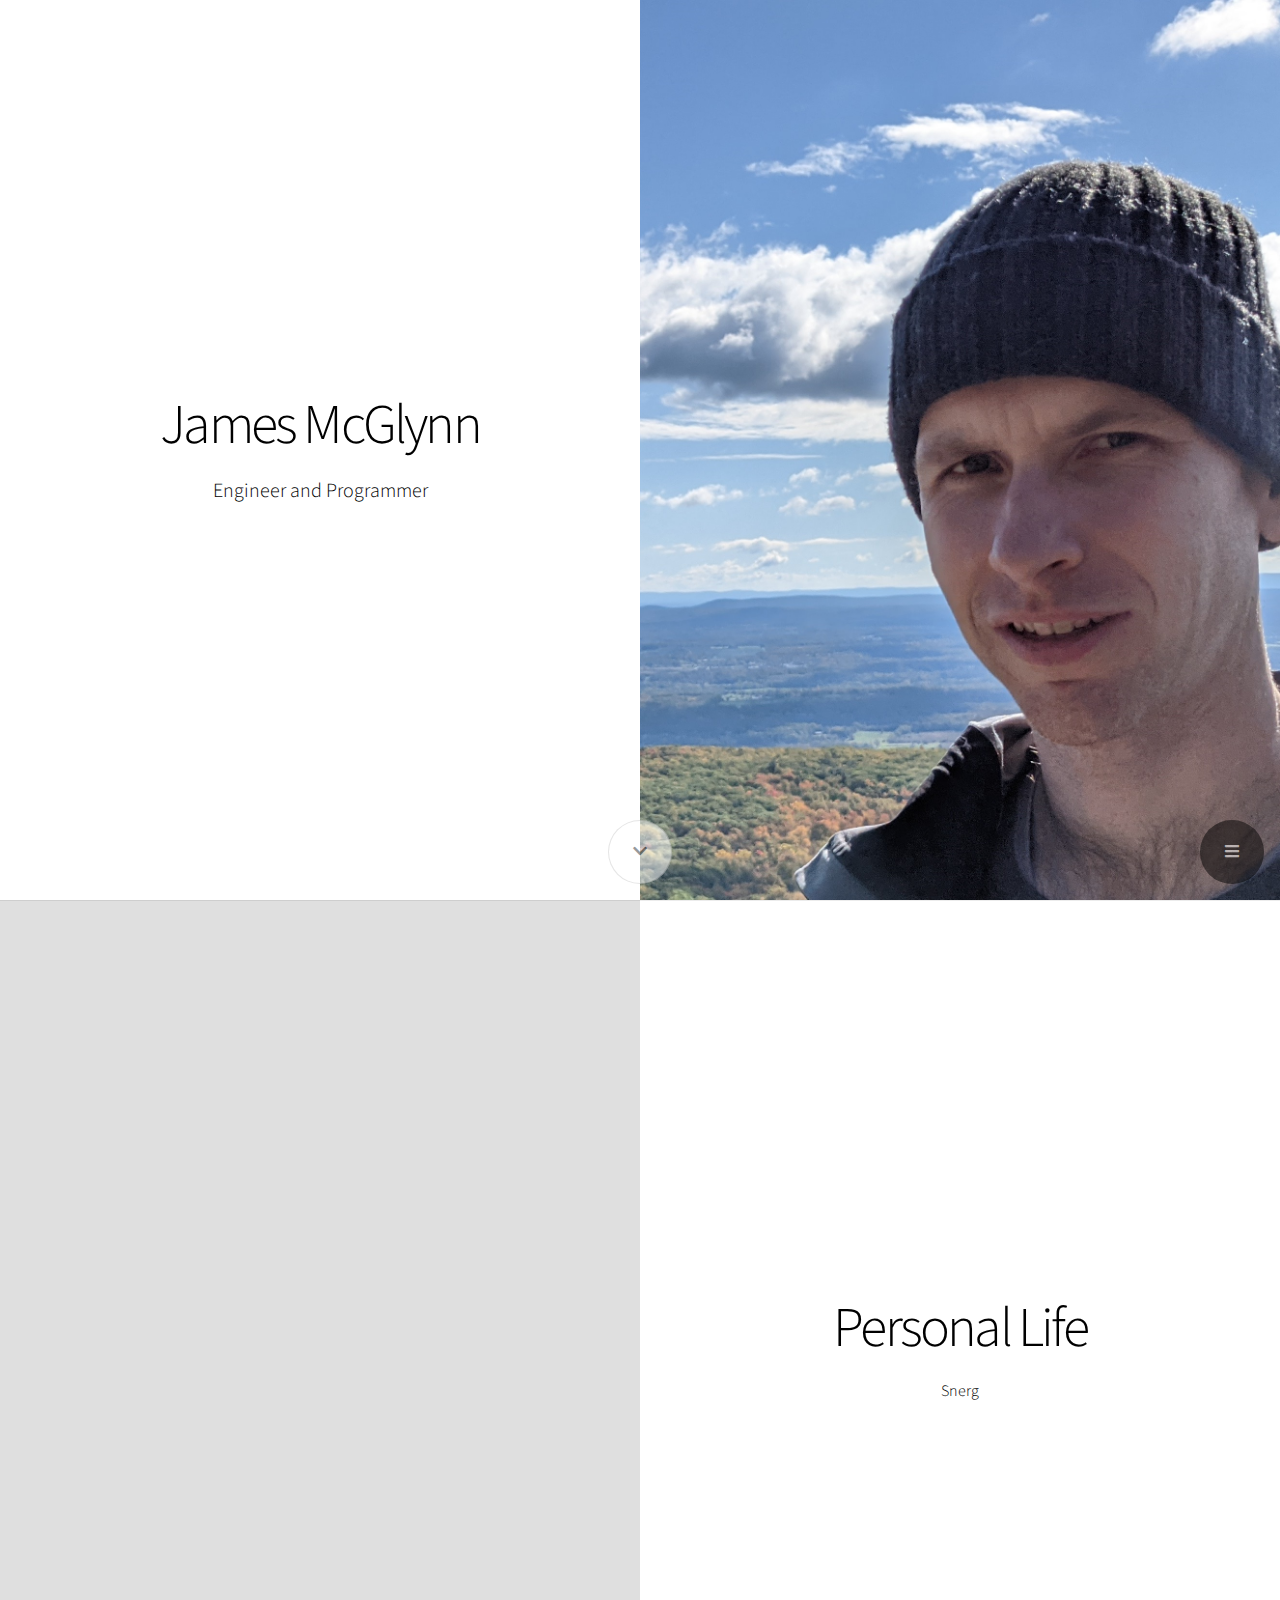
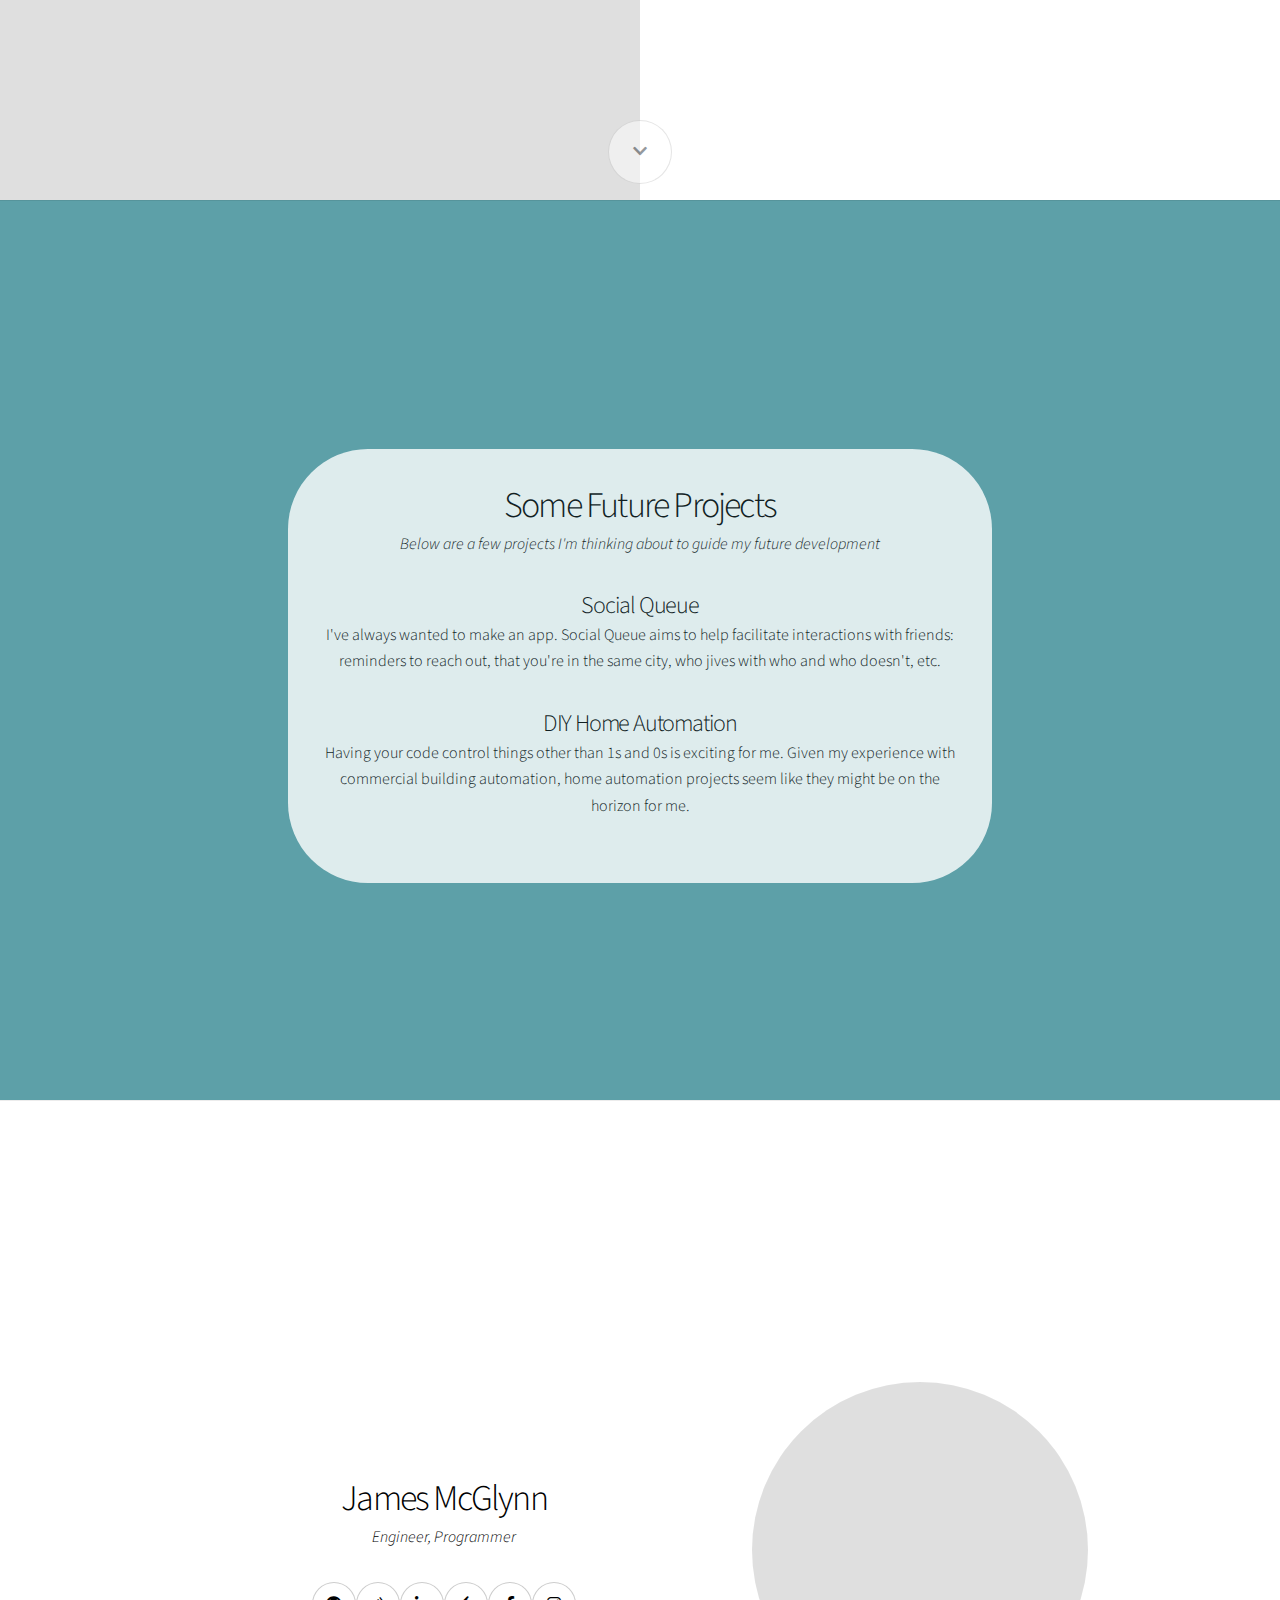
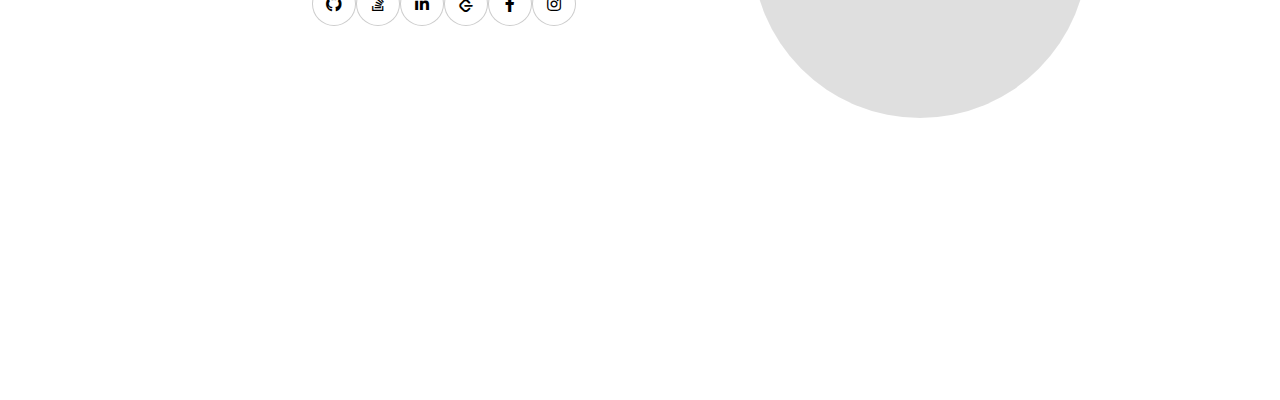
==== about-me.html @ e1264552 "added floating nav" ====
<!DOCTYPE HTML>
<!--Story by HTML5 UP
	html5up.net | @ajlkn
	Free for personal and commercial use under the CCA 3.0 license (html5up.net/license)-->

<html>
	<head>
		<title>James McGlynn</title>
		<meta charset="utf-8" />
		<meta name="viewport" content="width=device-width, initial-scale=1, user-scalable=no" />
		<link rel="stylesheet" href="assets/coreui-icons-master/css/all.min.css" />
		<link rel="stylesheet" href="assets/css/custom.css" />
		<link rel="stylesheet" href="assets/css/main.css" />
		<noscript><link rel="stylesheet" href="assets/css/noscript.css" /></noscript>
		<link rel="icon" type="image/x-icon" href="favicon.ico">
		<link rel="stylesheet" href="assets/css/floating-nav.css" />
	</head>

	<body class="is-preload">

		<!-- Floating Nav -->
		<div class="floating-nav">
			<div class = "floating-nav-bg"></div>
			<div class = "floating-nav-icons-container">
				<ul>
					<li><a class="nav smooth-scroll" href="#welcome"><span>Top</span><i class="nav fas fa-chevron-up"></i></a></li>
					<li><a class="nav" href="index.html"><span>Home</span><i class="nav fas fa-home"></i></a></li>
					<li><a class="nav" href="about-me.html"><span>About Me</span><i class="nav fas fa-portrait"></i></a></li>
					<li><a class="nav" href="mosaic-maker.html"><span>Another Project</span><i class="nav fas fa-chevron-right"></i></a></li>
					<li><a class="nav smooth-scroll" href="#footer"><span>Bottom</span><i class="nav fas fa-chevron-down"></i></a></li>
				</ul>
			</div>
			<div class = "floating-nav-trigger"><a class="floating-nav-trigger-style"><i class="fas fa-bars"></i></a></div>
		</div>


		<!-- Wrapper -->
		<div id="wrapper" class="divided">


			<!-- Welcome -->
			<section class="banner style1 orient-left content-align-center image-position-left fullscreen onload-image-fade-in onload-content-fade-right" id="welcome">
				<div class="content">
					<h1>James McGlynn</h1>
					<p class="major">Engineer and Programmer</p>
				</div>
				<div class="image">
					<img src="images/about-me/portrait.jpg" alt="" />
				</div>
				<a href="#personal" class="goto-next goto-next-style1 smooth-scroll"><i class="fas fa-chevron-down"></i></a>
			</section>


			<section class="banner style1 orient-right content-align-center image-position-center fullscreen onscroll-image-fade-in" id="personal">
				<div class="content">
					<h1>Personal Life</h1>
					<p>Snerg</p>
				</div>
				<div class="image">
					<img src="images/mosaicmaker/headers/huangbo.png" alt="" />
				</div>
				<a href="#future" class="goto-next goto-next-style1 smooth-scroll"><i class="fas fa-chevron-down"></i></a>
			</section>

			<!-- Future -->
			<section class="banner banner-custom-padding style5 orient-left content-align-center image-position-center fullscreen onscroll-image-fade-in color6" id="future">
			  	<div class="content-container-custom">
					<div class="content">
						<h2 class="header-custom">Some Future Projects</h2>
						<p><i>Below are a few projects I'm thinking about to guide my future development</i></p>

						<h3 class="header-custom">Social Queue</h3>
						<p>I've always wanted to make an app. Social Queue aims to help facilitate interactions with friends: reminders to reach out, that you're in the same city, who jives with who and who doesn't, etc.</p>

						<h3 class="header-custom">DIY Home Automation</h3>
						<p>Having your code control things other than 1s and 0s is exciting for me. Given my experience with commercial building automation, home automation projects seem like they might be on the horizon for me.</p>							

					</div>
			  	</div>
				<div class="image">
					<img src="images/index/future-banner.jpg" alt="" />
				</div>
				<!-- <a href="#footer" class="goto-next goto-next-style1 smooth-scroll"><i class="fas fa-chevron-down"></i></a> -->
			</section>

			<!-- Footer -->
			<section class="banner style3 orient-left content-align-center image-position-center fullscreen onscroll-image-fade-in" id="footer">
				<div class="content">
					<h2 class="header-custom">James McGlynn</h2>
					<p><i>Engineer, Programmer</i></p>
					<p></p>
					<ul class="icons ul-custom">
						<li>
							<a target="_blank" href="https://github.com/wantsomechocolate" class="icon brands style2 fa-github">
								<i class="label">Github</i>
							</a>
						</li>
						<li>
							<a target="_blank" href="https://stackoverflow.com/users/1937423/wantsomechocolate" class="icon brands style2 fa-stack-overflow">
								<i class="label">StackOverflow</i>
							</a>
						</li>
						<li>
							<a target="_blank" href="https://www.linkedin.com/in/james-mcglynn/" class="icon brands style2 fa-linkedin-in">
								<i class="label">LinkedIn</i>
							</a>
						</li>
						<li>
							<a target="_blank" href="https://leetcode.com/wantsomechocolate/" class="icon style2 icon-test icon-custom style2-custom">
								<i class="label-custom cib-leetcode"></i>
							</a>
						</li>
						<li>
							<a target="_blank" href="https://www.facebook.com/JGlynnius" class="icon brands style2 fa-facebook-f">
								<span class="label">Facebook</span>
							</a>
						</li>

						<li>
							<a target="_blank" href="https://www.instagram.com/wantsomegraham/" class="icon brands style2 fa-instagram">
								<span class="label">Instagram</span>
							</a>
						</li>
					</ul>
				</div>
				<div class="image">
					<img src="images/index/portrait.jpg" alt="" />
				</div>
			</section>

		</div>

		<!-- Scripts -->
		<script src="assets/js/jquery.min.js"></script>
		<script src="assets/js/jquery.scrollex.min.js"></script>
		<script src="assets/js/jquery.scrolly.min.js"></script>
		<script src="assets/js/browser.min.js"></script>
		<script src="assets/js/breakpoints.min.js"></script>
		<script src="assets/js/util.js"></script>
		<script src="assets/js/main.js"></script>		
		<script src="assets/js/custom.js"></script>

	</body>
</html>
---- assets/coreui-icons-master/css/all.min.css ----
@charset "UTF-8";/*!
 * CoreUI Icons Free Open Source Icons
 * @version v2.0.0-beta.4
 * @link https://coreui.io/icons
 * Copyright (c) 2020 creativeLabs Łukasz Holeczek
 * Licensed under MIT (https://coreui.io/icons/license)
 */@font-face{font-family:CoreUI-Icons-Free;src:url(../fonts/CoreUI-Icons-Free.eot?64h6xh);src:url(../fonts/CoreUI-Icons-Free.eot?64h6xh#iefix) format("embedded-opentype"),url(../fonts/CoreUI-Icons-Free.ttf?64h6xh) format("truetype"),url(../fonts/CoreUI-Icons-Free.woff?64h6xh) format("woff"),url(../fonts/CoreUI-Icons-Free.svg?64h6xh#CoreUI-Icons-Free) format("svg");font-weight:400;font-style:normal}[class*=" cil-"],[class^=cil-]{font-family:CoreUI-Icons-Free!important;speak:none;font-style:normal;font-weight:400;font-variant:normal;text-transform:none;line-height:1;-webkit-font-smoothing:antialiased;-moz-osx-font-smoothing:grayscale}.cil-3d:before{content:"\ea01"}.cil-4k:before{content:"\ea02"}.cil-account-logout:before{content:"\ea03"}.cil-action-redo:before{content:"\ea04"}.cil-action-undo:before{content:"\ea05"}.cil-address-book:before{content:"\ea06"}.cil-airplane-mode:before{content:"\ea07"}.cil-airplane-mode-off:before{content:"\ea08"}.cil-airplay:before{content:"\ea09"}.cil-alarm:before{content:"\ea0a"}.cil-album:before{content:"\ea0b"}.cil-align-center:before{content:"\ea0c"}.cil-align-left:before{content:"\ea0d"}.cil-align-right:before{content:"\ea0e"}.cil-american-football:before{content:"\ea0f"}.cil-animal:before{content:"\ea10"}.cil-aperture:before{content:"\ea11"}.cil-apple:before{content:"\ea12"}.cil-applications:before{content:"\ea13"}.cil-applications-settings:before{content:"\ea14"}.cil-apps:before{content:"\ea15"}.cil-apps-settings:before{content:"\ea16"}.cil-arrow-bottom:before{content:"\ea17"}.cil-arrow-circle-bottom:before{content:"\ea18"}.cil-arrow-circle-left:before{content:"\ea19"}.cil-arrow-circle-right:before{content:"\ea1a"}.cil-arrow-circle-top:before{content:"\ea1b"}.cil-arrow-left:before{content:"\ea1c"}.cil-arrow-right:before{content:"\ea1d"}.cil-arrow-thick-bottom:before{content:"\ea1e"}.cil-arrow-thick-from-bottom:before{content:"\ea1f"}.cil-arrow-thick-from-left:before{content:"\ea20"}.cil-arrow-thick-from-right:before{content:"\ea21"}.cil-arrow-thick-from-top:before{content:"\ea22"}.cil-arrow-thick-left:before{content:"\ea23"}.cil-arrow-thick-right:before{content:"\ea24"}.cil-arrow-thick-to-bottom:before{content:"\ea25"}.cil-arrow-thick-to-left:before{content:"\ea26"}.cil-arrow-thick-to-right:before{content:"\ea27"}.cil-arrow-thick-to-top:before{content:"\ea28"}.cil-arrow-thick-top:before{content:"\ea29"}.cil-arrow-top:before{content:"\ea2a"}.cil-assistive-listening-system:before{content:"\ea2b"}.cil-asterisk:before{content:"\ea2c"}.cil-asterisk-circle:before{content:"\ea2d"}.cil-at:before{content:"\ea2e"}.cil-audio:before{content:"\ea2f"}.cil-audio-description:before{content:"\ea30"}.cil-audio-spectrum:before{content:"\ea31"}.cil-av-timer:before{content:"\ea32"}.cil-baby:before{content:"\ea33"}.cil-baby-carriage:before{content:"\ea34"}.cil-backspace:before{content:"\ea35"}.cil-badge:before{content:"\ea36"}.cil-balance-scale:before{content:"\ea37"}.cil-ban:before{content:"\ea38"}.cil-bank:before{content:"\ea39"}.cil-bar-chart:before{content:"\ea3a"}.cil-barcode:before{content:"\ea3b"}.cil-baseball:before{content:"\ea3c"}.cil-basket:before{content:"\ea3d"}.cil-basketball:before{content:"\ea3e"}.cil-bath:before{content:"\ea3f"}.cil-bathroom:before{content:"\ea40"}.cil-battery-0:before{content:"\ea41"}.cil-battery-3:before{content:"\ea42"}.cil-battery-5:before{content:"\ea43"}.cil-battery-alert:before{content:"\ea44"}.cil-battery-empty:before{content:"\ea45"}.cil-battery-full:before{content:"\ea46"}.cil-battery-slash:before{content:"\ea47"}.cil-beach-access:before{content:"\ea48"}.cil-beaker:before{content:"\ea49"}.cil-bed:before{content:"\ea4a"}.cil-bell:before{content:"\ea4b"}.cil-bell-exclamation:before{content:"\ea4c"}.cil-bike:before{content:"\ea4d"}.cil-birthday-cake:before{content:"\ea4e"}.cil-blind:before{content:"\ea4f"}.cil-bluetooth:before{content:"\ea50"}.cil-blur:before{content:"\ea51"}.cil-blur-circular:before{content:"\ea52"}.cil-blur-linear:before{content:"\ea53"}.cil-boat-alt:before{content:"\ea54"}.cil-bold:before{content:"\ea55"}.cil-bolt:before{content:"\ea56"}.cil-bolt-circle:before{content:"\ea57"}.cil-book:before{content:"\ea58"}.cil-bookmark:before{content:"\ea59"}.cil-border-all:before{content:"\ea5a"}.cil-border-bottom:before{content:"\ea5b"}.cil-border-clear:before{content:"\ea5c"}.cil-border-horizontal:before{content:"\ea5d"}.cil-border-inner:before{content:"\ea5e"}.cil-border-left:before{content:"\ea5f"}.cil-border-outer:before{content:"\ea60"}.cil-border-right:before{content:"\ea61"}.cil-border-style:before{content:"\ea62"}.cil-border-top:before{content:"\ea63"}.cil-border-vertical:before{content:"\ea64"}.cil-bowling:before{content:"\ea65"}.cil-braille:before{content:"\ea66"}.cil-briefcase:before{content:"\ea67"}.cil-brightness:before{content:"\ea68"}.cil-british-pound:before{content:"\ea69"}.cil-browser:before{content:"\ea6a"}.cil-brush:before{content:"\ea6b"}.cil-brush-alt:before{content:"\ea6c"}.cil-bug:before{content:"\ea6d"}.cil-building:before{content:"\ea6e"}.cil-bullhorn:before{content:"\ea6f"}.cil-burger:before{content:"\ea70"}.cil-burn:before{content:"\ea71"}.cil-bus-alt:before{content:"\ea72"}.cil-calculator:before{content:"\ea73"}.cil-calendar:before{content:"\ea74"}.cil-calendar-check:before{content:"\ea75"}.cil-camera:before{content:"\ea76"}.cil-camera-control:before{content:"\ea77"}.cil-camera-roll:before{content:"\ea78"}.cil-car-alt:before{content:"\ea79"}.cil-caret-bottom:before{content:"\ea7a"}.cil-caret-left:before{content:"\ea7b"}.cil-caret-right:before{content:"\ea7c"}.cil-caret-top:before{content:"\ea7d"}.cil-cart:before{content:"\ea7e"}.cil-cash:before{content:"\ea7f"}.cil-casino:before{content:"\ea80"}.cil-cast:before{content:"\ea81"}.cil-cat:before{content:"\ea82"}.cil-cc:before{content:"\ea83"}.cil-center-focus:before{content:"\ea84"}.cil-chart:before{content:"\ea85"}.cil-chart-line:before{content:"\ea86"}.cil-chart-pie:before{content:"\ea87"}.cil-chat-bubble:before{content:"\ea88"}.cil-check:before{content:"\ea89"}.cil-check-alt:before{content:"\ea8a"}.cil-check-circle:before{content:"\ea8b"}.cil-chevron-bottom:before{content:"\ea8c"}.cil-chevron-circle-down-alt:before{content:"\ea8d"}.cil-chevron-circle-left-alt:before{content:"\ea8e"}.cil-chevron-circle-right-alt:before{content:"\ea8f"}.cil-chevron-circle-up-alt:before{content:"\ea90"}.cil-chevron-double-down:before{content:"\ea91"}.cil-chevron-double-left:before{content:"\ea92"}.cil-chevron-double-right:before{content:"\ea93"}.cil-chevron-double-up:before{content:"\ea94"}.cil-chevron-left:before{content:"\ea95"}.cil-chevron-right:before{content:"\ea96"}.cil-chevron-top:before{content:"\ea97"}.cil-child:before{content:"\ea98"}.cil-child-friendly:before{content:"\ea99"}.cil-circle:before{content:"\ea9a"}.cil-clear-all:before{content:"\ea9b"}.cil-clipboard:before{content:"\ea9c"}.cil-clock:before{content:"\ea9d"}.cil-clone:before{content:"\ea9e"}.cil-closed-captioning:before{content:"\ea9f"}.cil-cloud:before{content:"\eaa0"}.cil-cloud-download:before{content:"\eaa1"}.cil-cloud-upload:before{content:"\eaa2"}.cil-cloudy:before{content:"\eaa3"}.cil-code:before{content:"\eaa4"}.cil-coffee:before{content:"\eaa5"}.cil-cog:before{content:"\eaa6"}.cil-color-border:before{content:"\eaa7"}.cil-color-fill:before{content:"\eaa8"}.cil-color-palette:before{content:"\eaa9"}.cil-columns:before{content:"\eaaa"}.cil-command:before{content:"\eaab"}.cil-comment-bubble:before{content:"\eaac"}.cil-comment-square:before{content:"\eaad"}.cil-compass:before{content:"\eaae"}.cil-compress:before{content:"\eaaf"}.cil-contact:before{content:"\eab0"}.cil-contrast:before{content:"\eab1"}.cil-control:before{content:"\eab2"}.cil-copy:before{content:"\eab3"}.cil-couch:before{content:"\eab4"}.cil-credit-card:before{content:"\eab5"}.cil-crop:before{content:"\eab6"}.cil-crop-rotate:before{content:"\eab7"}.cil-cursor:before{content:"\eab8"}.cil-cursor-move:before{content:"\eab9"}.cil-cut:before{content:"\eaba"}.cil-data-transfer-down:before{content:"\eabb"}.cil-data-transfer-up:before{content:"\eabc"}.cil-deaf:before{content:"\eabd"}.cil-delete:before{content:"\eabe"}.cil-description:before{content:"\eabf"}.cil-devices:before{content:"\eac0"}.cil-dialpad:before{content:"\eac1"}.cil-diamond:before{content:"\eac2"}.cil-dinner:before{content:"\eac3"}.cil-disabled:before{content:"\eac4"}.cil-dog:before{content:"\eac5"}.cil-dollar:before{content:"\eac6"}.cil-door:before{content:"\eac7"}.cil-double-quote-sans-left:before{content:"\eac8"}.cil-double-quote-sans-right:before{content:"\eac9"}.cil-drink:before{content:"\eaca"}.cil-drink-alcohol:before{content:"\eacb"}.cil-drop:before{content:"\eacc"}.cil-eco:before{content:"\eacd"}.cil-education:before{content:"\eace"}.cil-elevator:before{content:"\eacf"}.cil-envelope-closed:before{content:"\ead0"}.cil-envelope-letter:before{content:"\ead1"}.cil-envelope-open:before{content:"\ead2"}.cil-equalizer:before{content:"\ead3"}.cil-ethernet:before{content:"\ead4"}.cil-euro:before{content:"\ead5"}.cil-excerpt:before{content:"\ead6"}.cil-exit-to-app:before{content:"\ead7"}.cil-expand-down:before{content:"\ead8"}.cil-expand-left:before{content:"\ead9"}.cil-expand-right:before{content:"\eada"}.cil-expand-up:before{content:"\eadb"}.cil-exposure:before{content:"\eadc"}.cil-external-link:before{content:"\eadd"}.cil-eyedropper:before{content:"\eade"}.cil-face:before{content:"\eadf"}.cil-face-dead:before{content:"\eae0"}.cil-factory:before{content:"\eae1"}.cil-factory-slash:before{content:"\eae2"}.cil-fastfood:before{content:"\eae3"}.cil-fax:before{content:"\eae4"}.cil-featured-playlist:before{content:"\eae5"}.cil-file:before{content:"\eae6"}.cil-filter:before{content:"\eae7"}.cil-filter-frames:before{content:"\eae8"}.cil-filter-photo:before{content:"\eae9"}.cil-filter-square:before{content:"\eaea"}.cil-filter-x:before{content:"\eaeb"}.cil-find-in-page:before{content:"\eaec"}.cil-fingerprint:before{content:"\eaed"}.cil-fire:before{content:"\eaee"}.cil-flag-alt:before{content:"\eaef"}.cil-flight-takeoff:before{content:"\eaf0"}.cil-flip:before{content:"\eaf1"}.cil-flip-to-back:before{content:"\eaf2"}.cil-flip-to-front:before{content:"\eaf3"}.cil-flower:before{content:"\eaf4"}.cil-folder:before{content:"\eaf5"}.cil-folder-open:before{content:"\eaf6"}.cil-font:before{content:"\eaf7"}.cil-football:before{content:"\eaf8"}.cil-fork:before{content:"\eaf9"}.cil-fridge:before{content:"\eafa"}.cil-frown:before{content:"\eafb"}.cil-fullscreen:before{content:"\eafc"}.cil-fullscreen-exit:before{content:"\eafd"}.cil-functions:before{content:"\eafe"}.cil-functions-alt:before{content:"\eaff"}.cil-gamepad:before{content:"\eb00"}.cil-garage:before{content:"\eb01"}.cil-gem:before{content:"\eb02"}.cil-gif:before{content:"\eb03"}.cil-gift:before{content:"\eb04"}.cil-globe-alt:before{content:"\eb05"}.cil-golf:before{content:"\eb06"}.cil-golf-alt:before{content:"\eb07"}.cil-gradient:before{content:"\eb08"}.cil-grain:before{content:"\eb09"}.cil-graph:before{content:"\eb0a"}.cil-grid:before{content:"\eb0b"}.cil-grid-slash:before{content:"\eb0c"}.cil-group:before{content:"\eb0d"}.cil-hamburger-menu:before{content:"\eb0e"}.cil-hand-point-down:before{content:"\eb0f"}.cil-hand-point-left:before{content:"\eb10"}.cil-hand-point-right:before{content:"\eb11"}.cil-hand-point-up:before{content:"\eb12"}.cil-happy:before{content:"\eb13"}.cil-hd:before{content:"\eb14"}.cil-hdr:before{content:"\eb15"}.cil-header:before{content:"\eb16"}.cil-headphones:before{content:"\eb17"}.cil-healing:before{content:"\eb18"}.cil-heart:before{content:"\eb19"}.cil-highlighter:before{content:"\eb1a"}.cil-highligt:before{content:"\eb1b"}.cil-history:before{content:"\eb1c"}.cil-home:before{content:"\eb1d"}.cil-hospital:before{content:"\eb1e"}.cil-hot-tub:before{content:"\eb1f"}.cil-house:before{content:"\eb20"}.cil-https:before{content:"\eb21"}.cil-image:before{content:"\eb22"}.cil-image-broken:before{content:"\eb23"}.cil-image-plus:before{content:"\eb24"}.cil-inbox:before{content:"\eb25"}.cil-indent-decrease:before{content:"\eb26"}.cil-indent-increase:before{content:"\eb27"}.cil-industry:before{content:"\eb28"}.cil-industry-slash:before{content:"\eb29"}.cil-infinity:before{content:"\eb2a"}.cil-info:before{content:"\eb2b"}.cil-input:before{content:"\eb2c"}.cil-input-hdmi:before{content:"\eb2d"}.cil-input-power:before{content:"\eb2e"}.cil-institution:before{content:"\eb2f"}.cil-italic:before{content:"\eb30"}.cil-justify-center:before{content:"\eb31"}.cil-justify-left:before{content:"\eb32"}.cil-justify-right:before{content:"\eb33"}.cil-keyboard:before{content:"\eb34"}.cil-lan:before{content:"\eb35"}.cil-language:before{content:"\eb36"}.cil-laptop:before{content:"\eb37"}.cil-layers:before{content:"\eb38"}.cil-leaf:before{content:"\eb39"}.cil-lemon:before{content:"\eb3a"}.cil-level-down:before{content:"\eb3b"}.cil-level-up:before{content:"\eb3c"}.cil-library:before{content:"\eb3d"}.cil-library-add:before{content:"\eb3e"}.cil-library-building:before{content:"\eb3f"}.cil-life-ring:before{content:"\eb40"}.cil-lightbulb:before{content:"\eb41"}.cil-line-spacing:before{content:"\eb42"}.cil-line-style:before{content:"\eb43"}.cil-line-weight:before{content:"\eb44"}.cil-link:before{content:"\eb45"}.cil-link-alt:before{content:"\eb46"}.cil-link-broken:before{content:"\eb47"}.cil-list:before{content:"\eb48"}.cil-list-filter:before{content:"\eb49"}.cil-list-high-priority:before{content:"\eb4a"}.cil-list-low-priority:before{content:"\eb4b"}.cil-list-numbered:before{content:"\eb4c"}.cil-list-numbered-rtl:before{content:"\eb4d"}.cil-list-rich:before{content:"\eb4e"}.cil-location-pin:before{content:"\eb4f"}.cil-lock-locked:before{content:"\eb50"}.cil-lock-unlocked:before{content:"\eb51"}.cil-locomotive:before{content:"\eb52"}.cil-loop:before{content:"\eb53"}.cil-loop-1:before{content:"\eb54"}.cil-loop-circular:before{content:"\eb55"}.cil-low-vision:before{content:"\eb56"}.cil-magnifying-glass:before{content:"\eb57"}.cil-map:before{content:"\eb58"}.cil-media-eject:before{content:"\eb59"}.cil-media-pause:before{content:"\eb5a"}.cil-media-play:before{content:"\eb5b"}.cil-media-record:before{content:"\eb5c"}.cil-media-skip-backward:before{content:"\eb5d"}.cil-media-skip-forward:before{content:"\eb5e"}.cil-media-step-backward:before{content:"\eb5f"}.cil-media-step-forward:before{content:"\eb60"}.cil-media-stop:before{content:"\eb61"}.cil-medical-cross:before{content:"\eb62"}.cil-meh:before{content:"\eb63"}.cil-memory:before{content:"\eb64"}.cil-menu:before{content:"\eb65"}.cil-mic:before{content:"\eb66"}.cil-microphone:before{content:"\eb67"}.cil-minus:before{content:"\eb68"}.cil-mobile:before{content:"\eb69"}.cil-mobile-landscape:before{content:"\eb6a"}.cil-money:before{content:"\eb6b"}.cil-monitor:before{content:"\eb6c"}.cil-mood-bad:before{content:"\eb6d"}.cil-mood-good:before{content:"\eb6e"}.cil-mood-very-bad:before{content:"\eb6f"}.cil-mood-very-good:before{content:"\eb70"}.cil-moon:before{content:"\eb71"}.cil-mouse:before{content:"\eb72"}.cil-mouth-slash:before{content:"\eb73"}.cil-move:before{content:"\eb74"}.cil-movie:before{content:"\eb75"}.cil-mug:before{content:"\eb76"}.cil-mug-tea:before{content:"\eb77"}.cil-music-note:before{content:"\eb78"}.cil-newspaper:before{content:"\eb79"}.cil-note-add:before{content:"\eb7a"}.cil-notes:before{content:"\eb7b"}.cil-object-group:before{content:"\eb7c"}.cil-object-ungroup:before{content:"\eb7d"}.cil-opacity:before{content:"\eb7e"}.cil-opentype:before{content:"\eb7f"}.cil-options:before{content:"\eb80"}.cil-paint:before{content:"\eb81"}.cil-paint-bucket:before{content:"\eb82"}.cil-paper-plane:before{content:"\eb83"}.cil-paperclip:before{content:"\eb84"}.cil-paragraph:before{content:"\eb85"}.cil-paw:before{content:"\eb86"}.cil-pen:before{content:"\eb87"}.cil-pen-alt:before{content:"\eb88"}.cil-pen-nib:before{content:"\eb89"}.cil-pencil:before{content:"\eb8a"}.cil-people:before{content:"\eb8b"}.cil-phone:before{content:"\eb8c"}.cil-pin:before{content:"\eb8d"}.cil-pizza:before{content:"\eb8e"}.cil-plant:before{content:"\eb8f"}.cil-playlist-add:before{content:"\eb90"}.cil-plus:before{content:"\eb91"}.cil-pool:before{content:"\eb92"}.cil-power-standby:before{content:"\eb93"}.cil-pregnant:before{content:"\eb94"}.cil-print:before{content:"\eb95"}.cil-pushchair:before{content:"\eb96"}.cil-puzzle:before{content:"\eb97"}.cil-qr-code:before{content:"\eb98"}.cil-rain:before{content:"\eb99"}.cil-rectangle:before{content:"\eb9a"}.cil-recycle:before{content:"\eb9b"}.cil-reload:before{content:"\eb9c"}.cil-report-slash:before{content:"\eb9d"}.cil-resize-both:before{content:"\eb9e"}.cil-resize-height:before{content:"\eb9f"}.cil-resize-width:before{content:"\eba0"}.cil-restaurant:before{content:"\eba1"}.cil-room:before{content:"\eba2"}.cil-router:before{content:"\eba3"}.cil-rowing:before{content:"\eba4"}.cil-rss:before{content:"\eba5"}.cil-ruble:before{content:"\eba6"}.cil-running:before{content:"\eba7"}.cil-sad:before{content:"\eba8"}.cil-satelite:before{content:"\eba9"}.cil-save:before{content:"\ebaa"}.cil-school:before{content:"\ebab"}.cil-screen-desktop:before{content:"\ebac"}.cil-screen-smartphone:before{content:"\ebad"}.cil-scrubber:before{content:"\ebae"}.cil-search:before{content:"\ebaf"}.cil-send:before{content:"\ebb0"}.cil-settings:before{content:"\ebb1"}.cil-share:before{content:"\ebb2"}.cil-share-all:before{content:"\ebb3"}.cil-share-alt:before{content:"\ebb4"}.cil-share-boxed:before{content:"\ebb5"}.cil-shield-alt:before{content:"\ebb6"}.cil-short-text:before{content:"\ebb7"}.cil-shower:before{content:"\ebb8"}.cil-sign-language:before{content:"\ebb9"}.cil-signal-cellular-0:before{content:"\ebba"}.cil-signal-cellular-3:before{content:"\ebbb"}.cil-signal-cellular-4:before{content:"\ebbc"}.cil-sim:before{content:"\ebbd"}.cil-sitemap:before{content:"\ebbe"}.cil-smile:before{content:"\ebbf"}.cil-smile-plus:before{content:"\ebc0"}.cil-smoke:before{content:"\ebc1"}.cil-smoke-free:before{content:"\ebc2"}.cil-smoke-slash:before{content:"\ebc3"}.cil-smoking-room:before{content:"\ebc4"}.cil-snowflake:before{content:"\ebc5"}.cil-soccer:before{content:"\ebc6"}.cil-sofa:before{content:"\ebc7"}.cil-sort-alpha-down:before{content:"\ebc8"}.cil-sort-alpha-up:before{content:"\ebc9"}.cil-sort-ascending:before{content:"\ebca"}.cil-sort-descending:before{content:"\ebcb"}.cil-sort-numeric-down:before{content:"\ebcc"}.cil-sort-numeric-up:before{content:"\ebcd"}.cil-spa:before{content:"\ebce"}.cil-space-bar:before{content:"\ebcf"}.cil-speak:before{content:"\ebd0"}.cil-speaker:before{content:"\ebd1"}.cil-speech:before{content:"\ebd2"}.cil-speedometer:before{content:"\ebd3"}.cil-spreadsheet:before{content:"\ebd4"}.cil-square:before{content:"\ebd5"}.cil-star:before{content:"\ebd6"}.cil-star-half:before{content:"\ebd7"}.cil-storage:before{content:"\ebd8"}.cil-stream:before{content:"\ebd9"}.cil-strikethrough:before{content:"\ebda"}.cil-sun:before{content:"\ebdb"}.cil-swap-horizontal:before{content:"\ebdc"}.cil-swap-vertical:before{content:"\ebdd"}.cil-swimming:before{content:"\ebde"}.cil-sync:before{content:"\ebdf"}.cil-tablet:before{content:"\ebe0"}.cil-tag:before{content:"\ebe1"}.cil-tags:before{content:"\ebe2"}.cil-task:before{content:"\ebe3"}.cil-taxi:before{content:"\ebe4"}.cil-tennis:before{content:"\ebe5"}.cil-tennis-ball:before{content:"\ebe6"}.cil-terminal:before{content:"\ebe7"}.cil-terrain:before{content:"\ebe8"}.cil-text:before{content:"\ebe9"}.cil-text-shapes:before{content:"\ebea"}.cil-text-size:before{content:"\ebeb"}.cil-text-square:before{content:"\ebec"}.cil-text-strike:before{content:"\ebed"}.cil-thumb-down:before{content:"\ebee"}.cil-thumb-up:before{content:"\ebef"}.cil-toggle-off:before{content:"\ebf0"}.cil-toggle-on:before{content:"\ebf1"}.cil-toilet:before{content:"\ebf2"}.cil-touch-app:before{content:"\ebf3"}.cil-transfer:before{content:"\ebf4"}.cil-translate:before{content:"\ebf5"}.cil-trash:before{content:"\ebf6"}.cil-triangle:before{content:"\ebf7"}.cil-truck:before{content:"\ebf8"}.cil-tv:before{content:"\ebf9"}.cil-underline:before{content:"\ebfa"}.cil-usb:before{content:"\ebfb"}.cil-user:before{content:"\ebfc"}.cil-user-female:before{content:"\ebfd"}.cil-user-follow:before{content:"\ebfe"}.cil-user-plus:before{content:"\ebff"}.cil-user-unfollow:before{content:"\ec00"}.cil-user-x:before{content:"\ec01"}.cil-vector:before{content:"\ec02"}.cil-vertical-align-bottom:before{content:"\ec03"}.cil-vertical-align-center:before{content:"\ec04"}.cil-vertical-align-top:before{content:"\ec05"}.cil-video:before{content:"\ec06"}.cil-videogame:before{content:"\ec07"}.cil-view-column:before{content:"\ec08"}.cil-view-module:before{content:"\ec09"}.cil-view-quilt:before{content:"\ec0a"}.cil-view-stream:before{content:"\ec0b"}.cil-voice:before{content:"\ec0c"}.cil-voice-over-record:before{content:"\ec0d"}.cil-volume-high:before{content:"\ec0e"}.cil-volume-low:before{content:"\ec0f"}.cil-volume-off:before{content:"\ec10"}.cil-walk:before{content:"\ec11"}.cil-wallet:before{content:"\ec12"}.cil-wallpaper:before{content:"\ec13"}.cil-warning:before{content:"\ec14"}.cil-watch:before{content:"\ec15"}.cil-wc:before{content:"\ec16"}.cil-weightlifitng:before{content:"\ec17"}.cil-wheelchair:before{content:"\ec18"}.cil-wifi-signal-0:before{content:"\ec19"}.cil-wifi-signal-1:before{content:"\ec1a"}.cil-wifi-signal-2:before{content:"\ec1b"}.cil-wifi-signal-3:before{content:"\ec1c"}.cil-wifi-signal-4:before{content:"\ec1d"}.cil-wifi-signal-off:before{content:"\ec1e"}.cil-window:before{content:"\ec1f"}.cil-window-maximize:before{content:"\ec20"}.cil-window-minimize:before{content:"\ec21"}.cil-window-restore:before{content:"\ec22"}.cil-wrap-text:before{content:"\ec23"}.cil-x:before{content:"\ec24"}.cil-x-circle:before{content:"\ec25"}.cil-yen:before{content:"\ec26"}.cil-zoom:before{content:"\ec27"}.cil-zoom-in:before{content:"\ec28"}.cil-zoom-out:before{content:"\ec29"}/*!
 * CoreUI Icons - Brand Icons
 * @version v2.0.0-beta.4
 * @link https://coreui.io/icons/brand/
 * Copyright (c) 2020 creativeLabs Łukasz Holeczek
 * Licensed under CC0 1.0 Universal
 */@font-face{font-family:CoreUI-Icons-Brand;src:url(../fonts/CoreUI-Icons-Brand.eot?64h6xh);src:url(../fonts/CoreUI-Icons-Brand.eot?64h6xh#iefix) format("embedded-opentype"),url(../fonts/CoreUI-Icons-Brand.ttf?64h6xh) format("truetype"),url(../fonts/CoreUI-Icons-Brand.woff?64h6xh) format("woff"),url(../fonts/CoreUI-Icons-Brand.svg?64h6xh#CoreUI-Icons-Brand) format("svg");font-weight:400;font-style:normal}[class*=" cib-"],[class^=cib-]{font-family:CoreUI-Icons-Brand!important;speak:none;font-style:normal;font-weight:400;font-variant:normal;text-transform:none;line-height:1;-webkit-font-smoothing:antialiased;-moz-osx-font-smoothing:grayscale}.cib-500px:before{content:"\ea01"}.cib-500px-5:before{content:"\ea02"}.cib-about-me:before{content:"\ea03"}.cib-abstract:before{content:"\ea04"}.cib-acm:before{content:"\ea05"}.cib-addthis:before{content:"\ea06"}.cib-adguard:before{content:"\ea07"}.cib-adobe:before{content:"\ea08"}.cib-adobe-acrobat-reader:before{content:"\ea09"}.cib-adobe-after-effects:before{content:"\ea0a"}.cib-adobe-audition:before{content:"\ea0b"}.cib-adobe-creative-cloud:before{content:"\ea0c"}.cib-adobe-dreamweaver:before{content:"\ea0d"}.cib-adobe-illustrator:before{content:"\ea0e"}.cib-adobe-indesign:before{content:"\ea0f"}.cib-adobe-lightroom:before{content:"\ea10"}.cib-adobe-lightroom-classic:before{content:"\ea11"}.cib-adobe-photoshop:before{content:"\ea12"}.cib-adobe-premiere:before{content:"\ea13"}.cib-adobe-typekit:before{content:"\ea14"}.cib-adobe-xd:before{content:"\ea15"}.cib-airbnb:before{content:"\ea16"}.cib-algolia:before{content:"\ea17"}.cib-alipay:before{content:"\ea18"}.cib-allocine:before{content:"\ea19"}.cib-amazon:before{content:"\ea1a"}.cib-amazon-aws:before{content:"\ea1b"}.cib-amazon-pay:before{content:"\ea1c"}.cib-amd:before{content:"\ea1d"}.cib-american-express:before{content:"\ea1e"}.cib-anaconda:before{content:"\ea1f"}.cib-analogue:before{content:"\ea20"}.cib-android:before{content:"\ea21"}.cib-android-alt:before{content:"\ea22"}.cib-angellist:before{content:"\ea23"}.cib-angular:before{content:"\ea24"}.cib-angular-universal:before{content:"\ea25"}.cib-ansible:before{content:"\ea26"}.cib-apache:before{content:"\ea27"}.cib-apache-airflow:before{content:"\ea28"}.cib-apache-flink:before{content:"\ea29"}.cib-apache-spark:before{content:"\ea2a"}.cib-app-store:before{content:"\ea2b"}.cib-app-store-ios:before{content:"\ea2c"}.cib-apple:before{content:"\ea2d"}.cib-apple-music:before{content:"\ea2e"}.cib-apple-pay:before{content:"\ea2f"}.cib-apple-podcasts:before{content:"\ea30"}.cib-appveyor:before{content:"\ea31"}.cib-aral:before{content:"\ea32"}.cib-arch-linux:before{content:"\ea33"}.cib-archive-of-our-own:before{content:"\ea34"}.cib-arduino:before{content:"\ea35"}.cib-artstation:before{content:"\ea36"}.cib-arxiv:before{content:"\ea37"}.cib-asana:before{content:"\ea38"}.cib-at-and-t:before{content:"\ea39"}.cib-atlassian:before{content:"\ea3a"}.cib-atom:before{content:"\ea3b"}.cib-audible:before{content:"\ea3c"}.cib-aurelia:before{content:"\ea3d"}.cib-auth0:before{content:"\ea3e"}.cib-automatic:before{content:"\ea3f"}.cib-autotask:before{content:"\ea40"}.cib-aventrix:before{content:"\ea41"}.cib-azure-artifacts:before{content:"\ea42"}.cib-azure-devops:before{content:"\ea43"}.cib-azure-pipelines:before{content:"\ea44"}.cib-babel:before{content:"\ea45"}.cib-baidu:before{content:"\ea46"}.cib-bamboo:before{content:"\ea47"}.cib-bancontact:before{content:"\ea48"}.cib-bandcamp:before{content:"\ea49"}.cib-basecamp:before{content:"\ea4a"}.cib-bathasu:before{content:"\ea4b"}.cib-behance:before{content:"\ea4c"}.cib-big-cartel:before{content:"\ea4d"}.cib-bing:before{content:"\ea4e"}.cib-bit:before{content:"\ea4f"}.cib-bitbucket:before{content:"\ea50"}.cib-bitcoin:before{content:"\ea51"}.cib-bitdefender:before{content:"\ea52"}.cib-bitly:before{content:"\ea53"}.cib-blackberry:before{content:"\ea54"}.cib-blender:before{content:"\ea55"}.cib-blogger:before{content:"\ea56"}.cib-blogger-b:before{content:"\ea57"}.cib-bluetooth:before{content:"\ea58"}.cib-bluetooth-b:before{content:"\ea59"}.cib-boeing:before{content:"\ea5a"}.cib-boost:before{content:"\ea5b"}.cib-bootstrap:before{content:"\ea5c"}.cib-bower:before{content:"\ea5d"}.cib-brand-ai:before{content:"\ea5e"}.cib-brave:before{content:"\ea5f"}.cib-btc:before{content:"\ea60"}.cib-buddy:before{content:"\ea61"}.cib-buffer:before{content:"\ea62"}.cib-buy-me-a-coffee:before{content:"\ea63"}.cib-buysellads:before{content:"\ea64"}.cib-buzzfeed:before{content:"\ea65"}.cib-c:before{content:"\ea66"}.cib-cakephp:before{content:"\ea67"}.cib-campaign-monitor:before{content:"\ea68"}.cib-canva:before{content:"\ea69"}.cib-cashapp:before{content:"\ea6a"}.cib-cassandra:before{content:"\ea6b"}.cib-castro:before{content:"\ea6c"}.cib-cc-amazon-pay:before{content:"\ea6d"}.cib-cc-amex:before{content:"\ea6e"}.cib-cc-apple-pay:before{content:"\ea6f"}.cib-cc-diners-club:before{content:"\ea70"}.cib-cc-discover:before{content:"\ea71"}.cib-cc-jcb:before{content:"\ea72"}.cib-cc-mastercard:before{content:"\ea73"}.cib-cc-paypal:before{content:"\ea74"}.cib-cc-stripe:before{content:"\ea75"}.cib-cc-visa:before{content:"\ea76"}.cib-centos:before{content:"\ea77"}.cib-cevo:before{content:"\ea78"}.cib-chase:before{content:"\ea79"}.cib-chef:before{content:"\ea7a"}.cib-chromecast:before{content:"\ea7b"}.cib-circle:before{content:"\ea7c"}.cib-circleci:before{content:"\ea7d"}.cib-cirrusci:before{content:"\ea7e"}.cib-cisco:before{content:"\ea7f"}.cib-civicrm:before{content:"\ea80"}.cib-clockify:before{content:"\ea81"}.cib-clojure:before{content:"\ea82"}.cib-cloudbees:before{content:"\ea83"}.cib-cloudflare:before{content:"\ea84"}.cib-cmake:before{content:"\ea85"}.cib-co-op:before{content:"\ea86"}.cib-codacy:before{content:"\ea87"}.cib-code-climate:before{content:"\ea88"}.cib-codecademy:before{content:"\ea89"}.cib-codecov:before{content:"\ea8a"}.cib-codeigniter:before{content:"\ea8b"}.cib-codepen:before{content:"\ea8c"}.cib-coderwall:before{content:"\ea8d"}.cib-codesandbox:before{content:"\ea8e"}.cib-codeship:before{content:"\ea8f"}.cib-codewars:before{content:"\ea90"}.cib-codio:before{content:"\ea91"}.cib-coffeescript:before{content:"\ea92"}.cib-common-workflow-language:before{content:"\ea93"}.cib-composer:before{content:"\ea94"}.cib-conda-forge:before{content:"\ea95"}.cib-conekta:before{content:"\ea96"}.cib-confluence:before{content:"\ea97"}.cib-coreui:before{content:"\ea98"}.cib-coreui-c:before{content:"\ea99"}.cib-coursera:before{content:"\ea9a"}.cib-coveralls:before{content:"\ea9b"}.cib-cpanel:before{content:"\ea9c"}.cib-cplusplus:before{content:"\ea9d"}.cib-creative-commons:before{content:"\ea9e"}.cib-creative-commons-by:before{content:"\ea9f"}.cib-creative-commons-nc:before{content:"\eaa0"}.cib-creative-commons-nc-eu:before{content:"\eaa1"}.cib-creative-commons-nc-jp:before{content:"\eaa2"}.cib-creative-commons-nd:before{content:"\eaa3"}.cib-creative-commons-pd:before{content:"\eaa4"}.cib-creative-commons-pd-alt:before{content:"\eaa5"}.cib-creative-commons-remix:before{content:"\eaa6"}.cib-creative-commons-sa:before{content:"\eaa7"}.cib-creative-commons-sampling:before{content:"\eaa8"}.cib-creative-commons-sampling-plus:before{content:"\eaa9"}.cib-creative-commons-share:before{content:"\eaaa"}.cib-creative-commons-zero:before{content:"\eaab"}.cib-crunchbase:before{content:"\eaac"}.cib-crunchyroll:before{content:"\eaad"}.cib-css3:before{content:"\eaae"}.cib-css3-shiled:before{content:"\eaaf"}.cib-csswizardry:before{content:"\eab0"}.cib-d3-js:before{content:"\eab1"}.cib-dailymotion:before{content:"\eab2"}.cib-dashlane:before{content:"\eab3"}.cib-dazn:before{content:"\eab4"}.cib-dblp:before{content:"\eab5"}.cib-debian:before{content:"\eab6"}.cib-deepin:before{content:"\eab7"}.cib-deezer:before{content:"\eab8"}.cib-delicious:before{content:"\eab9"}.cib-dell:before{content:"\eaba"}.cib-deno:before{content:"\eabb"}.cib-dependabot:before{content:"\eabc"}.cib-designer-news:before{content:"\eabd"}.cib-dev-to:before{content:"\eabe"}.cib-deviantart:before{content:"\eabf"}.cib-devrant:before{content:"\eac0"}.cib-diaspora:before{content:"\eac1"}.cib-digg:before{content:"\eac2"}.cib-digital-ocean:before{content:"\eac3"}.cib-discord:before{content:"\eac4"}.cib-discourse:before{content:"\eac5"}.cib-discover:before{content:"\eac6"}.cib-disqus:before{content:"\eac7"}.cib-disroot:before{content:"\eac8"}.cib-django:before{content:"\eac9"}.cib-docker:before{content:"\eaca"}.cib-docusign:before{content:"\eacb"}.cib-dot-net:before{content:"\eacc"}.cib-draugiem-lv:before{content:"\eacd"}.cib-dribbble:before{content:"\eace"}.cib-drone:before{content:"\eacf"}.cib-dropbox:before{content:"\ead0"}.cib-drupal:before{content:"\ead1"}.cib-dtube:before{content:"\ead2"}.cib-duckduckgo:before{content:"\ead3"}.cib-dynatrace:before{content:"\ead4"}.cib-ebay:before{content:"\ead5"}.cib-eclipseide:before{content:"\ead6"}.cib-elastic:before{content:"\ead7"}.cib-elastic-cloud:before{content:"\ead8"}.cib-elastic-search:before{content:"\ead9"}.cib-elastic-stack:before{content:"\eada"}.cib-electron:before{content:"\eadb"}.cib-elementary:before{content:"\eadc"}.cib-eleventy:before{content:"\eadd"}.cib-ello:before{content:"\eade"}.cib-elsevier:before{content:"\eadf"}.cib-emlakjet:before{content:"\eae0"}.cib-empirekred:before{content:"\eae1"}.cib-envato:before{content:"\eae2"}.cib-epic-games:before{content:"\eae3"}.cib-epson:before{content:"\eae4"}.cib-esea:before{content:"\eae5"}.cib-eslint:before{content:"\eae6"}.cib-ethereum:before{content:"\eae7"}.cib-etsy:before{content:"\eae8"}.cib-event-store:before{content:"\eae9"}.cib-eventbrite:before{content:"\eaea"}.cib-evernote:before{content:"\eaeb"}.cib-everplaces:before{content:"\eaec"}.cib-evry:before{content:"\eaed"}.cib-exercism:before{content:"\eaee"}.cib-experts-exchange:before{content:"\eaef"}.cib-expo:before{content:"\eaf0"}.cib-eyeem:before{content:"\eaf1"}.cib-f-secure:before{content:"\eaf2"}.cib-facebook:before{content:"\eaf3"}.cib-facebook-f:before{content:"\eaf4"}.cib-faceit:before{content:"\eaf5"}.cib-fandango:before{content:"\eaf6"}.cib-favro:before{content:"\eaf7"}.cib-feathub:before{content:"\eaf8"}.cib-fedex:before{content:"\eaf9"}.cib-fedora:before{content:"\eafa"}.cib-feedly:before{content:"\eafb"}.cib-fido-alliance:before{content:"\eafc"}.cib-figma:before{content:"\eafd"}.cib-filezilla:before{content:"\eafe"}.cib-firebase:before{content:"\eaff"}.cib-fitbit:before{content:"\eb00"}.cib-flask:before{content:"\eb01"}.cib-flattr:before{content:"\eb02"}.cib-flickr:before{content:"\eb03"}.cib-flipboard:before{content:"\eb04"}.cib-flutter:before{content:"\eb05"}.cib-fnac:before{content:"\eb06"}.cib-foursquare:before{content:"\eb07"}.cib-framer:before{content:"\eb08"}.cib-freebsd:before{content:"\eb09"}.cib-freecodecamp:before{content:"\eb0a"}.cib-fur-affinity:before{content:"\eb0b"}.cib-furry-network:before{content:"\eb0c"}.cib-garmin:before{content:"\eb0d"}.cib-gatsby:before{content:"\eb0e"}.cib-gauges:before{content:"\eb0f"}.cib-genius:before{content:"\eb10"}.cib-gentoo:before{content:"\eb11"}.cib-geocaching:before{content:"\eb12"}.cib-gerrit:before{content:"\eb13"}.cib-gg:before{content:"\eb14"}.cib-ghost:before{content:"\eb15"}.cib-gimp:before{content:"\eb16"}.cib-git:before{content:"\eb17"}.cib-gitea:before{content:"\eb18"}.cib-github:before{content:"\eb19"}.cib-gitkraken:before{content:"\eb1a"}.cib-gitlab:before{content:"\eb1b"}.cib-gitpod:before{content:"\eb1c"}.cib-gitter:before{content:"\eb1d"}.cib-glassdoor:before{content:"\eb1e"}.cib-glitch:before{content:"\eb1f"}.cib-gmail:before{content:"\eb20"}.cib-gnu:before{content:"\eb21"}.cib-gnu-privacy-guard:before{content:"\eb22"}.cib-gnu-social:before{content:"\eb23"}.cib-go:before{content:"\eb24"}.cib-godot-engine:before{content:"\eb25"}.cib-gog-com:before{content:"\eb26"}.cib-goldenline:before{content:"\eb27"}.cib-goodreads:before{content:"\eb28"}.cib-google:before{content:"\eb29"}.cib-google-ads:before{content:"\eb2a"}.cib-google-allo:before{content:"\eb2b"}.cib-google-analytics:before{content:"\eb2c"}.cib-google-chrome:before{content:"\eb2d"}.cib-google-cloud:before{content:"\eb2e"}.cib-google-keep:before{content:"\eb2f"}.cib-google-pay:before{content:"\eb30"}.cib-google-play:before{content:"\eb31"}.cib-google-podcasts:before{content:"\eb32"}.cib-googles-cholar:before{content:"\eb33"}.cib-gov-uk:before{content:"\eb34"}.cib-gradle:before{content:"\eb35"}.cib-grafana:before{content:"\eb36"}.cib-graphcool:before{content:"\eb37"}.cib-graphql:before{content:"\eb38"}.cib-grav:before{content:"\eb39"}.cib-gravatar:before{content:"\eb3a"}.cib-greenkeeper:before{content:"\eb3b"}.cib-greensock:before{content:"\eb3c"}.cib-groovy:before{content:"\eb3d"}.cib-groupon:before{content:"\eb3e"}.cib-grunt:before{content:"\eb3f"}.cib-gulp:before{content:"\eb40"}.cib-gumroad:before{content:"\eb41"}.cib-gumtree:before{content:"\eb42"}.cib-habr:before{content:"\eb43"}.cib-hackaday:before{content:"\eb44"}.cib-hackerearth:before{content:"\eb45"}.cib-hackerone:before{content:"\eb46"}.cib-hackerrank:before{content:"\eb47"}.cib-hackhands:before{content:"\eb48"}.cib-hackster:before{content:"\eb49"}.cib-happycow:before{content:"\eb4a"}.cib-hashnode:before{content:"\eb4b"}.cib-haskell:before{content:"\eb4c"}.cib-hatena-bookmark:before{content:"\eb4d"}.cib-haxe:before{content:"\eb4e"}.cib-helm:before{content:"\eb4f"}.cib-here:before{content:"\eb50"}.cib-heroku:before{content:"\eb51"}.cib-hexo:before{content:"\eb52"}.cib-highly:before{content:"\eb53"}.cib-hipchat:before{content:"\eb54"}.cib-hitachi:before{content:"\eb55"}.cib-hockeyapp:before{content:"\eb56"}.cib-homify:before{content:"\eb57"}.cib-hootsuite:before{content:"\eb58"}.cib-hotjar:before{content:"\eb59"}.cib-houzz:before{content:"\eb5a"}.cib-hp:before{content:"\eb5b"}.cib-html5:before{content:"\eb5c"}.cib-html5-shield:before{content:"\eb5d"}.cib-htmlacademy:before{content:"\eb5e"}.cib-huawei:before{content:"\eb5f"}.cib-hubspot:before{content:"\eb60"}.cib-hulu:before{content:"\eb61"}.cib-humble-bundle:before{content:"\eb62"}.cib-iata:before{content:"\eb63"}.cib-ibm:before{content:"\eb64"}.cib-icloud:before{content:"\eb65"}.cib-iconjar:before{content:"\eb66"}.cib-icq:before{content:"\eb67"}.cib-ideal:before{content:"\eb68"}.cib-ifixit:before{content:"\eb69"}.cib-imdb:before{content:"\eb6a"}.cib-indeed:before{content:"\eb6b"}.cib-inkscape:before{content:"\eb6c"}.cib-instacart:before{content:"\eb6d"}.cib-instagram:before{content:"\eb6e"}.cib-instapaper:before{content:"\eb6f"}.cib-intel:before{content:"\eb70"}.cib-intellijidea:before{content:"\eb71"}.cib-intercom:before{content:"\eb72"}.cib-internet-explorer:before{content:"\eb73"}.cib-invision:before{content:"\eb74"}.cib-ionic:before{content:"\eb75"}.cib-issuu:before{content:"\eb76"}.cib-itch-io:before{content:"\eb77"}.cib-jabber:before{content:"\eb78"}.cib-java:before{content:"\eb79"}.cib-javascript:before{content:"\eb7a"}.cib-jekyll:before{content:"\eb7b"}.cib-jenkins:before{content:"\eb7c"}.cib-jest:before{content:"\eb7d"}.cib-jet:before{content:"\eb7e"}.cib-jetbrains:before{content:"\eb7f"}.cib-jira:before{content:"\eb80"}.cib-joomla:before{content:"\eb81"}.cib-jquery:before{content:"\eb82"}.cib-js:before{content:"\eb83"}.cib-jsdelivr:before{content:"\eb84"}.cib-jsfiddle:before{content:"\eb85"}.cib-json:before{content:"\eb86"}.cib-jupyter:before{content:"\eb87"}.cib-justgiving:before{content:"\eb88"}.cib-kaggle:before{content:"\eb89"}.cib-kaios:before{content:"\eb8a"}.cib-kaspersky:before{content:"\eb8b"}.cib-kentico:before{content:"\eb8c"}.cib-keras:before{content:"\eb8d"}.cib-keybase:before{content:"\eb8e"}.cib-keycdn:before{content:"\eb8f"}.cib-khan-academy:before{content:"\eb90"}.cib-kibana:before{content:"\eb91"}.cib-kickstarter:before{content:"\eb92"}.cib-kik:before{content:"\eb93"}.cib-kirby:before{content:"\eb94"}.cib-klout:before{content:"\eb95"}.cib-known:before{content:"\eb96"}.cib-ko-fi:before{content:"\eb97"}.cib-kodi:before{content:"\eb98"}.cib-koding:before{content:"\eb99"}.cib-kotlin:before{content:"\eb9a"}.cib-krita:before{content:"\eb9b"}.cib-kubernetes:before{content:"\eb9c"}.cib-lanyrd:before{content:"\eb9d"}.cib-laravel:before{content:"\eb9e"}.cib-laravel-horizon:before{content:"\eb9f"}.cib-laravel-nova:before{content:"\eba0"}.cib-last-fm:before{content:"\eba1"}.cib-latex:before{content:"\eba2"}.cib-launchpad:before{content:"\eba3"}.cib-leetcode:before{content:"\eba4"}.cib-lenovo:before{content:"\eba5"}.cib-less:before{content:"\eba6"}.cib-lets-encrypt:before{content:"\eba7"}.cib-letterboxd:before{content:"\eba8"}.cib-lgtm:before{content:"\eba9"}.cib-liberapay:before{content:"\ebaa"}.cib-librarything:before{content:"\ebab"}.cib-libreoffice:before{content:"\ebac"}.cib-line:before{content:"\ebad"}.cib-linkedin:before{content:"\ebae"}.cib-linkedin-in:before{content:"\ebaf"}.cib-linux:before{content:"\ebb0"}.cib-linux-foundation:before{content:"\ebb1"}.cib-linux-mint:before{content:"\ebb2"}.cib-livejournal:before{content:"\ebb3"}.cib-livestream:before{content:"\ebb4"}.cib-logstash:before{content:"\ebb5"}.cib-lua:before{content:"\ebb6"}.cib-lumen:before{content:"\ebb7"}.cib-lyft:before{content:"\ebb8"}.cib-macys:before{content:"\ebb9"}.cib-magento:before{content:"\ebba"}.cib-magisk:before{content:"\ebbb"}.cib-mail-ru:before{content:"\ebbc"}.cib-mailchimp:before{content:"\ebbd"}.cib-makerbot:before{content:"\ebbe"}.cib-manjaro:before{content:"\ebbf"}.cib-markdown:before{content:"\ebc0"}.cib-marketo:before{content:"\ebc1"}.cib-mastercard:before{content:"\ebc2"}.cib-mastodon:before{content:"\ebc3"}.cib-material-design:before{content:"\ebc4"}.cib-mathworks:before{content:"\ebc5"}.cib-matrix:before{content:"\ebc6"}.cib-mattermost:before{content:"\ebc7"}.cib-matternet:before{content:"\ebc8"}.cib-maxcdn:before{content:"\ebc9"}.cib-mcafee:before{content:"\ebca"}.cib-media-temple:before{content:"\ebcb"}.cib-mediafire:before{content:"\ebcc"}.cib-medium:before{content:"\ebcd"}.cib-medium-m:before{content:"\ebce"}.cib-meetup:before{content:"\ebcf"}.cib-mega:before{content:"\ebd0"}.cib-mendeley:before{content:"\ebd1"}.cib-messenger:before{content:"\ebd2"}.cib-meteor:before{content:"\ebd3"}.cib-micro-blog:before{content:"\ebd4"}.cib-microgenetics:before{content:"\ebd5"}.cib-microsoft:before{content:"\ebd6"}.cib-microsoft-edge:before{content:"\ebd7"}.cib-minetest:before{content:"\ebd8"}.cib-minutemailer:before{content:"\ebd9"}.cib-mix:before{content:"\ebda"}.cib-mixcloud:before{content:"\ebdb"}.cib-mixer:before{content:"\ebdc"}.cib-mojang:before{content:"\ebdd"}.cib-monero:before{content:"\ebde"}.cib-mongodb:before{content:"\ebdf"}.cib-monkeytie:before{content:"\ebe0"}.cib-monogram:before{content:"\ebe1"}.cib-monzo:before{content:"\ebe2"}.cib-moo:before{content:"\ebe3"}.cib-mozilla:before{content:"\ebe4"}.cib-mozilla-firefox:before{content:"\ebe5"}.cib-musescore:before{content:"\ebe6"}.cib-mxlinux:before{content:"\ebe7"}.cib-myspace:before{content:"\ebe8"}.cib-mysql:before{content:"\ebe9"}.cib-nativescript:before{content:"\ebea"}.cib-nec:before{content:"\ebeb"}.cib-neo4j:before{content:"\ebec"}.cib-netflix:before{content:"\ebed"}.cib-netlify:before{content:"\ebee"}.cib-next-js:before{content:"\ebef"}.cib-nextcloud:before{content:"\ebf0"}.cib-nextdoor:before{content:"\ebf1"}.cib-nginx:before{content:"\ebf2"}.cib-nim:before{content:"\ebf3"}.cib-nintendo:before{content:"\ebf4"}.cib-nintendo-3ds:before{content:"\ebf5"}.cib-nintendo-gamecube:before{content:"\ebf6"}.cib-nintendo-switch:before{content:"\ebf7"}.cib-node-js:before{content:"\ebf8"}.cib-node-red:before{content:"\ebf9"}.cib-nodemon:before{content:"\ebfa"}.cib-nokia:before{content:"\ebfb"}.cib-notion:before{content:"\ebfc"}.cib-npm:before{content:"\ebfd"}.cib-nucleo:before{content:"\ebfe"}.cib-nuget:before{content:"\ebff"}.cib-nuxt-js:before{content:"\ec00"}.cib-nvidia:before{content:"\ec01"}.cib-ocaml:before{content:"\ec02"}.cib-octave:before{content:"\ec03"}.cib-octopus-deploy:before{content:"\ec04"}.cib-oculus:before{content:"\ec05"}.cib-odnoklassniki:before{content:"\ec06"}.cib-open-access:before{content:"\ec07"}.cib-open-collective:before{content:"\ec08"}.cib-open-id:before{content:"\ec09"}.cib-open-source-initiative:before{content:"\ec0a"}.cib-openstreetmap:before{content:"\ec0b"}.cib-opensuse:before{content:"\ec0c"}.cib-openvpn:before{content:"\ec0d"}.cib-opera:before{content:"\ec0e"}.cib-opsgenie:before{content:"\ec0f"}.cib-oracle:before{content:"\ec10"}.cib-orcid:before{content:"\ec11"}.cib-origin:before{content:"\ec12"}.cib-osi:before{content:"\ec13"}.cib-osmc:before{content:"\ec14"}.cib-overcast:before{content:"\ec15"}.cib-overleaf:before{content:"\ec16"}.cib-ovh:before{content:"\ec17"}.cib-pagekit:before{content:"\ec18"}.cib-palantir:before{content:"\ec19"}.cib-pandora:before{content:"\ec1a"}.cib-pantheon:before{content:"\ec1b"}.cib-patreon:before{content:"\ec1c"}.cib-paypal:before{content:"\ec1d"}.cib-periscope:before{content:"\ec1e"}.cib-php:before{content:"\ec1f"}.cib-picarto-tv:before{content:"\ec20"}.cib-pinboard:before{content:"\ec21"}.cib-pingdom:before{content:"\ec22"}.cib-pingup:before{content:"\ec23"}.cib-pinterest:before{content:"\ec24"}.cib-pinterest-p:before{content:"\ec25"}.cib-pivotaltracker:before{content:"\ec26"}.cib-plangrid:before{content:"\ec27"}.cib-player-me:before{content:"\ec28"}.cib-playerfm:before{content:"\ec29"}.cib-playstation:before{content:"\ec2a"}.cib-playstation3:before{content:"\ec2b"}.cib-playstation4:before{content:"\ec2c"}.cib-plesk:before{content:"\ec2d"}.cib-plex:before{content:"\ec2e"}.cib-pluralsight:before{content:"\ec2f"}.cib-plurk:before{content:"\ec30"}.cib-pocket:before{content:"\ec31"}.cib-postgresql:before{content:"\ec32"}.cib-postman:before{content:"\ec33"}.cib-postwoman:before{content:"\ec34"}.cib-powershell:before{content:"\ec35"}.cib-prettier:before{content:"\ec36"}.cib-prismic:before{content:"\ec37"}.cib-probot:before{content:"\ec38"}.cib-processwire:before{content:"\ec39"}.cib-product-hunt:before{content:"\ec3a"}.cib-proto-io:before{content:"\ec3b"}.cib-protonmail:before{content:"\ec3c"}.cib-proxmox:before{content:"\ec3d"}.cib-pypi:before{content:"\ec3e"}.cib-python:before{content:"\ec3f"}.cib-pytorch:before{content:"\ec40"}.cib-qgis:before{content:"\ec41"}.cib-qiita:before{content:"\ec42"}.cib-qq:before{content:"\ec43"}.cib-qualcomm:before{content:"\ec44"}.cib-quantcast:before{content:"\ec45"}.cib-quantopian:before{content:"\ec46"}.cib-quarkus:before{content:"\ec47"}.cib-quora:before{content:"\ec48"}.cib-qwiklabs:before{content:"\ec49"}.cib-qzone:before{content:"\ec4a"}.cib-r:before{content:"\ec4b"}.cib-radiopublic:before{content:"\ec4c"}.cib-rails:before{content:"\ec4d"}.cib-raspberry-pi:before{content:"\ec4e"}.cib-react:before{content:"\ec4f"}.cib-read-the-docs:before{content:"\ec50"}.cib-readme:before{content:"\ec51"}.cib-realm:before{content:"\ec52"}.cib-reason:before{content:"\ec53"}.cib-redbubble:before{content:"\ec54"}.cib-reddit:before{content:"\ec55"}.cib-reddit-alt:before{content:"\ec56"}.cib-redhat:before{content:"\ec57"}.cib-redis:before{content:"\ec58"}.cib-redux:before{content:"\ec59"}.cib-renren:before{content:"\ec5a"}.cib-reverbnation:before{content:"\ec5b"}.cib-riot:before{content:"\ec5c"}.cib-ripple:before{content:"\ec5d"}.cib-riseup:before{content:"\ec5e"}.cib-rollup-js:before{content:"\ec5f"}.cib-roots:before{content:"\ec60"}.cib-roundcube:before{content:"\ec61"}.cib-rss:before{content:"\ec62"}.cib-rstudio:before{content:"\ec63"}.cib-ruby:before{content:"\ec64"}.cib-rubygems:before{content:"\ec65"}.cib-runkeeper:before{content:"\ec66"}.cib-rust:before{content:"\ec67"}.cib-safari:before{content:"\ec68"}.cib-sahibinden:before{content:"\ec69"}.cib-salesforce:before{content:"\ec6a"}.cib-saltstack:before{content:"\ec6b"}.cib-samsung:before{content:"\ec6c"}.cib-samsung-pay:before{content:"\ec6d"}.cib-sap:before{content:"\ec6e"}.cib-sass:before{content:"\ec6f"}.cib-sass-alt:before{content:"\ec70"}.cib-saucelabs:before{content:"\ec71"}.cib-scala:before{content:"\ec72"}.cib-scaleway:before{content:"\ec73"}.cib-scribd:before{content:"\ec74"}.cib-scrutinizerci:before{content:"\ec75"}.cib-seagate:before{content:"\ec76"}.cib-sega:before{content:"\ec77"}.cib-sellfy:before{content:"\ec78"}.cib-semaphoreci:before{content:"\ec79"}.cib-sensu:before{content:"\ec7a"}.cib-sentry:before{content:"\ec7b"}.cib-server-fault:before{content:"\ec7c"}.cib-shazam:before{content:"\ec7d"}.cib-shell:before{content:"\ec7e"}.cib-shopify:before{content:"\ec7f"}.cib-showpad:before{content:"\ec80"}.cib-siemens:before{content:"\ec81"}.cib-signal:before{content:"\ec82"}.cib-sina-weibo:before{content:"\ec83"}.cib-sitepoint:before{content:"\ec84"}.cib-sketch:before{content:"\ec85"}.cib-skillshare:before{content:"\ec86"}.cib-skyliner:before{content:"\ec87"}.cib-skype:before{content:"\ec88"}.cib-slack:before{content:"\ec89"}.cib-slashdot:before{content:"\ec8a"}.cib-slickpic:before{content:"\ec8b"}.cib-slides:before{content:"\ec8c"}.cib-slideshare:before{content:"\ec8d"}.cib-smashingmagazine:before{content:"\ec8e"}.cib-snapchat:before{content:"\ec8f"}.cib-snapcraft:before{content:"\ec90"}.cib-snyk:before{content:"\ec91"}.cib-society6:before{content:"\ec92"}.cib-socket-io:before{content:"\ec93"}.cib-sogou:before{content:"\ec94"}.cib-solus:before{content:"\ec95"}.cib-songkick:before{content:"\ec96"}.cib-sonos:before{content:"\ec97"}.cib-soundcloud:before{content:"\ec98"}.cib-sourceforge:before{content:"\ec99"}.cib-sourcegraph:before{content:"\ec9a"}.cib-spacemacs:before{content:"\ec9b"}.cib-spacex:before{content:"\ec9c"}.cib-sparkfun:before{content:"\ec9d"}.cib-sparkpost:before{content:"\ec9e"}.cib-spdx:before{content:"\ec9f"}.cib-speaker-deck:before{content:"\eca0"}.cib-spectrum:before{content:"\eca1"}.cib-spotify:before{content:"\eca2"}.cib-spotlight:before{content:"\eca3"}.cib-spreaker:before{content:"\eca4"}.cib-spring:before{content:"\eca5"}.cib-sprint:before{content:"\eca6"}.cib-squarespace:before{content:"\eca7"}.cib-stackbit:before{content:"\eca8"}.cib-stackexchange:before{content:"\eca9"}.cib-stackoverflow:before{content:"\ecaa"}.cib-stackpath:before{content:"\ecab"}.cib-stackshare:before{content:"\ecac"}.cib-stadia:before{content:"\ecad"}.cib-statamic:before{content:"\ecae"}.cib-staticman:before{content:"\ecaf"}.cib-statuspage:before{content:"\ecb0"}.cib-steam:before{content:"\ecb1"}.cib-steem:before{content:"\ecb2"}.cib-steemit:before{content:"\ecb3"}.cib-stitcher:before{content:"\ecb4"}.cib-storify:before{content:"\ecb5"}.cib-storybook:before{content:"\ecb6"}.cib-strapi:before{content:"\ecb7"}.cib-strava:before{content:"\ecb8"}.cib-stripe:before{content:"\ecb9"}.cib-stripe-s:before{content:"\ecba"}.cib-stubhub:before{content:"\ecbb"}.cib-stumbleupon:before{content:"\ecbc"}.cib-styleshare:before{content:"\ecbd"}.cib-stylus:before{content:"\ecbe"}.cib-sublime-text:before{content:"\ecbf"}.cib-subversion:before{content:"\ecc0"}.cib-superuser:before{content:"\ecc1"}.cib-svelte:before{content:"\ecc2"}.cib-svg:before{content:"\ecc3"}.cib-swagger:before{content:"\ecc4"}.cib-swarm:before{content:"\ecc5"}.cib-swift:before{content:"\ecc6"}.cib-symantec:before{content:"\ecc7"}.cib-symfony:before{content:"\ecc8"}.cib-synology:before{content:"\ecc9"}.cib-t-mobile:before{content:"\ecca"}.cib-tableau:before{content:"\eccb"}.cib-tails:before{content:"\eccc"}.cib-tapas:before{content:"\eccd"}.cib-teamviewer:before{content:"\ecce"}.cib-ted:before{content:"\eccf"}.cib-teespring:before{content:"\ecd0"}.cib-telegram:before{content:"\ecd1"}.cib-telegram-plane:before{content:"\ecd2"}.cib-tencent-qq:before{content:"\ecd3"}.cib-tencent-weibo:before{content:"\ecd4"}.cib-tensorflow:before{content:"\ecd5"}.cib-terraform:before{content:"\ecd6"}.cib-tesla:before{content:"\ecd7"}.cib-the-mighty:before{content:"\ecd8"}.cib-the-movie-database:before{content:"\ecd9"}.cib-tidal:before{content:"\ecda"}.cib-tiktok:before{content:"\ecdb"}.cib-tinder:before{content:"\ecdc"}.cib-todoist:before{content:"\ecdd"}.cib-toggl:before{content:"\ecde"}.cib-topcoder:before{content:"\ecdf"}.cib-toptal:before{content:"\ece0"}.cib-tor:before{content:"\ece1"}.cib-toshiba:before{content:"\ece2"}.cib-trainerroad:before{content:"\ece3"}.cib-trakt:before{content:"\ece4"}.cib-travisci:before{content:"\ece5"}.cib-treehouse:before{content:"\ece6"}.cib-trello:before{content:"\ece7"}.cib-tripadvisor:before{content:"\ece8"}.cib-trulia:before{content:"\ece9"}.cib-tumblr:before{content:"\ecea"}.cib-twilio:before{content:"\eceb"}.cib-twitch:before{content:"\ecec"}.cib-twitter:before{content:"\eced"}.cib-twoo:before{content:"\ecee"}.cib-typescript:before{content:"\ecef"}.cib-typo3:before{content:"\ecf0"}.cib-uber:before{content:"\ecf1"}.cib-ubisoft:before{content:"\ecf2"}.cib-ublock-origin:before{content:"\ecf3"}.cib-ubuntu:before{content:"\ecf4"}.cib-udacity:before{content:"\ecf5"}.cib-udemy:before{content:"\ecf6"}.cib-uikit:before{content:"\ecf7"}.cib-umbraco:before{content:"\ecf8"}.cib-unity:before{content:"\ecf9"}.cib-unreal-engine:before{content:"\ecfa"}.cib-unsplash:before{content:"\ecfb"}.cib-untappd:before{content:"\ecfc"}.cib-upwork:before{content:"\ecfd"}.cib-usb:before{content:"\ecfe"}.cib-v8:before{content:"\ecff"}.cib-vagrant:before{content:"\ed00"}.cib-venmo:before{content:"\ed01"}.cib-verizon:before{content:"\ed02"}.cib-viadeo:before{content:"\ed03"}.cib-viber:before{content:"\ed04"}.cib-vim:before{content:"\ed05"}.cib-vimeo:before{content:"\ed06"}.cib-vimeo-v:before{content:"\ed07"}.cib-vine:before{content:"\ed08"}.cib-virb:before{content:"\ed09"}.cib-visa:before{content:"\ed0a"}.cib-visual-studio:before{content:"\ed0b"}.cib-visual-studio-code:before{content:"\ed0c"}.cib-vk:before{content:"\ed0d"}.cib-vlc:before{content:"\ed0e"}.cib-vsco:before{content:"\ed0f"}.cib-vue-js:before{content:"\ed10"}.cib-wattpad:before{content:"\ed11"}.cib-weasyl:before{content:"\ed12"}.cib-webcomponents-org:before{content:"\ed13"}.cib-webpack:before{content:"\ed14"}.cib-webstorm:before{content:"\ed15"}.cib-wechat:before{content:"\ed16"}.cib-whatsapp:before{content:"\ed17"}.cib-when-i-work:before{content:"\ed18"}.cib-wii:before{content:"\ed19"}.cib-wiiu:before{content:"\ed1a"}.cib-wikipedia:before{content:"\ed1b"}.cib-windows:before{content:"\ed1c"}.cib-wire:before{content:"\ed1d"}.cib-wireguard:before{content:"\ed1e"}.cib-wix:before{content:"\ed1f"}.cib-wolfram:before{content:"\ed20"}.cib-wolfram-language:before{content:"\ed21"}.cib-wolfram-mathematica:before{content:"\ed22"}.cib-wordpress:before{content:"\ed23"}.cib-wpengine:before{content:"\ed24"}.cib-x-pack:before{content:"\ed25"}.cib-xbox:before{content:"\ed26"}.cib-xcode:before{content:"\ed27"}.cib-xero:before{content:"\ed28"}.cib-xiaomi:before{content:"\ed29"}.cib-xing:before{content:"\ed2a"}.cib-xrp:before{content:"\ed2b"}.cib-xsplit:before{content:"\ed2c"}.cib-y-combinator:before{content:"\ed2d"}.cib-yahoo:before{content:"\ed2e"}.cib-yammer:before{content:"\ed2f"}.cib-yandex:before{content:"\ed30"}.cib-yarn:before{content:"\ed31"}.cib-yelp:before{content:"\ed32"}.cib-youtube:before{content:"\ed33"}.cib-zalando:before{content:"\ed34"}.cib-zapier:before{content:"\ed35"}.cib-zeit:before{content:"\ed36"}.cib-zendesk:before{content:"\ed37"}.cib-zerply:before{content:"\ed38"}.cib-zillow:before{content:"\ed39"}.cib-zingat:before{content:"\ed3a"}.cib-zoom:before{content:"\ed3b"}.cib-zorin:before{content:"\ed3c"}.cib-zulip:before{content:"\ed3d"}/*!
 * CoreUI Icons - Flag Icons
 * @version v2.0.0-beta.4
 * @link https://coreui.io/icons/flag/
 * Copyright (c) 2020 creativeLabs Łukasz Holeczek
 * Licensed under CC0 1.0 Universal
 */[class*=" cif-"],[class^=cif-]{background-size:contain;background-position:50%;background-repeat:no-repeat;position:relative;display:inline-block;width:1.33333333em;line-height:1em}.cif-ad{background-image:url(../svg/flag/cif-AD.svg)}.cif-ae{background-image:url(../svg/flag/cif-AE.svg)}.cif-af{background-image:url(../svg/flag/cif-AF.svg)}.cif-ag{background-image:url(../svg/flag/cif-AG.svg)}.cif-al{background-image:url(../svg/flag/cif-AL.svg)}.cif-am{background-image:url(../svg/flag/cif-AM.svg)}.cif-ao{background-image:url(../svg/flag/cif-AO.svg)}.cif-ar{background-image:url(../svg/flag/cif-AR.svg)}.cif-at{background-image:url(../svg/flag/cif-AT.svg)}.cif-au{background-image:url(../svg/flag/cif-AU.svg)}.cif-az{background-image:url(../svg/flag/cif-AZ.svg)}.cif-ba{background-image:url(../svg/flag/cif-BA.svg)}.cif-bb{background-image:url(../svg/flag/cif-BB.svg)}.cif-bd{background-image:url(../svg/flag/cif-BD.svg)}.cif-be{background-image:url(../svg/flag/cif-BE.svg)}.cif-bf{background-image:url(../svg/flag/cif-BF.svg)}.cif-bg{background-image:url(../svg/flag/cif-BG.svg)}.cif-bh{background-image:url(../svg/flag/cif-BH.svg)}.cif-bi{background-image:url(../svg/flag/cif-BI.svg)}.cif-bj{background-image:url(../svg/flag/cif-BJ.svg)}.cif-bn{background-image:url(../svg/flag/cif-BN.svg)}.cif-bo{background-image:url(../svg/flag/cif-BO.svg)}.cif-br{background-image:url(../svg/flag/cif-BR.svg)}.cif-bs{background-image:url(../svg/flag/cif-BS.svg)}.cif-bt{background-image:url(../svg/flag/cif-BT.svg)}.cif-bw{background-image:url(../svg/flag/cif-BW.svg)}.cif-by{background-image:url(../svg/flag/cif-BY.svg)}.cif-bz{background-image:url(../svg/flag/cif-BZ.svg)}.cif-ca{background-image:url(../svg/flag/cif-CA.svg)}.cif-cd{background-image:url(../svg/flag/cif-CD.svg)}.cif-cf{background-image:url(../svg/flag/cif-CF.svg)}.cif-cg{background-image:url(../svg/flag/cif-CG.svg)}.cif-ch{background-image:url(../svg/flag/cif-CH.svg)}.cif-ci{background-image:url(../svg/flag/cif-CI.svg)}.cif-cl{background-image:url(../svg/flag/cif-CL.svg)}.cif-cm{background-image:url(../svg/flag/cif-CM.svg)}.cif-cn{background-image:url(../svg/flag/cif-CN.svg)}.cif-co{background-image:url(../svg/flag/cif-CO.svg)}.cif-cr{background-image:url(../svg/flag/cif-CR.svg)}.cif-cu{background-image:url(../svg/flag/cif-CU.svg)}.cif-cv{background-image:url(../svg/flag/cif-CV.svg)}.cif-cy{background-image:url(../svg/flag/cif-CY.svg)}.cif-cz{background-image:url(../svg/flag/cif-CZ.svg)}.cif-de{background-image:url(../svg/flag/cif-DE.svg)}.cif-dj{background-image:url(../svg/flag/cif-DJ.svg)}.cif-dk{background-image:url(../svg/flag/cif-DK.svg)}.cif-dm{background-image:url(../svg/flag/cif-DM.svg)}.cif-do{background-image:url(../svg/flag/cif-DO.svg)}.cif-dz{background-image:url(../svg/flag/cif-DZ.svg)}.cif-ec{background-image:url(../svg/flag/cif-EC.svg)}.cif-ee{background-image:url(../svg/flag/cif-EE.svg)}.cif-eg{background-image:url(../svg/flag/cif-EG.svg)}.cif-er{background-image:url(../svg/flag/cif-ER.svg)}.cif-es{background-image:url(../svg/flag/cif-ES.svg)}.cif-et{background-image:url(../svg/flag/cif-ET.svg)}.cif-fi{background-image:url(../svg/flag/cif-FI.svg)}.cif-fj{background-image:url(../svg/flag/cif-FJ.svg)}.cif-fm{background-image:url(../svg/flag/cif-FM.svg)}.cif-fr{background-image:url(../svg/flag/cif-FR.svg)}.cif-ga{background-image:url(../svg/flag/cif-GA.svg)}.cif-gb{background-image:url(../svg/flag/cif-GB.svg)}.cif-gd{background-image:url(../svg/flag/cif-GD.svg)}.cif-ge{background-image:url(../svg/flag/cif-GE.svg)}.cif-gh{background-image:url(../svg/flag/cif-GH.svg)}.cif-gm{background-image:url(../svg/flag/cif-GM.svg)}.cif-gn{background-image:url(../svg/flag/cif-GN.svg)}.cif-gq{background-image:url(../svg/flag/cif-GQ.svg)}.cif-gr{background-image:url(../svg/flag/cif-GR.svg)}.cif-gt{background-image:url(../svg/flag/cif-GT.svg)}.cif-gw{background-image:url(../svg/flag/cif-GW.svg)}.cif-gy{background-image:url(../svg/flag/cif-GY.svg)}.cif-hk{background-image:url(../svg/flag/cif-HK.svg)}.cif-hn{background-image:url(../svg/flag/cif-HN.svg)}.cif-hr{background-image:url(../svg/flag/cif-HR.svg)}.cif-ht{background-image:url(../svg/flag/cif-HT.svg)}.cif-hu{background-image:url(../svg/flag/cif-HU.svg)}.cif-id{background-image:url(../svg/flag/cif-ID.svg)}.cif-ie{background-image:url(../svg/flag/cif-IE.svg)}.cif-il{background-image:url(../svg/flag/cif-IL.svg)}.cif-in{background-image:url(../svg/flag/cif-IN.svg)}.cif-iq{background-image:url(../svg/flag/cif-IQ.svg)}.cif-ir{background-image:url(../svg/flag/cif-IR.svg)}.cif-is{background-image:url(../svg/flag/cif-IS.svg)}.cif-it{background-image:url(../svg/flag/cif-IT.svg)}.cif-jm{background-image:url(../svg/flag/cif-JM.svg)}.cif-jo{background-image:url(../svg/flag/cif-JO.svg)}.cif-jp{background-image:url(../svg/flag/cif-JP.svg)}.cif-ke{background-image:url(../svg/flag/cif-KE.svg)}.cif-kg{background-image:url(../svg/flag/cif-KG.svg)}.cif-kh{background-image:url(../svg/flag/cif-KH.svg)}.cif-ki{background-image:url(../svg/flag/cif-KI.svg)}.cif-km{background-image:url(../svg/flag/cif-KM.svg)}.cif-kn{background-image:url(../svg/flag/cif-KN.svg)}.cif-kp{background-image:url(../svg/flag/cif-KP.svg)}.cif-kr{background-image:url(../svg/flag/cif-KR.svg)}.cif-kw{background-image:url(../svg/flag/cif-KW.svg)}.cif-kz{background-image:url(../svg/flag/cif-KZ.svg)}.cif-la{background-image:url(../svg/flag/cif-LA.svg)}.cif-lb{background-image:url(../svg/flag/cif-LB.svg)}.cif-lc{background-image:url(../svg/flag/cif-LC.svg)}.cif-li{background-image:url(../svg/flag/cif-LI.svg)}.cif-lk{background-image:url(../svg/flag/cif-LK.svg)}.cif-lr{background-image:url(../svg/flag/cif-LR.svg)}.cif-ls{background-image:url(../svg/flag/cif-LS.svg)}.cif-lt{background-image:url(../svg/flag/cif-LT.svg)}.cif-lu{background-image:url(../svg/flag/cif-LU.svg)}.cif-lv{background-image:url(../svg/flag/cif-LV.svg)}.cif-ly{background-image:url(../svg/flag/cif-LY.svg)}.cif-ma{background-image:url(../svg/flag/cif-MA.svg)}.cif-mc{background-image:url(../svg/flag/cif-MC.svg)}.cif-md{background-image:url(../svg/flag/cif-MD.svg)}.cif-me{background-image:url(../svg/flag/cif-ME.svg)}.cif-mg{background-image:url(../svg/flag/cif-MG.svg)}.cif-mh{background-image:url(../svg/flag/cif-MH.svg)}.cif-mk{background-image:url(../svg/flag/cif-MK.svg)}.cif-ml{background-image:url(../svg/flag/cif-ML.svg)}.cif-mm{background-image:url(../svg/flag/cif-MM.svg)}.cif-mn{background-image:url(../svg/flag/cif-MN.svg)}.cif-mr{background-image:url(../svg/flag/cif-MR.svg)}.cif-mt{background-image:url(../svg/flag/cif-MT.svg)}.cif-mu{background-image:url(../svg/flag/cif-MU.svg)}.cif-mv{background-image:url(../svg/flag/cif-MV.svg)}.cif-mw{background-image:url(../svg/flag/cif-MW.svg)}.cif-mx{background-image:url(../svg/flag/cif-MX.svg)}.cif-my{background-image:url(../svg/flag/cif-MY.svg)}.cif-mz{background-image:url(../svg/flag/cif-MZ.svg)}.cif-na{background-image:url(../svg/flag/cif-NA.svg)}.cif-ne{background-image:url(../svg/flag/cif-NE.svg)}.cif-ng{background-image:url(../svg/flag/cif-NG.svg)}.cif-ni{background-image:url(../svg/flag/cif-NI.svg)}.cif-nl{background-image:url(../svg/flag/cif-NL.svg)}.cif-no{background-image:url(../svg/flag/cif-NO.svg)}.cif-np{background-image:url(../svg/flag/cif-NP.svg)}.cif-nr{background-image:url(../svg/flag/cif-NR.svg)}.cif-nu{background-image:url(../svg/flag/cif-NU.svg)}.cif-nz{background-image:url(../svg/flag/cif-NZ.svg)}.cif-om{background-image:url(../svg/flag/cif-OM.svg)}.cif-pa{background-image:url(../svg/flag/cif-PA.svg)}.cif-pe{background-image:url(../svg/flag/cif-PE.svg)}.cif-pg{background-image:url(../svg/flag/cif-PG.svg)}.cif-ph{background-image:url(../svg/flag/cif-PH.svg)}.cif-pk{background-image:url(../svg/flag/cif-PK.svg)}.cif-pl{background-image:url(../svg/flag/cif-PL.svg)}.cif-pt{background-image:url(../svg/flag/cif-PT.svg)}.cif-pw{background-image:url(../svg/flag/cif-PW.svg)}.cif-py{background-image:url(../svg/flag/cif-PY.svg)}.cif-qa{background-image:url(../svg/flag/cif-QA.svg)}.cif-ro{background-image:url(../svg/flag/cif-RO.svg)}.cif-rs{background-image:url(../svg/flag/cif-RS.svg)}.cif-ru{background-image:url(../svg/flag/cif-RU.svg)}.cif-rw{background-image:url(../svg/flag/cif-RW.svg)}.cif-sa{background-image:url(../svg/flag/cif-SA.svg)}.cif-sb{background-image:url(../svg/flag/cif-SB.svg)}.cif-sc{background-image:url(../svg/flag/cif-SC.svg)}.cif-sd{background-image:url(../svg/flag/cif-SD.svg)}.cif-se{background-image:url(../svg/flag/cif-SE.svg)}.cif-sg{background-image:url(../svg/flag/cif-SG.svg)}.cif-si{background-image:url(../svg/flag/cif-SI.svg)}.cif-sk{background-image:url(../svg/flag/cif-SK.svg)}.cif-sl{background-image:url(../svg/flag/cif-SL.svg)}.cif-sm{background-image:url(../svg/flag/cif-SM.svg)}.cif-sn{background-image:url(../svg/flag/cif-SN.svg)}.cif-so{background-image:url(../svg/flag/cif-SO.svg)}.cif-sr{background-image:url(../svg/flag/cif-SR.svg)}.cif-ss{background-image:url(../svg/flag/cif-SS.svg)}.cif-st{background-image:url(../svg/flag/cif-ST.svg)}.cif-sv{background-image:url(../svg/flag/cif-SV.svg)}.cif-sy{background-image:url(../svg/flag/cif-SY.svg)}.cif-sz{background-image:url(../svg/flag/cif-SZ.svg)}.cif-td{background-image:url(../svg/flag/cif-TD.svg)}.cif-tg{background-image:url(../svg/flag/cif-TG.svg)}.cif-th{background-image:url(../svg/flag/cif-TH.svg)}.cif-tj{background-image:url(../svg/flag/cif-TJ.svg)}.cif-tl{background-image:url(../svg/flag/cif-TL.svg)}.cif-tm{background-image:url(../svg/flag/cif-TM.svg)}.cif-tn{background-image:url(../svg/flag/cif-TN.svg)}.cif-to{background-image:url(../svg/flag/cif-TO.svg)}.cif-tr{background-image:url(../svg/flag/cif-TR.svg)}.cif-tt{background-image:url(../svg/flag/cif-TT.svg)}.cif-tv{background-image:url(../svg/flag/cif-TV.svg)}.cif-tw{background-image:url(../svg/flag/cif-TW.svg)}.cif-tz{background-image:url(../svg/flag/cif-TZ.svg)}.cif-ua{background-image:url(../svg/flag/cif-UA.svg)}.cif-ug{background-image:url(../svg/flag/cif-UG.svg)}.cif-us{background-image:url(../svg/flag/cif-US.svg)}.cif-uy{background-image:url(../svg/flag/cif-UY.svg)}.cif-uz{background-image:url(../svg/flag/cif-UZ.svg)}.cif-va{background-image:url(../svg/flag/cif-VA.svg)}.cif-vc{background-image:url(../svg/flag/cif-VC.svg)}.cif-ve{background-image:url(../svg/flag/cif-VE.svg)}.cif-vn{background-image:url(../svg/flag/cif-VN.svg)}.cif-ws{background-image:url(../svg/flag/cif-WS.svg)}.cif-xk{background-image:url(../svg/flag/cif-XK.svg)}.cif-ye{background-image:url(../svg/flag/cif-YE.svg)}.cif-za{background-image:url(../svg/flag/cif-ZA.svg)}.cif-zm{background-image:url(../svg/flag/cif-ZM.svg)}.cif-zw{background-image:url(../svg/flag/cif-ZW.svg)}
/*# sourceMappingURL=all.min.css.map */
---- assets/css/custom.css ----
/* Mousemove or Touchmove to Zoom on Gallery Image Modals */
	.gallery.lightbox .modal .inner {
	  position: relative;
	  overflow: hidden;
	  cursor: zoom-in;
	}

	.gallery.lightbox .modal .inner img {
	  background-repeat: no-repeat;
	  background-position: center;
	  background-size: cover;
	  transition: transform 0.5s ease-out;
	}


/* Adding the goto-next button from the HTML5Up-Landed Template */
	.goto-next{
		text-align: center !important;
		border: 0;
	    bottom: 0;
	    display: block;
	    left: 50%;
	    margin: 0em 0em 1em -2em;
	    overflow: hidden;
	    position: absolute;
	    white-space: nowrap;
	    z-index: 1;
	    opacity: .5;
	    line-height: 4em;
	    width: 4em;
	    height: 4em;
	    border-radius: 4em;
	    box-shadow: inset 0 0 0 1px rgb(0 0 0 / 20%);
	}


	.goto-next-style1{
		background-color: white;
		color: #30363d;
	}

		.goto-next-style1:hover{
			box-shadow: inset 0 0 0 1px #47D3E5;
			color: #47D3E5;
		}

	.goto-next-style2{
		background-color: #D3D3D3;
		color: #404040;
	}

		.goto-next-style2:hover{
			box-shadow: inset 0 0 0 1px black;
			color: black;
		}


/* Making Story Template Icons and Icons from FA and CIB Look The Same  */

	.icon-custom {
		text-decoration: none;
		border-bottom: none;
		position: relative;
		text-align: center;
	}

	.icon-custom:before {
		-moz-osx-font-smoothing: grayscale;
		-webkit-font-smoothing: antialiased;
		display: inline-block;
		font-style: normal;
		font-variant: normal;
		text-rendering: auto;
		line-height: 1;
		text-transform: none !important;
		font-family: 'Font Awesome 5 Free';
		font-weight: 400;
	}

	.icon-custom:before {
		line-height: inherit;
	}

	.icon-custom.solid:before {
		font-weight: 900;
	}

	.icon-custom.brands:before {
		font-family: 'Font Awesome 5 Brands';
	}

	.icon-custom.style2:before {
		border-radius: 2.75em;
		display: inline-block;
		height: 2.75em;
		line-height: 2.75em;
		width: 2.75em;
	}

	.icon-custom.major {
		display: block;
		margin: 0 0 1rem 0;
	}

	.icon-custom.major:before {
		font-size: 1.25rem;
	}

	.icon-custom.style2:before {
		box-shadow: inset 0 0 0 1px rgba(0, 0, 0, 0.2);
	}

	a.icon-custom.style2:before {
		-moz-transition: background-color 0.2s ease-in-out, box-shadow 0.2s ease-in-out, color 0.2s ease-in-out;
		-webkit-transition: background-color 0.2s ease-in-out, box-shadow 0.2s ease-in-out, color 0.2s ease-in-out;
		-ms-transition: background-color 0.2s ease-in-out, box-shadow 0.2s ease-in-out, color 0.2s ease-in-out;
		transition: background-color 0.2s ease-in-out, box-shadow 0.2s ease-in-out, color 0.2s ease-in-out;
	}

	a.icon-custom.style2:hover:before {
		box-shadow: inset 0 0 0 1px #47D3E5;
		color: #47D3E5;
	}

	a.icon-custom.style2:active:before {
		background-color: rgba(71, 211, 229, 0.1);
		box-shadow: inset 0 0 0 1px #47D3E5;
		color: #47D3E5;
	}


	i.label-custom{
		line-height: 2.75em;
		display: block;
		height: 2.75em;
		width: 2.75em;
		/*border: 1px solid;*/
		border-radius: 2.75em;
		box-shadow: inset 0 0 0 1px rgb(0 0 0 / 20%);
	}

	.label-custom: before{
		line-height: inherit;
	}

	.ul-custom{
		display: inline-flex;
	}

	i.label-custom:hover {
			box-shadow: inset 0 0 0 1px #47D3E5;
			color: #47D3E5;
	}

	i{
		-moz-transition: color 0.1s ease-in-out;
		-webkit-transition: color 0.1s ease-in-out;
		-ms-transition: color 0.1s ease-in-out;
		transition: color 0.1s ease-in-out;
	}

	span.label-custom{
		line-height: 3.5em;
		display: block;
		height: 3.5em;
		width: 3.5em;
		/*border: 1px solid;*/
		border-radius: 3.5em;
		box-shadow: inset 0 0 0 1px rgb(0 0 0 / 20%);
		margin: auto;
	}


/* Customization of Specific Elements */
	.content-container-custom{
		background: white;
	    opacity: .8;
	    z-index: 10;
	    border-radius: 5em;
	    padding: 2em;
	}

	.header-custom{
		margin: 0;
	}

	ul.ul-custom li{
		padding: 0 !important;
	}

	ul.ul-custom li a{
		min-width: 18em;
	}

	.welcome-banner-custom{
	    align-items: inherit !important;
	    padding-top: 9em !important;
	}

	.link-custom{
		text-decoration: none !important;
		font-weight: 400;
	}

	.gallery-container{
	    position: relative;
	    padding-bottom: 7em;
	    min-height: 100vh;
	}

	.content-custom{
		padding: 5rem 0.5rem 3rem 0.5rem !important;
	}

	.content-custom td{
		vertical-align: middle;
	}

	.content-custom td:last-child{
		width: 70%;
	}

	.gallery-custom{
		width: fit-content;
	    margin: 0 auto;
	}

	.gallery > .inner{
		width: fit-content !important;
		margin: 0 auto;
	}


	.helper-img{
		height: 15em;
		width: 15em;
	}


/* Attempts to add a video without completely breaking the entire template */
	.video-container video {
		width: 70%;
	}
	@media screen and (max-width: 1280px) {
		.video-container video {
			width: 80%;
		}
	}
	@media screen and (max-width: 980px) {
		.video-container video {
			width: 90%;
		}
	}
	@media screen and (max-width: 480px) {
		.video-container video {
			width: 100%;
		}
	}


/* Misc */
	.position-relative{
		position: relative;
	}

	.padding-bottom-7em{
		padding-bottom: 7em;
	}

	.zero-padding-top{
		padding-top: 0!important;
	}

	.fullscreen-custom{
		height: 100vh;
	}

	footer{
		height: 100vh;
	}
---- assets/css/main.css ----
@import url(fontawesome-all.min.css);
@import url("https://fonts.googleapis.com/css?family=Source+Sans+Pro:300,300i,400,400i");

/*
	Story by HTML5 UP
	html5up.net | @ajlkn
	Free for personal and commercial use under the CCA 3.0 license (html5up.net/license)
*/

html, body, div, span, applet, object,
iframe, h1, h2, h3, h4, h5, h6, p, blockquote,
pre, a, abbr, acronym, address, big, cite,
code, del, dfn, em, img, ins, kbd, q, s, samp,
small, strike, strong, sub, sup, tt, var, b,
u, i, center, dl, dt, dd, ol, ul, li, fieldset,
form, label, legend, table, caption, tbody,
tfoot, thead, tr, th, td, article, aside,
canvas, details, embed, figure, figcaption,
footer, header, hgroup, menu, nav, output, ruby,
section, summary, time, mark, audio, video {
	margin: 0;
	padding: 0;
	border: 0;
	font-size: 100%;
	font: inherit;
	vertical-align: baseline;}

article, aside, details, figcaption, figure,
footer, header, hgroup, menu, nav, section {
	display: block;}

body {
	line-height: 1;
}

ol, ul {
	list-style: none;
}

blockquote, q {
	quotes: none;
}

	blockquote:before, blockquote:after, q:before, q:after {
		content: '';
		content: none;
	}

table {
	border-collapse: collapse;
	border-spacing: 0;
}

body {
	-webkit-text-size-adjust: none;
}

mark {
	background-color: transparent;
	color: inherit;
}

input::-moz-focus-inner {
	border: 0;
	padding: 0;
}

input, select, textarea {
	-moz-appearance: none;
	-webkit-appearance: none;
	-ms-appearance: none;
	appearance: none;
}

/* Basic */

	@-ms-viewport {
		width: device-width;
	}

	body {
		-ms-overflow-style: scrollbar;
	}

	@media screen and (max-width: 480px) {

		html, body {
			min-width: 320px;
		}

	}

	html {
		box-sizing: border-box;
	}

	*, *:before, *:after {
		box-sizing: inherit;
	}

	body {
		background: #ffffff;
	}

		body.is-preload *, body.is-preload *:before, body.is-preload *:after {
			-moz-animation: none !important;
			-webkit-animation: none !important;
			-ms-animation: none !important;
			animation: none !important;
			-moz-transition: none !important;
			-webkit-transition: none !important;
			-ms-transition: none !important;
			transition: none !important;
		}

/* Type */

	html {
		font-size: 18pt;
	}

		@media screen and (max-width: 1680px) {

			html {
				font-size: 14pt;
			}

		}

		@media screen and (max-width: 1280px) {

			html {
				font-size: 12pt;
			}

		}

		@media screen and (max-width: 736px) {

			html {
				font-size: 11pt;
			}

		}

		@media screen and (max-width: 360px) {

			html {
				font-size: 10pt;
			}

		}

	body {
		background-color: #ffffff;
		color: #000000;
	}

	body, input, select, textarea {
		font-family: "Source Sans Pro", Helvetica, sans-serif;
		font-size: 1rem;
		font-weight: 300;
		line-height: 1.65;
	}

	a {
		-moz-transition: color 0.2s ease-in-out;
		-webkit-transition: color 0.2s ease-in-out;
		-ms-transition: color 0.2s ease-in-out;
		transition: color 0.2s ease-in-out;
		text-decoration: underline;
	}

		a:hover {
			text-decoration: none;
		}

	strong, b {
		font-weight: 400;
	}

	em, i {
		font-style: italic;
	}

	p {
		margin: 0 0 2rem 0;
	}

		p.major {
			font-size: 1.25rem;
		}

	h1, h2, h3, h4, h5, h6 {
		font-weight: 300;
		line-height: 1.375;
		letter-spacing: -0.05em;
		margin: 0 0 1rem 0;
	}

		h1 a, h2 a, h3 a, h4 a, h5 a, h6 a {
			color: inherit;
			text-decoration: none;
		}

	h1 {
		font-size: 3.5rem;
		line-height: 1.2;
	}

	h2 {
		font-size: 2.25rem;
	}

	h3 {
		font-size: 1.5rem;
	}

	h4 {
		font-size: 1.1rem;
	}

	h5 {
		font-size: 0.9rem;
	}

	h6 {
		font-size: 0.7rem;
	}

	sub {
		font-size: 0.8rem;
		position: relative;
		top: 0.5rem;
	}

	sup {
		font-size: 0.8rem;
		position: relative;
		top: -0.5rem;
	}

	blockquote {
		border-left: solid 4px;
		font-style: italic;
		margin: 0 0 2rem 0;
		padding: 0.5rem 0 0.5rem 2rem;
	}

	code {
		border-radius: 4px;
		font-family: "Courier New", monospace;
		font-size: 0.9em;
		margin: 0 0.25rem;
		padding: 0.25rem 0.325rem;
	}

	pre {
		-webkit-overflow-scrolling: touch;
		font-family: "Courier New", monospace;
		font-size: 0.9em;
		margin: 0 0 2rem 0;
	}

		pre code {
			display: block;
			line-height: 1.5;
			padding: 0.75rem 1rem;
			overflow-x: auto;
		}

	hr {
		border: 0;
		border-bottom: solid 1px;
		margin: 2.5rem 0;
	}

		hr.major {
			margin: 3.5rem 0;
		}

	.align-left {
		text-align: left;
	}

	.align-center {
		text-align: center;
	}

	.align-right {
		text-align: right;
	}

	@media screen and (max-width: 736px) {

		p.major {
			font-size: 1.1rem;
		}

		h1 {
			font-size: 2.5rem;
		}

		h2 {
			font-size: 2rem;
		}

		h3 {
			font-size: 1.25rem;
		}

		h4 {
			font-size: 1rem;
		}

	}

	input, select, textarea {
		color: #000000;
	}

	a {
		color: #000000;
	}

		a:hover {
			color: #47D3E5;
		}

	strong, b {
		color: #000000;
	}

	h1, h2, h3, h4, h5, h6 {
		color: #000000;
	}

	blockquote {
		border-left-color: rgba(0, 0, 0, 0.2);
	}

	code {
		background: rgba(0, 0, 0, 0.05);
		border-color: rgba(0, 0, 0, 0.2);
	}

	hr {
		border-bottom-color: rgba(0, 0, 0, 0.2);
	}

/* Row */

	.row {
		display: flex;
		flex-wrap: wrap;
		box-sizing: border-box;
		align-items: stretch;
	}

		.row > * {
			box-sizing: border-box;
		}

		.row.gtr-uniform > * > :last-child {
			margin-bottom: 0;
		}

		.row.aln-left {
			justify-content: flex-start;
		}

		.row.aln-center {
			justify-content: center;
		}

		.row.aln-right {
			justify-content: flex-end;
		}

		.row.aln-top {
			align-items: flex-start;
		}

		.row.aln-middle {
			align-items: center;
		}

		.row.aln-bottom {
			align-items: flex-end;
		}

		.row > .imp {
			order: -1;
		}

		.row > .col-1 {
			width: 8.33333%;
		}

		.row > .off-1 {
			margin-left: 8.33333%;
		}

		.row > .col-2 {
			width: 16.66667%;
		}

		.row > .off-2 {
			margin-left: 16.66667%;
		}

		.row > .col-3 {
			width: 25%;
		}

		.row > .off-3 {
			margin-left: 25%;
		}

		.row > .col-4 {
			width: 33.33333%;
		}

		.row > .off-4 {
			margin-left: 33.33333%;
		}

		.row > .col-5 {
			width: 41.66667%;
		}

		.row > .off-5 {
			margin-left: 41.66667%;
		}

		.row > .col-6 {
			width: 50%;
		}

		.row > .off-6 {
			margin-left: 50%;
		}

		.row > .col-7 {
			width: 58.33333%;
		}

		.row > .off-7 {
			margin-left: 58.33333%;
		}

		.row > .col-8 {
			width: 66.66667%;
		}

		.row > .off-8 {
			margin-left: 66.66667%;
		}

		.row > .col-9 {
			width: 75%;
		}

		.row > .off-9 {
			margin-left: 75%;
		}

		.row > .col-10 {
			width: 83.33333%;
		}

		.row > .off-10 {
			margin-left: 83.33333%;
		}

		.row > .col-11 {
			width: 91.66667%;
		}

		.row > .off-11 {
			margin-left: 91.66667%;
		}

		.row > .col-12 {
			width: 100%;
		}

		.row > .off-12 {
			margin-left: 100%;
		}

		.row.gtr-0 {
			margin-top: 0;
			margin-left: 0rem;
		}

			.row.gtr-0 > * {
				padding: 0 0 0 0rem;
			}

			.row.gtr-0.gtr-uniform {
				margin-top: 0rem;
			}

				.row.gtr-0.gtr-uniform > * {
					padding-top: 0rem;
				}

		.row.gtr-25 {
			margin-top: 0;
			margin-left: -0.5rem;
		}

			.row.gtr-25 > * {
				padding: 0 0 0 0.5rem;
			}

			.row.gtr-25.gtr-uniform {
				margin-top: -0.5rem;
			}

				.row.gtr-25.gtr-uniform > * {
					padding-top: 0.5rem;
				}

		.row.gtr-50 {
			margin-top: 0;
			margin-left: -1rem;
		}

			.row.gtr-50 > * {
				padding: 0 0 0 1rem;
			}

			.row.gtr-50.gtr-uniform {
				margin-top: -1rem;
			}

				.row.gtr-50.gtr-uniform > * {
					padding-top: 1rem;
				}

		.row {
			margin-top: 0;
			margin-left: -2rem;
		}

			.row > * {
				padding: 0 0 0 2rem;
			}

			.row.gtr-uniform {
				margin-top: -2rem;
			}

				.row.gtr-uniform > * {
					padding-top: 2rem;
				}

		.row.gtr-150 {
			margin-top: 0;
			margin-left: -3rem;
		}

			.row.gtr-150 > * {
				padding: 0 0 0 3rem;
			}

			.row.gtr-150.gtr-uniform {
				margin-top: -3rem;
			}

				.row.gtr-150.gtr-uniform > * {
					padding-top: 3rem;
				}

		.row.gtr-200 {
			margin-top: 0;
			margin-left: -4rem;
		}

			.row.gtr-200 > * {
				padding: 0 0 0 4rem;
			}

			.row.gtr-200.gtr-uniform {
				margin-top: -4rem;
			}

				.row.gtr-200.gtr-uniform > * {
					padding-top: 4rem;
				}

		@media screen and (max-width: 1680px) {

			.row {
				display: flex;
				flex-wrap: wrap;
				box-sizing: border-box;
				align-items: stretch;
			}

				.row > * {
					box-sizing: border-box;
				}

				.row.gtr-uniform > * > :last-child {
					margin-bottom: 0;
				}

				.row.aln-left {
					justify-content: flex-start;
				}

				.row.aln-center {
					justify-content: center;
				}

				.row.aln-right {
					justify-content: flex-end;
				}

				.row.aln-top {
					align-items: flex-start;
				}

				.row.aln-middle {
					align-items: center;
				}

				.row.aln-bottom {
					align-items: flex-end;
				}

				.row > .imp-xlarge {
					order: -1;
				}

				.row > .col-1-xlarge {
					width: 8.33333%;
				}

				.row > .off-1-xlarge {
					margin-left: 8.33333%;
				}

				.row > .col-2-xlarge {
					width: 16.66667%;
				}

				.row > .off-2-xlarge {
					margin-left: 16.66667%;
				}

				.row > .col-3-xlarge {
					width: 25%;
				}

				.row > .off-3-xlarge {
					margin-left: 25%;
				}

				.row > .col-4-xlarge {
					width: 33.33333%;
				}

				.row > .off-4-xlarge {
					margin-left: 33.33333%;
				}

				.row > .col-5-xlarge {
					width: 41.66667%;
				}

				.row > .off-5-xlarge {
					margin-left: 41.66667%;
				}

				.row > .col-6-xlarge {
					width: 50%;
				}

				.row > .off-6-xlarge {
					margin-left: 50%;
				}

				.row > .col-7-xlarge {
					width: 58.33333%;
				}

				.row > .off-7-xlarge {
					margin-left: 58.33333%;
				}

				.row > .col-8-xlarge {
					width: 66.66667%;
				}

				.row > .off-8-xlarge {
					margin-left: 66.66667%;
				}

				.row > .col-9-xlarge {
					width: 75%;
				}

				.row > .off-9-xlarge {
					margin-left: 75%;
				}

				.row > .col-10-xlarge {
					width: 83.33333%;
				}

				.row > .off-10-xlarge {
					margin-left: 83.33333%;
				}

				.row > .col-11-xlarge {
					width: 91.66667%;
				}

				.row > .off-11-xlarge {
					margin-left: 91.66667%;
				}

				.row > .col-12-xlarge {
					width: 100%;
				}

				.row > .off-12-xlarge {
					margin-left: 100%;
				}

				.row.gtr-0 {
					margin-top: 0;
					margin-left: 0rem;
				}

					.row.gtr-0 > * {
						padding: 0 0 0 0rem;
					}

					.row.gtr-0.gtr-uniform {
						margin-top: 0rem;
					}

						.row.gtr-0.gtr-uniform > * {
							padding-top: 0rem;
						}

				.row.gtr-25 {
					margin-top: 0;
					margin-left: -0.5rem;
				}

					.row.gtr-25 > * {
						padding: 0 0 0 0.5rem;
					}

					.row.gtr-25.gtr-uniform {
						margin-top: -0.5rem;
					}

						.row.gtr-25.gtr-uniform > * {
							padding-top: 0.5rem;
						}

				.row.gtr-50 {
					margin-top: 0;
					margin-left: -1rem;
				}

					.row.gtr-50 > * {
						padding: 0 0 0 1rem;
					}

					.row.gtr-50.gtr-uniform {
						margin-top: -1rem;
					}

						.row.gtr-50.gtr-uniform > * {
							padding-top: 1rem;
						}

				.row {
					margin-top: 0;
					margin-left: -2rem;
				}

					.row > * {
						padding: 0 0 0 2rem;
					}

					.row.gtr-uniform {
						margin-top: -2rem;
					}

						.row.gtr-uniform > * {
							padding-top: 2rem;
						}

				.row.gtr-150 {
					margin-top: 0;
					margin-left: -3rem;
				}

					.row.gtr-150 > * {
						padding: 0 0 0 3rem;
					}

					.row.gtr-150.gtr-uniform {
						margin-top: -3rem;
					}

						.row.gtr-150.gtr-uniform > * {
							padding-top: 3rem;
						}

				.row.gtr-200 {
					margin-top: 0;
					margin-left: -4rem;
				}

					.row.gtr-200 > * {
						padding: 0 0 0 4rem;
					}

					.row.gtr-200.gtr-uniform {
						margin-top: -4rem;
					}

						.row.gtr-200.gtr-uniform > * {
							padding-top: 4rem;
						}

		}

		@media screen and (max-width: 1280px) {

			.row {
				display: flex;
				flex-wrap: wrap;
				box-sizing: border-box;
				align-items: stretch;
			}

				.row > * {
					box-sizing: border-box;
				}

				.row.gtr-uniform > * > :last-child {
					margin-bottom: 0;
				}

				.row.aln-left {
					justify-content: flex-start;
				}

				.row.aln-center {
					justify-content: center;
				}

				.row.aln-right {
					justify-content: flex-end;
				}

				.row.aln-top {
					align-items: flex-start;
				}

				.row.aln-middle {
					align-items: center;
				}

				.row.aln-bottom {
					align-items: flex-end;
				}

				.row > .imp-large {
					order: -1;
				}

				.row > .col-1-large {
					width: 8.33333%;
				}

				.row > .off-1-large {
					margin-left: 8.33333%;
				}

				.row > .col-2-large {
					width: 16.66667%;
				}

				.row > .off-2-large {
					margin-left: 16.66667%;
				}

				.row > .col-3-large {
					width: 25%;
				}

				.row > .off-3-large {
					margin-left: 25%;
				}

				.row > .col-4-large {
					width: 33.33333%;
				}

				.row > .off-4-large {
					margin-left: 33.33333%;
				}

				.row > .col-5-large {
					width: 41.66667%;
				}

				.row > .off-5-large {
					margin-left: 41.66667%;
				}

				.row > .col-6-large {
					width: 50%;
				}

				.row > .off-6-large {
					margin-left: 50%;
				}

				.row > .col-7-large {
					width: 58.33333%;
				}

				.row > .off-7-large {
					margin-left: 58.33333%;
				}

				.row > .col-8-large {
					width: 66.66667%;
				}

				.row > .off-8-large {
					margin-left: 66.66667%;
				}

				.row > .col-9-large {
					width: 75%;
				}

				.row > .off-9-large {
					margin-left: 75%;
				}

				.row > .col-10-large {
					width: 83.33333%;
				}

				.row > .off-10-large {
					margin-left: 83.33333%;
				}

				.row > .col-11-large {
					width: 91.66667%;
				}

				.row > .off-11-large {
					margin-left: 91.66667%;
				}

				.row > .col-12-large {
					width: 100%;
				}

				.row > .off-12-large {
					margin-left: 100%;
				}

				.row.gtr-0 {
					margin-top: 0;
					margin-left: 0rem;
				}

					.row.gtr-0 > * {
						padding: 0 0 0 0rem;
					}

					.row.gtr-0.gtr-uniform {
						margin-top: 0rem;
					}

						.row.gtr-0.gtr-uniform > * {
							padding-top: 0rem;
						}

				.row.gtr-25 {
					margin-top: 0;
					margin-left: -0.5rem;
				}

					.row.gtr-25 > * {
						padding: 0 0 0 0.5rem;
					}

					.row.gtr-25.gtr-uniform {
						margin-top: -0.5rem;
					}

						.row.gtr-25.gtr-uniform > * {
							padding-top: 0.5rem;
						}

				.row.gtr-50 {
					margin-top: 0;
					margin-left: -1rem;
				}

					.row.gtr-50 > * {
						padding: 0 0 0 1rem;
					}

					.row.gtr-50.gtr-uniform {
						margin-top: -1rem;
					}

						.row.gtr-50.gtr-uniform > * {
							padding-top: 1rem;
						}

				.row {
					margin-top: 0;
					margin-left: -2rem;
				}

					.row > * {
						padding: 0 0 0 2rem;
					}

					.row.gtr-uniform {
						margin-top: -2rem;
					}

						.row.gtr-uniform > * {
							padding-top: 2rem;
						}

				.row.gtr-150 {
					margin-top: 0;
					margin-left: -3rem;
				}

					.row.gtr-150 > * {
						padding: 0 0 0 3rem;
					}

					.row.gtr-150.gtr-uniform {
						margin-top: -3rem;
					}

						.row.gtr-150.gtr-uniform > * {
							padding-top: 3rem;
						}

				.row.gtr-200 {
					margin-top: 0;
					margin-left: -4rem;
				}

					.row.gtr-200 > * {
						padding: 0 0 0 4rem;
					}

					.row.gtr-200.gtr-uniform {
						margin-top: -4rem;
					}

						.row.gtr-200.gtr-uniform > * {
							padding-top: 4rem;
						}

		}

		@media screen and (max-width: 980px) {

			.row {
				display: flex;
				flex-wrap: wrap;
				box-sizing: border-box;
				align-items: stretch;
			}

				.row > * {
					box-sizing: border-box;
				}

				.row.gtr-uniform > * > :last-child {
					margin-bottom: 0;
				}

				.row.aln-left {
					justify-content: flex-start;
				}

				.row.aln-center {
					justify-content: center;
				}

				.row.aln-right {
					justify-content: flex-end;
				}

				.row.aln-top {
					align-items: flex-start;
				}

				.row.aln-middle {
					align-items: center;
				}

				.row.aln-bottom {
					align-items: flex-end;
				}

				.row > .imp-medium {
					order: -1;
				}

				.row > .col-1-medium {
					width: 8.33333%;
				}

				.row > .off-1-medium {
					margin-left: 8.33333%;
				}

				.row > .col-2-medium {
					width: 16.66667%;
				}

				.row > .off-2-medium {
					margin-left: 16.66667%;
				}

				.row > .col-3-medium {
					width: 25%;
				}

				.row > .off-3-medium {
					margin-left: 25%;
				}

				.row > .col-4-medium {
					width: 33.33333%;
				}

				.row > .off-4-medium {
					margin-left: 33.33333%;
				}

				.row > .col-5-medium {
					width: 41.66667%;
				}

				.row > .off-5-medium {
					margin-left: 41.66667%;
				}

				.row > .col-6-medium {
					width: 50%;
				}

				.row > .off-6-medium {
					margin-left: 50%;
				}

				.row > .col-7-medium {
					width: 58.33333%;
				}

				.row > .off-7-medium {
					margin-left: 58.33333%;
				}

				.row > .col-8-medium {
					width: 66.66667%;
				}

				.row > .off-8-medium {
					margin-left: 66.66667%;
				}

				.row > .col-9-medium {
					width: 75%;
				}

				.row > .off-9-medium {
					margin-left: 75%;
				}

				.row > .col-10-medium {
					width: 83.33333%;
				}

				.row > .off-10-medium {
					margin-left: 83.33333%;
				}

				.row > .col-11-medium {
					width: 91.66667%;
				}

				.row > .off-11-medium {
					margin-left: 91.66667%;
				}

				.row > .col-12-medium {
					width: 100%;
				}

				.row > .off-12-medium {
					margin-left: 100%;
				}

				.row.gtr-0 {
					margin-top: 0;
					margin-left: 0rem;
				}

					.row.gtr-0 > * {
						padding: 0 0 0 0rem;
					}

					.row.gtr-0.gtr-uniform {
						margin-top: 0rem;
					}

						.row.gtr-0.gtr-uniform > * {
							padding-top: 0rem;
						}

				.row.gtr-25 {
					margin-top: 0;
					margin-left: -0.5rem;
				}

					.row.gtr-25 > * {
						padding: 0 0 0 0.5rem;
					}

					.row.gtr-25.gtr-uniform {
						margin-top: -0.5rem;
					}

						.row.gtr-25.gtr-uniform > * {
							padding-top: 0.5rem;
						}

				.row.gtr-50 {
					margin-top: 0;
					margin-left: -1rem;
				}

					.row.gtr-50 > * {
						padding: 0 0 0 1rem;
					}

					.row.gtr-50.gtr-uniform {
						margin-top: -1rem;
					}

						.row.gtr-50.gtr-uniform > * {
							padding-top: 1rem;
						}

				.row {
					margin-top: 0;
					margin-left: -2rem;
				}

					.row > * {
						padding: 0 0 0 2rem;
					}

					.row.gtr-uniform {
						margin-top: -2rem;
					}

						.row.gtr-uniform > * {
							padding-top: 2rem;
						}

				.row.gtr-150 {
					margin-top: 0;
					margin-left: -3rem;
				}

					.row.gtr-150 > * {
						padding: 0 0 0 3rem;
					}

					.row.gtr-150.gtr-uniform {
						margin-top: -3rem;
					}

						.row.gtr-150.gtr-uniform > * {
							padding-top: 3rem;
						}

				.row.gtr-200 {
					margin-top: 0;
					margin-left: -4rem;
				}

					.row.gtr-200 > * {
						padding: 0 0 0 4rem;
					}

					.row.gtr-200.gtr-uniform {
						margin-top: -4rem;
					}

						.row.gtr-200.gtr-uniform > * {
							padding-top: 4rem;
						}

		}

		@media screen and (max-width: 736px) {

			.row {
				display: flex;
				flex-wrap: wrap;
				box-sizing: border-box;
				align-items: stretch;
			}

				.row > * {
					box-sizing: border-box;
				}

				.row.gtr-uniform > * > :last-child {
					margin-bottom: 0;
				}

				.row.aln-left {
					justify-content: flex-start;
				}

				.row.aln-center {
					justify-content: center;
				}

				.row.aln-right {
					justify-content: flex-end;
				}

				.row.aln-top {
					align-items: flex-start;
				}

				.row.aln-middle {
					align-items: center;
				}

				.row.aln-bottom {
					align-items: flex-end;
				}

				.row > .imp-small {
					order: -1;
				}

				.row > .col-1-small {
					width: 8.33333%;
				}

				.row > .off-1-small {
					margin-left: 8.33333%;
				}

				.row > .col-2-small {
					width: 16.66667%;
				}

				.row > .off-2-small {
					margin-left: 16.66667%;
				}

				.row > .col-3-small {
					width: 25%;
				}

				.row > .off-3-small {
					margin-left: 25%;
				}

				.row > .col-4-small {
					width: 33.33333%;
				}

				.row > .off-4-small {
					margin-left: 33.33333%;
				}

				.row > .col-5-small {
					width: 41.66667%;
				}

				.row > .off-5-small {
					margin-left: 41.66667%;
				}

				.row > .col-6-small {
					width: 50%;
				}

				.row > .off-6-small {
					margin-left: 50%;
				}

				.row > .col-7-small {
					width: 58.33333%;
				}

				.row > .off-7-small {
					margin-left: 58.33333%;
				}

				.row > .col-8-small {
					width: 66.66667%;
				}

				.row > .off-8-small {
					margin-left: 66.66667%;
				}

				.row > .col-9-small {
					width: 75%;
				}

				.row > .off-9-small {
					margin-left: 75%;
				}

				.row > .col-10-small {
					width: 83.33333%;
				}

				.row > .off-10-small {
					margin-left: 83.33333%;
				}

				.row > .col-11-small {
					width: 91.66667%;
				}

				.row > .off-11-small {
					margin-left: 91.66667%;
				}

				.row > .col-12-small {
					width: 100%;
				}

				.row > .off-12-small {
					margin-left: 100%;
				}

				.row.gtr-0 {
					margin-top: 0;
					margin-left: 0rem;
				}

					.row.gtr-0 > * {
						padding: 0 0 0 0rem;
					}

					.row.gtr-0.gtr-uniform {
						margin-top: 0rem;
					}

						.row.gtr-0.gtr-uniform > * {
							padding-top: 0rem;
						}

				.row.gtr-25 {
					margin-top: 0;
					margin-left: -0.5rem;
				}

					.row.gtr-25 > * {
						padding: 0 0 0 0.5rem;
					}

					.row.gtr-25.gtr-uniform {
						margin-top: -0.5rem;
					}

						.row.gtr-25.gtr-uniform > * {
							padding-top: 0.5rem;
						}

				.row.gtr-50 {
					margin-top: 0;
					margin-left: -1rem;
				}

					.row.gtr-50 > * {
						padding: 0 0 0 1rem;
					}

					.row.gtr-50.gtr-uniform {
						margin-top: -1rem;
					}

						.row.gtr-50.gtr-uniform > * {
							padding-top: 1rem;
						}

				.row {
					margin-top: 0;
					margin-left: -2rem;
				}

					.row > * {
						padding: 0 0 0 2rem;
					}

					.row.gtr-uniform {
						margin-top: -2rem;
					}

						.row.gtr-uniform > * {
							padding-top: 2rem;
						}

				.row.gtr-150 {
					margin-top: 0;
					margin-left: -3rem;
				}

					.row.gtr-150 > * {
						padding: 0 0 0 3rem;
					}

					.row.gtr-150.gtr-uniform {
						margin-top: -3rem;
					}

						.row.gtr-150.gtr-uniform > * {
							padding-top: 3rem;
						}

				.row.gtr-200 {
					margin-top: 0;
					margin-left: -4rem;
				}

					.row.gtr-200 > * {
						padding: 0 0 0 4rem;
					}

					.row.gtr-200.gtr-uniform {
						margin-top: -4rem;
					}

						.row.gtr-200.gtr-uniform > * {
							padding-top: 4rem;
						}

		}

		@media screen and (max-width: 480px) {

			.row {
				display: flex;
				flex-wrap: wrap;
				box-sizing: border-box;
				align-items: stretch;
			}

				.row > * {
					box-sizing: border-box;
				}

				.row.gtr-uniform > * > :last-child {
					margin-bottom: 0;
				}

				.row.aln-left {
					justify-content: flex-start;
				}

				.row.aln-center {
					justify-content: center;
				}

				.row.aln-right {
					justify-content: flex-end;
				}

				.row.aln-top {
					align-items: flex-start;
				}

				.row.aln-middle {
					align-items: center;
				}

				.row.aln-bottom {
					align-items: flex-end;
				}

				.row > .imp-xsmall {
					order: -1;
				}

				.row > .col-1-xsmall {
					width: 8.33333%;
				}

				.row > .off-1-xsmall {
					margin-left: 8.33333%;
				}

				.row > .col-2-xsmall {
					width: 16.66667%;
				}

				.row > .off-2-xsmall {
					margin-left: 16.66667%;
				}

				.row > .col-3-xsmall {
					width: 25%;
				}

				.row > .off-3-xsmall {
					margin-left: 25%;
				}

				.row > .col-4-xsmall {
					width: 33.33333%;
				}

				.row > .off-4-xsmall {
					margin-left: 33.33333%;
				}

				.row > .col-5-xsmall {
					width: 41.66667%;
				}

				.row > .off-5-xsmall {
					margin-left: 41.66667%;
				}

				.row > .col-6-xsmall {
					width: 50%;
				}

				.row > .off-6-xsmall {
					margin-left: 50%;
				}

				.row > .col-7-xsmall {
					width: 58.33333%;
				}

				.row > .off-7-xsmall {
					margin-left: 58.33333%;
				}

				.row > .col-8-xsmall {
					width: 66.66667%;
				}

				.row > .off-8-xsmall {
					margin-left: 66.66667%;
				}

				.row > .col-9-xsmall {
					width: 75%;
				}

				.row > .off-9-xsmall {
					margin-left: 75%;
				}

				.row > .col-10-xsmall {
					width: 83.33333%;
				}

				.row > .off-10-xsmall {
					margin-left: 83.33333%;
				}

				.row > .col-11-xsmall {
					width: 91.66667%;
				}

				.row > .off-11-xsmall {
					margin-left: 91.66667%;
				}

				.row > .col-12-xsmall {
					width: 100%;
				}

				.row > .off-12-xsmall {
					margin-left: 100%;
				}

				.row.gtr-0 {
					margin-top: 0;
					margin-left: 0rem;
				}

					.row.gtr-0 > * {
						padding: 0 0 0 0rem;
					}

					.row.gtr-0.gtr-uniform {
						margin-top: 0rem;
					}

						.row.gtr-0.gtr-uniform > * {
							padding-top: 0rem;
						}

				.row.gtr-25 {
					margin-top: 0;
					margin-left: -0.5rem;
				}

					.row.gtr-25 > * {
						padding: 0 0 0 0.5rem;
					}

					.row.gtr-25.gtr-uniform {
						margin-top: -0.5rem;
					}

						.row.gtr-25.gtr-uniform > * {
							padding-top: 0.5rem;
						}

				.row.gtr-50 {
					margin-top: 0;
					margin-left: -1rem;
				}

					.row.gtr-50 > * {
						padding: 0 0 0 1rem;
					}

					.row.gtr-50.gtr-uniform {
						margin-top: -1rem;
					}

						.row.gtr-50.gtr-uniform > * {
							padding-top: 1rem;
						}

				.row {
					margin-top: 0;
					margin-left: -2rem;
				}

					.row > * {
						padding: 0 0 0 2rem;
					}

					.row.gtr-uniform {
						margin-top: -2rem;
					}

						.row.gtr-uniform > * {
							padding-top: 2rem;
						}

				.row.gtr-150 {
					margin-top: 0;
					margin-left: -3rem;
				}

					.row.gtr-150 > * {
						padding: 0 0 0 3rem;
					}

					.row.gtr-150.gtr-uniform {
						margin-top: -3rem;
					}

						.row.gtr-150.gtr-uniform > * {
							padding-top: 3rem;
						}

				.row.gtr-200 {
					margin-top: 0;
					margin-left: -4rem;
				}

					.row.gtr-200 > * {
						padding: 0 0 0 4rem;
					}

					.row.gtr-200.gtr-uniform {
						margin-top: -4rem;
					}

						.row.gtr-200.gtr-uniform > * {
							padding-top: 4rem;
						}

		}

		@media screen and (max-width: 360px) {

			.row {
				display: flex;
				flex-wrap: wrap;
				box-sizing: border-box;
				align-items: stretch;
			}

				.row > * {
					box-sizing: border-box;
				}

				.row.gtr-uniform > * > :last-child {
					margin-bottom: 0;
				}

				.row.aln-left {
					justify-content: flex-start;
				}

				.row.aln-center {
					justify-content: center;
				}

				.row.aln-right {
					justify-content: flex-end;
				}

				.row.aln-top {
					align-items: flex-start;
				}

				.row.aln-middle {
					align-items: center;
				}

				.row.aln-bottom {
					align-items: flex-end;
				}

				.row > .imp-xxsmall {
					order: -1;
				}

				.row > .col-1-xxsmall {
					width: 8.33333%;
				}

				.row > .off-1-xxsmall {
					margin-left: 8.33333%;
				}

				.row > .col-2-xxsmall {
					width: 16.66667%;
				}

				.row > .off-2-xxsmall {
					margin-left: 16.66667%;
				}

				.row > .col-3-xxsmall {
					width: 25%;
				}

				.row > .off-3-xxsmall {
					margin-left: 25%;
				}

				.row > .col-4-xxsmall {
					width: 33.33333%;
				}

				.row > .off-4-xxsmall {
					margin-left: 33.33333%;
				}

				.row > .col-5-xxsmall {
					width: 41.66667%;
				}

				.row > .off-5-xxsmall {
					margin-left: 41.66667%;
				}

				.row > .col-6-xxsmall {
					width: 50%;
				}

				.row > .off-6-xxsmall {
					margin-left: 50%;
				}

				.row > .col-7-xxsmall {
					width: 58.33333%;
				}

				.row > .off-7-xxsmall {
					margin-left: 58.33333%;
				}

				.row > .col-8-xxsmall {
					width: 66.66667%;
				}

				.row > .off-8-xxsmall {
					margin-left: 66.66667%;
				}

				.row > .col-9-xxsmall {
					width: 75%;
				}

				.row > .off-9-xxsmall {
					margin-left: 75%;
				}

				.row > .col-10-xxsmall {
					width: 83.33333%;
				}

				.row > .off-10-xxsmall {
					margin-left: 83.33333%;
				}

				.row > .col-11-xxsmall {
					width: 91.66667%;
				}

				.row > .off-11-xxsmall {
					margin-left: 91.66667%;
				}

				.row > .col-12-xxsmall {
					width: 100%;
				}

				.row > .off-12-xxsmall {
					margin-left: 100%;
				}

				.row.gtr-0 {
					margin-top: 0;
					margin-left: 0rem;
				}

					.row.gtr-0 > * {
						padding: 0 0 0 0rem;
					}

					.row.gtr-0.gtr-uniform {
						margin-top: 0rem;
					}

						.row.gtr-0.gtr-uniform > * {
							padding-top: 0rem;
						}

				.row.gtr-25 {
					margin-top: 0;
					margin-left: -0.5rem;
				}

					.row.gtr-25 > * {
						padding: 0 0 0 0.5rem;
					}

					.row.gtr-25.gtr-uniform {
						margin-top: -0.5rem;
					}

						.row.gtr-25.gtr-uniform > * {
							padding-top: 0.5rem;
						}

				.row.gtr-50 {
					margin-top: 0;
					margin-left: -1rem;
				}

					.row.gtr-50 > * {
						padding: 0 0 0 1rem;
					}

					.row.gtr-50.gtr-uniform {
						margin-top: -1rem;
					}

						.row.gtr-50.gtr-uniform > * {
							padding-top: 1rem;
						}

				.row {
					margin-top: 0;
					margin-left: -2rem;
				}

					.row > * {
						padding: 0 0 0 2rem;
					}

					.row.gtr-uniform {
						margin-top: -2rem;
					}

						.row.gtr-uniform > * {
							padding-top: 2rem;
						}

				.row.gtr-150 {
					margin-top: 0;
					margin-left: -3rem;
				}

					.row.gtr-150 > * {
						padding: 0 0 0 3rem;
					}

					.row.gtr-150.gtr-uniform {
						margin-top: -3rem;
					}

						.row.gtr-150.gtr-uniform > * {
							padding-top: 3rem;
						}

				.row.gtr-200 {
					margin-top: 0;
					margin-left: -4rem;
				}

					.row.gtr-200 > * {
						padding: 0 0 0 4rem;
					}

					.row.gtr-200.gtr-uniform {
						margin-top: -4rem;
					}

						.row.gtr-200.gtr-uniform > * {
							padding-top: 4rem;
						}

		}

/* Box */

	.box {
		border-radius: 4px;
		border: solid 1px;
		margin-bottom: 2rem;
		padding: 1.5rem;
	}

		.box > :last-child,
		.box > :last-child > :last-child,
		.box > :last-child > :last-child > :last-child {
			margin-bottom: 0;
		}

		.box.alt {
			border: 0;
			border-radius: 0;
			padding: 0;
		}

	.box {
		border-color: rgba(0, 0, 0, 0.2);
	}

/* Button */

	input[type="submit"],
	input[type="reset"],
	input[type="button"],
	button,
	.button {
		-moz-appearance: none;
		-webkit-appearance: none;
		-ms-appearance: none;
		appearance: none;
		-moz-transition: background-color 0.2s ease-in-out, box-shadow 0.2s ease-in-out, color 0.2s ease-in-out;
		-webkit-transition: background-color 0.2s ease-in-out, box-shadow 0.2s ease-in-out, color 0.2s ease-in-out;
		-ms-transition: background-color 0.2s ease-in-out, box-shadow 0.2s ease-in-out, color 0.2s ease-in-out;
		transition: background-color 0.2s ease-in-out, box-shadow 0.2s ease-in-out, color 0.2s ease-in-out;
		border: 0;
		cursor: pointer;
		display: inline-block;
		font-weight: 400;
		letter-spacing: 0.125em;
		text-align: center;
		text-decoration: none;
		text-transform: uppercase;
		white-space: nowrap;
		font-size: 0.75rem;
		max-width: 20rem;
		height: 3.75em;
		line-height: 3.75em;
		border-radius: 3.75em;
		padding: 0 2.5em;
		text-overflow: ellipsis;
		overflow: hidden;
	}

		input[type="submit"].icon:before,
		input[type="reset"].icon:before,
		input[type="button"].icon:before,
		button.icon:before,
		.button.icon:before {
			margin-right: 0.5rem;
		}

		input[type="submit"].fit,
		input[type="reset"].fit,
		input[type="button"].fit,
		button.fit,
		.button.fit {
			width: 100%;
		}

		input[type="submit"].small,
		input[type="reset"].small,
		input[type="button"].small,
		button.small,
		.button.small {
			font-size: 0.6rem;
			height: 3.325em;
			line-height: 3.325em;
			border-radius: 3.325em;
			padding: 0 2em;
		}

		input[type="submit"].large,
		input[type="reset"].large,
		input[type="button"].large,
		button.large,
		.button.large {
			font-size: 0.8rem;
			height: 4em;
			line-height: 4em;
			border-radius: 4em;
			padding: 0 3em;
		}

		input[type="submit"].wide,
		input[type="reset"].wide,
		input[type="button"].wide,
		button.wide,
		.button.wide {
			min-width: 14em;
		}

		input[type="submit"].disabled, input[type="submit"]:disabled,
		input[type="reset"].disabled,
		input[type="reset"]:disabled,
		input[type="button"].disabled,
		input[type="button"]:disabled,
		button.disabled,
		button:disabled,
		.button.disabled,
		.button:disabled {
			pointer-events: none;
			opacity: 0.25;
		}

	input[type="submit"],
	input[type="reset"],
	input[type="button"],
	button,
	.button {
		background-color: transparent;
		box-shadow: inset 0 0 0 1px rgba(0, 0, 0, 0.2);
		color: #000000 !important;
	}

		input[type="submit"]:hover,
		input[type="reset"]:hover,
		input[type="button"]:hover,
		button:hover,
		.button:hover {
			box-shadow: inset 0 0 0 1px #47D3E5;
			color: #47D3E5 !important;
		}

		input[type="submit"]:active,
		input[type="reset"]:active,
		input[type="button"]:active,
		button:active,
		.button:active {
			background-color: rgba(71, 211, 229, 0.2);
			box-shadow: inset 0 0 0 1px #47D3E5;
			color: #47D3E5 !important;
		}

		input[type="submit"].primary,
		input[type="reset"].primary,
		input[type="button"].primary,
		button.primary,
		.button.primary {
			background-color: #000000;
			box-shadow: none;
			color: #ffffff !important;
		}

			input[type="submit"].primary:hover,
			input[type="reset"].primary:hover,
			input[type="button"].primary:hover,
			button.primary:hover,
			.button.primary:hover {
				background-color: #47D3E5;
			}

			input[type="submit"].primary:active,
			input[type="reset"].primary:active,
			input[type="button"].primary:active,
			button.primary:active,
			.button.primary:active {
				background-color: #1ebdd1;
			}

/* Form */

	form {
		margin: 0 0 2rem 0;
	}

		form > :last-child {
			margin-bottom: 0;
		}

		form > .fields {
			display: -moz-flex;
			display: -webkit-flex;
			display: -ms-flex;
			display: flex;
			-moz-flex-wrap: wrap;
			-webkit-flex-wrap: wrap;
			-ms-flex-wrap: wrap;
			flex-wrap: wrap;
			width: calc(100% + 3rem);
			margin: -1.5rem 0 2rem -1.5rem;
		}

			form > .fields > .field {
				-moz-flex-grow: 0;
				-webkit-flex-grow: 0;
				-ms-flex-grow: 0;
				flex-grow: 0;
				-moz-flex-shrink: 0;
				-webkit-flex-shrink: 0;
				-ms-flex-shrink: 0;
				flex-shrink: 0;
				padding: 1.5rem 0 0 1.5rem;
				width: calc(100% - 1.5rem);
			}

				form > .fields > .field.half {
					width: calc(50% - 0.75rem);
				}

				form > .fields > .field.third {
					width: calc(100%/3 - 0.5rem);
				}

				form > .fields > .field.quarter {
					width: calc(25% - 0.375rem);
				}

		@media screen and (max-width: 480px) {

			form > .fields {
				width: calc(100% + 3rem);
				margin: -1.5rem 0 2rem -1.5rem;
			}

				form > .fields > .field {
					padding: 1.5rem 0 0 1.5rem;
					width: calc(100% - 1.5rem);
				}

					form > .fields > .field.half {
						width: calc(100% - 1.5rem);
					}

					form > .fields > .field.third {
						width: calc(100% - 1.5rem);
					}

					form > .fields > .field.quarter {
						width: calc(100% - 1.5rem);
					}

		}

	label {
		display: block;
		font-size: 0.9rem;
		font-weight: 400;
		margin: 0 0 1rem 0;
	}

	input[type="text"],
	input[type="password"],
	input[type="email"],
	input[type="tel"],
	input[type="search"],
	input[type="url"],
	select,
	textarea {
		-moz-appearance: none;
		-webkit-appearance: none;
		-ms-appearance: none;
		appearance: none;
		background-color: transparent;
		border-radius: 4px;
		border: none;
		border: solid 1px;
		color: inherit;
		display: block;
		outline: 0;
		padding: 0 0.825rem;
		text-decoration: none;
		width: 100%;
	}

		input[type="text"]:invalid,
		input[type="password"]:invalid,
		input[type="email"]:invalid,
		input[type="tel"]:invalid,
		input[type="search"]:invalid,
		input[type="url"]:invalid,
		select:invalid,
		textarea:invalid {
			box-shadow: none;
		}

	select {
		background-size: 1.25rem;
		background-repeat: no-repeat;
		background-position: calc(100% - 1rem) center;
		height: 2.75rem;
		padding-right: 2.75rem;
		text-overflow: ellipsis;
	}

		select:focus::-ms-value {
			background-color: transparent;
		}

		select::-ms-expand {
			display: none;
		}

	input[type="text"],
	input[type="password"],
	input[type="email"],
	input[type="tel"],
	input[type="search"],
	input[type="url"],
	select {
		height: 2.75rem;
	}

	textarea {
		padding: 0.75rem 1rem;
	}

	input[type="checkbox"],
	input[type="radio"] {
		-moz-appearance: none;
		-webkit-appearance: none;
		-ms-appearance: none;
		appearance: none;
		display: block;
		float: left;
		margin-right: -2rem;
		opacity: 0;
		width: 1rem;
		z-index: -1;
	}

		input[type="checkbox"] + label,
		input[type="radio"] + label {
			text-decoration: none;
			-moz-user-select: none;
			-webkit-user-select: none;
			-ms-user-select: none;
			user-select: none;
			cursor: pointer;
			display: inline-block;
			font-size: 1rem;
			font-weight: 300;
			padding-left: 2.4rem;
			padding-right: 0.75rem;
			position: relative;
			margin-bottom: 0;
		}

			input[type="checkbox"] + label:before,
			input[type="radio"] + label:before {
				-moz-osx-font-smoothing: grayscale;
				-webkit-font-smoothing: antialiased;
				display: inline-block;
				font-style: normal;
				font-variant: normal;
				text-rendering: auto;
				line-height: 1;
				text-transform: none !important;
				font-family: 'Font Awesome 5 Free';
				font-weight: 900;
			}

			input[type="checkbox"] + label:before,
			input[type="radio"] + label:before {
				border-radius: 4px;
				border: solid 1px;
				content: '';
				display: inline-block;
				font-size: 0.8rem;
				height: 1.65rem;
				left: 0;
				line-height: 1.65rem;
				position: absolute;
				text-align: center;
				top: 0;
				width: 1.65rem;
			}

		input[type="checkbox"]:checked + label:before,
		input[type="radio"]:checked + label:before {
			content: '\f00c';
		}

	input[type="checkbox"] + label:before {
		border-radius: 4px;
	}

	input[type="radio"] + label:before {
		border-radius: 100%;
	}

	::-webkit-input-placeholder {
		opacity: 1.0;
	}

	:-moz-placeholder {
		opacity: 1.0;
	}

	::-moz-placeholder {
		opacity: 1.0;
	}

	:-ms-input-placeholder {
		opacity: 1.0;
	}

	label {
		color: #000000;
	}

	input[type="text"],
	input[type="password"],
	input[type="email"],
	input[type="tel"],
	input[type="search"],
	input[type="url"],
	select,
	textarea {
		border-color: rgba(0, 0, 0, 0.2);
	}

		input[type="text"]:focus,
		input[type="password"]:focus,
		input[type="email"]:focus,
		input[type="tel"]:focus,
		input[type="search"]:focus,
		input[type="url"]:focus,
		select:focus,
		textarea:focus {
			border-color: #47D3E5;
			box-shadow: 0 0 0 1px #47D3E5;
		}

	select {
		background-image: url("data:image/svg+xml;charset=utf8,%3Csvg xmlns='http://www.w3.org/2000/svg' width='40' height='40' preserveAspectRatio='none' viewBox='0 0 40 40'%3E%3Cpath d='M9.4,12.3l10.4,10.4l10.4-10.4c0.2-0.2,0.5-0.4,0.9-0.4c0.3,0,0.6,0.1,0.9,0.4l3.3,3.3c0.2,0.2,0.4,0.5,0.4,0.9 c0,0.4-0.1,0.6-0.4,0.9L20.7,31.9c-0.2,0.2-0.5,0.4-0.9,0.4c-0.3,0-0.6-0.1-0.9-0.4L4.3,17.3c-0.2-0.2-0.4-0.5-0.4-0.9 c0-0.4,0.1-0.6,0.4-0.9l3.3-3.3c0.2-0.2,0.5-0.4,0.9-0.4S9.1,12.1,9.4,12.3z' fill='rgba(0, 0, 0, 0.2)' /%3E%3C/svg%3E");
	}

		select option {
			color: #000000;
			background: #ffffff;
		}

	input[type="checkbox"] + label,
	input[type="radio"] + label {
		color: #000000;
	}

		input[type="checkbox"] + label:before,
		input[type="radio"] + label:before {
			border-color: rgba(0, 0, 0, 0.2);
		}

	input[type="checkbox"]:checked + label:before,
	input[type="radio"]:checked + label:before {
		background-color: #000000;
		border-color: #000000;
		color: #ffffff;
	}

	input[type="checkbox"]:focus + label:before,
	input[type="radio"]:focus + label:before {
		border-color: #47D3E5;
		box-shadow: 0 0 0 1px #47D3E5;
	}

	::-webkit-input-placeholder {
		color: rgba(0, 0, 0, 0.75) !important;
	}

	:-moz-placeholder {
		color: rgba(0, 0, 0, 0.75) !important;
	}

	::-moz-placeholder {
		color: rgba(0, 0, 0, 0.75) !important;
	}

	:-ms-input-placeholder {
		color: rgba(0, 0, 0, 0.75) !important;
	}

/* Icon */

	.icon {
		text-decoration: none;
		border-bottom: none;
		position: relative;
		text-align: center;
	}

		.icon:before {
			-moz-osx-font-smoothing: grayscale;
			-webkit-font-smoothing: antialiased;
			display: inline-block;
			font-style: normal;
			font-variant: normal;
			text-rendering: auto;
			line-height: 1;
			text-transform: none !important;
			font-family: 'Font Awesome 5 Free';
			font-weight: 400;
		}

		.icon > .label {
			display: none;
		}

		.icon:before {
			line-height: inherit;
		}

		.icon.solid:before {
			font-weight: 900;
		}

		.icon.brands:before {
			font-family: 'Font Awesome 5 Brands';
		}

		.icon.style2:before {
			border-radius: 2.75em;
			display: inline-block;
			height: 2.75em;
			line-height: 2.75em;
			width: 2.75em;
		}

		.icon.major {
			display: block;
			margin: 0 0 1rem 0;
		}

			.icon.major:before {
				font-size: 1.25rem;
			}

	a.icon.style2:before {
		-moz-transition: background-color 0.2s ease-in-out, box-shadow 0.2s ease-in-out, color 0.2s ease-in-out;
		-webkit-transition: background-color 0.2s ease-in-out, box-shadow 0.2s ease-in-out, color 0.2s ease-in-out;
		-ms-transition: background-color 0.2s ease-in-out, box-shadow 0.2s ease-in-out, color 0.2s ease-in-out;
		transition: background-color 0.2s ease-in-out, box-shadow 0.2s ease-in-out, color 0.2s ease-in-out;
	}

	.icon.style2:before {
		box-shadow: inset 0 0 0 1px rgba(0, 0, 0, 0.2);
	}

	a.icon.style2:hover:before {
		box-shadow: inset 0 0 0 1px #47D3E5;
		color: #47D3E5;
	}

	a.icon.style2:active:before {
		background-color: rgba(71, 211, 229, 0.1);
		box-shadow: inset 0 0 0 1px #47D3E5;
		color: #47D3E5;
	}

/* Image */

	.image {
		border: 0;
		border-radius: 4px;
		display: inline-block;
		position: relative;
	}

		.image img {
			display: block;
			border-radius: 4px;
		}

		.image.left, .image.right {
			width: 40%;
			max-width: 10rem;
		}

			.image.left img, .image.right img {
				width: 100%;
			}

		.image.left {
			float: left;
			margin: 0 1.5rem 1rem 0;
			top: 0.25rem;
		}

		.image.right {
			float: right;
			margin: 0 0 1rem 1.5rem;
			top: 0.25rem;
		}

		.image.fit {
			display: block;
			margin: 0 0 2rem 0;
			width: 100%;
		}

			.image.fit img {
				width: 100%;
			}

		.image.main {
			display: block;
			margin: 0 0 3rem 0;
			width: 100%;
		}

			.image.main img {
				width: 100%;
			}

/* List */

	ol {
		list-style: decimal;
		margin: 0 0 2rem 0;
		padding-left: 1.25rem;
	}

		ol li {
			padding-left: 0.25rem;
		}

	ul {
		list-style: disc;
		margin: 0 0 2rem 0;
		padding-left: 1rem;
	}

		ul li {
			padding-left: 0.5rem;
		}

		ul.alt {
			list-style: none;
			padding-left: 0;
		}

			ul.alt li {
				border-top: solid 1px;
				padding: 0.5rem 0;
			}

				ul.alt li:first-child {
					border-top: 0;
					padding-top: 0;
				}

	dl {
		margin: 0 0 2rem 0;
	}

		dl dt {
			display: block;
			font-weight: 400;
			margin: 0 0 1rem 0;
		}

		dl dd {
			margin-left: 2rem;
		}

		dl.style2 dt {
			width: 25%;
			float: left;
		}

		dl.style2 dd {
			width: 70%;
			float: left;
		}

		dl.style2:after {
			content: '';
			display: block;
			clear: both;
		}

	ul.alt li {
		border-top-color: rgba(0, 0, 0, 0.2);
	}

/* Actions */

	ul.actions {
		display: -moz-flex;
		display: -webkit-flex;
		display: -ms-flex;
		display: flex;
		cursor: default;
		list-style: none;
		margin-left: -1rem;
		padding-left: 0;
	}

		ul.actions li {
			padding: 0 0 0 1rem;
			vertical-align: middle;
		}

		ul.actions.special {
			-moz-justify-content: center;
			-webkit-justify-content: center;
			-ms-justify-content: center;
			justify-content: center;
			width: 100%;
			margin-left: 0;
		}

			ul.actions.special li:first-child {
				padding-left: 0;
			}

		ul.actions.stacked {
			-moz-flex-direction: column;
			-webkit-flex-direction: column;
			-ms-flex-direction: column;
			flex-direction: column;
			margin-left: 0;
		}

			ul.actions.stacked li {
				padding: 1.3rem 0 0 0;
			}

				ul.actions.stacked li:first-child {
					padding-top: 0;
				}

		ul.actions.fit {
			width: calc(100% + 1rem);
		}

			ul.actions.fit li {
				-moz-flex-grow: 1;
				-webkit-flex-grow: 1;
				-ms-flex-grow: 1;
				flex-grow: 1;
				-moz-flex-shrink: 1;
				-webkit-flex-shrink: 1;
				-ms-flex-shrink: 1;
				flex-shrink: 1;
				width: 100%;
			}

				ul.actions.fit li > * {
					width: 100%;
				}

			ul.actions.fit.stacked {
				width: 100%;
			}

		@media screen and (max-width: 480px) {

			ul.actions:not(.fixed) {
				-moz-flex-direction: column;
				-webkit-flex-direction: column;
				-ms-flex-direction: column;
				flex-direction: column;
				margin-left: 0;
				width: 100% !important;
			}

				ul.actions:not(.fixed) li {
					-moz-flex-grow: 1;
					-webkit-flex-grow: 1;
					-ms-flex-grow: 1;
					flex-grow: 1;
					-moz-flex-shrink: 1;
					-webkit-flex-shrink: 1;
					-ms-flex-shrink: 1;
					flex-shrink: 1;
					padding: 1rem 0 0 0;
					text-align: center;
					width: 100%;
				}

					ul.actions:not(.fixed) li > * {
						width: 100%;
					}

					ul.actions:not(.fixed) li:first-child {
						padding-top: 0;
					}

					ul.actions:not(.fixed) li input[type="submit"],
					ul.actions:not(.fixed) li input[type="reset"],
					ul.actions:not(.fixed) li input[type="button"],
					ul.actions:not(.fixed) li button,
					ul.actions:not(.fixed) li .button {
						width: 100%;
					}

						ul.actions:not(.fixed) li input[type="submit"].icon:before,
						ul.actions:not(.fixed) li input[type="reset"].icon:before,
						ul.actions:not(.fixed) li input[type="button"].icon:before,
						ul.actions:not(.fixed) li button.icon:before,
						ul.actions:not(.fixed) li .button.icon:before {
							margin-left: -0.5rem;
						}

		}

/* Icons */

	ul.icons {
		cursor: default;
		list-style: none;
		padding-left: 0;
	}

		ul.icons li {
			display: inline-block;
			padding: 0 0.75rem 0 0;
		}

			ul.icons li:last-child {
				padding-right: 0;
			}

/* Section/Article */

	section.special, article.special {
		text-align: center;
	}

	header p {
		position: relative;
		margin: -0.65rem 0 1.5rem 0;
		font-style: italic;
	}

	header h1 + p {
		font-size: 1.375rem;
	}

	header h2 + p {
		font-size: 1.25rem;
	}

	header h3 + p {
		font-size: 1.1rem;
	}

	header h4 + p,
	header h5 + p,
	header h6 + p {
		font-size: 0.9rem;
	}

	header p {
		color: rgba(0, 0, 0, 0.75);
	}

/* Table */

	.table-wrapper {
		-webkit-overflow-scrolling: touch;
		margin: 0 0 2rem 0;
		overflow-x: auto;
	}

		.table-wrapper > table {
			margin-bottom: 0;
		}

	table {
		margin: 0 0 2rem 0;
		width: 100%;
	}

		table tbody tr {
			border: solid 1px;
			border-left: 0;
			border-right: 0;
		}

		table td {
			padding: 0.75rem 0.75rem;
		}

		table th {
			font-size: 0.9rem;
			font-weight: 400;
			padding: 0 0.75rem 0.75rem 0.75rem;
			text-align: left;
		}

		table thead {
			border-bottom: solid 2px;
		}

		table tfoot {
			border-top: solid 2px;
		}

		table.alt {
			border-collapse: separate;
		}

			table.alt tbody tr td {
				border: solid 1px;
				border-left-width: 0;
				border-top-width: 0;
			}

				table.alt tbody tr td:first-child {
					border-left-width: 1px;
				}

			table.alt tbody tr:first-child td {
				border-top-width: 1px;
			}

			table.alt thead {
				border-bottom: 0;
			}

			table.alt tfoot {
				border-top: 0;
			}

		table.fixed {
			table-layout: fixed;
		}

	table tbody tr {
		border-color: rgba(0, 0, 0, 0.2);
	}

		table tbody tr:nth-child(2n + 1) {
			background-color: rgba(0, 0, 0, 0.05);
		}

		table tbody tr.alt {
			background-color: rgba(0, 0, 0, 0.05) !important;
		}

	table th {
		color: #000000;
	}

	table thead {
		border-bottom-color: rgba(0, 0, 0, 0.2);
	}

	table tfoot {
		border-top-color: rgba(0, 0, 0, 0.2);
	}

	table.alt tbody tr td {
		border-color: rgba(0, 0, 0, 0.2);
	}

	table.uniform tbody tr:nth-child(2n + 1) {
		background-color: transparent;
	}

/* Banner (transitions) */

	.banner.onload-content-fade-up .content {
		-moz-transition: opacity 0.75s ease-in-out, -moz-transform 0.75s ease-in-out;
		-webkit-transition: opacity 0.75s ease-in-out, -webkit-transform 0.75s ease-in-out;
		-ms-transition: opacity 0.75s ease-in-out, -ms-transform 0.75s ease-in-out;
		transition: opacity 0.75s ease-in-out, transform 0.75s ease-in-out;
	}

	body.is-preload .banner.onload-content-fade-up .content {
		-moz-transform: translateY(1rem);
		-webkit-transform: translateY(1rem);
		-ms-transform: translateY(1rem);
		transform: translateY(1rem);
		opacity: 0;
	}

	.banner.onload-content-fade-down .content {
		-moz-transition: opacity 0.75s ease-in-out, -moz-transform 0.75s ease-in-out;
		-webkit-transition: opacity 0.75s ease-in-out, -webkit-transform 0.75s ease-in-out;
		-ms-transition: opacity 0.75s ease-in-out, -ms-transform 0.75s ease-in-out;
		transition: opacity 0.75s ease-in-out, transform 0.75s ease-in-out;
	}

	body.is-preload .banner.onload-content-fade-down .content {
		-moz-transform: translateY(-1rem);
		-webkit-transform: translateY(-1rem);
		-ms-transform: translateY(-1rem);
		transform: translateY(-1rem);
		opacity: 0;
	}

	.banner.onload-content-fade-left .content {
		-moz-transition: opacity 0.75s ease-in-out, -moz-transform 0.75s ease-in-out;
		-webkit-transition: opacity 0.75s ease-in-out, -webkit-transform 0.75s ease-in-out;
		-ms-transition: opacity 0.75s ease-in-out, -ms-transform 0.75s ease-in-out;
		transition: opacity 0.75s ease-in-out, transform 0.75s ease-in-out;
	}

	body.is-preload .banner.onload-content-fade-left .content {
		-moz-transform: translateX(1rem);
		-webkit-transform: translateX(1rem);
		-ms-transform: translateX(1rem);
		transform: translateX(1rem);
		opacity: 0;
	}

	.banner.onload-content-fade-right .content {
		-moz-transition: opacity 0.75s ease-in-out, -moz-transform 0.75s ease-in-out;
		-webkit-transition: opacity 0.75s ease-in-out, -webkit-transform 0.75s ease-in-out;
		-ms-transition: opacity 0.75s ease-in-out, -ms-transform 0.75s ease-in-out;
		transition: opacity 0.75s ease-in-out, transform 0.75s ease-in-out;
	}

	body.is-preload .banner.onload-content-fade-right .content {
		-moz-transform: translateX(-1rem);
		-webkit-transform: translateX(-1rem);
		-ms-transform: translateX(-1rem);
		transform: translateX(-1rem);
		opacity: 0;
	}

	.banner.onload-content-fade-in .content {
		-moz-transition: opacity 0.75s ease-in-out;
		-webkit-transition: opacity 0.75s ease-in-out;
		-ms-transition: opacity 0.75s ease-in-out;
		transition: opacity 0.75s ease-in-out;
	}

	body.is-preload .banner.onload-content-fade-in .content {
		opacity: 0;
	}

	.banner.onload-image-fade-up .image {
		-moz-transition: opacity 0.75s ease-in-out, -moz-transform 0.75s ease-in-out;
		-webkit-transition: opacity 0.75s ease-in-out, -webkit-transform 0.75s ease-in-out;
		-ms-transition: opacity 0.75s ease-in-out, -ms-transform 0.75s ease-in-out;
		transition: opacity 0.75s ease-in-out, transform 0.75s ease-in-out;
	}

		.banner.onload-image-fade-up .image img {
			-moz-transition: opacity 0.75s ease-in-out;
			-webkit-transition: opacity 0.75s ease-in-out;
			-ms-transition: opacity 0.75s ease-in-out;
			transition: opacity 0.75s ease-in-out;
			-moz-transition-delay: 0.5625s;
			-webkit-transition-delay: 0.5625s;
			-ms-transition-delay: 0.5625s;
			transition-delay: 0.5625s;
		}

	body.is-preload .banner.onload-image-fade-up .image {
		-moz-transform: translateY(1rem);
		-webkit-transform: translateY(1rem);
		-ms-transform: translateY(1rem);
		transform: translateY(1rem);
		opacity: 0;
	}

		body.is-preload .banner.onload-image-fade-up .image img {
			opacity: 0;
		}

	.banner.onload-image-fade-down .image {
		-moz-transition: opacity 0.75s ease-in-out, -moz-transform 0.75s ease-in-out;
		-webkit-transition: opacity 0.75s ease-in-out, -webkit-transform 0.75s ease-in-out;
		-ms-transition: opacity 0.75s ease-in-out, -ms-transform 0.75s ease-in-out;
		transition: opacity 0.75s ease-in-out, transform 0.75s ease-in-out;
	}

		.banner.onload-image-fade-down .image img {
			-moz-transition: opacity 0.75s ease-in-out;
			-webkit-transition: opacity 0.75s ease-in-out;
			-ms-transition: opacity 0.75s ease-in-out;
			transition: opacity 0.75s ease-in-out;
			-moz-transition-delay: 0.5625s;
			-webkit-transition-delay: 0.5625s;
			-ms-transition-delay: 0.5625s;
			transition-delay: 0.5625s;
		}

	body.is-preload .banner.onload-image-fade-down .image {
		-moz-transform: translateY(-1rem);
		-webkit-transform: translateY(-1rem);
		-ms-transform: translateY(-1rem);
		transform: translateY(-1rem);
		opacity: 0;
	}

		body.is-preload .banner.onload-image-fade-down .image img {
			opacity: 0;
		}

	.banner.onload-image-fade-left .image {
		-moz-transition: opacity 0.75s ease-in-out, -moz-transform 0.75s ease-in-out;
		-webkit-transition: opacity 0.75s ease-in-out, -webkit-transform 0.75s ease-in-out;
		-ms-transition: opacity 0.75s ease-in-out, -ms-transform 0.75s ease-in-out;
		transition: opacity 0.75s ease-in-out, transform 0.75s ease-in-out;
	}

		.banner.onload-image-fade-left .image img {
			-moz-transition: opacity 0.75s ease-in-out;
			-webkit-transition: opacity 0.75s ease-in-out;
			-ms-transition: opacity 0.75s ease-in-out;
			transition: opacity 0.75s ease-in-out;
			-moz-transition-delay: 0.5625s;
			-webkit-transition-delay: 0.5625s;
			-ms-transition-delay: 0.5625s;
			transition-delay: 0.5625s;
		}

	body.is-preload .banner.onload-image-fade-left .image {
		-moz-transform: translateX(1rem);
		-webkit-transform: translateX(1rem);
		-ms-transform: translateX(1rem);
		transform: translateX(1rem);
		opacity: 0;
	}

		body.is-preload .banner.onload-image-fade-left .image img {
			opacity: 0;
		}

	.banner.onload-image-fade-right .image {
		-moz-transition: opacity 0.75s ease-in-out, -moz-transform 0.75s ease-in-out;
		-webkit-transition: opacity 0.75s ease-in-out, -webkit-transform 0.75s ease-in-out;
		-ms-transition: opacity 0.75s ease-in-out, -ms-transform 0.75s ease-in-out;
		transition: opacity 0.75s ease-in-out, transform 0.75s ease-in-out;
	}

		.banner.onload-image-fade-right .image img {
			-moz-transition: opacity 0.75s ease-in-out;
			-webkit-transition: opacity 0.75s ease-in-out;
			-ms-transition: opacity 0.75s ease-in-out;
			transition: opacity 0.75s ease-in-out;
			-moz-transition-delay: 0.5625s;
			-webkit-transition-delay: 0.5625s;
			-ms-transition-delay: 0.5625s;
			transition-delay: 0.5625s;
		}

	body.is-preload .banner.onload-image-fade-right .image {
		-moz-transform: translateX(-1rem);
		-webkit-transform: translateX(-1rem);
		-ms-transform: translateX(-1rem);
		transform: translateX(-1rem);
		opacity: 0;
	}

		body.is-preload .banner.onload-image-fade-right .image img {
			opacity: 0;
		}

	.banner.onload-image-fade-in .image img {
		-moz-transition: opacity 0.75s ease-in-out;
		-webkit-transition: opacity 0.75s ease-in-out;
		-ms-transition: opacity 0.75s ease-in-out;
		transition: opacity 0.75s ease-in-out;
	}

	body.is-preload .banner.onload-image-fade-in .image img {
		opacity: 0;
	}

	.banner.onscroll-content-fade-up .content {
		-moz-transition: opacity 0.75s ease-in-out, -moz-transform 0.75s ease-in-out;
		-webkit-transition: opacity 0.75s ease-in-out, -webkit-transform 0.75s ease-in-out;
		-ms-transition: opacity 0.75s ease-in-out, -ms-transform 0.75s ease-in-out;
		transition: opacity 0.75s ease-in-out, transform 0.75s ease-in-out;
	}

	.banner.onscroll-content-fade-up.is-inactive .content {
		-moz-transform: translateY(1rem);
		-webkit-transform: translateY(1rem);
		-ms-transform: translateY(1rem);
		transform: translateY(1rem);
		opacity: 0;
	}

	.banner.onscroll-content-fade-down .content {
		-moz-transition: opacity 0.75s ease-in-out, -moz-transform 0.75s ease-in-out;
		-webkit-transition: opacity 0.75s ease-in-out, -webkit-transform 0.75s ease-in-out;
		-ms-transition: opacity 0.75s ease-in-out, -ms-transform 0.75s ease-in-out;
		transition: opacity 0.75s ease-in-out, transform 0.75s ease-in-out;
	}

	.banner.onscroll-content-fade-down.is-inactive .content {
		-moz-transform: translateY(-1rem);
		-webkit-transform: translateY(-1rem);
		-ms-transform: translateY(-1rem);
		transform: translateY(-1rem);
		opacity: 0;
	}

	.banner.onscroll-content-fade-left .content {
		-moz-transition: opacity 0.75s ease-in-out, -moz-transform 0.75s ease-in-out;
		-webkit-transition: opacity 0.75s ease-in-out, -webkit-transform 0.75s ease-in-out;
		-ms-transition: opacity 0.75s ease-in-out, -ms-transform 0.75s ease-in-out;
		transition: opacity 0.75s ease-in-out, transform 0.75s ease-in-out;
	}

	.banner.onscroll-content-fade-left.is-inactive .content {
		-moz-transform: translateX(1rem);
		-webkit-transform: translateX(1rem);
		-ms-transform: translateX(1rem);
		transform: translateX(1rem);
		opacity: 0;
	}

	.banner.onscroll-content-fade-right .content {
		-moz-transition: opacity 0.75s ease-in-out, -moz-transform 0.75s ease-in-out;
		-webkit-transition: opacity 0.75s ease-in-out, -webkit-transform 0.75s ease-in-out;
		-ms-transition: opacity 0.75s ease-in-out, -ms-transform 0.75s ease-in-out;
		transition: opacity 0.75s ease-in-out, transform 0.75s ease-in-out;
	}

	.banner.onscroll-content-fade-right.is-inactive .content {
		-moz-transform: translateX(-1rem);
		-webkit-transform: translateX(-1rem);
		-ms-transform: translateX(-1rem);
		transform: translateX(-1rem);
		opacity: 0;
	}

	.banner.onscroll-content-fade-in .content {
		-moz-transition: opacity 0.75s ease-in-out;
		-webkit-transition: opacity 0.75s ease-in-out;
		-ms-transition: opacity 0.75s ease-in-out;
		transition: opacity 0.75s ease-in-out;
	}

	.banner.onscroll-content-fade-in.is-inactive .content {
		opacity: 0;
	}

	.banner.onscroll-image-fade-up .image {
		-moz-transition: opacity 0.75s ease-in-out, -moz-transform 0.75s ease-in-out;
		-webkit-transition: opacity 0.75s ease-in-out, -webkit-transform 0.75s ease-in-out;
		-ms-transition: opacity 0.75s ease-in-out, -ms-transform 0.75s ease-in-out;
		transition: opacity 0.75s ease-in-out, transform 0.75s ease-in-out;
	}

		.banner.onscroll-image-fade-up .image img {
			-moz-transition: opacity 0.75s ease-in-out;
			-webkit-transition: opacity 0.75s ease-in-out;
			-ms-transition: opacity 0.75s ease-in-out;
			transition: opacity 0.75s ease-in-out;
			-moz-transition-delay: 0.5625s;
			-webkit-transition-delay: 0.5625s;
			-ms-transition-delay: 0.5625s;
			transition-delay: 0.5625s;
		}

	.banner.onscroll-image-fade-up.is-inactive .image {
		-moz-transform: translateY(1rem);
		-webkit-transform: translateY(1rem);
		-ms-transform: translateY(1rem);
		transform: translateY(1rem);
		opacity: 0;
	}

		.banner.onscroll-image-fade-up.is-inactive .image img {
			opacity: 0;
		}

	.banner.onscroll-image-fade-down .image {
		-moz-transition: opacity 0.75s ease-in-out, -moz-transform 0.75s ease-in-out;
		-webkit-transition: opacity 0.75s ease-in-out, -webkit-transform 0.75s ease-in-out;
		-ms-transition: opacity 0.75s ease-in-out, -ms-transform 0.75s ease-in-out;
		transition: opacity 0.75s ease-in-out, transform 0.75s ease-in-out;
	}

		.banner.onscroll-image-fade-down .image img {
			-moz-transition: opacity 0.75s ease-in-out;
			-webkit-transition: opacity 0.75s ease-in-out;
			-ms-transition: opacity 0.75s ease-in-out;
			transition: opacity 0.75s ease-in-out;
			-moz-transition-delay: 0.5625s;
			-webkit-transition-delay: 0.5625s;
			-ms-transition-delay: 0.5625s;
			transition-delay: 0.5625s;
		}

	.banner.onscroll-image-fade-down.is-inactive .image {
		-moz-transform: translateY(-1rem);
		-webkit-transform: translateY(-1rem);
		-ms-transform: translateY(-1rem);
		transform: translateY(-1rem);
		opacity: 0;
	}

		.banner.onscroll-image-fade-down.is-inactive .image img {
			opacity: 0;
		}

	.banner.onscroll-image-fade-left .image {
		-moz-transition: opacity 0.75s ease-in-out, -moz-transform 0.75s ease-in-out;
		-webkit-transition: opacity 0.75s ease-in-out, -webkit-transform 0.75s ease-in-out;
		-ms-transition: opacity 0.75s ease-in-out, -ms-transform 0.75s ease-in-out;
		transition: opacity 0.75s ease-in-out, transform 0.75s ease-in-out;
	}

		.banner.onscroll-image-fade-left .image img {
			-moz-transition: opacity 0.75s ease-in-out;
			-webkit-transition: opacity 0.75s ease-in-out;
			-ms-transition: opacity 0.75s ease-in-out;
			transition: opacity 0.75s ease-in-out;
			-moz-transition-delay: 0.5625s;
			-webkit-transition-delay: 0.5625s;
			-ms-transition-delay: 0.5625s;
			transition-delay: 0.5625s;
		}

	.banner.onscroll-image-fade-left.is-inactive .image {
		-moz-transform: translateX(1rem);
		-webkit-transform: translateX(1rem);
		-ms-transform: translateX(1rem);
		transform: translateX(1rem);
		opacity: 0;
	}

		.banner.onscroll-image-fade-left.is-inactive .image img {
			opacity: 0;
		}

	.banner.onscroll-image-fade-right .image {
		-moz-transition: opacity 0.75s ease-in-out, -moz-transform 0.75s ease-in-out;
		-webkit-transition: opacity 0.75s ease-in-out, -webkit-transform 0.75s ease-in-out;
		-ms-transition: opacity 0.75s ease-in-out, -ms-transform 0.75s ease-in-out;
		transition: opacity 0.75s ease-in-out, transform 0.75s ease-in-out;
	}

		.banner.onscroll-image-fade-right .image img {
			-moz-transition: opacity 0.75s ease-in-out;
			-webkit-transition: opacity 0.75s ease-in-out;
			-ms-transition: opacity 0.75s ease-in-out;
			transition: opacity 0.75s ease-in-out;
			-moz-transition-delay: 0.5625s;
			-webkit-transition-delay: 0.5625s;
			-ms-transition-delay: 0.5625s;
			transition-delay: 0.5625s;
		}

	.banner.onscroll-image-fade-right.is-inactive .image {
		-moz-transform: translateX(-1rem);
		-webkit-transform: translateX(-1rem);
		-ms-transform: translateX(-1rem);
		transform: translateX(-1rem);
		opacity: 0;
	}

		.banner.onscroll-image-fade-right.is-inactive .image img {
			opacity: 0;
		}

	.banner.onscroll-image-fade-in .image img {
		-moz-transition: opacity 0.75s ease-in-out;
		-webkit-transition: opacity 0.75s ease-in-out;
		-ms-transition: opacity 0.75s ease-in-out;
		transition: opacity 0.75s ease-in-out;
	}

	.banner.onscroll-image-fade-in.is-inactive .image img {
		opacity: 0;
	}

/* Banner (style1) */

	.banner.style1 {
		-moz-align-items: -moz-stretch;
		-webkit-align-items: -webkit-stretch;
		-ms-align-items: -ms-stretch;
		align-items: stretch;
		display: -moz-flex;
		display: -webkit-flex;
		display: -ms-flex;
		display: flex;
		-moz-flex-direction: row;
		-webkit-flex-direction: row;
		-ms-flex-direction: row;
		flex-direction: row;
		-moz-justify-content: -moz-flex-end;
		-webkit-justify-content: -webkit-flex-end;
		-ms-justify-content: -ms-flex-end;
		justify-content: flex-end;
		position: relative;
		text-align: left;
		overflow-x: hidden;
	}

		.banner.style1 .content {
			padding: 7rem 7rem 5rem 7rem ;
			-moz-align-self: center;
			-webkit-align-self: center;
			-ms-align-self: center;
			align-self: center;
			-moz-flex-grow: 1;
			-webkit-flex-grow: 1;
			-ms-flex-grow: 1;
			flex-grow: 1;
			-moz-flex-shrink: 1;
			-webkit-flex-shrink: 1;
			-ms-flex-shrink: 1;
			flex-shrink: 1;
			width: 50%;
			max-width: 48rem;
			margin: 0 auto;
		}

		.banner.style1 .image {
			-moz-flex-grow: 0;
			-webkit-flex-grow: 0;
			-ms-flex-grow: 0;
			flex-grow: 0;
			-moz-flex-shrink: 0;
			-webkit-flex-shrink: 0;
			-ms-flex-shrink: 0;
			flex-shrink: 0;
			border-radius: 0;
			width: 50%;
		}

			.banner.style1 .image img {
				-moz-object-fit: cover;
				-webkit-object-fit: cover;
				-ms-object-fit: cover;
				object-fit: cover;
				-moz-object-position: center;
				-webkit-object-position: center;
				-ms-object-position: center;
				object-position: center;
				display: block;
				position: absolute;
				top: 0;
				left: 0;
				width: 100%;
				height: 100%;
				border-radius: 0;
			}

		@media screen and (max-width: 1680px) {

			.banner.style1 .content {
				padding: 5rem 5rem 3rem 5rem ;
			}

		}

		@media screen and (max-width: 1280px) {

			.banner.style1 .content {
				padding: 4rem 4rem 2rem 4rem ;
			}

		}

		@media screen and (max-width: 980px) {

			.banner.style1 .content {
				padding: 3.75rem 3rem 1.75rem 3rem ;
			}

		}

		@media screen and (max-width: 736px) {

			.banner.style1 .content {
				padding: 2.5rem 2rem 0.5rem 2rem ;
			}

		}

		@media screen and (orientation: portrait) {

			.banner.style1 {
				-moz-flex-direction: column-reverse;
				-webkit-flex-direction: column-reverse;
				-ms-flex-direction: column-reverse;
				flex-direction: column-reverse;
				text-align: center;
			}

				.banner.style1 .content {
					display: -moz-flex;
					display: -webkit-flex;
					display: -ms-flex;
					display: flex;
					-moz-flex-direction: column;
					-webkit-flex-direction: column;
					-ms-flex-direction: column;
					flex-direction: column;
					-moz-justify-content: center;
					-webkit-justify-content: center;
					-ms-justify-content: center;
					justify-content: center;
					width: 100%;
					max-width: 100%;
				}

				.banner.style1 .image {
					width: 100%;
					max-width: 100%;
					height: 45vh;
				}

		}

		.banner.style1.fullscreen {
			min-height: 100vh;
		}

			@media screen and (orientation: portrait) {

				.banner.style1.fullscreen .content {
					min-height: 50vh;
				}

				.banner.style1.fullscreen .image {
					height: 50vh;
				}

			}

		.banner.style1.orient-right {
			-moz-flex-direction: row-reverse;
			-webkit-flex-direction: row-reverse;
			-ms-flex-direction: row-reverse;
			flex-direction: row-reverse;
		}

			@media screen and (orientation: portrait) {

				.banner.style1.orient-right {
					-moz-flex-direction: column-reverse;
					-webkit-flex-direction: column-reverse;
					-ms-flex-direction: column-reverse;
					flex-direction: column-reverse;
				}

			}

		.banner.style1.content-align-center {
			text-align: center;
		}

		.banner.style1.content-align-right {
			text-align: right;
		}

			@media screen and (orientation: portrait) {

				.banner.style1.content-align-right {
					text-align: center;
				}

			}

		.banner.style1.image-position-left .image img {
			-moz-object-position: left;
			-webkit-object-position: left;
			-ms-object-position: left;
			object-position: left;
		}

		.banner.style1.image-position-right .image img {
			-moz-object-position: right;
			-webkit-object-position: right;
			-ms-object-position: right;
			object-position: right;
		}

/* Banner (style2) */

	.banner.style2 {
		padding: 5.25rem 5.25rem 3.25rem 5.25rem ;
		-moz-align-items: center;
		-webkit-align-items: center;
		-ms-align-items: center;
		align-items: center;
		display: -moz-flex;
		display: -webkit-flex;
		display: -ms-flex;
		display: flex;
		-moz-justify-content: center;
		-webkit-justify-content: center;
		-ms-justify-content: center;
		justify-content: center;
		background-color: inherit;
		position: relative;
		text-align: center;
		overflow-x: hidden;
	}

		.banner.style2 .content {
			padding: 5.25rem 5.25rem 3.25rem 5.25rem ;
			position: relative;
			width: 40rem;
			max-width: 100%;
			background-color: inherit;
			border-radius: 0.5rem;
			margin-bottom: 2rem;
			z-index: 1;
		}

		.banner.style2 .image {
			-moz-flex-grow: 0;
			-webkit-flex-grow: 0;
			-ms-flex-grow: 0;
			flex-grow: 0;
			-moz-flex-shrink: 0;
			-webkit-flex-shrink: 0;
			-ms-flex-shrink: 0;
			flex-shrink: 0;
			position: absolute;
			width: 100%;
			height: 100%;
			top: 0;
			left: 0;
			border-radius: 0;
		}

			.banner.style2 .image img {
				-moz-object-fit: cover;
				-webkit-object-fit: cover;
				-ms-object-fit: cover;
				object-fit: cover;
				-moz-object-position: center;
				-webkit-object-position: center;
				-ms-object-position: center;
				object-position: center;
				display: block;
				position: absolute;
				top: 0;
				left: 0;
				width: 100%;
				height: 100%;
				border-radius: 0;
			}

		@media screen and (max-width: 1680px) {

			.banner.style2 {
				padding: 3.75rem 3.75rem 1.75rem 3.75rem ;
			}

				.banner.style2 .content {
					padding: 3.75rem 3.75rem 1.75rem 3.75rem ;
				}

		}

		@media screen and (max-width: 1280px) {

			.banner.style2 {
				padding: 4rem 3rem 2rem 3rem ;
			}

				.banner.style2 .content {
					padding: 4rem 3rem 2rem 3rem ;
				}

		}

		@media screen and (max-width: 980px) {

			.banner.style2 {
				padding: 3rem 3rem 1rem 3rem ;
			}

				.banner.style2 .content {
					padding: 3.75rem 2.25rem 1.75rem 2.25rem ;
				}

		}

		@media screen and (max-width: 736px) {

			.banner.style2 {
				padding: 2rem 2rem 0.1rem 2rem ;
			}

				.banner.style2 .content {
					padding: 2.5rem 1.5rem 0.5rem 1.5rem ;
				}

		}

		.banner.style2.fullscreen {
			min-height: 100vh;
		}

		.banner.style2.orient-left {
			-moz-justify-content: -moz-flex-start;
			-webkit-justify-content: -webkit-flex-start;
			-ms-justify-content: -ms-flex-start;
			justify-content: flex-start;
			padding-left: 0;
		}

			.banner.style2.orient-left .content {
				border-top-left-radius: 0;
				border-bottom-left-radius: 0;
			}

		.banner.style2.orient-right {
			-moz-justify-content: -moz-flex-end;
			-webkit-justify-content: -webkit-flex-end;
			-ms-justify-content: -ms-flex-end;
			justify-content: flex-end;
			padding-right: 0;
		}

			.banner.style2.orient-right .content {
				border-top-right-radius: 0;
				border-bottom-right-radius: 0;
			}

		.banner.style2.content-align-left {
			text-align: left;
		}

		.banner.style2.content-align-right {
			text-align: right;
		}

		.banner.style2.image-position-left .image img {
			-moz-object-position: left;
			-webkit-object-position: left;
			-ms-object-position: left;
			object-position: left;
		}

		.banner.style2.image-position-right .image img {
			-moz-object-position: right;
			-webkit-object-position: right;
			-ms-object-position: right;
			object-position: right;
		}

/* Banner (style3) */

	.banner.style3 {
		padding: 7rem 7rem 5rem 7rem ;
		-moz-align-items: center;
		-webkit-align-items: center;
		-ms-align-items: center;
		align-items: center;
		display: -moz-flex;
		display: -webkit-flex;
		display: -ms-flex;
		display: flex;
		-moz-flex-direction: row-reverse;
		-webkit-flex-direction: row-reverse;
		-ms-flex-direction: row-reverse;
		flex-direction: row-reverse;
		-moz-justify-content: center;
		-webkit-justify-content: center;
		-ms-justify-content: center;
		justify-content: center;
		position: relative;
		text-align: left;
		overflow-x: hidden;
	}

		.banner.style3 .content {
			width: 31.5rem;
			max-width: 100%;
		}

		.banner.style3 .image {
			-moz-flex-grow: 0;
			-webkit-flex-grow: 0;
			-ms-flex-grow: 0;
			flex-grow: 0;
			-moz-flex-shrink: 0;
			-webkit-flex-shrink: 0;
			-ms-flex-shrink: 0;
			flex-shrink: 0;
			width: 21rem;
			height: 21rem;
			border-radius: 100%;
			margin: 0 3.5rem 2rem 0;
		}

			.banner.style3 .image img {
				-moz-object-fit: cover;
				-webkit-object-fit: cover;
				-ms-object-fit: cover;
				object-fit: cover;
				-moz-object-position: center;
				-webkit-object-position: center;
				-ms-object-position: center;
				object-position: center;
				display: block;
				width: 100%;
				height: 100%;
				border-radius: 100%;
			}

		@media screen and (max-width: 1680px) {

			.banner.style3 {
				padding: 5rem 5rem 3rem 5rem ;
			}

		}

		@media screen and (max-width: 1280px) {

			.banner.style3 {
				padding: 4rem 4rem 2rem 4rem ;
			}

		}

		@media screen and (max-width: 980px) {

			.banner.style3 {
				padding: 3.75rem 3rem 1.75rem 3rem ;
			}

				.banner.style3 .image {
					width: 18.375rem;
					height: 18.375rem;
				}

		}

		@media screen and (max-width: 736px) {

			.banner.style3 {
				padding: 2.5rem 2rem 0.5rem 2rem ;
				-moz-align-items: -moz-flex-start;
				-webkit-align-items: -webkit-flex-start;
				-ms-align-items: -ms-flex-start;
				align-items: flex-start;
			}

				.banner.style3 .image {
					width: 15.75rem;
					height: 15.75rem;
					margin: 0 2rem 2rem 0;
				}

		}

		@media screen and (orientation: portrait) {

			.banner.style3 {
				-moz-align-items: center;
				-webkit-align-items: center;
				-ms-align-items: center;
				align-items: center;
				-moz-flex-direction: column-reverse;
				-webkit-flex-direction: column-reverse;
				-ms-flex-direction: column-reverse;
				flex-direction: column-reverse;
				text-align: center;
			}

				.banner.style3 .content {
					width: 34rem;
					max-width: 100%;
				}

				.banner.style3 .image {
					margin-right: 0;
				}

		}

		.banner.style3.fullscreen {
			min-height: 100vh;
		}

		.banner.style3.orient-left {
			-moz-flex-direction: row;
			-webkit-flex-direction: row;
			-ms-flex-direction: row;
			flex-direction: row;
		}

			.banner.style3.orient-left .image {
				margin: 0 0 2rem 3.5rem;
			}

			@media screen and (max-width: 736px) {

				.banner.style3.orient-left .image {
					margin: 0 0 2rem 2rem;
				}

			}

			@media screen and (orientation: portrait) {

				.banner.style3.orient-left {
					-moz-flex-direction: column-reverse;
					-webkit-flex-direction: column-reverse;
					-ms-flex-direction: column-reverse;
					flex-direction: column-reverse;
				}

					.banner.style3.orient-left .image {
						margin-left: 0;
					}

			}

		.banner.style3.content-align-center {
			text-align: center;
		}

		.banner.style3.content-align-right {
			text-align: right;
		}

		.banner.style3.image-position-left .image img {
			-moz-object-position: left;
			-webkit-object-position: left;
			-ms-object-position: left;
			object-position: left;
		}

		.banner.style3.image-position-right .image img {
			-moz-object-position: right;
			-webkit-object-position: right;
			-ms-object-position: right;
			object-position: right;
		}

/* Banner (style4) */

	.banner.style4 {
		padding: 7rem 7rem 5rem 7rem ;
		-moz-align-items: center;
		-webkit-align-items: center;
		-ms-align-items: center;
		align-items: center;
		display: -moz-flex;
		display: -webkit-flex;
		display: -ms-flex;
		display: flex;
		-moz-flex-direction: row-reverse;
		-webkit-flex-direction: row-reverse;
		-ms-flex-direction: row-reverse;
		flex-direction: row-reverse;
		-moz-justify-content: center;
		-webkit-justify-content: center;
		-ms-justify-content: center;
		justify-content: center;
		position: relative;
		text-align: left;
		overflow-x: hidden;
	}

		.banner.style4 .content {
			width: 31.5rem;
			max-width: 100%;
		}

		.banner.style4 .image {
			-moz-flex-grow: 0;
			-webkit-flex-grow: 0;
			-ms-flex-grow: 0;
			flex-grow: 0;
			-moz-flex-shrink: 0;
			-webkit-flex-shrink: 0;
			-ms-flex-shrink: 0;
			flex-shrink: 0;
			border-radius: 0;
			border: solid 1px;
			width: 13rem;
			height: 23.11111rem;
			margin-top: 2.5rem;
			margin-bottom: 5rem;
			margin-right: 3.5rem;
		}

			.banner.style4 .image img {
				-moz-object-fit: cover;
				-webkit-object-fit: cover;
				-ms-object-fit: cover;
				object-fit: cover;
				-moz-object-position: center;
				-webkit-object-position: center;
				-ms-object-position: center;
				object-position: center;
				display: block;
				width: 100%;
				height: 100%;
				border-radius: 0;
			}

			.banner.style4 .image:before {
				content: '';
				display: block;
				background-position: center;
				background-repeat: no-repeat;
				border: solid 1px;
				border-bottom: 0;
			}

			.banner.style4 .image:after {
				content: '';
				display: block;
				background-position: center;
				background-repeat: no-repeat;
				border: solid 1px;
				border-top: 0;
			}

			.banner.style4 .image:before {
				height: 2.5rem;
				background-size: 64px 32px;
				margin-top: -2.5rem;
				border-radius: 1rem 1rem 0 0;
			}

			.banner.style4 .image:after {
				height: 3rem;
				background-size: 64px 32px;
				margin-bottom: -3rem;
				border-radius: 0 0 1rem 1rem;
			}

		@media screen and (max-width: 1680px) {

			.banner.style4 {
				padding: 5rem 5rem 3rem 5rem ;
			}

		}

		@media screen and (max-width: 1280px) {

			.banner.style4 {
				padding: 4rem 4rem 2rem 4rem ;
			}

		}

		@media screen and (max-width: 980px) {

			.banner.style4 {
				padding: 3.75rem 3rem 1.75rem 3rem ;
			}

				.banner.style4 .image {
					width: 11.375rem;
					height: 20.22222rem;
					margin-top: 2.1875rem;
					margin-bottom: 4.625rem;
				}

					.banner.style4 .image:before {
						height: 2.1875rem;
						background-size: 56px 28px;
						margin-top: -2.1875rem;
						border-radius: 0.875rem 0.875rem 0 0;
					}

					.banner.style4 .image:after {
						height: 2.625rem;
						background-size: 56px 28px;
						margin-bottom: -2.625rem;
						border-radius: 0 0 0.875rem 0.875rem;
					}

		}

		@media screen and (max-width: 736px) {

			.banner.style4 {
				padding: 2.5rem 2rem 0.5rem 2rem ;
				-moz-align-items: -moz-flex-start;
				-webkit-align-items: -webkit-flex-start;
				-ms-align-items: -ms-flex-start;
				align-items: flex-start;
			}

				.banner.style4 .image {
					width: 8.125rem;
					height: 14.44444rem;
					margin-top: 1.5625rem;
					margin-bottom: 3.875rem;
				}

					.banner.style4 .image:before {
						height: 1.5625rem;
						background-size: 40px 20px;
						margin-top: -1.5625rem;
						border-radius: 0.625rem 0.625rem 0 0;
					}

					.banner.style4 .image:after {
						height: 1.875rem;
						background-size: 40px 20px;
						margin-bottom: -1.875rem;
						border-radius: 0 0 0.625rem 0.625rem;
					}

		}

		@media screen and (orientation: portrait) {

			.banner.style4 {
				-moz-align-items: center;
				-webkit-align-items: center;
				-ms-align-items: center;
				align-items: center;
				-moz-flex-direction: column-reverse;
				-webkit-flex-direction: column-reverse;
				-ms-flex-direction: column-reverse;
				flex-direction: column-reverse;
				text-align: center;
			}

				.banner.style4 .content {
					width: 34rem;
					max-width: 100%;
				}

				.banner.style4 .image {
					margin-right: 0;
					margin-left: 0;
				}

		}

		.banner.style4.fullscreen {
			min-height: 100vh;
		}

		.banner.style4.orient-left {
			-moz-flex-direction: row;
			-webkit-flex-direction: row;
			-ms-flex-direction: row;
			flex-direction: row;
		}

			.banner.style4.orient-left .image {
				margin-right: 0;
				margin-left: 3.5rem;
			}

			@media screen and (orientation: portrait) {

				.banner.style4.orient-left {
					-moz-flex-direction: column-reverse;
					-webkit-flex-direction: column-reverse;
					-ms-flex-direction: column-reverse;
					flex-direction: column-reverse;
				}

					.banner.style4.orient-left .image {
						margin-right: 0;
						margin-left: 0;
					}

			}

		.banner.style4.content-align-center {
			text-align: center;
		}

		.banner.style4.content-align-right {
			text-align: right;
		}

		.banner.style4.image-position-left .image img {
			-moz-object-position: left;
			-webkit-object-position: left;
			-ms-object-position: left;
			object-position: left;
		}

		.banner.style4.image-position-right .image img {
			-moz-object-position: right;
			-webkit-object-position: right;
			-ms-object-position: right;
			object-position: right;
		}

/* Banner (style5) */

	.banner.style5 {
		padding: 7rem 7rem 5rem 7rem ;
		-moz-align-items: center;
		-webkit-align-items: center;
		-ms-align-items: center;
		align-items: center;
		display: -moz-flex;
		display: -webkit-flex;
		display: -ms-flex;
		display: flex;
		-moz-justify-content: center;
		-webkit-justify-content: center;
		-ms-justify-content: center;
		justify-content: center;
		background-color: inherit;
		position: relative;
		text-align: center;
		overflow-x: hidden;
	}

		.banner.style5 .content {
			position: relative;
			width: 40rem;
			max-width: 100%;
			margin-bottom: 2rem;
			z-index: 1;
		}

		.banner.style5 .image {
			-moz-flex-grow: 0;
			-webkit-flex-grow: 0;
			-ms-flex-grow: 0;
			flex-grow: 0;
			-moz-flex-shrink: 0;
			-webkit-flex-shrink: 0;
			-ms-flex-shrink: 0;
			flex-shrink: 0;
			position: absolute;
			width: 100%;
			height: 100%;
			top: 0;
			left: 0;
			border-radius: 0;
			opacity: 0.5;
		}

			.banner.style5 .image img {
				-moz-object-fit: cover;
				-webkit-object-fit: cover;
				-ms-object-fit: cover;
				object-fit: cover;
				-moz-object-position: center;
				-webkit-object-position: center;
				-ms-object-position: center;
				object-position: center;
				display: block;
				position: absolute;
				top: 0;
				left: 0;
				width: 100%;
				height: 100%;
				border-radius: 0;
			}

		@media screen and (max-width: 1680px) {

			.banner.style5 {
				padding: 5rem 5rem 3rem 5rem ;
			}

		}

		@media screen and (max-width: 1280px) {

			.banner.style5 {
				padding: 4rem 4rem 2rem 4rem ;
			}

		}

		@media screen and (max-width: 980px) {

			.banner.style5 {
				padding: 3.75rem 3rem 1.75rem 3rem ;
			}

		}

		@media screen and (max-width: 736px) {

			.banner.style5 {
				padding: 2.5rem 2rem 0.5rem 2rem ;
			}

		}

		.banner.style5.fullscreen {
			min-height: 100vh;
		}

		.banner.style5.content-align-left {
			text-align: left;
		}

		.banner.style5.content-align-right {
			text-align: right;
		}

		.banner.style5.image-position-left .image img {
			-moz-object-position: left;
			-webkit-object-position: left;
			-ms-object-position: left;
			object-position: left;
		}

		.banner.style5.image-position-right .image img {
			-moz-object-position: right;
			-webkit-object-position: right;
			-ms-object-position: right;
			object-position: right;
		}

	.banner .image {
		background-color: rgba(0, 0, 0, 0.125);
	}

	.banner.invert .image {
		background-color: rgba(255, 255, 255, 0.125);
	}

	.banner.style4 .image {
		border-color: rgba(0, 0, 0, 0.2);
		background-color: rgba(0, 0, 0, 0.2);
		border-width: 0;
	}

		.banner.style4 .image:before {
			background-image: url("data:image/svg+xml;charset=utf8,%3Csvg xmlns='http://www.w3.org/2000/svg' xmlns:xlink='http://www.w3.org/1999/xlink' width='64px' height='32px' viewBox='0 0 64 32' zoomAndPan='disable'%3E%3Cstyle%3Erect %7Bfill: transparent%3B stroke: rgba(0, 0, 0, 0.2)%3B stroke-width: 1px%3B %7D%3C/style%3E%3Crect rx='4' ry='4' x='11' y='12' width='42' height='8' vector-effect='non-scaling-stroke' /%3E%3C/svg%3E");
			border-color: rgba(0, 0, 0, 0.2);
			width: 100%;
		}

		.banner.style4 .image:after {
			background-image: url("data:image/svg+xml;charset=utf8,%3Csvg xmlns='http://www.w3.org/2000/svg' xmlns:xlink='http://www.w3.org/1999/xlink' width='64px' height='32px' viewBox='0 0 64 32' zoomAndPan='disable'%3E%3Cstyle%3Ecircle %7Bfill: transparent%3B stroke: rgba(0, 0, 0, 0.2)%3B stroke-width: 1px%3B %7D%3C/style%3E%3Ccircle cx='32' cy='16' r='14' vector-effect='non-scaling-stroke' /%3E%3C/svg%3E");
			border-color: rgba(0, 0, 0, 0.2);
			width: 100%;
		}

	.banner.style4.android .image:after {
		background-image: url("data:image/svg+xml;charset=utf8,%3Csvg xmlns='http://www.w3.org/2000/svg' xmlns:xlink='http://www.w3.org/1999/xlink' width='64px' height='32px' viewBox='0 0 64 32' zoomAndPan='disable'%3E%3Cstyle%3Erect %7Bfill: transparent%3B stroke: rgba(0, 0, 0, 0.2)%3B stroke-width: 1px%3B %7D%3C/style%3E%3Crect rx='4' ry='4' x='6' y='4' width='52' height='24' vector-effect='non-scaling-stroke' /%3E%3C/svg%3E");
	}

	.banner.style4.invert .image {
		border-color: white;
		background-color: white;
		border-width: 1px;
	}

		.banner.style4.invert .image:before {
			background-image: url("data:image/svg+xml;charset=utf8,%3Csvg xmlns='http://www.w3.org/2000/svg' xmlns:xlink='http://www.w3.org/1999/xlink' width='64px' height='32px' viewBox='0 0 64 32' zoomAndPan='disable'%3E%3Cstyle%3Erect %7Bfill: transparent%3B stroke: white%3B stroke-width: 1px%3B %7D%3C/style%3E%3Crect rx='4' ry='4' x='11' y='12' width='42' height='8' vector-effect='non-scaling-stroke' /%3E%3C/svg%3E");
			border-color: white;
			width: calc(100% + 2px);
			margin-left: -1px;
		}

		.banner.style4.invert .image:after {
			background-image: url("data:image/svg+xml;charset=utf8,%3Csvg xmlns='http://www.w3.org/2000/svg' xmlns:xlink='http://www.w3.org/1999/xlink' width='64px' height='32px' viewBox='0 0 64 32' zoomAndPan='disable'%3E%3Cstyle%3Ecircle %7Bfill: transparent%3B stroke: white%3B stroke-width: 1px%3B %7D%3C/style%3E%3Ccircle cx='32' cy='16' r='14' vector-effect='non-scaling-stroke' /%3E%3C/svg%3E");
			border-color: white;
			width: calc(100% + 2px);
			margin-left: -1px;
		}

	.banner.style4.invert.android .image:after {
		background-image: url("data:image/svg+xml;charset=utf8,%3Csvg xmlns='http://www.w3.org/2000/svg' xmlns:xlink='http://www.w3.org/1999/xlink' width='64px' height='32px' viewBox='0 0 64 32' zoomAndPan='disable'%3E%3Cstyle%3Erect %7Bfill: transparent%3B stroke: white%3B stroke-width: 1px%3B %7D%3C/style%3E%3Crect rx='4' ry='4' x='6' y='4' width='52' height='24' vector-effect='non-scaling-stroke' /%3E%3C/svg%3E");
	}

/* Spotlight (transitions) */

	.spotlight.onload-content-fade-up .content {
		-moz-transition: opacity 0.75s ease-in-out, -moz-transform 0.75s ease-in-out;
		-webkit-transition: opacity 0.75s ease-in-out, -webkit-transform 0.75s ease-in-out;
		-ms-transition: opacity 0.75s ease-in-out, -ms-transform 0.75s ease-in-out;
		transition: opacity 0.75s ease-in-out, transform 0.75s ease-in-out;
	}

	body.is-preload .spotlight.onload-content-fade-up .content {
		-moz-transform: translateY(1rem);
		-webkit-transform: translateY(1rem);
		-ms-transform: translateY(1rem);
		transform: translateY(1rem);
		opacity: 0;
	}

	.spotlight.onload-content-fade-down .content {
		-moz-transition: opacity 0.75s ease-in-out, -moz-transform 0.75s ease-in-out;
		-webkit-transition: opacity 0.75s ease-in-out, -webkit-transform 0.75s ease-in-out;
		-ms-transition: opacity 0.75s ease-in-out, -ms-transform 0.75s ease-in-out;
		transition: opacity 0.75s ease-in-out, transform 0.75s ease-in-out;
	}

	body.is-preload .spotlight.onload-content-fade-down .content {
		-moz-transform: translateY(-1rem);
		-webkit-transform: translateY(-1rem);
		-ms-transform: translateY(-1rem);
		transform: translateY(-1rem);
		opacity: 0;
	}

	.spotlight.onload-content-fade-left .content {
		-moz-transition: opacity 0.75s ease-in-out, -moz-transform 0.75s ease-in-out;
		-webkit-transition: opacity 0.75s ease-in-out, -webkit-transform 0.75s ease-in-out;
		-ms-transition: opacity 0.75s ease-in-out, -ms-transform 0.75s ease-in-out;
		transition: opacity 0.75s ease-in-out, transform 0.75s ease-in-out;
	}

	body.is-preload .spotlight.onload-content-fade-left .content {
		-moz-transform: translateX(1rem);
		-webkit-transform: translateX(1rem);
		-ms-transform: translateX(1rem);
		transform: translateX(1rem);
		opacity: 0;
	}

	.spotlight.onload-content-fade-right .content {
		-moz-transition: opacity 0.75s ease-in-out, -moz-transform 0.75s ease-in-out;
		-webkit-transition: opacity 0.75s ease-in-out, -webkit-transform 0.75s ease-in-out;
		-ms-transition: opacity 0.75s ease-in-out, -ms-transform 0.75s ease-in-out;
		transition: opacity 0.75s ease-in-out, transform 0.75s ease-in-out;
	}

	body.is-preload .spotlight.onload-content-fade-right .content {
		-moz-transform: translateX(-1rem);
		-webkit-transform: translateX(-1rem);
		-ms-transform: translateX(-1rem);
		transform: translateX(-1rem);
		opacity: 0;
	}

	.spotlight.onload-content-fade-in .content {
		-moz-transition: opacity 0.75s ease-in-out;
		-webkit-transition: opacity 0.75s ease-in-out;
		-ms-transition: opacity 0.75s ease-in-out;
		transition: opacity 0.75s ease-in-out;
	}

	body.is-preload .spotlight.onload-content-fade-in .content {
		opacity: 0;
	}

	.spotlight.onload-image-fade-up .image {
		-moz-transition: opacity 0.75s ease-in-out, -moz-transform 0.75s ease-in-out;
		-webkit-transition: opacity 0.75s ease-in-out, -webkit-transform 0.75s ease-in-out;
		-ms-transition: opacity 0.75s ease-in-out, -ms-transform 0.75s ease-in-out;
		transition: opacity 0.75s ease-in-out, transform 0.75s ease-in-out;
	}

		.spotlight.onload-image-fade-up .image img {
			-moz-transition: opacity 0.75s ease-in-out;
			-webkit-transition: opacity 0.75s ease-in-out;
			-ms-transition: opacity 0.75s ease-in-out;
			transition: opacity 0.75s ease-in-out;
			-moz-transition-delay: 0.5625s;
			-webkit-transition-delay: 0.5625s;
			-ms-transition-delay: 0.5625s;
			transition-delay: 0.5625s;
		}

	body.is-preload .spotlight.onload-image-fade-up .image {
		-moz-transform: translateY(1rem);
		-webkit-transform: translateY(1rem);
		-ms-transform: translateY(1rem);
		transform: translateY(1rem);
		opacity: 0;
	}

		body.is-preload .spotlight.onload-image-fade-up .image img {
			opacity: 0;
		}

	.spotlight.onload-image-fade-down .image {
		-moz-transition: opacity 0.75s ease-in-out, -moz-transform 0.75s ease-in-out;
		-webkit-transition: opacity 0.75s ease-in-out, -webkit-transform 0.75s ease-in-out;
		-ms-transition: opacity 0.75s ease-in-out, -ms-transform 0.75s ease-in-out;
		transition: opacity 0.75s ease-in-out, transform 0.75s ease-in-out;
	}

		.spotlight.onload-image-fade-down .image img {
			-moz-transition: opacity 0.75s ease-in-out;
			-webkit-transition: opacity 0.75s ease-in-out;
			-ms-transition: opacity 0.75s ease-in-out;
			transition: opacity 0.75s ease-in-out;
			-moz-transition-delay: 0.5625s;
			-webkit-transition-delay: 0.5625s;
			-ms-transition-delay: 0.5625s;
			transition-delay: 0.5625s;
		}

	body.is-preload .spotlight.onload-image-fade-down .image {
		-moz-transform: translateY(-1rem);
		-webkit-transform: translateY(-1rem);
		-ms-transform: translateY(-1rem);
		transform: translateY(-1rem);
		opacity: 0;
	}

		body.is-preload .spotlight.onload-image-fade-down .image img {
			opacity: 0;
		}

	.spotlight.onload-image-fade-left .image {
		-moz-transition: opacity 0.75s ease-in-out, -moz-transform 0.75s ease-in-out;
		-webkit-transition: opacity 0.75s ease-in-out, -webkit-transform 0.75s ease-in-out;
		-ms-transition: opacity 0.75s ease-in-out, -ms-transform 0.75s ease-in-out;
		transition: opacity 0.75s ease-in-out, transform 0.75s ease-in-out;
	}

		.spotlight.onload-image-fade-left .image img {
			-moz-transition: opacity 0.75s ease-in-out;
			-webkit-transition: opacity 0.75s ease-in-out;
			-ms-transition: opacity 0.75s ease-in-out;
			transition: opacity 0.75s ease-in-out;
			-moz-transition-delay: 0.5625s;
			-webkit-transition-delay: 0.5625s;
			-ms-transition-delay: 0.5625s;
			transition-delay: 0.5625s;
		}

	body.is-preload .spotlight.onload-image-fade-left .image {
		-moz-transform: translateX(1rem);
		-webkit-transform: translateX(1rem);
		-ms-transform: translateX(1rem);
		transform: translateX(1rem);
		opacity: 0;
	}

		body.is-preload .spotlight.onload-image-fade-left .image img {
			opacity: 0;
		}

	.spotlight.onload-image-fade-right .image {
		-moz-transition: opacity 0.75s ease-in-out, -moz-transform 0.75s ease-in-out;
		-webkit-transition: opacity 0.75s ease-in-out, -webkit-transform 0.75s ease-in-out;
		-ms-transition: opacity 0.75s ease-in-out, -ms-transform 0.75s ease-in-out;
		transition: opacity 0.75s ease-in-out, transform 0.75s ease-in-out;
	}

		.spotlight.onload-image-fade-right .image img {
			-moz-transition: opacity 0.75s ease-in-out;
			-webkit-transition: opacity 0.75s ease-in-out;
			-ms-transition: opacity 0.75s ease-in-out;
			transition: opacity 0.75s ease-in-out;
			-moz-transition-delay: 0.5625s;
			-webkit-transition-delay: 0.5625s;
			-ms-transition-delay: 0.5625s;
			transition-delay: 0.5625s;
		}

	body.is-preload .spotlight.onload-image-fade-right .image {
		-moz-transform: translateX(-1rem);
		-webkit-transform: translateX(-1rem);
		-ms-transform: translateX(-1rem);
		transform: translateX(-1rem);
		opacity: 0;
	}

		body.is-preload .spotlight.onload-image-fade-right .image img {
			opacity: 0;
		}

	.spotlight.onload-image-fade-in .image img {
		-moz-transition: opacity 0.75s ease-in-out;
		-webkit-transition: opacity 0.75s ease-in-out;
		-ms-transition: opacity 0.75s ease-in-out;
		transition: opacity 0.75s ease-in-out;
	}

	body.is-preload .spotlight.onload-image-fade-in .image img {
		opacity: 0;
	}

	.spotlight.onscroll-content-fade-up .content {
		-moz-transition: opacity 0.75s ease-in-out, -moz-transform 0.75s ease-in-out;
		-webkit-transition: opacity 0.75s ease-in-out, -webkit-transform 0.75s ease-in-out;
		-ms-transition: opacity 0.75s ease-in-out, -ms-transform 0.75s ease-in-out;
		transition: opacity 0.75s ease-in-out, transform 0.75s ease-in-out;
	}

	.spotlight.onscroll-content-fade-up.is-inactive .content {
		-moz-transform: translateY(1rem);
		-webkit-transform: translateY(1rem);
		-ms-transform: translateY(1rem);
		transform: translateY(1rem);
		opacity: 0;
	}

	.spotlight.onscroll-content-fade-down .content {
		-moz-transition: opacity 0.75s ease-in-out, -moz-transform 0.75s ease-in-out;
		-webkit-transition: opacity 0.75s ease-in-out, -webkit-transform 0.75s ease-in-out;
		-ms-transition: opacity 0.75s ease-in-out, -ms-transform 0.75s ease-in-out;
		transition: opacity 0.75s ease-in-out, transform 0.75s ease-in-out;
	}

	.spotlight.onscroll-content-fade-down.is-inactive .content {
		-moz-transform: translateY(-1rem);
		-webkit-transform: translateY(-1rem);
		-ms-transform: translateY(-1rem);
		transform: translateY(-1rem);
		opacity: 0;
	}

	.spotlight.onscroll-content-fade-left .content {
		-moz-transition: opacity 0.75s ease-in-out, -moz-transform 0.75s ease-in-out;
		-webkit-transition: opacity 0.75s ease-in-out, -webkit-transform 0.75s ease-in-out;
		-ms-transition: opacity 0.75s ease-in-out, -ms-transform 0.75s ease-in-out;
		transition: opacity 0.75s ease-in-out, transform 0.75s ease-in-out;
	}

	.spotlight.onscroll-content-fade-left.is-inactive .content {
		-moz-transform: translateX(1rem);
		-webkit-transform: translateX(1rem);
		-ms-transform: translateX(1rem);
		transform: translateX(1rem);
		opacity: 0;
	}

	.spotlight.onscroll-content-fade-right .content {
		-moz-transition: opacity 0.75s ease-in-out, -moz-transform 0.75s ease-in-out;
		-webkit-transition: opacity 0.75s ease-in-out, -webkit-transform 0.75s ease-in-out;
		-ms-transition: opacity 0.75s ease-in-out, -ms-transform 0.75s ease-in-out;
		transition: opacity 0.75s ease-in-out, transform 0.75s ease-in-out;
	}

	.spotlight.onscroll-content-fade-right.is-inactive .content {
		-moz-transform: translateX(-1rem);
		-webkit-transform: translateX(-1rem);
		-ms-transform: translateX(-1rem);
		transform: translateX(-1rem);
		opacity: 0;
	}

	.spotlight.onscroll-content-fade-in .content {
		-moz-transition: opacity 0.75s ease-in-out;
		-webkit-transition: opacity 0.75s ease-in-out;
		-ms-transition: opacity 0.75s ease-in-out;
		transition: opacity 0.75s ease-in-out;
	}

	.spotlight.onscroll-content-fade-in.is-inactive .content {
		opacity: 0;
	}

	.spotlight.onscroll-image-fade-up .image {
		-moz-transition: opacity 0.75s ease-in-out, -moz-transform 0.75s ease-in-out;
		-webkit-transition: opacity 0.75s ease-in-out, -webkit-transform 0.75s ease-in-out;
		-ms-transition: opacity 0.75s ease-in-out, -ms-transform 0.75s ease-in-out;
		transition: opacity 0.75s ease-in-out, transform 0.75s ease-in-out;
	}

		.spotlight.onscroll-image-fade-up .image img {
			-moz-transition: opacity 0.75s ease-in-out;
			-webkit-transition: opacity 0.75s ease-in-out;
			-ms-transition: opacity 0.75s ease-in-out;
			transition: opacity 0.75s ease-in-out;
			-moz-transition-delay: 0.5625s;
			-webkit-transition-delay: 0.5625s;
			-ms-transition-delay: 0.5625s;
			transition-delay: 0.5625s;
		}

	.spotlight.onscroll-image-fade-up.is-inactive .image {
		-moz-transform: translateY(1rem);
		-webkit-transform: translateY(1rem);
		-ms-transform: translateY(1rem);
		transform: translateY(1rem);
		opacity: 0;
	}

		.spotlight.onscroll-image-fade-up.is-inactive .image img {
			opacity: 0;
		}

	.spotlight.onscroll-image-fade-down .image {
		-moz-transition: opacity 0.75s ease-in-out, -moz-transform 0.75s ease-in-out;
		-webkit-transition: opacity 0.75s ease-in-out, -webkit-transform 0.75s ease-in-out;
		-ms-transition: opacity 0.75s ease-in-out, -ms-transform 0.75s ease-in-out;
		transition: opacity 0.75s ease-in-out, transform 0.75s ease-in-out;
	}

		.spotlight.onscroll-image-fade-down .image img {
			-moz-transition: opacity 0.75s ease-in-out;
			-webkit-transition: opacity 0.75s ease-in-out;
			-ms-transition: opacity 0.75s ease-in-out;
			transition: opacity 0.75s ease-in-out;
			-moz-transition-delay: 0.5625s;
			-webkit-transition-delay: 0.5625s;
			-ms-transition-delay: 0.5625s;
			transition-delay: 0.5625s;
		}

	.spotlight.onscroll-image-fade-down.is-inactive .image {
		-moz-transform: translateY(-1rem);
		-webkit-transform: translateY(-1rem);
		-ms-transform: translateY(-1rem);
		transform: translateY(-1rem);
		opacity: 0;
	}

		.spotlight.onscroll-image-fade-down.is-inactive .image img {
			opacity: 0;
		}

	.spotlight.onscroll-image-fade-left .image {
		-moz-transition: opacity 0.75s ease-in-out, -moz-transform 0.75s ease-in-out;
		-webkit-transition: opacity 0.75s ease-in-out, -webkit-transform 0.75s ease-in-out;
		-ms-transition: opacity 0.75s ease-in-out, -ms-transform 0.75s ease-in-out;
		transition: opacity 0.75s ease-in-out, transform 0.75s ease-in-out;
	}

		.spotlight.onscroll-image-fade-left .image img {
			-moz-transition: opacity 0.75s ease-in-out;
			-webkit-transition: opacity 0.75s ease-in-out;
			-ms-transition: opacity 0.75s ease-in-out;
			transition: opacity 0.75s ease-in-out;
			-moz-transition-delay: 0.5625s;
			-webkit-transition-delay: 0.5625s;
			-ms-transition-delay: 0.5625s;
			transition-delay: 0.5625s;
		}

	.spotlight.onscroll-image-fade-left.is-inactive .image {
		-moz-transform: translateX(1rem);
		-webkit-transform: translateX(1rem);
		-ms-transform: translateX(1rem);
		transform: translateX(1rem);
		opacity: 0;
	}

		.spotlight.onscroll-image-fade-left.is-inactive .image img {
			opacity: 0;
		}

	.spotlight.onscroll-image-fade-right .image {
		-moz-transition: opacity 0.75s ease-in-out, -moz-transform 0.75s ease-in-out;
		-webkit-transition: opacity 0.75s ease-in-out, -webkit-transform 0.75s ease-in-out;
		-ms-transition: opacity 0.75s ease-in-out, -ms-transform 0.75s ease-in-out;
		transition: opacity 0.75s ease-in-out, transform 0.75s ease-in-out;
	}

		.spotlight.onscroll-image-fade-right .image img {
			-moz-transition: opacity 0.75s ease-in-out;
			-webkit-transition: opacity 0.75s ease-in-out;
			-ms-transition: opacity 0.75s ease-in-out;
			transition: opacity 0.75s ease-in-out;
			-moz-transition-delay: 0.5625s;
			-webkit-transition-delay: 0.5625s;
			-ms-transition-delay: 0.5625s;
			transition-delay: 0.5625s;
		}

	.spotlight.onscroll-image-fade-right.is-inactive .image {
		-moz-transform: translateX(-1rem);
		-webkit-transform: translateX(-1rem);
		-ms-transform: translateX(-1rem);
		transform: translateX(-1rem);
		opacity: 0;
	}

		.spotlight.onscroll-image-fade-right.is-inactive .image img {
			opacity: 0;
		}

	.spotlight.onscroll-image-fade-in .image img {
		-moz-transition: opacity 0.75s ease-in-out;
		-webkit-transition: opacity 0.75s ease-in-out;
		-ms-transition: opacity 0.75s ease-in-out;
		transition: opacity 0.75s ease-in-out;
	}

	.spotlight.onscroll-image-fade-in.is-inactive .image img {
		opacity: 0;
	}

/* Spotlight (style1) */

	.spotlight.style1 {
		-moz-align-items: -moz-stretch;
		-webkit-align-items: -webkit-stretch;
		-ms-align-items: -ms-stretch;
		align-items: stretch;
		display: -moz-flex;
		display: -webkit-flex;
		display: -ms-flex;
		display: flex;
		-moz-flex-direction: row;
		-webkit-flex-direction: row;
		-ms-flex-direction: row;
		flex-direction: row;
		-moz-justify-content: -moz-flex-end;
		-webkit-justify-content: -webkit-flex-end;
		-ms-justify-content: -ms-flex-end;
		justify-content: flex-end;
		position: relative;
		overflow-x: hidden;
		text-align: left;
	}

		.spotlight.style1 .content {
			padding: 7rem 7rem 5rem 7rem ;
			-moz-align-self: center;
			-webkit-align-self: center;
			-ms-align-self: center;
			align-self: center;
			-moz-flex-grow: 1;
			-webkit-flex-grow: 1;
			-ms-flex-grow: 1;
			flex-grow: 1;
			-moz-flex-shrink: 1;
			-webkit-flex-shrink: 1;
			-ms-flex-shrink: 1;
			flex-shrink: 1;
			width: 65%;
			max-width: 64rem;
			margin: 0 auto;
		}

		.spotlight.style1 .image {
			-moz-flex-grow: 0;
			-webkit-flex-grow: 0;
			-ms-flex-grow: 0;
			flex-grow: 0;
			-moz-flex-shrink: 0;
			-webkit-flex-shrink: 0;
			-ms-flex-shrink: 0;
			flex-shrink: 0;
			width: 35%;
			min-width: 25rem;
			border-radius: 0;
		}

			.spotlight.style1 .image img {
				-moz-object-fit: cover;
				-webkit-object-fit: cover;
				-ms-object-fit: cover;
				object-fit: cover;
				-moz-object-position: center;
				-webkit-object-position: center;
				-ms-object-position: center;
				object-position: center;
				display: block;
				position: absolute;
				top: 0;
				left: 0;
				width: 100%;
				height: 100%;
				border-radius: 0;
			}

		@media screen and (max-width: 1680px) {

			.spotlight.style1 .content {
				padding: 5rem 5rem 3rem 5rem ;
			}

		}

		@media screen and (max-width: 1280px) {

			.spotlight.style1 .content {
				padding: 4rem 4rem 2rem 4rem ;
			}

		}

		@media screen and (max-width: 980px) {

			.spotlight.style1 .content {
				padding: 3.75rem 3rem 1.75rem 3rem ;
				width: 50%;
				min-width: 0;
			}

			.spotlight.style1 .image {
				width: 50%;
				min-width: 0;
			}

		}

		@media screen and (max-width: 736px) {

			.spotlight.style1 .content {
				padding: 2.5rem 2rem 0.5rem 2rem ;
			}

		}

	@media screen and (max-width: 736px) and (orientation: portrait) {

		.spotlight.style1 {
			-moz-flex-direction: column-reverse;
			-webkit-flex-direction: column-reverse;
			-ms-flex-direction: column-reverse;
			flex-direction: column-reverse;
			text-align: center !important;
		}

			.spotlight.style1 .content {
				width: 100%;
			}

			.spotlight.style1 .image {
				width: 100%;
			}

				.spotlight.style1 .image img {
					position: relative;
				}

	}

		.spotlight.style1.orient-right {
			-moz-flex-direction: row-reverse;
			-webkit-flex-direction: row-reverse;
			-ms-flex-direction: row-reverse;
			flex-direction: row-reverse;
		}

	@media screen and (max-width: 736px) and (orientation: portrait) {

		.spotlight.style1.orient-right {
			-moz-flex-direction: column-reverse;
			-webkit-flex-direction: column-reverse;
			-ms-flex-direction: column-reverse;
			flex-direction: column-reverse;
		}

	}

		.spotlight.style1.content-align-center {
			text-align: center;
		}

		.spotlight.style1.content-align-right {
			text-align: right;
		}

		.spotlight.style1.image-position-left .image img {
			-moz-object-position: left;
			-webkit-object-position: left;
			-ms-object-position: left;
			object-position: left;
		}

		.spotlight.style1.image-position-right .image img {
			-moz-object-position: right;
			-webkit-object-position: right;
			-ms-object-position: right;
			object-position: right;
		}

/* Spotlight (style2) */

	.spotlight.style2 {
		padding: 7rem 7rem 5rem 7rem ;
		-moz-align-items: center;
		-webkit-align-items: center;
		-ms-align-items: center;
		align-items: center;
		display: -moz-flex;
		display: -webkit-flex;
		display: -ms-flex;
		display: flex;
		-moz-flex-direction: row-reverse;
		-webkit-flex-direction: row-reverse;
		-ms-flex-direction: row-reverse;
		flex-direction: row-reverse;
		-moz-justify-content: center;
		-webkit-justify-content: center;
		-ms-justify-content: center;
		justify-content: center;
		position: relative;
		overflow-x: hidden;
		text-align: left;
	}

		.spotlight.style2 .content {
			width: 44.5rem;
			max-width: 100%;
		}

		.spotlight.style2 .image {
			-moz-flex-grow: 0;
			-webkit-flex-grow: 0;
			-ms-flex-grow: 0;
			flex-grow: 0;
			-moz-flex-shrink: 0;
			-webkit-flex-shrink: 0;
			-ms-flex-shrink: 0;
			flex-shrink: 0;
			width: 21rem;
			height: 21rem;
			border-radius: 100%;
			margin: 0 3.5rem 2rem 0;
		}

			.spotlight.style2 .image img {
				-moz-object-fit: cover;
				-webkit-object-fit: cover;
				-ms-object-fit: cover;
				object-fit: cover;
				-moz-object-position: center;
				-webkit-object-position: center;
				-ms-object-position: center;
				object-position: center;
				display: block;
				width: 100%;
				height: 100%;
				border-radius: 100%;
			}

		@media screen and (max-width: 1680px) {

			.spotlight.style2 {
				padding: 5rem 5rem 3rem 5rem ;
			}

		}

		@media screen and (max-width: 1280px) {

			.spotlight.style2 {
				padding: 4rem 4rem 2rem 4rem ;
			}

		}

		@media screen and (max-width: 980px) {

			.spotlight.style2 {
				padding: 3.75rem 3rem 1.75rem 3rem ;
			}

				.spotlight.style2 .image {
					width: 18.375rem;
					height: 18.375rem;
				}

		}

		@media screen and (max-width: 736px) {

			.spotlight.style2 {
				padding: 2.5rem 2rem 0.5rem 2rem ;
				-moz-align-items: -moz-flex-start;
				-webkit-align-items: -webkit-flex-start;
				-ms-align-items: -ms-flex-start;
				align-items: flex-start;
			}

				.spotlight.style2 .image {
					width: 15.75rem;
					height: 15.75rem;
					margin: 0 2rem 2rem 0;
				}

		}

		@media screen and (orientation: portrait) {

			.spotlight.style2 {
				-moz-align-items: center;
				-webkit-align-items: center;
				-ms-align-items: center;
				align-items: center;
				-moz-flex-direction: column-reverse;
				-webkit-flex-direction: column-reverse;
				-ms-flex-direction: column-reverse;
				flex-direction: column-reverse;
				text-align: center !important;
			}

				.spotlight.style2 .content {
					width: 34rem;
					max-width: 100%;
				}

				.spotlight.style2 .image {
					margin-right: 0;
				}

		}

		.spotlight.style2.orient-left {
			-moz-flex-direction: row;
			-webkit-flex-direction: row;
			-ms-flex-direction: row;
			flex-direction: row;
		}

			.spotlight.style2.orient-left .image {
				margin: 0 0 2rem 3.5rem;
			}

			@media screen and (max-width: 736px) {

				.spotlight.style2.orient-left .image {
					margin: 0 0 2rem 2rem;
				}

			}

			@media screen and (orientation: portrait) {

				.spotlight.style2.orient-left {
					-moz-flex-direction: column-reverse;
					-webkit-flex-direction: column-reverse;
					-ms-flex-direction: column-reverse;
					flex-direction: column-reverse;
				}

					.spotlight.style2.orient-left .image {
						margin-left: 0;
					}

			}

		.spotlight.style2.content-align-center {
			text-align: center;
		}

		.spotlight.style2.content-align-right {
			text-align: right;
		}

		.spotlight.style2.image-position-left .image img {
			-moz-object-position: left;
			-webkit-object-position: left;
			-ms-object-position: left;
			object-position: left;
		}

		.spotlight.style2.image-position-right .image img {
			-moz-object-position: right;
			-webkit-object-position: right;
			-ms-object-position: right;
			object-position: right;
		}

/* Spotlight (style3) */

	.spotlight.style3 {
		padding: 7rem 7rem 5rem 7rem ;
		-moz-align-items: center;
		-webkit-align-items: center;
		-ms-align-items: center;
		align-items: center;
		display: -moz-flex;
		display: -webkit-flex;
		display: -ms-flex;
		display: flex;
		-moz-flex-direction: row-reverse;
		-webkit-flex-direction: row-reverse;
		-ms-flex-direction: row-reverse;
		flex-direction: row-reverse;
		-moz-justify-content: center;
		-webkit-justify-content: center;
		-ms-justify-content: center;
		justify-content: center;
		position: relative;
		overflow-x: hidden;
		text-align: left;
	}

		.spotlight.style3 .content {
			width: 44.5rem;
			max-width: 100%;
		}

		.spotlight.style3 .image {
			-moz-flex-grow: 0;
			-webkit-flex-grow: 0;
			-ms-flex-grow: 0;
			flex-grow: 0;
			-moz-flex-shrink: 0;
			-webkit-flex-shrink: 0;
			-ms-flex-shrink: 0;
			flex-shrink: 0;
			border-radius: 0;
			border: solid 1px;
			width: 13rem;
			height: 23.11111rem;
			margin-top: 2.5rem;
			margin-bottom: 5rem;
			margin-right: 3.5rem;
		}

			.spotlight.style3 .image img {
				-moz-object-fit: cover;
				-webkit-object-fit: cover;
				-ms-object-fit: cover;
				object-fit: cover;
				-moz-object-position: center;
				-webkit-object-position: center;
				-ms-object-position: center;
				object-position: center;
				display: block;
				width: 100%;
				height: 100%;
				border-radius: 0;
			}

			.spotlight.style3 .image:before {
				content: '';
				display: block;
				background-position: center;
				background-repeat: no-repeat;
				border: solid 1px;
				border-bottom: 0;
			}

			.spotlight.style3 .image:after {
				content: '';
				display: block;
				background-position: center;
				background-repeat: no-repeat;
				border: solid 1px;
				border-top: 0;
			}

			.spotlight.style3 .image:before {
				height: 2.5rem;
				background-size: 64px 32px;
				margin-top: -2.5rem;
				border-radius: 1rem 1rem 0 0;
			}

			.spotlight.style3 .image:after {
				height: 3rem;
				background-size: 64px 32px;
				margin-bottom: -3rem;
				border-radius: 0 0 1rem 1rem;
			}

		@media screen and (max-width: 1680px) {

			.spotlight.style3 {
				padding: 5rem 5rem 3rem 5rem ;
			}

		}

		@media screen and (max-width: 1280px) {

			.spotlight.style3 {
				padding: 4rem 4rem 2rem 4rem ;
			}

		}

		@media screen and (max-width: 980px) {

			.spotlight.style3 {
				padding: 3.75rem 3rem 1.75rem 3rem ;
			}

				.spotlight.style3 .image {
					width: 11.375rem;
					height: 20.22222rem;
					margin-top: 2.1875rem;
					margin-bottom: 4.625rem;
				}

					.spotlight.style3 .image:before {
						height: 2.1875rem;
						background-size: 56px 28px;
						margin-top: -2.1875rem;
						border-radius: 0.875rem 0.875rem 0 0;
					}

					.spotlight.style3 .image:after {
						height: 2.625rem;
						background-size: 56px 28px;
						margin-bottom: -2.625rem;
						border-radius: 0 0 0.875rem 0.875rem;
					}

		}

		@media screen and (max-width: 736px) {

			.spotlight.style3 {
				padding: 2.5rem 2rem 0.5rem 2rem ;
				-moz-align-items: -moz-flex-start;
				-webkit-align-items: -webkit-flex-start;
				-ms-align-items: -ms-flex-start;
				align-items: flex-start;
			}

				.spotlight.style3 .image {
					width: 8.125rem;
					height: 14.44444rem;
					margin-top: 1.5625rem;
					margin-bottom: 3.875rem;
				}

					.spotlight.style3 .image:before {
						height: 1.5625rem;
						background-size: 40px 20px;
						margin-top: -1.5625rem;
						border-radius: 0.625rem 0.625rem 0 0;
					}

					.spotlight.style3 .image:after {
						height: 1.875rem;
						background-size: 40px 20px;
						margin-bottom: -1.875rem;
						border-radius: 0 0 0.625rem 0.625rem;
					}

		}

		@media screen and (orientation: portrait) {

			.spotlight.style3 {
				-moz-align-items: center;
				-webkit-align-items: center;
				-ms-align-items: center;
				align-items: center;
				-moz-flex-direction: column-reverse;
				-webkit-flex-direction: column-reverse;
				-ms-flex-direction: column-reverse;
				flex-direction: column-reverse;
				text-align: center !important;
			}

				.spotlight.style3 .content {
					width: 34rem;
					max-width: 100%;
				}

				.spotlight.style3 .image {
					margin-right: 0;
					margin-left: 0;
				}

		}

		.spotlight.style3.orient-left {
			-moz-flex-direction: row;
			-webkit-flex-direction: row;
			-ms-flex-direction: row;
			flex-direction: row;
		}

			.spotlight.style3.orient-left .image {
				margin-right: 0;
				margin-left: 3.5rem;
			}

			@media screen and (orientation: portrait) {

				.spotlight.style3.orient-left {
					-moz-flex-direction: column-reverse;
					-webkit-flex-direction: column-reverse;
					-ms-flex-direction: column-reverse;
					flex-direction: column-reverse;
				}

					.spotlight.style3.orient-left .image {
						margin-right: 0;
						margin-left: 0;
					}

			}

		.spotlight.style3.content-align-center {
			text-align: center;
		}

		.spotlight.style3.content-align-right {
			text-align: right;
		}

		.spotlight.style3.image-position-left .image img {
			-moz-object-position: left;
			-webkit-object-position: left;
			-ms-object-position: left;
			object-position: left;
		}

		.spotlight.style3.image-position-right .image img {
			-moz-object-position: right;
			-webkit-object-position: right;
			-ms-object-position: right;
			object-position: right;
		}

/* Spotlight (style4) */

	.spotlight.style4 {
		padding: 7rem 5.25rem 5rem 5.25rem ;
		-moz-align-items: center;
		-webkit-align-items: center;
		-ms-align-items: center;
		align-items: center;
		display: -moz-flex;
		display: -webkit-flex;
		display: -ms-flex;
		display: flex;
		-moz-justify-content: center;
		-webkit-justify-content: center;
		-ms-justify-content: center;
		justify-content: center;
		background-color: inherit;
		position: relative;
		overflow-x: hidden;
		text-align: center;
	}

		.spotlight.style4 .content {
			padding: 3.5rem 3.5rem 1.5rem 3.5rem ;
			position: relative;
			width: 40rem;
			max-width: 50%;
			background-color: inherit;
			border-radius: 0.5rem;
			margin-bottom: 2rem;
			z-index: 1;
		}

		.spotlight.style4 .image {
			-moz-flex-grow: 0;
			-webkit-flex-grow: 0;
			-ms-flex-grow: 0;
			flex-grow: 0;
			-moz-flex-shrink: 0;
			-webkit-flex-shrink: 0;
			-ms-flex-shrink: 0;
			flex-shrink: 0;
			position: absolute;
			width: 100%;
			height: 100%;
			top: 0;
			left: 0;
			border-radius: 0;
		}

			.spotlight.style4 .image img {
				-moz-object-fit: cover;
				-webkit-object-fit: cover;
				-ms-object-fit: cover;
				object-fit: cover;
				-moz-object-position: center;
				-webkit-object-position: center;
				-ms-object-position: center;
				object-position: center;
				display: block;
				position: absolute;
				top: 0;
				left: 0;
				width: 100%;
				height: 100%;
				border-radius: 0;
			}

		@media screen and (max-width: 1680px) {

			.spotlight.style4 {
				padding: 5rem 3.75rem 3rem 3.75rem ;
			}

				.spotlight.style4 .content {
					padding: 2.5rem 2.5rem 0.5rem 2.5rem ;
				}

		}

		@media screen and (max-width: 1280px) {

			.spotlight.style4 {
				padding: 4rem 3rem 2rem 3rem ;
			}

				.spotlight.style4 .content {
					padding: 3rem 3rem 1rem 3rem ;
				}

		}

		@media screen and (max-width: 980px) {

			.spotlight.style4 {
				padding: 3rem 2.25rem 1rem 2.25rem ;
			}

				.spotlight.style4 .content {
					padding: 2.25rem 2.25rem 0.25rem 2.25rem ;
				}

		}

		@media screen and (max-width: 736px) {

			.spotlight.style4 {
				padding: 2rem 1.5rem 0.1rem 1.5rem ;
			}

				.spotlight.style4 .content {
					padding: 1.5rem 1.5rem 0.1rem 1.5rem ;
				}

		}

		@media screen and (max-width: 480px) {

			.spotlight.style4 .content {
				max-width: 80%;
			}

		}

		.spotlight.style4.fullscreen {
			min-height: 100vh;
		}

		.spotlight.style4.halfscreen {
			min-height: 50vh;
		}

		.spotlight.style4.orient-left {
			-moz-justify-content: -moz-flex-start;
			-webkit-justify-content: -webkit-flex-start;
			-ms-justify-content: -ms-flex-start;
			justify-content: flex-start;
			padding-left: 0;
		}

			.spotlight.style4.orient-left .content {
				border-top-left-radius: 0;
				border-bottom-left-radius: 0;
			}

		.spotlight.style4.orient-right {
			-moz-justify-content: -moz-flex-end;
			-webkit-justify-content: -webkit-flex-end;
			-ms-justify-content: -ms-flex-end;
			justify-content: flex-end;
			padding-right: 0;
		}

			.spotlight.style4.orient-right .content {
				border-top-right-radius: 0;
				border-bottom-right-radius: 0;
			}

		.spotlight.style4.content-align-left {
			text-align: left;
		}

		.spotlight.style4.content-align-right {
			text-align: right;
		}

		.spotlight.style4.image-position-left .image img {
			-moz-object-position: left;
			-webkit-object-position: left;
			-ms-object-position: left;
			object-position: left;
		}

		.spotlight.style4.image-position-right .image img {
			-moz-object-position: right;
			-webkit-object-position: right;
			-ms-object-position: right;
			object-position: right;
		}

/* Spotlight (style5) */

	.spotlight.style5 {
		padding: 7rem 5.25rem 5rem 5.25rem ;
		-moz-align-items: center;
		-webkit-align-items: center;
		-ms-align-items: center;
		align-items: center;
		display: -moz-flex;
		display: -webkit-flex;
		display: -ms-flex;
		display: flex;
		-moz-justify-content: center;
		-webkit-justify-content: center;
		-ms-justify-content: center;
		justify-content: center;
		background-color: inherit;
		position: relative;
		overflow-x: hidden;
		text-align: center;
	}

		.spotlight.style5 .content {
			padding: 3.5rem 3.5rem 1.5rem 3.5rem ;
			position: relative;
			width: 40rem;
			max-width: 52.5%;
			background-color: inherit;
			border-radius: 0.5rem;
			margin-bottom: 2rem;
			z-index: 1;
		}

		.spotlight.style5 .image {
			-moz-flex-grow: 0;
			-webkit-flex-grow: 0;
			-ms-flex-grow: 0;
			flex-grow: 0;
			-moz-flex-shrink: 0;
			-webkit-flex-shrink: 0;
			-ms-flex-shrink: 0;
			flex-shrink: 0;
			position: absolute;
			width: 100%;
			height: 100%;
			top: 0;
			left: 0;
			border-radius: 0;
		}

			.spotlight.style5 .image img {
				-moz-object-fit: cover;
				-webkit-object-fit: cover;
				-ms-object-fit: cover;
				object-fit: cover;
				-moz-object-position: center;
				-webkit-object-position: center;
				-ms-object-position: center;
				object-position: center;
				display: block;
				position: absolute;
				top: 0;
				left: 0;
				width: 100%;
				height: 100%;
				border-radius: 0;
			}

		@media screen and (max-width: 1680px) {

			.spotlight.style5 {
				padding: 5rem 3.75rem 3rem 3.75rem ;
			}

				.spotlight.style5 .content {
					padding: 2.5rem 2.5rem 0.5rem 2.5rem ;
				}

		}

		@media screen and (max-width: 1280px) {

			.spotlight.style5 {
				padding: 4rem 3rem 2rem 3rem ;
			}

				.spotlight.style5 .content {
					padding: 3rem 3rem 1rem 3rem ;
				}

		}

		@media screen and (max-width: 980px) {

			.spotlight.style5 {
				padding: 3rem 2.25rem 1rem 2.25rem ;
			}

				.spotlight.style5 .content {
					padding: 2.25rem 2.25rem 0.25rem 2.25rem ;
				}

		}

		@media screen and (max-width: 736px) {

			.spotlight.style5 {
				padding: 2rem 1.5rem 0.1rem 1.5rem ;
			}

				.spotlight.style5 .content {
					padding: 1.5rem 1.5rem 0.1rem 1.5rem ;
				}

		}

		@media screen and (max-width: 480px) {

			.spotlight.style5 .content {
				max-width: 80%;
			}

		}

		.spotlight.style5.fullscreen {
			min-height: 100vh;
		}

		.spotlight.style5.halfscreen {
			min-height: 50vh;
		}

		.spotlight.style5.orient-left {
			-moz-justify-content: -moz-flex-start;
			-webkit-justify-content: -webkit-flex-start;
			-ms-justify-content: -ms-flex-start;
			justify-content: flex-start;
		}

		.spotlight.style5.orient-right {
			-moz-justify-content: -moz-flex-end;
			-webkit-justify-content: -webkit-flex-end;
			-ms-justify-content: -ms-flex-end;
			justify-content: flex-end;
		}

		.spotlight.style5.content-align-left {
			text-align: left;
		}

		.spotlight.style5.content-align-right {
			text-align: right;
		}

		.spotlight.style5.image-position-left .image img {
			-moz-object-position: left;
			-webkit-object-position: left;
			-ms-object-position: left;
			object-position: left;
		}

		.spotlight.style5.image-position-right .image img {
			-moz-object-position: right;
			-webkit-object-position: right;
			-ms-object-position: right;
			object-position: right;
		}

	.spotlight .image {
		background-color: rgba(0, 0, 0, 0.125);
	}

	.spotlight.invert .image {
		background-color: rgba(255, 255, 255, 0.125);
	}

	.spotlight.style3 .image {
		border-color: rgba(0, 0, 0, 0.2);
		background-color: rgba(0, 0, 0, 0.2);
		border-width: 0;
	}

		.spotlight.style3 .image:before {
			background-image: url("data:image/svg+xml;charset=utf8,%3Csvg xmlns='http://www.w3.org/2000/svg' xmlns:xlink='http://www.w3.org/1999/xlink' width='64px' height='32px' viewBox='0 0 64 32' zoomAndPan='disable'%3E%3Cstyle%3Erect %7Bfill: transparent%3B stroke: rgba(0, 0, 0, 0.2)%3B stroke-width: 1px%3B %7D%3C/style%3E%3Crect rx='4' ry='4' x='11' y='12' width='42' height='8' vector-effect='non-scaling-stroke' /%3E%3C/svg%3E");
			border-color: rgba(0, 0, 0, 0.2);
			width: 100%;
		}

		.spotlight.style3 .image:after {
			background-image: url("data:image/svg+xml;charset=utf8,%3Csvg xmlns='http://www.w3.org/2000/svg' xmlns:xlink='http://www.w3.org/1999/xlink' width='64px' height='32px' viewBox='0 0 64 32' zoomAndPan='disable'%3E%3Cstyle%3Ecircle %7Bfill: transparent%3B stroke: rgba(0, 0, 0, 0.2)%3B stroke-width: 1px%3B %7D%3C/style%3E%3Ccircle cx='32' cy='16' r='14' vector-effect='non-scaling-stroke' /%3E%3C/svg%3E");
			border-color: rgba(0, 0, 0, 0.2);
			width: 100%;
		}

	.spotlight.style3.android .image:after {
		background-image: url("data:image/svg+xml;charset=utf8,%3Csvg xmlns='http://www.w3.org/2000/svg' xmlns:xlink='http://www.w3.org/1999/xlink' width='64px' height='32px' viewBox='0 0 64 32' zoomAndPan='disable'%3E%3Cstyle%3Erect %7Bfill: transparent%3B stroke: rgba(0, 0, 0, 0.2)%3B stroke-width: 1px%3B %7D%3C/style%3E%3Crect rx='4' ry='4' x='6' y='4' width='52' height='24' vector-effect='non-scaling-stroke' /%3E%3C/svg%3E");
	}

	.spotlight.style3.invert .image {
		border-color: white;
		background-color: white;
		border-width: 1px;
	}

		.spotlight.style3.invert .image:before {
			background-image: url("data:image/svg+xml;charset=utf8,%3Csvg xmlns='http://www.w3.org/2000/svg' xmlns:xlink='http://www.w3.org/1999/xlink' width='64px' height='32px' viewBox='0 0 64 32' zoomAndPan='disable'%3E%3Cstyle%3Erect %7Bfill: transparent%3B stroke: white%3B stroke-width: 1px%3B %7D%3C/style%3E%3Crect rx='4' ry='4' x='11' y='12' width='42' height='8' vector-effect='non-scaling-stroke' /%3E%3C/svg%3E");
			border-color: white;
			width: calc(100% + 2px);
			margin-left: -1px;
		}

		.spotlight.style3.invert .image:after {
			background-image: url("data:image/svg+xml;charset=utf8,%3Csvg xmlns='http://www.w3.org/2000/svg' xmlns:xlink='http://www.w3.org/1999/xlink' width='64px' height='32px' viewBox='0 0 64 32' zoomAndPan='disable'%3E%3Cstyle%3Ecircle %7Bfill: transparent%3B stroke: white%3B stroke-width: 1px%3B %7D%3C/style%3E%3Ccircle cx='32' cy='16' r='14' vector-effect='non-scaling-stroke' /%3E%3C/svg%3E");
			border-color: white;
			width: calc(100% + 2px);
			margin-left: -1px;
		}

	.spotlight.style3.invert.android .image:after {
		background-image: url("data:image/svg+xml;charset=utf8,%3Csvg xmlns='http://www.w3.org/2000/svg' xmlns:xlink='http://www.w3.org/1999/xlink' width='64px' height='32px' viewBox='0 0 64 32' zoomAndPan='disable'%3E%3Cstyle%3Erect %7Bfill: transparent%3B stroke: white%3B stroke-width: 1px%3B %7D%3C/style%3E%3Crect rx='4' ry='4' x='6' y='4' width='52' height='24' vector-effect='non-scaling-stroke' /%3E%3C/svg%3E");
	}

/* Gallery (transitions) */

	.gallery.onload-fade-in article .image img {
		-moz-transition: opacity 0.75s ease-in-out;
		-webkit-transition: opacity 0.75s ease-in-out;
		-ms-transition: opacity 0.75s ease-in-out;
		transition: opacity 0.75s ease-in-out;
		-moz-transition-delay: 4.8s;
		-webkit-transition-delay: 4.8s;
		-ms-transition-delay: 4.8s;
		transition-delay: 4.8s;
	}

	.gallery.onload-fade-in article:nth-child(1) .image img {
		-moz-transition-delay: 0s;
		-webkit-transition-delay: 0s;
		-ms-transition-delay: 0s;
		transition-delay: 0s;
	}

	.gallery.onload-fade-in article:nth-child(2) .image img {
		-moz-transition-delay: 0.15s;
		-webkit-transition-delay: 0.15s;
		-ms-transition-delay: 0.15s;
		transition-delay: 0.15s;
	}

	.gallery.onload-fade-in article:nth-child(3) .image img {
		-moz-transition-delay: 0.3s;
		-webkit-transition-delay: 0.3s;
		-ms-transition-delay: 0.3s;
		transition-delay: 0.3s;
	}

	.gallery.onload-fade-in article:nth-child(4) .image img {
		-moz-transition-delay: 0.45s;
		-webkit-transition-delay: 0.45s;
		-ms-transition-delay: 0.45s;
		transition-delay: 0.45s;
	}

	.gallery.onload-fade-in article:nth-child(5) .image img {
		-moz-transition-delay: 0.6s;
		-webkit-transition-delay: 0.6s;
		-ms-transition-delay: 0.6s;
		transition-delay: 0.6s;
	}

	.gallery.onload-fade-in article:nth-child(6) .image img {
		-moz-transition-delay: 0.75s;
		-webkit-transition-delay: 0.75s;
		-ms-transition-delay: 0.75s;
		transition-delay: 0.75s;
	}

	.gallery.onload-fade-in article:nth-child(7) .image img {
		-moz-transition-delay: 0.9s;
		-webkit-transition-delay: 0.9s;
		-ms-transition-delay: 0.9s;
		transition-delay: 0.9s;
	}

	.gallery.onload-fade-in article:nth-child(8) .image img {
		-moz-transition-delay: 1.05s;
		-webkit-transition-delay: 1.05s;
		-ms-transition-delay: 1.05s;
		transition-delay: 1.05s;
	}

	.gallery.onload-fade-in article:nth-child(9) .image img {
		-moz-transition-delay: 1.2s;
		-webkit-transition-delay: 1.2s;
		-ms-transition-delay: 1.2s;
		transition-delay: 1.2s;
	}

	.gallery.onload-fade-in article:nth-child(10) .image img {
		-moz-transition-delay: 1.35s;
		-webkit-transition-delay: 1.35s;
		-ms-transition-delay: 1.35s;
		transition-delay: 1.35s;
	}

	.gallery.onload-fade-in article:nth-child(11) .image img {
		-moz-transition-delay: 1.5s;
		-webkit-transition-delay: 1.5s;
		-ms-transition-delay: 1.5s;
		transition-delay: 1.5s;
	}

	.gallery.onload-fade-in article:nth-child(12) .image img {
		-moz-transition-delay: 1.65s;
		-webkit-transition-delay: 1.65s;
		-ms-transition-delay: 1.65s;
		transition-delay: 1.65s;
	}

	.gallery.onload-fade-in article:nth-child(13) .image img {
		-moz-transition-delay: 1.8s;
		-webkit-transition-delay: 1.8s;
		-ms-transition-delay: 1.8s;
		transition-delay: 1.8s;
	}

	.gallery.onload-fade-in article:nth-child(14) .image img {
		-moz-transition-delay: 1.95s;
		-webkit-transition-delay: 1.95s;
		-ms-transition-delay: 1.95s;
		transition-delay: 1.95s;
	}

	.gallery.onload-fade-in article:nth-child(15) .image img {
		-moz-transition-delay: 2.1s;
		-webkit-transition-delay: 2.1s;
		-ms-transition-delay: 2.1s;
		transition-delay: 2.1s;
	}

	.gallery.onload-fade-in article:nth-child(16) .image img {
		-moz-transition-delay: 2.25s;
		-webkit-transition-delay: 2.25s;
		-ms-transition-delay: 2.25s;
		transition-delay: 2.25s;
	}

	.gallery.onload-fade-in article:nth-child(17) .image img {
		-moz-transition-delay: 2.4s;
		-webkit-transition-delay: 2.4s;
		-ms-transition-delay: 2.4s;
		transition-delay: 2.4s;
	}

	.gallery.onload-fade-in article:nth-child(18) .image img {
		-moz-transition-delay: 2.55s;
		-webkit-transition-delay: 2.55s;
		-ms-transition-delay: 2.55s;
		transition-delay: 2.55s;
	}

	.gallery.onload-fade-in article:nth-child(19) .image img {
		-moz-transition-delay: 2.7s;
		-webkit-transition-delay: 2.7s;
		-ms-transition-delay: 2.7s;
		transition-delay: 2.7s;
	}

	.gallery.onload-fade-in article:nth-child(20) .image img {
		-moz-transition-delay: 2.85s;
		-webkit-transition-delay: 2.85s;
		-ms-transition-delay: 2.85s;
		transition-delay: 2.85s;
	}

	.gallery.onload-fade-in article:nth-child(21) .image img {
		-moz-transition-delay: 3s;
		-webkit-transition-delay: 3s;
		-ms-transition-delay: 3s;
		transition-delay: 3s;
	}

	.gallery.onload-fade-in article:nth-child(22) .image img {
		-moz-transition-delay: 3.15s;
		-webkit-transition-delay: 3.15s;
		-ms-transition-delay: 3.15s;
		transition-delay: 3.15s;
	}

	.gallery.onload-fade-in article:nth-child(23) .image img {
		-moz-transition-delay: 3.3s;
		-webkit-transition-delay: 3.3s;
		-ms-transition-delay: 3.3s;
		transition-delay: 3.3s;
	}

	.gallery.onload-fade-in article:nth-child(24) .image img {
		-moz-transition-delay: 3.45s;
		-webkit-transition-delay: 3.45s;
		-ms-transition-delay: 3.45s;
		transition-delay: 3.45s;
	}

	.gallery.onload-fade-in article:nth-child(25) .image img {
		-moz-transition-delay: 3.6s;
		-webkit-transition-delay: 3.6s;
		-ms-transition-delay: 3.6s;
		transition-delay: 3.6s;
	}

	.gallery.onload-fade-in article:nth-child(26) .image img {
		-moz-transition-delay: 3.75s;
		-webkit-transition-delay: 3.75s;
		-ms-transition-delay: 3.75s;
		transition-delay: 3.75s;
	}

	.gallery.onload-fade-in article:nth-child(27) .image img {
		-moz-transition-delay: 3.9s;
		-webkit-transition-delay: 3.9s;
		-ms-transition-delay: 3.9s;
		transition-delay: 3.9s;
	}

	.gallery.onload-fade-in article:nth-child(28) .image img {
		-moz-transition-delay: 4.05s;
		-webkit-transition-delay: 4.05s;
		-ms-transition-delay: 4.05s;
		transition-delay: 4.05s;
	}

	.gallery.onload-fade-in article:nth-child(29) .image img {
		-moz-transition-delay: 4.2s;
		-webkit-transition-delay: 4.2s;
		-ms-transition-delay: 4.2s;
		transition-delay: 4.2s;
	}

	.gallery.onload-fade-in article:nth-child(30) .image img {
		-moz-transition-delay: 4.35s;
		-webkit-transition-delay: 4.35s;
		-ms-transition-delay: 4.35s;
		transition-delay: 4.35s;
	}

	.gallery.onload-fade-in article:nth-child(31) .image img {
		-moz-transition-delay: 4.5s;
		-webkit-transition-delay: 4.5s;
		-ms-transition-delay: 4.5s;
		transition-delay: 4.5s;
	}

	.gallery.onload-fade-in article:nth-child(32) .image img {
		-moz-transition-delay: 4.65s;
		-webkit-transition-delay: 4.65s;
		-ms-transition-delay: 4.65s;
		transition-delay: 4.65s;
	}

	.gallery.onload-fade-in article:nth-child(33) .image img {
		-moz-transition-delay: 4.8s;
		-webkit-transition-delay: 4.8s;
		-ms-transition-delay: 4.8s;
		transition-delay: 4.8s;
	}

	body.is-preload .gallery.onload-fade-in article .image img {
		opacity: 0;
	}

	.gallery.onscroll-fade-in article .image img {
		-moz-transition: opacity 0.75s ease-in-out;
		-webkit-transition: opacity 0.75s ease-in-out;
		-ms-transition: opacity 0.75s ease-in-out;
		transition: opacity 0.75s ease-in-out;
		-moz-transition-delay: 4.8s;
		-webkit-transition-delay: 4.8s;
		-ms-transition-delay: 4.8s;
		transition-delay: 4.8s;
	}

	.gallery.onscroll-fade-in article:nth-child(1) .image img {
		-moz-transition-delay: 0s;
		-webkit-transition-delay: 0s;
		-ms-transition-delay: 0s;
		transition-delay: 0s;
	}

	.gallery.onscroll-fade-in article:nth-child(2) .image img {
		-moz-transition-delay: 0.15s;
		-webkit-transition-delay: 0.15s;
		-ms-transition-delay: 0.15s;
		transition-delay: 0.15s;
	}

	.gallery.onscroll-fade-in article:nth-child(3) .image img {
		-moz-transition-delay: 0.3s;
		-webkit-transition-delay: 0.3s;
		-ms-transition-delay: 0.3s;
		transition-delay: 0.3s;
	}

	.gallery.onscroll-fade-in article:nth-child(4) .image img {
		-moz-transition-delay: 0.45s;
		-webkit-transition-delay: 0.45s;
		-ms-transition-delay: 0.45s;
		transition-delay: 0.45s;
	}

	.gallery.onscroll-fade-in article:nth-child(5) .image img {
		-moz-transition-delay: 0.6s;
		-webkit-transition-delay: 0.6s;
		-ms-transition-delay: 0.6s;
		transition-delay: 0.6s;
	}

	.gallery.onscroll-fade-in article:nth-child(6) .image img {
		-moz-transition-delay: 0.75s;
		-webkit-transition-delay: 0.75s;
		-ms-transition-delay: 0.75s;
		transition-delay: 0.75s;
	}

	.gallery.onscroll-fade-in article:nth-child(7) .image img {
		-moz-transition-delay: 0.9s;
		-webkit-transition-delay: 0.9s;
		-ms-transition-delay: 0.9s;
		transition-delay: 0.9s;
	}

	.gallery.onscroll-fade-in article:nth-child(8) .image img {
		-moz-transition-delay: 1.05s;
		-webkit-transition-delay: 1.05s;
		-ms-transition-delay: 1.05s;
		transition-delay: 1.05s;
	}

	.gallery.onscroll-fade-in article:nth-child(9) .image img {
		-moz-transition-delay: 1.2s;
		-webkit-transition-delay: 1.2s;
		-ms-transition-delay: 1.2s;
		transition-delay: 1.2s;
	}

	.gallery.onscroll-fade-in article:nth-child(10) .image img {
		-moz-transition-delay: 1.35s;
		-webkit-transition-delay: 1.35s;
		-ms-transition-delay: 1.35s;
		transition-delay: 1.35s;
	}

	.gallery.onscroll-fade-in article:nth-child(11) .image img {
		-moz-transition-delay: 1.5s;
		-webkit-transition-delay: 1.5s;
		-ms-transition-delay: 1.5s;
		transition-delay: 1.5s;
	}

	.gallery.onscroll-fade-in article:nth-child(12) .image img {
		-moz-transition-delay: 1.65s;
		-webkit-transition-delay: 1.65s;
		-ms-transition-delay: 1.65s;
		transition-delay: 1.65s;
	}

	.gallery.onscroll-fade-in article:nth-child(13) .image img {
		-moz-transition-delay: 1.8s;
		-webkit-transition-delay: 1.8s;
		-ms-transition-delay: 1.8s;
		transition-delay: 1.8s;
	}

	.gallery.onscroll-fade-in article:nth-child(14) .image img {
		-moz-transition-delay: 1.95s;
		-webkit-transition-delay: 1.95s;
		-ms-transition-delay: 1.95s;
		transition-delay: 1.95s;
	}

	.gallery.onscroll-fade-in article:nth-child(15) .image img {
		-moz-transition-delay: 2.1s;
		-webkit-transition-delay: 2.1s;
		-ms-transition-delay: 2.1s;
		transition-delay: 2.1s;
	}

	.gallery.onscroll-fade-in article:nth-child(16) .image img {
		-moz-transition-delay: 2.25s;
		-webkit-transition-delay: 2.25s;
		-ms-transition-delay: 2.25s;
		transition-delay: 2.25s;
	}

	.gallery.onscroll-fade-in article:nth-child(17) .image img {
		-moz-transition-delay: 2.4s;
		-webkit-transition-delay: 2.4s;
		-ms-transition-delay: 2.4s;
		transition-delay: 2.4s;
	}

	.gallery.onscroll-fade-in article:nth-child(18) .image img {
		-moz-transition-delay: 2.55s;
		-webkit-transition-delay: 2.55s;
		-ms-transition-delay: 2.55s;
		transition-delay: 2.55s;
	}

	.gallery.onscroll-fade-in article:nth-child(19) .image img {
		-moz-transition-delay: 2.7s;
		-webkit-transition-delay: 2.7s;
		-ms-transition-delay: 2.7s;
		transition-delay: 2.7s;
	}

	.gallery.onscroll-fade-in article:nth-child(20) .image img {
		-moz-transition-delay: 2.85s;
		-webkit-transition-delay: 2.85s;
		-ms-transition-delay: 2.85s;
		transition-delay: 2.85s;
	}

	.gallery.onscroll-fade-in article:nth-child(21) .image img {
		-moz-transition-delay: 3s;
		-webkit-transition-delay: 3s;
		-ms-transition-delay: 3s;
		transition-delay: 3s;
	}

	.gallery.onscroll-fade-in article:nth-child(22) .image img {
		-moz-transition-delay: 3.15s;
		-webkit-transition-delay: 3.15s;
		-ms-transition-delay: 3.15s;
		transition-delay: 3.15s;
	}

	.gallery.onscroll-fade-in article:nth-child(23) .image img {
		-moz-transition-delay: 3.3s;
		-webkit-transition-delay: 3.3s;
		-ms-transition-delay: 3.3s;
		transition-delay: 3.3s;
	}

	.gallery.onscroll-fade-in article:nth-child(24) .image img {
		-moz-transition-delay: 3.45s;
		-webkit-transition-delay: 3.45s;
		-ms-transition-delay: 3.45s;
		transition-delay: 3.45s;
	}

	.gallery.onscroll-fade-in article:nth-child(25) .image img {
		-moz-transition-delay: 3.6s;
		-webkit-transition-delay: 3.6s;
		-ms-transition-delay: 3.6s;
		transition-delay: 3.6s;
	}

	.gallery.onscroll-fade-in article:nth-child(26) .image img {
		-moz-transition-delay: 3.75s;
		-webkit-transition-delay: 3.75s;
		-ms-transition-delay: 3.75s;
		transition-delay: 3.75s;
	}

	.gallery.onscroll-fade-in article:nth-child(27) .image img {
		-moz-transition-delay: 3.9s;
		-webkit-transition-delay: 3.9s;
		-ms-transition-delay: 3.9s;
		transition-delay: 3.9s;
	}

	.gallery.onscroll-fade-in article:nth-child(28) .image img {
		-moz-transition-delay: 4.05s;
		-webkit-transition-delay: 4.05s;
		-ms-transition-delay: 4.05s;
		transition-delay: 4.05s;
	}

	.gallery.onscroll-fade-in article:nth-child(29) .image img {
		-moz-transition-delay: 4.2s;
		-webkit-transition-delay: 4.2s;
		-ms-transition-delay: 4.2s;
		transition-delay: 4.2s;
	}

	.gallery.onscroll-fade-in article:nth-child(30) .image img {
		-moz-transition-delay: 4.35s;
		-webkit-transition-delay: 4.35s;
		-ms-transition-delay: 4.35s;
		transition-delay: 4.35s;
	}

	.gallery.onscroll-fade-in article:nth-child(31) .image img {
		-moz-transition-delay: 4.5s;
		-webkit-transition-delay: 4.5s;
		-ms-transition-delay: 4.5s;
		transition-delay: 4.5s;
	}

	.gallery.onscroll-fade-in article:nth-child(32) .image img {
		-moz-transition-delay: 4.65s;
		-webkit-transition-delay: 4.65s;
		-ms-transition-delay: 4.65s;
		transition-delay: 4.65s;
	}

	.gallery.onscroll-fade-in article:nth-child(33) .image img {
		-moz-transition-delay: 4.8s;
		-webkit-transition-delay: 4.8s;
		-ms-transition-delay: 4.8s;
		transition-delay: 4.8s;
	}

	.gallery.onscroll-fade-in.is-inactive article .image img {
		opacity: 0;
	}

/* Gallery (style1) */

	.gallery.style1 {
		background-color: #000000;
		color: #ffffff;
		-moz-align-items: center;
		-webkit-align-items: center;
		-ms-align-items: center;
		align-items: center;
		display: -moz-flex;
		display: -webkit-flex;
		display: -ms-flex;
		display: flex;
		-moz-flex-wrap: wrap;
		-webkit-flex-wrap: wrap;
		-ms-flex-wrap: wrap;
		flex-wrap: wrap;
		-moz-justify-content: center;
		-webkit-justify-content: center;
		-ms-justify-content: center;
		justify-content: center;
		position: relative;
		width: 100%;
		background-color: transparent;
	}

		.gallery.style1 input, .gallery.style1 select, .gallery.style1 textarea {
			color: #ffffff;
		}

		.gallery.style1 a {
			color: #ffffff;
		}

			.gallery.style1 a:hover {
				color: #47D3E5;
			}

		.gallery.style1 strong, .gallery.style1 b {
			color: #ffffff;
		}

		.gallery.style1 h1, .gallery.style1 h2, .gallery.style1 h3, .gallery.style1 h4, .gallery.style1 h5, .gallery.style1 h6 {
			color: #ffffff;
		}

		.gallery.style1 blockquote {
			border-left-color: white;
		}

		.gallery.style1 code {
			background: rgba(255, 255, 255, 0.125);
			border-color: white;
		}

		.gallery.style1 hr {
			border-bottom-color: white;
		}

		.gallery.style1 input[type="submit"],
		.gallery.style1 input[type="reset"],
		.gallery.style1 input[type="button"],
		.gallery.style1 button,
		.gallery.style1 .button {
			background-color: transparent;
			box-shadow: inset 0 0 0 1px white;
			color: #ffffff !important;
		}

			.gallery.style1 input[type="submit"]:hover,
			.gallery.style1 input[type="reset"]:hover,
			.gallery.style1 input[type="button"]:hover,
			.gallery.style1 button:hover,
			.gallery.style1 .button:hover {
				box-shadow: inset 0 0 0 1px #47D3E5;
				color: #47D3E5 !important;
			}

			.gallery.style1 input[type="submit"]:active,
			.gallery.style1 input[type="reset"]:active,
			.gallery.style1 input[type="button"]:active,
			.gallery.style1 button:active,
			.gallery.style1 .button:active {
				background-color: rgba(71, 211, 229, 0.2);
				box-shadow: inset 0 0 0 1px #47D3E5;
				color: #47D3E5 !important;
			}

			.gallery.style1 input[type="submit"].primary,
			.gallery.style1 input[type="reset"].primary,
			.gallery.style1 input[type="button"].primary,
			.gallery.style1 button.primary,
			.gallery.style1 .button.primary {
				background-color: #ffffff;
				box-shadow: none;
				color: #000000 !important;
			}

				.gallery.style1 input[type="submit"].primary:hover,
				.gallery.style1 input[type="reset"].primary:hover,
				.gallery.style1 input[type="button"].primary:hover,
				.gallery.style1 button.primary:hover,
				.gallery.style1 .button.primary:hover {
					background-color: #47D3E5;
				}

				.gallery.style1 input[type="submit"].primary:active,
				.gallery.style1 input[type="reset"].primary:active,
				.gallery.style1 input[type="button"].primary:active,
				.gallery.style1 button.primary:active,
				.gallery.style1 .button.primary:active {
					background-color: #1ebdd1;
				}

		.gallery.style1 > .forward, .gallery.style1 > .backward {
			display: none;
		}

		.gallery.style1 > .inner {
			-moz-align-items: inherit;
			-webkit-align-items: inherit;
			-ms-align-items: inherit;
			align-items: inherit;
			display: inherit;
			-moz-flex-wrap: inherit;
			-webkit-flex-wrap: inherit;
			-ms-flex-wrap: inherit;
			flex-wrap: inherit;
			-moz-justify-content: inherit;
			-webkit-justify-content: inherit;
			-ms-justify-content: inherit;
			justify-content: inherit;
		}

		.gallery.style1 article {
			overflow: hidden;
			position: relative;
			width: 25%;
		}

			.gallery.style1 article .image {
				-moz-transition: opacity 0.2s ease-in-out;
				-webkit-transition: opacity 0.2s ease-in-out;
				-ms-transition: opacity 0.2s ease-in-out;
				transition: opacity 0.2s ease-in-out;
				display: block;
				width: 100%;
				border-radius: 0;
			}

				.gallery.style1 article .image img {
					display: block;
					width: 100%;
					border-radius: 0;
				}

			.gallery.style1 article .caption {
				-moz-align-items: center;
				-webkit-align-items: center;
				-ms-align-items: center;
				align-items: center;
				display: -moz-flex;
				display: -webkit-flex;
				display: -ms-flex;
				display: flex;
				-moz-flex-direction: column;
				-webkit-flex-direction: column;
				-ms-flex-direction: column;
				flex-direction: column;
				-moz-justify-content: center;
				-webkit-justify-content: center;
				-ms-justify-content: center;
				justify-content: center;
				pointer-events: none;
				-moz-transition: opacity 0.2s ease-in-out;
				-webkit-transition: opacity 0.2s ease-in-out;
				-ms-transition: opacity 0.2s ease-in-out;
				transition: opacity 0.2s ease-in-out;
				position: absolute;
				top: 0;
				left: 0;
				width: 100%;
				height: 100%;
				background-color: rgba(0, 0, 0, 0.5);
				opacity: 0;
				padding: 2rem;
				z-index: 1;
				font-size: 0.8rem;
			}

				.gallery.style1 article .caption a {
					pointer-events: auto;
				}

				.gallery.style1 article .caption h2, .gallery.style1 article .caption h3, .gallery.style1 article .caption h4, .gallery.style1 article .caption h5, .gallery.style1 article .caption h6 {
					font-size: 1.25rem;
					margin-bottom: 0.25rem;
				}

				.gallery.style1 article .caption > * {
					max-width: 100%;
					margin-bottom: 1rem;
				}

				.gallery.style1 article .caption > :last-child {
					margin-bottom: 0;
				}

			.gallery.style1 article:hover .caption {
				opacity: 1;
			}

		@media screen and (max-width: 1280px) {

			.gallery.style1 article {
				width: 33.33333%;
			}

				.gallery.style1 article .caption {
					padding: 1rem;
				}

		}

		@media screen and (max-width: 980px) {

			.gallery.style1 article {
				width: 50%;
			}

				.gallery.style1 article .caption {
					padding: 1rem;
				}

		}

		@media screen and (max-width: 480px) {

			.gallery.style1 article {
				width: 100%;
			}

				.gallery.style1 article .caption {
					padding: 1rem;
				}

		}

		.gallery.style1.small article {
			width: 20%;
		}

			.gallery.style1.small article .caption {
				padding: 1rem;
			}

		@media screen and (max-width: 1280px) {

			.gallery.style1.small article {
				width: 25%;
			}

				.gallery.style1.small article .caption {
					padding: 1rem;
				}

		}

		@media screen and (max-width: 980px) {

			.gallery.style1.small article {
				width: 33.33333%;
			}

				.gallery.style1.small article .caption {
					padding: 1rem;
				}

		}

		@media screen and (max-width: 480px) {

			.gallery.style1.small article {
				width: 50%;
			}

				.gallery.style1.small article .caption {
					padding: 1rem;
				}

		}

		.gallery.style1.big article {
			width: 33.33333%;
		}

			.gallery.style1.big article .caption {
				padding: 3rem;
			}

		@media screen and (max-width: 1280px) {

			.gallery.style1.big article {
				width: 50%;
			}

				.gallery.style1.big article .caption {
					padding: 2rem;
				}

		}

		@media screen and (max-width: 980px) {

			.gallery.style1.big article {
				width: 50%;
			}

				.gallery.style1.big article .caption {
					padding: 2rem;
				}

		}

		@media screen and (max-width: 480px) {

			.gallery.style1.big article {
				width: 100%;
			}

				.gallery.style1.big article .caption {
					padding: 1rem;
				}

		}

/* Gallery (style2) */

	.gallery.style2 {
		background-color: #000000;
		color: #ffffff;
		display: -moz-flex;
		display: -webkit-flex;
		display: -ms-flex;
		display: flex;
		-webkit-overflow-scrolling: touch;
		position: relative;
		background-color: transparent;
	}

		.gallery.style2 input, .gallery.style2 select, .gallery.style2 textarea {
			color: #ffffff;
		}

		.gallery.style2 a {
			color: #ffffff;
		}

			.gallery.style2 a:hover {
				color: #47D3E5;
			}

		.gallery.style2 strong, .gallery.style2 b {
			color: #ffffff;
		}

		.gallery.style2 h1, .gallery.style2 h2, .gallery.style2 h3, .gallery.style2 h4, .gallery.style2 h5, .gallery.style2 h6 {
			color: #ffffff;
		}

		.gallery.style2 blockquote {
			border-left-color: white;
		}

		.gallery.style2 code {
			background: rgba(255, 255, 255, 0.125);
			border-color: white;
		}

		.gallery.style2 hr {
			border-bottom-color: white;
		}

		.gallery.style2 input[type="submit"],
		.gallery.style2 input[type="reset"],
		.gallery.style2 input[type="button"],
		.gallery.style2 button,
		.gallery.style2 .button {
			background-color: transparent;
			box-shadow: inset 0 0 0 1px white;
			color: #ffffff !important;
		}

			.gallery.style2 input[type="submit"]:hover,
			.gallery.style2 input[type="reset"]:hover,
			.gallery.style2 input[type="button"]:hover,
			.gallery.style2 button:hover,
			.gallery.style2 .button:hover {
				box-shadow: inset 0 0 0 1px #47D3E5;
				color: #47D3E5 !important;
			}

			.gallery.style2 input[type="submit"]:active,
			.gallery.style2 input[type="reset"]:active,
			.gallery.style2 input[type="button"]:active,
			.gallery.style2 button:active,
			.gallery.style2 .button:active {
				background-color: rgba(71, 211, 229, 0.2);
				box-shadow: inset 0 0 0 1px #47D3E5;
				color: #47D3E5 !important;
			}

			.gallery.style2 input[type="submit"].primary,
			.gallery.style2 input[type="reset"].primary,
			.gallery.style2 input[type="button"].primary,
			.gallery.style2 button.primary,
			.gallery.style2 .button.primary {
				background-color: #ffffff;
				box-shadow: none;
				color: #000000 !important;
			}

				.gallery.style2 input[type="submit"].primary:hover,
				.gallery.style2 input[type="reset"].primary:hover,
				.gallery.style2 input[type="button"].primary:hover,
				.gallery.style2 button.primary:hover,
				.gallery.style2 .button.primary:hover {
					background-color: #47D3E5;
				}

				.gallery.style2 input[type="submit"].primary:active,
				.gallery.style2 input[type="reset"].primary:active,
				.gallery.style2 input[type="button"].primary:active,
				.gallery.style2 button.primary:active,
				.gallery.style2 .button.primary:active {
					background-color: #1ebdd1;
				}

		.gallery.style2 > .forward, .gallery.style2 > .backward {
			text-decoration: none;
			-moz-transition: opacity 0.2s ease-in-out;
			-webkit-transition: opacity 0.2s ease-in-out;
			-ms-transition: opacity 0.2s ease-in-out;
			transition: opacity 0.2s ease-in-out;
			position: absolute;
			top: 0;
			width: 5rem;
			height: 100%;
			cursor: pointer;
			opacity: 0;
			z-index: 2;
		}

			.gallery.style2 > .forward:before, .gallery.style2 > .backward:before {
				-moz-osx-font-smoothing: grayscale;
				-webkit-font-smoothing: antialiased;
				display: inline-block;
				font-style: normal;
				font-variant: normal;
				text-rendering: auto;
				line-height: 1;
				text-transform: none !important;
				font-family: 'Font Awesome 5 Free';
				font-weight: 900;
			}

			.gallery.style2 > .forward:before, .gallery.style2 > .backward:before {
				display: block;
				top: calc(50% - 1.5rem);
				width: 4rem;
				height: 3rem;
				line-height: 1em;
				font-size: 3rem;
				position: absolute;
				text-align: center;
			}

		.gallery.style2:hover > .forward, .gallery.style2:hover > .backward {
			opacity: 1;
		}

		.gallery.style2 > .forward {
			right: 0;
			background-image: linear-gradient(to left, rgba(0, 0, 0, 0.25) 15%, rgba(0, 0, 0, 0));
		}

			.gallery.style2 > .forward:before {
				content: '\f105';
				right: 0;
			}

		.gallery.style2 > .backward {
			left: 0;
			background-image: linear-gradient(to right, rgba(0, 0, 0, 0.25) 15%, rgba(0, 0, 0, 0));
		}

			.gallery.style2 > .backward:before {
				content: '\f104';
				left: 0;
			}

		.gallery.style2 > .inner {
			display: inherit;
			overflow-x: auto;
			overflow-y: hidden;
			position: relative;
			width: 100%;
		}

		.gallery.style2 article {
			-moz-flex-grow: 0;
			-webkit-flex-grow: 0;
			-ms-flex-grow: 0;
			flex-grow: 0;
			-moz-flex-shrink: 0;
			-webkit-flex-shrink: 0;
			-ms-flex-shrink: 0;
			flex-shrink: 0;
			display: block;
			position: relative;
			overflow: hidden;
			width: 22.5rem;
			max-width: 75vw;
		}

			.gallery.style2 article .image {
				display: block;
				width: 100%;
				border-radius: 0;
			}

				.gallery.style2 article .image img {
					display: block;
					width: 100%;
					border-radius: 0;
				}

			.gallery.style2 article .caption {
				-moz-align-items: center;
				-webkit-align-items: center;
				-ms-align-items: center;
				align-items: center;
				display: -moz-flex;
				display: -webkit-flex;
				display: -ms-flex;
				display: flex;
				-moz-flex-direction: column;
				-webkit-flex-direction: column;
				-ms-flex-direction: column;
				flex-direction: column;
				-moz-justify-content: center;
				-webkit-justify-content: center;
				-ms-justify-content: center;
				justify-content: center;
				pointer-events: none;
				-moz-transition: opacity 0.2s ease-in-out;
				-webkit-transition: opacity 0.2s ease-in-out;
				-ms-transition: opacity 0.2s ease-in-out;
				transition: opacity 0.2s ease-in-out;
				position: absolute;
				top: 0;
				left: 0;
				width: 100%;
				height: 100%;
				background-color: rgba(0, 0, 0, 0.5);
				opacity: 0;
				padding: 3rem;
				z-index: 1;
				font-size: 0.8rem;
			}

				.gallery.style2 article .caption a {
					pointer-events: auto;
				}

				.gallery.style2 article .caption h2, .gallery.style2 article .caption h3, .gallery.style2 article .caption h4, .gallery.style2 article .caption h5, .gallery.style2 article .caption h6 {
					font-size: 1.25rem;
					margin-bottom: 0.25rem;
				}

				.gallery.style2 article .caption > * {
					max-width: 100%;
					margin-bottom: 1rem;
				}

				.gallery.style2 article .caption > :last-child {
					margin-bottom: 0;
				}

			.gallery.style2 article:hover .caption {
				opacity: 1;
			}

		@media screen and (max-width: 980px) {

			.gallery.style2 article .caption {
				padding: 2rem;
			}

		}

		@media screen and (max-width: 736px) {

			.gallery.style2 article .caption {
				padding: 2rem;
			}

		}

		.gallery.style2.small article {
			/*width: 17.5rem;*/
			width: 15rem;
		}

			.gallery.style2.small article .caption {
				padding: 2rem;
			}

		@media screen and (max-width: 980px) {

			.gallery.style2.small article .caption {
				padding: 2rem;
			}

		}

		@media screen and (max-width: 736px) {

			.gallery.style2.small article .caption {
				padding: 2rem;
			}

		}

		.gallery.style2.big article {
			width: 30rem;
		}

			.gallery.style2.big article .caption {
				padding: 4rem;
			}

		@media screen and (max-width: 980px) {

			.gallery.style2.big article .caption {
				padding: 3rem;
			}

		}

		@media screen and (max-width: 736px) {

			.gallery.style2.big article .caption {
				padding: 2rem;
			}

		}

/* Gallery (lightbox) */

	@-moz-keyframes gallery-modal-spinner {
		0% {
			-moz-transform: rotate(0deg);
			-webkit-transform: rotate(0deg);
			-ms-transform: rotate(0deg);
			transform: rotate(0deg);
		}

		100% {
			-moz-transform: rotate(360deg);
			-webkit-transform: rotate(360deg);
			-ms-transform: rotate(360deg);
			transform: rotate(360deg);
		}
	}

	@-webkit-keyframes gallery-modal-spinner {
		0% {
			-moz-transform: rotate(0deg);
			-webkit-transform: rotate(0deg);
			-ms-transform: rotate(0deg);
			transform: rotate(0deg);
		}

		100% {
			-moz-transform: rotate(360deg);
			-webkit-transform: rotate(360deg);
			-ms-transform: rotate(360deg);
			transform: rotate(360deg);
		}
	}

	@-ms-keyframes gallery-modal-spinner {
		0% {
			-moz-transform: rotate(0deg);
			-webkit-transform: rotate(0deg);
			-ms-transform: rotate(0deg);
			transform: rotate(0deg);
		}

		100% {
			-moz-transform: rotate(360deg);
			-webkit-transform: rotate(360deg);
			-ms-transform: rotate(360deg);
			transform: rotate(360deg);
		}
	}

	@keyframes gallery-modal-spinner {
		0% {
			-moz-transform: rotate(0deg);
			-webkit-transform: rotate(0deg);
			-ms-transform: rotate(0deg);
			transform: rotate(0deg);
		}

		100% {
			-moz-transform: rotate(360deg);
			-webkit-transform: rotate(360deg);
			-ms-transform: rotate(360deg);
			transform: rotate(360deg);
		}
	}

	.gallery.lightbox .modal {
		display: -moz-flex;
		display: -webkit-flex;
		display: -ms-flex;
		display: flex;
		-moz-align-items: center;
		-webkit-align-items: center;
		-ms-align-items: center;
		align-items: center;
		-moz-justify-content: center;
		-webkit-justify-content: center;
		-ms-justify-content: center;
		justify-content: center;
		pointer-events: none;
		-moz-user-select: none;
		-webkit-user-select: none;
		-ms-user-select: none;
		user-select: none;
		-moz-transition: opacity 0.5s ease, visibility 0.5s, z-index 0.5s;
		-webkit-transition: opacity 0.5s ease, visibility 0.5s, z-index 0.5s;
		-ms-transition: opacity 0.5s ease, visibility 0.5s, z-index 0.5s;
		transition: opacity 0.5s ease, visibility 0.5s, z-index 0.5s;
		-webkit-tap-highlight-color: rgba(0, 0, 0, 0);
		position: fixed;
		top: 0;
		left: 0;
		width: 100%;
		height: 100%;
		outline: 0;
		background-color: rgba(0, 0, 0, 0.75);
		visibility: none;
		opacity: 0;
		z-index: 0;
	}

		.gallery.lightbox .modal:before {
			-moz-animation: gallery-modal-spinner 1s infinite linear;
			-webkit-animation: gallery-modal-spinner 1s infinite linear;
			-ms-animation: gallery-modal-spinner 1s infinite linear;
			animation: gallery-modal-spinner 1s infinite linear;
			-moz-transition: opacity 0.25s ease;
			-webkit-transition: opacity 0.25s ease;
			-ms-transition: opacity 0.25s ease;
			transition: opacity 0.25s ease;
			-moz-transition-delay: 0.5s;
			-webkit-transition-delay: 0.5s;
			-ms-transition-delay: 0.5s;
			transition-delay: 0.5s;
			content: '';
			display: block;
			position: absolute;
			top: 50%;
			left: 50%;
			width: 4rem;
			height: 4rem;
			margin: -2rem 0 0 -2rem;
			background-image: url("data:image/svg+xml;charset=utf8,%3Csvg xmlns='http://www.w3.org/2000/svg' xmlns:xlink='http://www.w3.org/1999/xlink' width='96px' height='96px' viewBox='0 0 96 96' zoomAndPan='disable'%3E%3Cstyle%3Ecircle %7Bfill: transparent%3B stroke: %23ffffff%3B stroke-width: 1.5px%3B %7D%3C/style%3E%3Cdefs%3E%3CclipPath id='corner'%3E%3Cpolygon points='0,0 48,0 48,48 96,48 96,96 0,96' /%3E%3C/clipPath%3E%3C/defs%3E%3Cg clip-path='url(%23corner)'%3E%3Ccircle cx='48' cy='48' r='32'/%3E%3C/g%3E%3C/svg%3E");
			background-position: center;
			background-repeat: no-repeat;
			background-size: 4rem;
			opacity: 0;
		}

		.gallery.lightbox .modal:after {
			content: '';
			display: block;
			position: absolute;
			top: 0.5rem;
			right: 0.5rem;
			width: 4rem;
			height: 4rem;
			cursor: pointer;
			background-image: url("data:image/svg+xml;charset=utf8,%3Csvg xmlns='http://www.w3.org/2000/svg' xmlns:xlink='http://www.w3.org/1999/xlink' width='64px' height='64px' viewBox='0 0 64 64' zoomAndPan='disable'%3E%3Cstyle%3Eline %7Bstroke: %23ffffff%3Bstroke-width: 1.5px%3B%7D%3C/style%3E%3Cline x1='20' y1='20' x2='44' y2='44' /%3E%3Cline x1='20' y1='44' x2='44' y2='20' /%3E%3C/svg%3E");
			background-position: center;
			background-repeat: no-repeat;
			background-size: 3rem;
		}

		.gallery.lightbox .modal .inner {
			-moz-transform: translateY(0.75rem);
			-webkit-transform: translateY(0.75rem);
			-ms-transform: translateY(0.75rem);
			transform: translateY(0.75rem);
			-moz-transition: opacity 0.25s ease, -moz-transform 0.25s ease;
			-webkit-transition: opacity 0.25s ease, -webkit-transform 0.25s ease;
			-ms-transition: opacity 0.25s ease, -ms-transform 0.25s ease;
			transition: opacity 0.25s ease, transform 0.25s ease;
			opacity: 0;
		}

			.gallery.lightbox .modal .inner img {
				display: block;
				max-width: 90vw;
				max-height: 85vh;
				box-shadow: 0 1rem 3rem 0 rgba(0, 0, 0, 0.35);
			}

		.gallery.lightbox .modal.visible {
			pointer-events: auto;
			visibility: visible;
			opacity: 1;
			z-index: 10001;
		}

			.gallery.lightbox .modal.visible:before {
				opacity: 1;
			}

		.gallery.lightbox .modal.loaded .inner {
			-moz-transform: translateY(0);
			-webkit-transform: translateY(0);
			-ms-transform: translateY(0);
			transform: translateY(0);
			-moz-transition: opacity 0.5s ease, -moz-transform 0.5s ease;
			-webkit-transition: opacity 0.5s ease, -webkit-transform 0.5s ease;
			-ms-transition: opacity 0.5s ease, -ms-transform 0.5s ease;
			transition: opacity 0.5s ease, transform 0.5s ease;
			opacity: 1;
		}

		.gallery.lightbox .modal.loaded:before {
			-moz-transition-delay: 0s;
			-webkit-transition-delay: 0s;
			-ms-transition-delay: 0s;
			transition-delay: 0s;
			opacity: 0;
		}

	@media screen and (max-width: 980px) {

		.gallery.lightbox .modal .inner img {
			max-width: 100vw;
		}

	}

	.gallery article .image {
		background-color: rgba(0, 0, 0, 0.125);
	}

/* Wrapper (style1) */

	.wrapper.style1 > .inner {
		padding: 7rem 3.5rem 5rem 3.5rem ;
		margin: 0 auto;
		max-width: 100%;
		width: 64rem;
	}

		.wrapper.style1 > .inner.medium {
			width: 48rem;
		}

		.wrapper.style1 > .inner.small {
			width: 32rem;
		}

	@media screen and (max-width: 1680px) {

		.wrapper.style1 > .inner {
			padding: 5rem 2.5rem 3rem 2.5rem ;
		}

	}

	@media screen and (max-width: 1280px) {

		.wrapper.style1 > .inner {
			padding: 4rem 4rem 2rem 4rem ;
		}

	}

	@media screen and (max-width: 980px) {

		.wrapper.style1 > .inner {
			padding: 4.5rem 3rem 2.5rem 3rem ;
		}

	}

	@media screen and (max-width: 736px) {

		.wrapper.style1 > .inner {
			padding: 3rem 2rem 1rem 2rem ;
		}

	}

/* Wrapper (style2) */

	.wrapper.style2 {
		padding: 7rem;
		background-color: #eeeeee;
	}

		.wrapper.style2 > .inner {
			padding: 5.25rem 3.5rem 3.25rem 3.5rem ;
			background-color: #ffffff;
			border-radius: 0.5rem;
			margin: 0 auto;
			max-width: 100%;
			position: relative;
			width: 64rem;
			z-index: 1;
		}

			.wrapper.style2 > .inner.medium {
				width: 48rem;
			}

			.wrapper.style2 > .inner.small {
				width: 32rem;
			}

		@media screen and (max-width: 1680px) {

			.wrapper.style2 {
				padding: 5rem;
			}

				.wrapper.style2 > .inner {
					padding: 3.75rem 2.5rem 1.75rem 2.5rem ;
				}

		}

		@media screen and (max-width: 1280px) {

			.wrapper.style2 {
				padding: 4rem;
			}

				.wrapper.style2 > .inner {
					padding: 3rem 2rem 1rem 2rem ;
				}

		}

		@media screen and (max-width: 980px) {

			.wrapper.style2 {
				padding: 2.25rem;
			}

				.wrapper.style2 > .inner {
					padding: 3rem 2.25rem 1rem 2.25rem ;
				}

		}

		@media screen and (max-width: 736px) {

			.wrapper.style2 {
				padding: 1.5rem;
			}

				.wrapper.style2 > .inner {
					padding: 2rem 1.5rem 0.1rem 1.5rem ;
				}

		}

	#wrapper > .wrapper.style2.invert:not(.color1):not(.color2):not(.color3):not(.color4):not(.color5):not(.color6):not(.color7) {
		background-color: #222222;
	}

	#wrapper > .wrapper.style2.invert > .inner {
		background-color: #000000;
	}

/* Items (transitions) */

	.items.onload-fade-in > * > .inner {
		-moz-transition: opacity 0.75s ease-in-out;
		-webkit-transition: opacity 0.75s ease-in-out;
		-ms-transition: opacity 0.75s ease-in-out;
		transition: opacity 0.75s ease-in-out;
		-moz-transition-delay: 2.4s;
		-webkit-transition-delay: 2.4s;
		-ms-transition-delay: 2.4s;
		transition-delay: 2.4s;
	}

	.items.onload-fade-in > *:nth-child(1) > .inner {
		-moz-transition-delay: 0s;
		-webkit-transition-delay: 0s;
		-ms-transition-delay: 0s;
		transition-delay: 0s;
	}

	.items.onload-fade-in > *:nth-child(2) > .inner {
		-moz-transition-delay: 0.15s;
		-webkit-transition-delay: 0.15s;
		-ms-transition-delay: 0.15s;
		transition-delay: 0.15s;
	}

	.items.onload-fade-in > *:nth-child(3) > .inner {
		-moz-transition-delay: 0.3s;
		-webkit-transition-delay: 0.3s;
		-ms-transition-delay: 0.3s;
		transition-delay: 0.3s;
	}

	.items.onload-fade-in > *:nth-child(4) > .inner {
		-moz-transition-delay: 0.45s;
		-webkit-transition-delay: 0.45s;
		-ms-transition-delay: 0.45s;
		transition-delay: 0.45s;
	}

	.items.onload-fade-in > *:nth-child(5) > .inner {
		-moz-transition-delay: 0.6s;
		-webkit-transition-delay: 0.6s;
		-ms-transition-delay: 0.6s;
		transition-delay: 0.6s;
	}

	.items.onload-fade-in > *:nth-child(6) > .inner {
		-moz-transition-delay: 0.75s;
		-webkit-transition-delay: 0.75s;
		-ms-transition-delay: 0.75s;
		transition-delay: 0.75s;
	}

	.items.onload-fade-in > *:nth-child(7) > .inner {
		-moz-transition-delay: 0.9s;
		-webkit-transition-delay: 0.9s;
		-ms-transition-delay: 0.9s;
		transition-delay: 0.9s;
	}

	.items.onload-fade-in > *:nth-child(8) > .inner {
		-moz-transition-delay: 1.05s;
		-webkit-transition-delay: 1.05s;
		-ms-transition-delay: 1.05s;
		transition-delay: 1.05s;
	}

	.items.onload-fade-in > *:nth-child(9) > .inner {
		-moz-transition-delay: 1.2s;
		-webkit-transition-delay: 1.2s;
		-ms-transition-delay: 1.2s;
		transition-delay: 1.2s;
	}

	.items.onload-fade-in > *:nth-child(10) > .inner {
		-moz-transition-delay: 1.35s;
		-webkit-transition-delay: 1.35s;
		-ms-transition-delay: 1.35s;
		transition-delay: 1.35s;
	}

	.items.onload-fade-in > *:nth-child(11) > .inner {
		-moz-transition-delay: 1.5s;
		-webkit-transition-delay: 1.5s;
		-ms-transition-delay: 1.5s;
		transition-delay: 1.5s;
	}

	.items.onload-fade-in > *:nth-child(12) > .inner {
		-moz-transition-delay: 1.65s;
		-webkit-transition-delay: 1.65s;
		-ms-transition-delay: 1.65s;
		transition-delay: 1.65s;
	}

	.items.onload-fade-in > *:nth-child(13) > .inner {
		-moz-transition-delay: 1.8s;
		-webkit-transition-delay: 1.8s;
		-ms-transition-delay: 1.8s;
		transition-delay: 1.8s;
	}

	.items.onload-fade-in > *:nth-child(14) > .inner {
		-moz-transition-delay: 1.95s;
		-webkit-transition-delay: 1.95s;
		-ms-transition-delay: 1.95s;
		transition-delay: 1.95s;
	}

	.items.onload-fade-in > *:nth-child(15) > .inner {
		-moz-transition-delay: 2.1s;
		-webkit-transition-delay: 2.1s;
		-ms-transition-delay: 2.1s;
		transition-delay: 2.1s;
	}

	.items.onload-fade-in > *:nth-child(16) > .inner {
		-moz-transition-delay: 2.25s;
		-webkit-transition-delay: 2.25s;
		-ms-transition-delay: 2.25s;
		transition-delay: 2.25s;
	}

	.items.onload-fade-in > *:nth-child(17) > .inner {
		-moz-transition-delay: 2.4s;
		-webkit-transition-delay: 2.4s;
		-ms-transition-delay: 2.4s;
		transition-delay: 2.4s;
	}

	body.is-preload .items.onload-fade-in > * > .inner {
		opacity: 0;
	}

	.items.onscroll-fade-in > * > .inner {
		-moz-transition: opacity 0.75s ease-in-out;
		-webkit-transition: opacity 0.75s ease-in-out;
		-ms-transition: opacity 0.75s ease-in-out;
		transition: opacity 0.75s ease-in-out;
		-moz-transition-delay: 2.4s;
		-webkit-transition-delay: 2.4s;
		-ms-transition-delay: 2.4s;
		transition-delay: 2.4s;
	}

	.items.onscroll-fade-in > *:nth-child(1) > .inner {
		-moz-transition-delay: 0s;
		-webkit-transition-delay: 0s;
		-ms-transition-delay: 0s;
		transition-delay: 0s;
	}

	.items.onscroll-fade-in > *:nth-child(2) > .inner {
		-moz-transition-delay: 0.15s;
		-webkit-transition-delay: 0.15s;
		-ms-transition-delay: 0.15s;
		transition-delay: 0.15s;
	}

	.items.onscroll-fade-in > *:nth-child(3) > .inner {
		-moz-transition-delay: 0.3s;
		-webkit-transition-delay: 0.3s;
		-ms-transition-delay: 0.3s;
		transition-delay: 0.3s;
	}

	.items.onscroll-fade-in > *:nth-child(4) > .inner {
		-moz-transition-delay: 0.45s;
		-webkit-transition-delay: 0.45s;
		-ms-transition-delay: 0.45s;
		transition-delay: 0.45s;
	}

	.items.onscroll-fade-in > *:nth-child(5) > .inner {
		-moz-transition-delay: 0.6s;
		-webkit-transition-delay: 0.6s;
		-ms-transition-delay: 0.6s;
		transition-delay: 0.6s;
	}

	.items.onscroll-fade-in > *:nth-child(6) > .inner {
		-moz-transition-delay: 0.75s;
		-webkit-transition-delay: 0.75s;
		-ms-transition-delay: 0.75s;
		transition-delay: 0.75s;
	}

	.items.onscroll-fade-in > *:nth-child(7) > .inner {
		-moz-transition-delay: 0.9s;
		-webkit-transition-delay: 0.9s;
		-ms-transition-delay: 0.9s;
		transition-delay: 0.9s;
	}

	.items.onscroll-fade-in > *:nth-child(8) > .inner {
		-moz-transition-delay: 1.05s;
		-webkit-transition-delay: 1.05s;
		-ms-transition-delay: 1.05s;
		transition-delay: 1.05s;
	}

	.items.onscroll-fade-in > *:nth-child(9) > .inner {
		-moz-transition-delay: 1.2s;
		-webkit-transition-delay: 1.2s;
		-ms-transition-delay: 1.2s;
		transition-delay: 1.2s;
	}

	.items.onscroll-fade-in > *:nth-child(10) > .inner {
		-moz-transition-delay: 1.35s;
		-webkit-transition-delay: 1.35s;
		-ms-transition-delay: 1.35s;
		transition-delay: 1.35s;
	}

	.items.onscroll-fade-in > *:nth-child(11) > .inner {
		-moz-transition-delay: 1.5s;
		-webkit-transition-delay: 1.5s;
		-ms-transition-delay: 1.5s;
		transition-delay: 1.5s;
	}

	.items.onscroll-fade-in > *:nth-child(12) > .inner {
		-moz-transition-delay: 1.65s;
		-webkit-transition-delay: 1.65s;
		-ms-transition-delay: 1.65s;
		transition-delay: 1.65s;
	}

	.items.onscroll-fade-in > *:nth-child(13) > .inner {
		-moz-transition-delay: 1.8s;
		-webkit-transition-delay: 1.8s;
		-ms-transition-delay: 1.8s;
		transition-delay: 1.8s;
	}

	.items.onscroll-fade-in > *:nth-child(14) > .inner {
		-moz-transition-delay: 1.95s;
		-webkit-transition-delay: 1.95s;
		-ms-transition-delay: 1.95s;
		transition-delay: 1.95s;
	}

	.items.onscroll-fade-in > *:nth-child(15) > .inner {
		-moz-transition-delay: 2.1s;
		-webkit-transition-delay: 2.1s;
		-ms-transition-delay: 2.1s;
		transition-delay: 2.1s;
	}

	.items.onscroll-fade-in > *:nth-child(16) > .inner {
		-moz-transition-delay: 2.25s;
		-webkit-transition-delay: 2.25s;
		-ms-transition-delay: 2.25s;
		transition-delay: 2.25s;
	}

	.items.onscroll-fade-in > *:nth-child(17) > .inner {
		-moz-transition-delay: 2.4s;
		-webkit-transition-delay: 2.4s;
		-ms-transition-delay: 2.4s;
		transition-delay: 2.4s;
	}

	.items.onscroll-fade-in.is-inactive > * > .inner {
		opacity: 0;
	}

/* Items (style1) */

	.items.style1 {
		display: -moz-flex;
		display: -webkit-flex;
		display: -ms-flex;
		display: flex;
		-moz-flex-wrap: wrap;
		-webkit-flex-wrap: wrap;
		-ms-flex-wrap: wrap;
		flex-wrap: wrap;
		-moz-justify-content: center;
		-webkit-justify-content: center;
		-ms-justify-content: center;
		justify-content: center;
		margin: 3rem 0;
		position: relative;
	}

		.items.style1 > * {
			-moz-flex-grow: 0;
			-webkit-flex-grow: 0;
			-ms-flex-grow: 0;
			flex-grow: 0;
			-moz-flex-shrink: 0;
			-webkit-flex-shrink: 0;
			-ms-flex-shrink: 0;
			flex-shrink: 0;
			border-style: solid;
			border-left-width: 1px;
			border-top-width: 1px;
		}

		.items.style1.big > * {
			padding: 3.5rem 3.5rem 1.5rem 3.5rem ;
			width: 50%;
		}

			.items.style1.big > *:nth-child(-n + 2) {
				border-top-width: 0;
			}

			.items.style1.big > *:nth-child(2n + 1) {
				border-left-width: 0;
			}

		.items.style1.medium > * {
			padding: 2.1875rem 2.1875rem 0.1875rem 2.1875rem ;
			width: 33.33333%;
		}

			.items.style1.medium > *:nth-child(-n + 3) {
				border-top-width: 0;
			}

			.items.style1.medium > *:nth-child(3n + 1) {
				border-left-width: 0;
			}

		.items.style1.small > * {
			padding: 1.3125rem 1.3125rem 0.1rem 1.3125rem ;
			width: 25%;
		}

			.items.style1.small > *:nth-child(-n + 4) {
				border-top-width: 0;
			}

			.items.style1.small > *:nth-child(4n + 1) {
				border-left-width: 0;
			}

		@media screen and (max-width: 1280px) {

			.items.style1.small > *:nth-child(-n + 4) {
				border-top-width: 1px;
			}

			.items.style1.small > *:nth-child(4n + 1) {
				border-left-width: 1px;
			}

			.items.style1.small > * {
				padding: 2.1875rem 2.1875rem 0.1875rem 2.1875rem ;
				width: 33.33333%;
			}

				.items.style1.small > *:nth-child(-n + 3) {
					border-top-width: 0;
				}

				.items.style1.small > *:nth-child(3n + 1) {
					border-left-width: 0;
				}

		}

		@media screen and (max-width: 980px) {

			.items.style1.medium > *:nth-child(-n + 3) {
				border-top-width: 1px;
			}

			.items.style1.medium > *:nth-child(3n + 1) {
				border-left-width: 1px;
			}

			.items.style1.medium > * {
				padding: 3.5rem 3.5rem 1.5rem 3.5rem ;
				width: 50%;
			}

				.items.style1.medium > *:nth-child(-n + 2) {
					border-top-width: 0;
				}

				.items.style1.medium > *:nth-child(2n + 1) {
					border-left-width: 0;
				}

			.items.style1.small > *:nth-child(-n + 3) {
				border-top-width: 1px;
			}

			.items.style1.small > *:nth-child(3n + 1) {
				border-left-width: 1px;
			}

			.items.style1.small > * {
				padding: 3.5rem 3.5rem 1.5rem 3.5rem ;
				width: 50%;
			}

				.items.style1.small > *:nth-child(-n + 2) {
					border-top-width: 0;
				}

				.items.style1.small > *:nth-child(2n + 1) {
					border-left-width: 0;
				}

		}

		@media screen and (max-width: 480px) {

			.items.style1.big > *:nth-child(-n + 2) {
				border-top-width: 1px;
			}

			.items.style1.big > *:nth-child(2n + 1) {
				border-left-width: 1px;
			}

			.items.style1.big > * {
				padding: 2.625rem 2.625rem 0.625rem 2.625rem ;
				width: 100%;
			}

				.items.style1.big > *:nth-child(-n + 1) {
					border-top-width: 0;
				}

				.items.style1.big > *:nth-child(1n + 1) {
					border-left-width: 0;
				}

			.items.style1.medium > *:nth-child(-n + 2) {
				border-top-width: 1px;
			}

			.items.style1.medium > *:nth-child(2n + 1) {
				border-left-width: 1px;
			}

			.items.style1.medium > * {
				padding: 2.625rem 2.625rem 0.625rem 2.625rem ;
				width: 100%;
			}

				.items.style1.medium > *:nth-child(-n + 1) {
					border-top-width: 0;
				}

				.items.style1.medium > *:nth-child(1n + 1) {
					border-left-width: 0;
				}

			.items.style1.small > *:nth-child(-n + 2) {
				border-top-width: 1px;
			}

			.items.style1.small > *:nth-child(2n + 1) {
				border-left-width: 1px;
			}

			.items.style1.small > * {
				padding: 2.625rem 2.625rem 0.625rem 2.625rem ;
				width: 100%;
			}

				.items.style1.small > *:nth-child(-n + 1) {
					border-top-width: 0;
				}

				.items.style1.small > *:nth-child(1n + 1) {
					border-left-width: 0;
				}

			.items.style1.big > *, .items.style1.medium > *, .items.style1.small > * {
				padding-left: 0;
				padding-right: 0;
			}

			.items.style1.big > :first-child, .items.style1.medium > :first-child, .items.style1.small > :first-child {
				padding-top: 0;
			}

			.items.style1.big > :last-child, .items.style1.medium > :last-child, .items.style1.small > :last-child {
				padding-bottom: 0;
			}

				.items.style1.big > :last-child > .inner > :last-child, .items.style1.medium > :last-child > .inner > :last-child, .items.style1.small > :last-child > .inner > :last-child {
					margin-bottom: 0;
				}

		}

/* Items (style2) */

	.items.style2 {
		display: -moz-flex;
		display: -webkit-flex;
		display: -ms-flex;
		display: flex;
		-moz-flex-wrap: wrap;
		-webkit-flex-wrap: wrap;
		-ms-flex-wrap: wrap;
		flex-wrap: wrap;
		-moz-justify-content: center;
		-webkit-justify-content: center;
		-ms-justify-content: center;
		justify-content: center;
		margin: 3rem 0;
		position: relative;
		border: solid 1px;
		border-radius: 4px;
	}

		.items.style2 > * {
			-moz-flex-grow: 0;
			-webkit-flex-grow: 0;
			-ms-flex-grow: 0;
			flex-grow: 0;
			-moz-flex-shrink: 0;
			-webkit-flex-shrink: 0;
			-ms-flex-shrink: 0;
			flex-shrink: 0;
			border-style: solid;
			border-left-width: 1px;
			border-top-width: 1px;
		}

		.items.style2.big > * {
			padding: 3.5rem 3.5rem 1.5rem 3.5rem ;
			width: 50%;
		}

			.items.style2.big > *:nth-child(-n + 2) {
				border-top-width: 0;
			}

			.items.style2.big > *:nth-child(2n + 1) {
				border-left-width: 0;
			}

		.items.style2.medium > * {
			padding: 2.1875rem 2.1875rem 0.1875rem 2.1875rem ;
			width: 33.33333%;
		}

			.items.style2.medium > *:nth-child(-n + 3) {
				border-top-width: 0;
			}

			.items.style2.medium > *:nth-child(3n + 1) {
				border-left-width: 0;
			}

		.items.style2.small > * {
			padding: 1.3125rem 1.3125rem 0.1rem 1.3125rem ;
			width: 25%;
		}

			.items.style2.small > *:nth-child(-n + 4) {
				border-top-width: 0;
			}

			.items.style2.small > *:nth-child(4n + 1) {
				border-left-width: 0;
			}

		@media screen and (max-width: 1280px) {

			.items.style2.small > *:nth-child(-n + 4) {
				border-top-width: 1px;
			}

			.items.style2.small > *:nth-child(4n + 1) {
				border-left-width: 1px;
			}

			.items.style2.small > * {
				padding: 2.1875rem 2.1875rem 0.1875rem 2.1875rem ;
				width: 33.33333%;
			}

				.items.style2.small > *:nth-child(-n + 3) {
					border-top-width: 0;
				}

				.items.style2.small > *:nth-child(3n + 1) {
					border-left-width: 0;
				}

		}

		@media screen and (max-width: 980px) {

			.items.style2.medium > *:nth-child(-n + 3) {
				border-top-width: 1px;
			}

			.items.style2.medium > *:nth-child(3n + 1) {
				border-left-width: 1px;
			}

			.items.style2.medium > * {
				padding: 3.5rem 3.5rem 1.5rem 3.5rem ;
				width: 50%;
			}

				.items.style2.medium > *:nth-child(-n + 2) {
					border-top-width: 0;
				}

				.items.style2.medium > *:nth-child(2n + 1) {
					border-left-width: 0;
				}

			.items.style2.small > *:nth-child(-n + 3) {
				border-top-width: 1px;
			}

			.items.style2.small > *:nth-child(3n + 1) {
				border-left-width: 1px;
			}

			.items.style2.small > * {
				padding: 3.5rem 3.5rem 1.5rem 3.5rem ;
				width: 50%;
			}

				.items.style2.small > *:nth-child(-n + 2) {
					border-top-width: 0;
				}

				.items.style2.small > *:nth-child(2n + 1) {
					border-left-width: 0;
				}

		}

		@media screen and (max-width: 480px) {

			.items.style2.big > *:nth-child(-n + 2) {
				border-top-width: 1px;
			}

			.items.style2.big > *:nth-child(2n + 1) {
				border-left-width: 1px;
			}

			.items.style2.big > * {
				padding: 2.625rem 2.625rem 0.625rem 2.625rem ;
				width: 100%;
			}

				.items.style2.big > *:nth-child(-n + 1) {
					border-top-width: 0;
				}

				.items.style2.big > *:nth-child(1n + 1) {
					border-left-width: 0;
				}

			.items.style2.medium > *:nth-child(-n + 2) {
				border-top-width: 1px;
			}

			.items.style2.medium > *:nth-child(2n + 1) {
				border-left-width: 1px;
			}

			.items.style2.medium > * {
				padding: 2.625rem 2.625rem 0.625rem 2.625rem ;
				width: 100%;
			}

				.items.style2.medium > *:nth-child(-n + 1) {
					border-top-width: 0;
				}

				.items.style2.medium > *:nth-child(1n + 1) {
					border-left-width: 0;
				}

			.items.style2.small > *:nth-child(-n + 2) {
				border-top-width: 1px;
			}

			.items.style2.small > *:nth-child(2n + 1) {
				border-left-width: 1px;
			}

			.items.style2.small > * {
				padding: 2.625rem 2.625rem 0.625rem 2.625rem ;
				width: 100%;
			}

				.items.style2.small > *:nth-child(-n + 1) {
					border-top-width: 0;
				}

				.items.style2.small > *:nth-child(1n + 1) {
					border-left-width: 0;
				}

		}

/* Items (style3) */

	.items.style3 {
		display: -moz-flex;
		display: -webkit-flex;
		display: -ms-flex;
		display: flex;
		-moz-flex-wrap: wrap;
		-webkit-flex-wrap: wrap;
		-ms-flex-wrap: wrap;
		flex-wrap: wrap;
		-moz-justify-content: center;
		-webkit-justify-content: center;
		-ms-justify-content: center;
		justify-content: center;
		margin: 3rem 0;
		position: relative;
	}

		.items.style3 > * {
			-moz-flex-grow: 0;
			-webkit-flex-grow: 0;
			-ms-flex-grow: 0;
			flex-grow: 0;
			-moz-flex-shrink: 0;
			-webkit-flex-shrink: 0;
			-ms-flex-shrink: 0;
			flex-shrink: 0;
		}

		.items.style3.big > * {
			padding: 1.75rem 1.75rem 0.1rem 1.75rem ;
			width: 50%;
		}

		.items.style3.medium > * {
			padding: 1.09375rem 1.09375rem 0.1rem 1.09375rem ;
			width: 33.33333%;
		}

		.items.style3.small > * {
			padding: 0.65625rem 0.65625rem 0.1rem 0.65625rem ;
			width: 25%;
		}

		@media screen and (max-width: 1280px) {

			.items.style3.small > * {
				padding: 1.09375rem 1.09375rem 0.1rem 1.09375rem ;
				width: 33.33333%;
			}

		}

		@media screen and (max-width: 980px) {

			.items.style3.medium > * {
				padding: 1.75rem 1.75rem 0.1rem 1.75rem ;
				width: 50%;
			}

			.items.style3.small > * {
				padding: 1.75rem 1.75rem 0.1rem 1.75rem ;
				width: 50%;
			}

		}

		@media screen and (max-width: 736px) {

			.items.style3 {
				margin: 2rem 0;
			}

		}

		@media screen and (max-width: 480px) {

			.items.style3.big > * {
				padding: 1.3125rem 1.3125rem 0.1rem 1.3125rem ;
				width: 100%;
			}

			.items.style3.medium > * {
				padding: 1.3125rem 1.3125rem 0.1rem 1.3125rem ;
				width: 100%;
			}

			.items.style3.small > * {
				padding: 1.3125rem 1.3125rem 0.1rem 1.3125rem ;
				width: 100%;
			}

			.items.style3.big > *, .items.style3.medium > *, .items.style3.small > * {
				padding-left: 0;
				padding-right: 0;
			}

			.items.style3.big > :first-child, .items.style3.medium > :first-child, .items.style3.small > :first-child {
				padding-top: 0;
			}

			.items.style3.big > :last-child, .items.style3.medium > :last-child, .items.style3.small > :last-child {
				padding-bottom: 0;
			}

				.items.style3.big > :last-child > .inner > :last-child, .items.style3.medium > :last-child > .inner > :last-child, .items.style3.small > :last-child > .inner > :last-child {
					margin-bottom: 0;
				}

		}

	.items.style1 > * {
		border-color: rgba(0, 0, 0, 0.2);
	}

	.items.style2 {
		border-color: rgba(0, 0, 0, 0.2);
	}

		.items.style2 > * {
			border-color: rgba(0, 0, 0, 0.2);
		}

/* Index */

	.index > * {
		padding: 3rem 0 1rem 0 ;
		display: -moz-flex;
		display: -webkit-flex;
		display: -ms-flex;
		display: flex;
		border-top: solid 1px;
	}

		.index > * > header {
			-moz-flex-grow: 0;
			-webkit-flex-grow: 0;
			-ms-flex-grow: 0;
			flex-grow: 0;
			-moz-flex-shrink: 0;
			-webkit-flex-shrink: 0;
			-ms-flex-shrink: 0;
			flex-shrink: 0;
			width: 15rem;
		}

		.index > * > .content {
			-moz-flex-grow: 1;
			-webkit-flex-grow: 1;
			-ms-flex-grow: 1;
			flex-grow: 1;
			-moz-flex-shrink: 1;
			-webkit-flex-shrink: 1;
			-ms-flex-shrink: 1;
			flex-shrink: 1;
		}

	.index > :first-child {
		border-top: 0;
	}

	@media screen and (max-width: 980px) {

		.index > * > header {
			width: 11rem;
		}

	}

	@media screen and (max-width: 736px) {

		.index > * > header {
			width: 10rem;
		}

	}

	@media screen and (max-width: 480px) {

		.index > * {
			-moz-flex-direction: column;
			-webkit-flex-direction: column;
			-ms-flex-direction: column;
			flex-direction: column;
		}

			.index > * > header {
				width: 100%;
			}

	}

	.index > * {
		border-top-color: rgba(0, 0, 0, 0.2);
	}

/* Wrapper */

	#wrapper {
		background-color: inherit;
		width: 100%;
		overflow-x: hidden;
	}

		#wrapper > .invert {
			background-color: #000000;
			color: #ffffff;
		}

			#wrapper > .invert input, #wrapper > .invert select, #wrapper > .invert textarea {
				color: #ffffff;
			}

			#wrapper > .invert a {
				color: #ffffff;
			}

				#wrapper > .invert a:hover {
					color: #47D3E5;
				}

			#wrapper > .invert strong, #wrapper > .invert b {
				color: #ffffff;
			}

			#wrapper > .invert h1, #wrapper > .invert h2, #wrapper > .invert h3, #wrapper > .invert h4, #wrapper > .invert h5, #wrapper > .invert h6 {
				color: #ffffff;
			}

			#wrapper > .invert blockquote {
				border-left-color: white;
			}

			#wrapper > .invert code {
				background: rgba(255, 255, 255, 0.125);
				border-color: white;
			}

			#wrapper > .invert hr {
				border-bottom-color: white;
			}

			#wrapper > .invert .box {
				border-color: white;
			}

			#wrapper > .invert input[type="submit"],
			#wrapper > .invert input[type="reset"],
			#wrapper > .invert input[type="button"],
			#wrapper > .invert button,
			#wrapper > .invert .button {
				background-color: transparent;
				box-shadow: inset 0 0 0 1px white;
				color: #ffffff !important;
			}

				#wrapper > .invert input[type="submit"]:hover,
				#wrapper > .invert input[type="reset"]:hover,
				#wrapper > .invert input[type="button"]:hover,
				#wrapper > .invert button:hover,
				#wrapper > .invert .button:hover {
					box-shadow: inset 0 0 0 1px #47D3E5;
					color: #47D3E5 !important;
				}

				#wrapper > .invert input[type="submit"]:active,
				#wrapper > .invert input[type="reset"]:active,
				#wrapper > .invert input[type="button"]:active,
				#wrapper > .invert button:active,
				#wrapper > .invert .button:active {
					background-color: rgba(71, 211, 229, 0.2);
					box-shadow: inset 0 0 0 1px #47D3E5;
					color: #47D3E5 !important;
				}

				#wrapper > .invert input[type="submit"].primary,
				#wrapper > .invert input[type="reset"].primary,
				#wrapper > .invert input[type="button"].primary,
				#wrapper > .invert button.primary,
				#wrapper > .invert .button.primary {
					background-color: #ffffff;
					box-shadow: none;
					color: #000000 !important;
				}

					#wrapper > .invert input[type="submit"].primary:hover,
					#wrapper > .invert input[type="reset"].primary:hover,
					#wrapper > .invert input[type="button"].primary:hover,
					#wrapper > .invert button.primary:hover,
					#wrapper > .invert .button.primary:hover {
						background-color: #47D3E5;
					}

					#wrapper > .invert input[type="submit"].primary:active,
					#wrapper > .invert input[type="reset"].primary:active,
					#wrapper > .invert input[type="button"].primary:active,
					#wrapper > .invert button.primary:active,
					#wrapper > .invert .button.primary:active {
						background-color: #1ebdd1;
					}

			#wrapper > .invert label {
				color: #ffffff;
			}

			#wrapper > .invert input[type="text"],
			#wrapper > .invert input[type="password"],
			#wrapper > .invert input[type="email"],
			#wrapper > .invert input[type="tel"],
			#wrapper > .invert input[type="search"],
			#wrapper > .invert input[type="url"],
			#wrapper > .invert select,
			#wrapper > .invert textarea {
				border-color: white;
			}

				#wrapper > .invert input[type="text"]:focus,
				#wrapper > .invert input[type="password"]:focus,
				#wrapper > .invert input[type="email"]:focus,
				#wrapper > .invert input[type="tel"]:focus,
				#wrapper > .invert input[type="search"]:focus,
				#wrapper > .invert input[type="url"]:focus,
				#wrapper > .invert select:focus,
				#wrapper > .invert textarea:focus {
					border-color: #47D3E5;
					box-shadow: 0 0 0 1px #47D3E5;
				}

			#wrapper > .invert select {
				background-image: url("data:image/svg+xml;charset=utf8,%3Csvg xmlns='http://www.w3.org/2000/svg' width='40' height='40' preserveAspectRatio='none' viewBox='0 0 40 40'%3E%3Cpath d='M9.4,12.3l10.4,10.4l10.4-10.4c0.2-0.2,0.5-0.4,0.9-0.4c0.3,0,0.6,0.1,0.9,0.4l3.3,3.3c0.2,0.2,0.4,0.5,0.4,0.9 c0,0.4-0.1,0.6-0.4,0.9L20.7,31.9c-0.2,0.2-0.5,0.4-0.9,0.4c-0.3,0-0.6-0.1-0.9-0.4L4.3,17.3c-0.2-0.2-0.4-0.5-0.4-0.9 c0-0.4,0.1-0.6,0.4-0.9l3.3-3.3c0.2-0.2,0.5-0.4,0.9-0.4S9.1,12.1,9.4,12.3z' fill='rgba(0, 0, 0, 0.2)' /%3E%3C/svg%3E");
			}

				#wrapper > .invert select option {
					color: #000000;
					background: #ffffff;
				}

			#wrapper > .invert input[type="checkbox"] + label,
			#wrapper > .invert input[type="radio"] + label {
				color: #ffffff;
			}

				#wrapper > .invert input[type="checkbox"] + label:before,
				#wrapper > .invert input[type="radio"] + label:before {
					border-color: white;
				}

			#wrapper > .invert input[type="checkbox"]:checked + label:before,
			#wrapper > .invert input[type="radio"]:checked + label:before {
				background-color: #ffffff;
				border-color: #ffffff;
				color: #000000;
			}

			#wrapper > .invert input[type="checkbox"]:focus + label:before,
			#wrapper > .invert input[type="radio"]:focus + label:before {
				border-color: #47D3E5;
				box-shadow: 0 0 0 1px #47D3E5;
			}

			#wrapper > .invert ::-webkit-input-placeholder {
				color: #ffffff !important;
			}

			#wrapper > .invert :-moz-placeholder {
				color: #ffffff !important;
			}

			#wrapper > .invert ::-moz-placeholder {
				color: #ffffff !important;
			}

			#wrapper > .invert :-ms-input-placeholder {
				color: #ffffff !important;
			}

			#wrapper > .invert .icon.style2:before {
				box-shadow: inset 0 0 0 1px white;
			}

			#wrapper > .invert a.icon.style2:hover:before {
				box-shadow: inset 0 0 0 1px #47D3E5;
				color: #47D3E5;
			}

			#wrapper > .invert a.icon.style2:active:before {
				background-color: rgba(71, 211, 229, 0.1);
				box-shadow: inset 0 0 0 1px #47D3E5;
				color: #47D3E5;
			}

			#wrapper > .invert ul.alt li {
				border-top-color: white;
			}

			#wrapper > .invert header p {
				color: #ffffff;
			}

			#wrapper > .invert table tbody tr {
				border-color: white;
			}

				#wrapper > .invert table tbody tr:nth-child(2n + 1) {
					background-color: rgba(255, 255, 255, 0.125);
				}

				#wrapper > .invert table tbody tr.alt {
					background-color: rgba(255, 255, 255, 0.125) !important;
				}

			#wrapper > .invert table th {
				color: #ffffff;
			}

			#wrapper > .invert table thead {
				border-bottom-color: white;
			}

			#wrapper > .invert table tfoot {
				border-top-color: white;
			}

			#wrapper > .invert table.alt tbody tr td {
				border-color: white;
			}

			#wrapper > .invert table.uniform tbody tr:nth-child(2n + 1) {
				background-color: transparent;
			}

			#wrapper > .invert .banner .image {
				background-color: rgba(255, 255, 255, 0.125);
			}

			#wrapper > .invert .banner.style4 .image {
				border-color: white;
				background-color: white;
				border-width: 1px;
			}

				#wrapper > .invert .banner.style4 .image:before {
					background-image: url("data:image/svg+xml;charset=utf8,%3Csvg xmlns='http://www.w3.org/2000/svg' xmlns:xlink='http://www.w3.org/1999/xlink' width='64px' height='32px' viewBox='0 0 64 32' zoomAndPan='disable'%3E%3Cstyle%3Erect %7Bfill: transparent%3B stroke: white%3B stroke-width: 1px%3B %7D%3C/style%3E%3Crect rx='4' ry='4' x='11' y='12' width='42' height='8' vector-effect='non-scaling-stroke' /%3E%3C/svg%3E");
					border-color: white;
					width: calc(100% + 2px);
					margin-left: -1px;
				}

				#wrapper > .invert .banner.style4 .image:after {
					background-image: url("data:image/svg+xml;charset=utf8,%3Csvg xmlns='http://www.w3.org/2000/svg' xmlns:xlink='http://www.w3.org/1999/xlink' width='64px' height='32px' viewBox='0 0 64 32' zoomAndPan='disable'%3E%3Cstyle%3Ecircle %7Bfill: transparent%3B stroke: white%3B stroke-width: 1px%3B %7D%3C/style%3E%3Ccircle cx='32' cy='16' r='14' vector-effect='non-scaling-stroke' /%3E%3C/svg%3E");
					border-color: white;
					width: calc(100% + 2px);
					margin-left: -1px;
				}

			#wrapper > .invert .banner.style4.android .image:after {
				background-image: url("data:image/svg+xml;charset=utf8,%3Csvg xmlns='http://www.w3.org/2000/svg' xmlns:xlink='http://www.w3.org/1999/xlink' width='64px' height='32px' viewBox='0 0 64 32' zoomAndPan='disable'%3E%3Cstyle%3Erect %7Bfill: transparent%3B stroke: white%3B stroke-width: 1px%3B %7D%3C/style%3E%3Crect rx='4' ry='4' x='6' y='4' width='52' height='24' vector-effect='non-scaling-stroke' /%3E%3C/svg%3E");
			}

			#wrapper > .invert .spotlight .image {
				background-color: rgba(255, 255, 255, 0.125);
			}

			#wrapper > .invert .spotlight.style3 .image {
				border-color: white;
				background-color: white;
				border-width: 1px;
			}

				#wrapper > .invert .spotlight.style3 .image:before {
					background-image: url("data:image/svg+xml;charset=utf8,%3Csvg xmlns='http://www.w3.org/2000/svg' xmlns:xlink='http://www.w3.org/1999/xlink' width='64px' height='32px' viewBox='0 0 64 32' zoomAndPan='disable'%3E%3Cstyle%3Erect %7Bfill: transparent%3B stroke: white%3B stroke-width: 1px%3B %7D%3C/style%3E%3Crect rx='4' ry='4' x='11' y='12' width='42' height='8' vector-effect='non-scaling-stroke' /%3E%3C/svg%3E");
					border-color: white;
					width: calc(100% + 2px);
					margin-left: -1px;
				}

				#wrapper > .invert .spotlight.style3 .image:after {
					background-image: url("data:image/svg+xml;charset=utf8,%3Csvg xmlns='http://www.w3.org/2000/svg' xmlns:xlink='http://www.w3.org/1999/xlink' width='64px' height='32px' viewBox='0 0 64 32' zoomAndPan='disable'%3E%3Cstyle%3Ecircle %7Bfill: transparent%3B stroke: white%3B stroke-width: 1px%3B %7D%3C/style%3E%3Ccircle cx='32' cy='16' r='14' vector-effect='non-scaling-stroke' /%3E%3C/svg%3E");
					border-color: white;
					width: calc(100% + 2px);
					margin-left: -1px;
				}

			#wrapper > .invert .spotlight.style3.android .image:after {
				background-image: url("data:image/svg+xml;charset=utf8,%3Csvg xmlns='http://www.w3.org/2000/svg' xmlns:xlink='http://www.w3.org/1999/xlink' width='64px' height='32px' viewBox='0 0 64 32' zoomAndPan='disable'%3E%3Cstyle%3Erect %7Bfill: transparent%3B stroke: white%3B stroke-width: 1px%3B %7D%3C/style%3E%3Crect rx='4' ry='4' x='6' y='4' width='52' height='24' vector-effect='non-scaling-stroke' /%3E%3C/svg%3E");
			}

			#wrapper > .invert .gallery article .image {
				background-color: rgba(255, 255, 255, 0.125);
			}

			#wrapper > .invert .items.style1 > * {
				border-color: white;
			}

			#wrapper > .invert .items.style2 {
				border-color: white;
			}

				#wrapper > .invert .items.style2 > * {
					border-color: white;
				}

			#wrapper > .invert .index > * {
				border-top-color: white;
			}

		#wrapper > .color1 {
			background-color: #30363d;
		}

		#wrapper > .color2 {
			background-color: #db8992;
		}

		#wrapper > .color3 {
			background-color: #ab7aad;
		}

		#wrapper > .color4 {
			background-color: #897cad;
		}

		#wrapper > .color5 {
			background-color: #7794ce;
		}

		#wrapper > .color6 {
			background-color: #64abb4;
		}

		#wrapper > .color7 {
			background-color: #6ba78c;
		}

		#wrapper.divided > * {
			box-shadow: inset 0 1px 0 0 rgba(0, 0, 0, 0.075);
		}

			#wrapper.divided > *:first-child {
				box-shadow: none !important;
			}

		#wrapper.divided > .invert {
			box-shadow: inset 0 1px 0 0 rgba(255, 255, 255, 0.125);
		}

			#wrapper.divided > .invert:first-child {
				box-shadow: none !important;
			}
---- assets/css/noscript.css ----
/*
	Story by HTML5 UP
	html5up.net | @ajlkn
	Free for personal and commercial use under the CCA 3.0 license (html5up.net/license)
*/

/* Banner (transitions) */

	.banner.onload-content-fade-up .content {
		-moz-transition: none;
		-webkit-transition: none;
		-ms-transition: none;
		transition: none;
	}

	body.is-preload .banner.onload-content-fade-up .content {
		-moz-transform: none;
		-webkit-transform: none;
		-ms-transform: none;
		transform: none;
		opacity: 1;
	}

	.banner.onload-content-fade-down .content {
		-moz-transition: none;
		-webkit-transition: none;
		-ms-transition: none;
		transition: none;
	}

	body.is-preload .banner.onload-content-fade-down .content {
		-moz-transform: none;
		-webkit-transform: none;
		-ms-transform: none;
		transform: none;
		opacity: 1;
	}

	.banner.onload-content-fade-left .content {
		-moz-transition: none;
		-webkit-transition: none;
		-ms-transition: none;
		transition: none;
	}

	body.is-preload .banner.onload-content-fade-left .content {
		-moz-transform: none;
		-webkit-transform: none;
		-ms-transform: none;
		transform: none;
		opacity: 1;
	}

	.banner.onload-content-fade-right .content {
		-moz-transition: none;
		-webkit-transition: none;
		-ms-transition: none;
		transition: none;
	}

	body.is-preload .banner.onload-content-fade-right .content {
		-moz-transform: none;
		-webkit-transform: none;
		-ms-transform: none;
		transform: none;
		opacity: 1;
	}

	.banner.onload-content-fade-in .content {
		-moz-transition: none;
		-webkit-transition: none;
		-ms-transition: none;
		transition: none;
	}

	body.is-preload .banner.onload-content-fade-in .content {
		-moz-transform: none;
		-webkit-transform: none;
		-ms-transform: none;
		transform: none;
		opacity: 1;
	}

	.banner.onload-image-fade-up .image {
		-moz-transition: none;
		-webkit-transition: none;
		-ms-transition: none;
		transition: none;
	}

		.banner.onload-image-fade-up .image img {
			-moz-transition: none;
			-webkit-transition: none;
			-ms-transition: none;
			transition: none;
		}

	body.is-preload .banner.onload-image-fade-up .image {
		-moz-transform: none;
		-webkit-transform: none;
		-ms-transform: none;
		transform: none;
		opacity: 1;
	}

		body.is-preload .banner.onload-image-fade-up .image img {
			opacity: 1;
		}

	.banner.onload-image-fade-down .image {
		-moz-transition: none;
		-webkit-transition: none;
		-ms-transition: none;
		transition: none;
	}

		.banner.onload-image-fade-down .image img {
			-moz-transition: none;
			-webkit-transition: none;
			-ms-transition: none;
			transition: none;
		}

	body.is-preload .banner.onload-image-fade-down .image {
		-moz-transform: none;
		-webkit-transform: none;
		-ms-transform: none;
		transform: none;
		opacity: 1;
	}

		body.is-preload .banner.onload-image-fade-down .image img {
			opacity: 1;
		}

	.banner.onload-image-fade-left .image {
		-moz-transition: none;
		-webkit-transition: none;
		-ms-transition: none;
		transition: none;
	}

		.banner.onload-image-fade-left .image img {
			-moz-transition: none;
			-webkit-transition: none;
			-ms-transition: none;
			transition: none;
		}

	body.is-preload .banner.onload-image-fade-left .image {
		-moz-transform: none;
		-webkit-transform: none;
		-ms-transform: none;
		transform: none;
		opacity: 1;
	}

		body.is-preload .banner.onload-image-fade-left .image img {
			opacity: 1;
		}

	.banner.onload-image-fade-right .image {
		-moz-transition: none;
		-webkit-transition: none;
		-ms-transition: none;
		transition: none;
	}

		.banner.onload-image-fade-right .image img {
			-moz-transition: none;
			-webkit-transition: none;
			-ms-transition: none;
			transition: none;
		}

	body.is-preload .banner.onload-image-fade-right .image {
		-moz-transform: none;
		-webkit-transform: none;
		-ms-transform: none;
		transform: none;
		opacity: 1;
	}

		body.is-preload .banner.onload-image-fade-right .image img {
			opacity: 1;
		}

	.banner.onload-image-fade-in .image img {
		-moz-transition: none;
		-webkit-transition: none;
		-ms-transition: none;
		transition: none;
	}

	body.is-preload .banner.onload-image-fade-in .image img {
		opacity: 1;
	}

	.banner.onscroll-content-fade-up .content {
		-moz-transition: none;
		-webkit-transition: none;
		-ms-transition: none;
		transition: none;
	}

	.banner.onscroll-content-fade-up.is-inactive .content {
		-moz-transform: none;
		-webkit-transform: none;
		-ms-transform: none;
		transform: none;
		opacity: 1;
	}

	.banner.onscroll-content-fade-down .content {
		-moz-transition: none;
		-webkit-transition: none;
		-ms-transition: none;
		transition: none;
	}

	.banner.onscroll-content-fade-down.is-inactive .content {
		-moz-transform: none;
		-webkit-transform: none;
		-ms-transform: none;
		transform: none;
		opacity: 1;
	}

	.banner.onscroll-content-fade-left .content {
		-moz-transition: none;
		-webkit-transition: none;
		-ms-transition: none;
		transition: none;
	}

	.banner.onscroll-content-fade-left.is-inactive .content {
		-moz-transform: none;
		-webkit-transform: none;
		-ms-transform: none;
		transform: none;
		opacity: 1;
	}

	.banner.onscroll-content-fade-right .content {
		-moz-transition: none;
		-webkit-transition: none;
		-ms-transition: none;
		transition: none;
	}

	.banner.onscroll-content-fade-right.is-inactive .content {
		-moz-transform: none;
		-webkit-transform: none;
		-ms-transform: none;
		transform: none;
		opacity: 1;
	}

	.banner.onscroll-content-fade-in .content {
		-moz-transition: none;
		-webkit-transition: none;
		-ms-transition: none;
		transition: none;
	}

	.banner.onscroll-content-fade-in.is-inactive .content {
		-moz-transform: none;
		-webkit-transform: none;
		-ms-transform: none;
		transform: none;
		opacity: 1;
	}

	.banner.onscroll-image-fade-up .image {
		-moz-transition: none;
		-webkit-transition: none;
		-ms-transition: none;
		transition: none;
	}

		.banner.onscroll-image-fade-up .image img {
			-moz-transition: none;
			-webkit-transition: none;
			-ms-transition: none;
			transition: none;
		}

	.banner.onscroll-image-fade-up.is-inactive .image {
		-moz-transform: none;
		-webkit-transform: none;
		-ms-transform: none;
		transform: none;
		opacity: 1;
	}

		.banner.onscroll-image-fade-up.is-inactive .image img {
			opacity: 1;
		}

	.banner.onscroll-image-fade-down .image {
		-moz-transition: none;
		-webkit-transition: none;
		-ms-transition: none;
		transition: none;
	}

		.banner.onscroll-image-fade-down .image img {
			-moz-transition: none;
			-webkit-transition: none;
			-ms-transition: none;
			transition: none;
		}

	.banner.onscroll-image-fade-down.is-inactive .image {
		-moz-transform: none;
		-webkit-transform: none;
		-ms-transform: none;
		transform: none;
		opacity: 1;
	}

		.banner.onscroll-image-fade-down.is-inactive .image img {
			opacity: 1;
		}

	.banner.onscroll-image-fade-left .image {
		-moz-transition: none;
		-webkit-transition: none;
		-ms-transition: none;
		transition: none;
	}

		.banner.onscroll-image-fade-left .image img {
			-moz-transition: none;
			-webkit-transition: none;
			-ms-transition: none;
			transition: none;
		}

	.banner.onscroll-image-fade-left.is-inactive .image {
		-moz-transform: none;
		-webkit-transform: none;
		-ms-transform: none;
		transform: none;
		opacity: 1;
	}

		.banner.onscroll-image-fade-left.is-inactive .image img {
			opacity: 1;
		}

	.banner.onscroll-image-fade-right .image {
		-moz-transition: none;
		-webkit-transition: none;
		-ms-transition: none;
		transition: none;
	}

		.banner.onscroll-image-fade-right .image img {
			-moz-transition: none;
			-webkit-transition: none;
			-ms-transition: none;
			transition: none;
		}

	.banner.onscroll-image-fade-right.is-inactive .image {
		-moz-transform: none;
		-webkit-transform: none;
		-ms-transform: none;
		transform: none;
		opacity: 1;
	}

		.banner.onscroll-image-fade-right.is-inactive .image img {
			opacity: 1;
		}

	.banner.onscroll-image-fade-in .image img {
		-moz-transition: none;
		-webkit-transition: none;
		-ms-transition: none;
		transition: none;
	}

	.banner.onscroll-image-fade-in.is-inactive .image img {
		opacity: 1;
	}
---- assets/css/floating-nav.css ----
/*background element*/
.floating-nav-bg{
	display: block;
	z-index: 3;
	border-radius: 2em;
	box-shadow: inset 0 0 0 1px rgb(0 0 0 / 20%);
	position: fixed;
    background: black;

    /*transition properties*/
    opacity: 0;
	width: 0em;
	height: 0em;
    bottom: 3em;
    right: 3em;
    transition-property: width, height, bottom, right, opacity;
    transition-duration: 1s;
}
	.floating-nav-bg.is-visible{
		opacity: .4;
		width: 12em;
		height: 15em;
		bottom: 1em;
		right: 1em;
	}


/*trigger element*/
	.floating-nav-trigger a{
		text-align: center !important;
		border: 0;
	    display: block;
	    overflow: hidden;
	    white-space: nowrap;
	    z-index: 5;
	    opacity: .5;
	    line-height: 4em;
	    width: 4em;
	    height: 4em;
	    border-radius: 4em;
	    box-shadow: inset 0 0 0 1px rgb(0 0 0 / 20%);
	    position: fixed;
	    bottom: 1em;
	    right: 1em;
	}

	.floating-nav-trigger-style{
		background: black;
		color: white;
	}


/*icons container*/
.floating-nav-icons-container{
	background: black;
	display: block;
	z-index: 4;
	border-radius: 4em;
	box-shadow: inset 0 0 0 1px rgb(0 0 0 / 20%);
	position: fixed;

	/*transition properties*/
	opacity: 0;
	width: 0em;
	height: 0em;
    bottom: 3em;
    right: 3em;
    transition-property: width, height, bottom, right, opacity;
    transition-duration: 1s;
}
	.floating-nav-icons-container.is-visible{
		opacity: 1;
		width: 4em;
		height: 15em;
		bottom: 1em;
		right: 1em;
	}

	.floating-nav-icons-container ul {
	    width: 15em;
	    text-align: right;
	    right: 0;
	    position: absolute;
	  	list-style-type: none;
	  	margin-right: -7.5em;
	  	margin-top: -6em;
	  	transform:scale(0.0);
	  	transition: margin-right 1s, margin-top 1s, transform 1s;
	}

		.floating-nav-icons-container.is-visible ul{
		    margin-right: 0em;
		    margin-top: 0em;
		    transform:scale(1);
		}

		.floating-nav-icons-container ul > *{
			transform:scale(0.0);
			transition: transform 1s !important;
		}

			.floating-nav-icons-container.is-visible ul > *{
				transform:scale(1);
			}


	.floating-nav-icons-container i{
	    width: 4em;
	    height: 2em;
	    text-align: center;
	    vertical-align: middle;
	    line-height: 2em;
	}

		.floating-nav-icons-container li:first-child{
			margin-top: 1em;
		}

	.floating-nav-icons-container span{
		padding-right: 0.5em;
	}

	.floating-nav-icons-container a{
		text-decoration: none;
		color: white;
	}
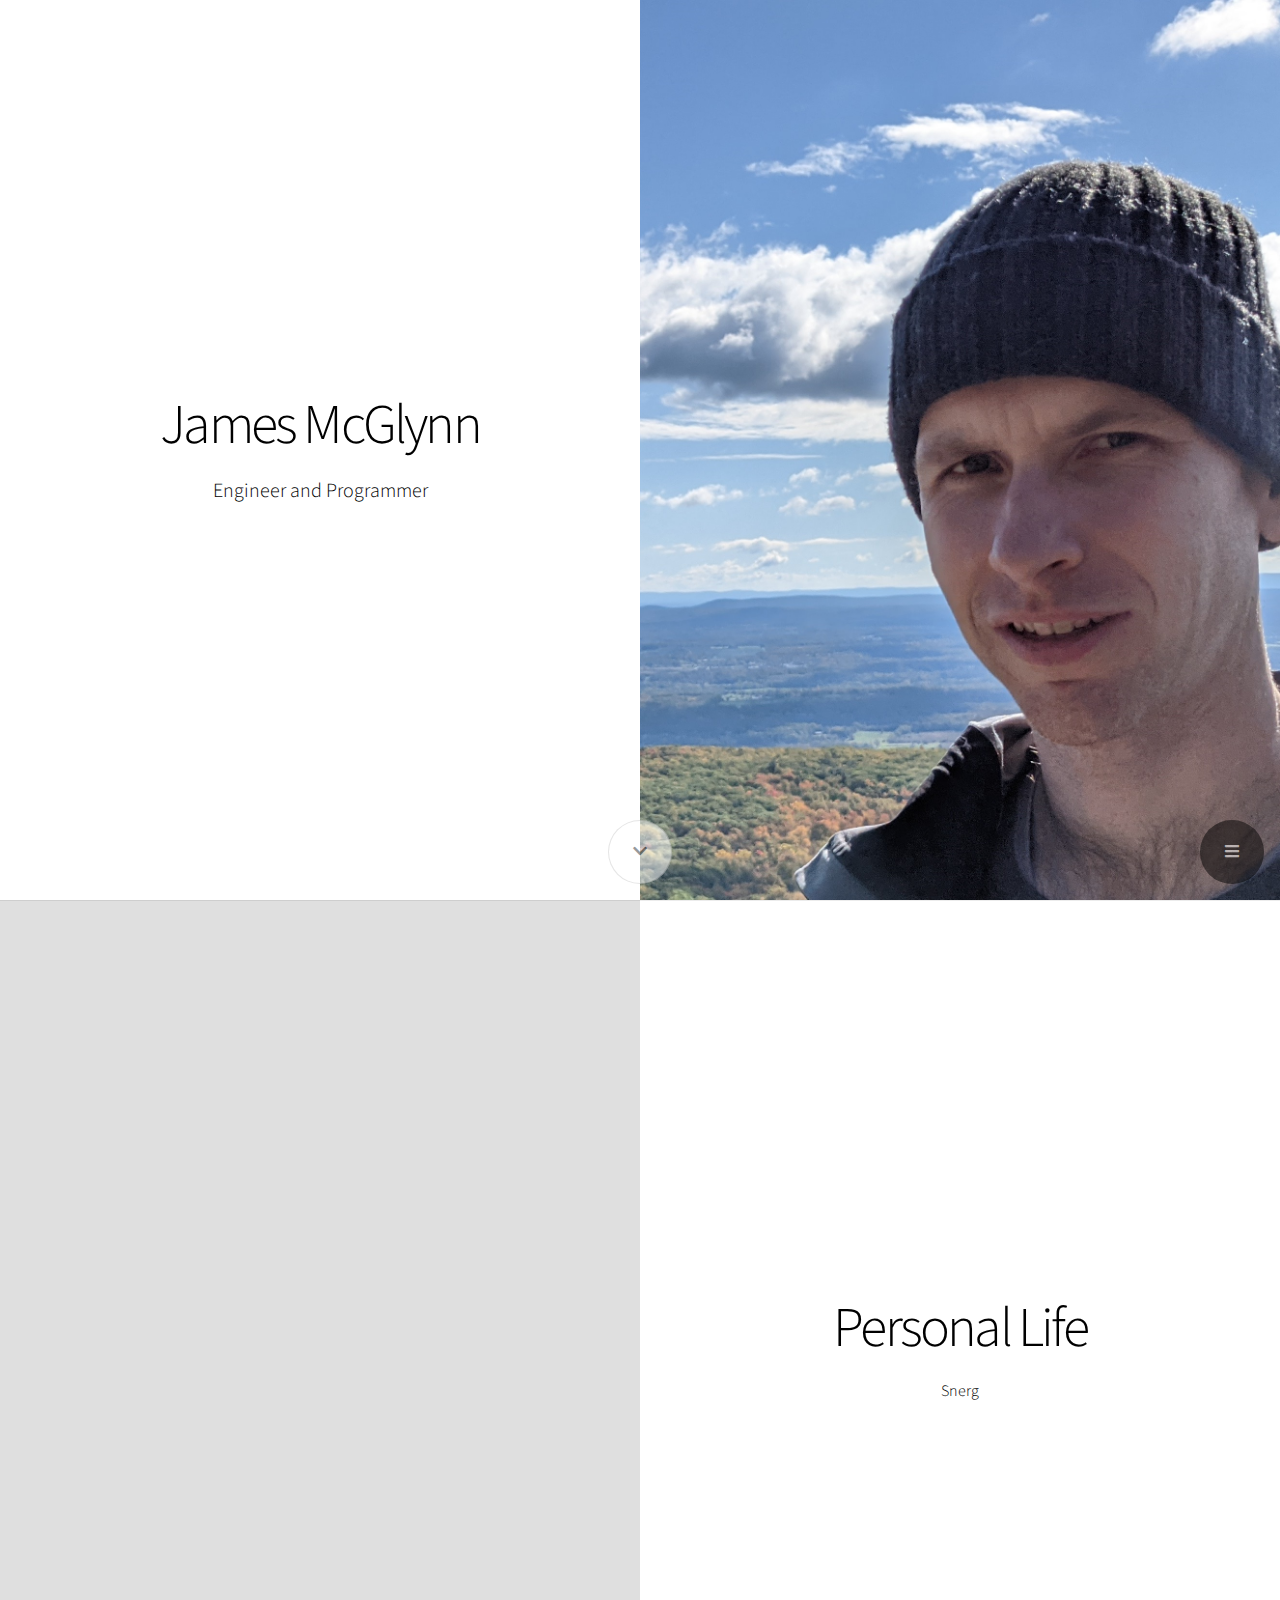
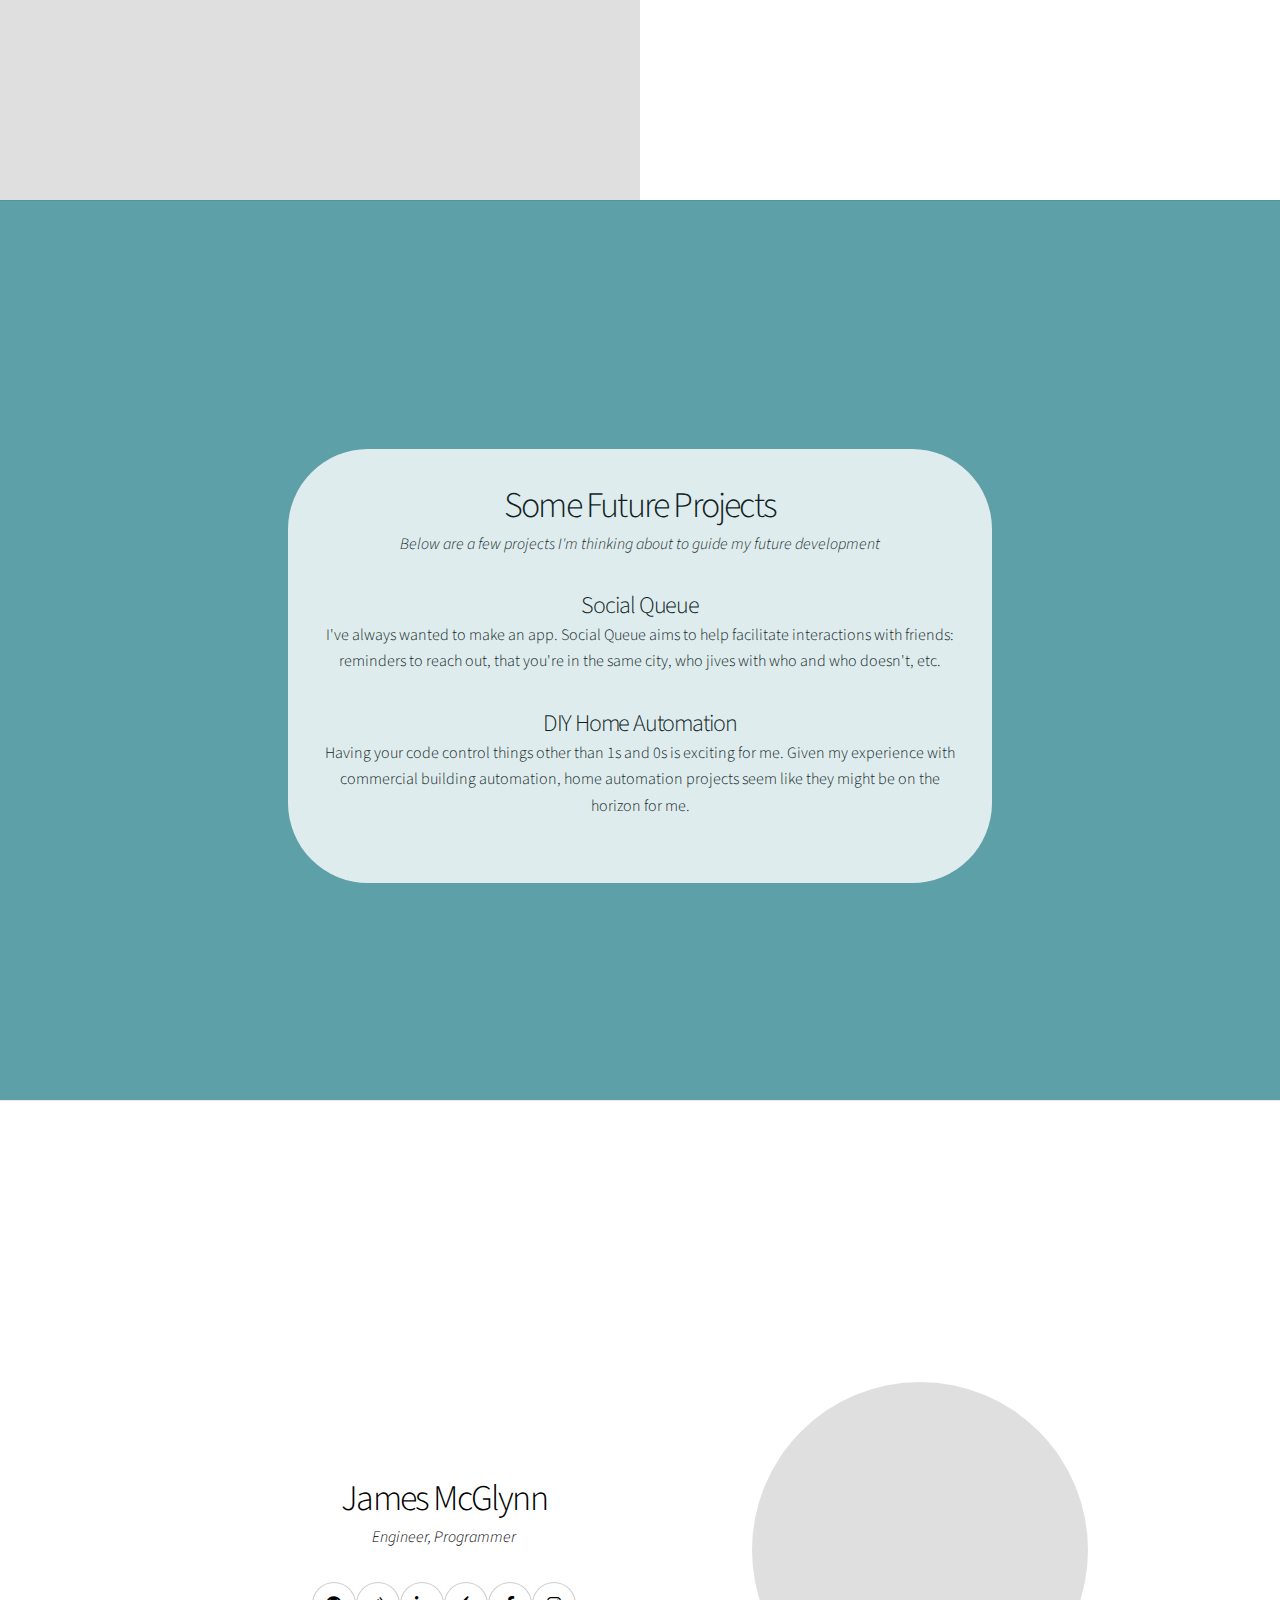
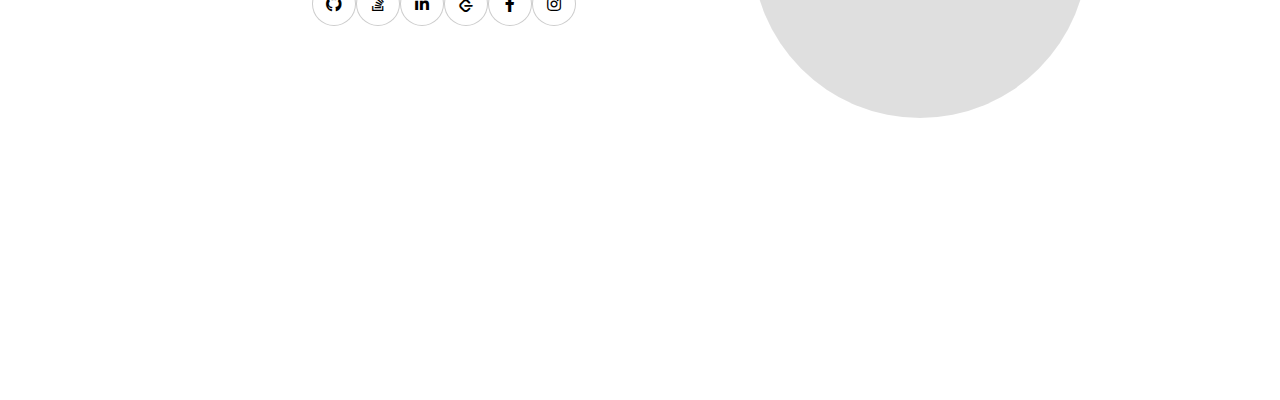
==== commit 1dd59ea4: "foiled again!" ====
--- a/about-me.html
+++ b/about-me.html
@@ -59,7 +59,7 @@
 				<div class="image">
 					<img src="images/mosaicmaker/headers/huangbo.png" alt="" />
 				</div>
-				<a href="#future" class="goto-next goto-next-style1 smooth-scroll"><i class="fas fa-chevron-down"></i></a>
+				<!-- <a href="#future" class="goto-next goto-next-style1 smooth-scroll"><i class="fas fa-chevron-down"></i></a> -->
 			</section>
 
 			<!-- Future -->
--- a/assets/css/custom.css
+++ b/assets/css/custom.css
@@ -277,4 +277,115 @@
 
 	footer{
 		height: 100vh;
-	}+	}
+
+	.spotlight-fullscreen{
+		min-height: 100vh;
+	}
+
+
+/*Header Bar*/
+/*	.header-bar .content{
+		height: 8em;
+		position: fixed !important;
+		top: 0;
+		z-index: 5;
+		background: white;	
+		width: 100vw !important;
+		overflow: hidden;
+		font-size: 12;
+	}
+
+	.header-bar .image{
+		position: fixed;
+		visibility: hidden;
+
+	}*/
+
+/*.travelling-github{
+    transition-property: width, height, bottom, right, opacity, top, left, position;
+    transition-duration: 2s;
+    z-index: 5 !important;
+
+	left: 218.796875px;
+	top: 69.9375px;
+}
+
+.travelling-github.side-bar{
+    transition-property: width, height, bottom, right, opacity, top, left, position;
+    transition-duration: 2s;
+	position: fixed;
+	z-index: 5;
+	top: 80em;
+	left: 85em;
+}
+
+.travelling-github_{
+    transition-property: width, height, bottom, right, opacity, top, left !important;
+    transition-duration: 2s !important;
+    z-index: 5 !important;
+
+	position: absolute;
+	left: 218.796875px;
+	top: 269.9375px;
+}
+
+.travelling-github_.side-bar{
+    transition-property: width, height, bottom, right, opacity, top, left !important;
+    transition-duration: 2s !important;
+    z-index: 5;
+	position: fixed !important;
+	top: 80em;
+	left: 85em;
+}*/
+
+/*.travelling-git-hub-container{
+	transition-property: width, height, bottom, right, opacity, top, left;
+	transition-duration: 2s;
+	position: fixed;
+	left: 218.796875px;
+	z-index: 5;
+	top: 0px;
+	height: 310px;
+	width: 9em;
+}
+
+.travelling-git-hub-container.side-bar{
+    transition-property: width, height, bottom, right, opacity, top, left, position;
+	top: 30em;
+	left:51em;	
+}
+
+.travelling-github{
+	transition-property: width, height, bottom, right, opacity, top, left;
+	transition-duration: 1s;
+	position: absolute;
+	bottom: 0px;
+	right: 0px;
+}*/
+
+/*	.header-bar .content a.travel1{
+		position: fixed;
+		z-index: 5;
+		right: 1em;
+		bottom: 7em;
+		width: 4em;
+		height: 4em;
+	}*/
+
+
+
+/*	.header-bar .content a:nth-child(1){
+		bottom: 7em;
+	}
+
+	.header-bar .content a:nth-child(2){
+		bottom: 16em;*/
+
+#welcome{
+	overflow: hidden;
+}
+
+.absolute{
+	position: absolute;
+}--- a/assets/css/floating-nav.css
+++ b/assets/css/floating-nav.css
@@ -20,7 +20,7 @@
 	.floating-nav-bg.is-visible{
 		opacity: .4;
 		width: 12em;
-		height: 15em;
+		height: 17em;
 		bottom: 1em;
 		right: 1em;
 	}
@@ -72,7 +72,7 @@
 	.floating-nav-icons-container.is-visible{
 		opacity: 1;
 		width: 4em;
-		height: 15em;
+		height: 17em;
 		bottom: 1em;
 		right: 1em;
 	}
@@ -124,4 +124,77 @@
 	.floating-nav-icons-container a{
 		text-decoration: none;
 		color: white;
-	}
+		display: block;
+		width: 100%;
+	}
+
+
+		.floating-nav-icons-container li:hover a i{
+			transform: scale(1.25);
+			transition-property: transform;
+			transition-duration: 0.25s;
+		}
+
+		.floating-nav-icons-container li:hover a span{
+			/*transform: scale(1.25);*/
+			/*transition-property: transform;*/
+			/*transition-duration: 0.25s;*/
+			font-weight: 900 !important;
+		}
+
+
+/*##########################################*/
+
+/*background element*/
+.floating-gh-bg{
+	display: block;
+	z-index: 3;
+	border-radius: 2em;
+	box-shadow: inset 0 0 0 1px rgb(0 0 0 / 20%);
+	position: fixed;
+    background: black;
+
+    /*transition properties*/
+    opacity: 0;
+	width: 0em;
+	height: 0em;
+    bottom: 3em;
+    right: 3em;
+    transition-property: width, height, bottom, right, opacity;
+    transition-duration: 1s;
+}
+	.floating-gh-bg.is-visible{
+		opacity: .4;
+		width: 12em;
+		height: 15em;
+		bottom: 1em;
+		right: 1em;
+	}
+
+
+/*trigger element*/
+/*	.floating-gh-trigger a{
+		text-decoration: none;
+		text-align: center !important;
+		border: 0;
+	    display: block;
+	    overflow: hidden;
+	    white-space: nowrap;
+	    z-index: 5;
+	    opacity: .5;
+	    line-height: 4em;
+	    width: 4em;
+	    height: 4em;
+	    border-radius: 4em;
+	    box-shadow: inset 0 0 0 1px rgb(0 0 0 / 20%);
+	    position: fixed;
+	    bottom: 6em;
+	    right: 1em;
+	}
+
+	.floating-gh-trigger-style{
+		background: black;
+		color: white;
+	}
+*/
+
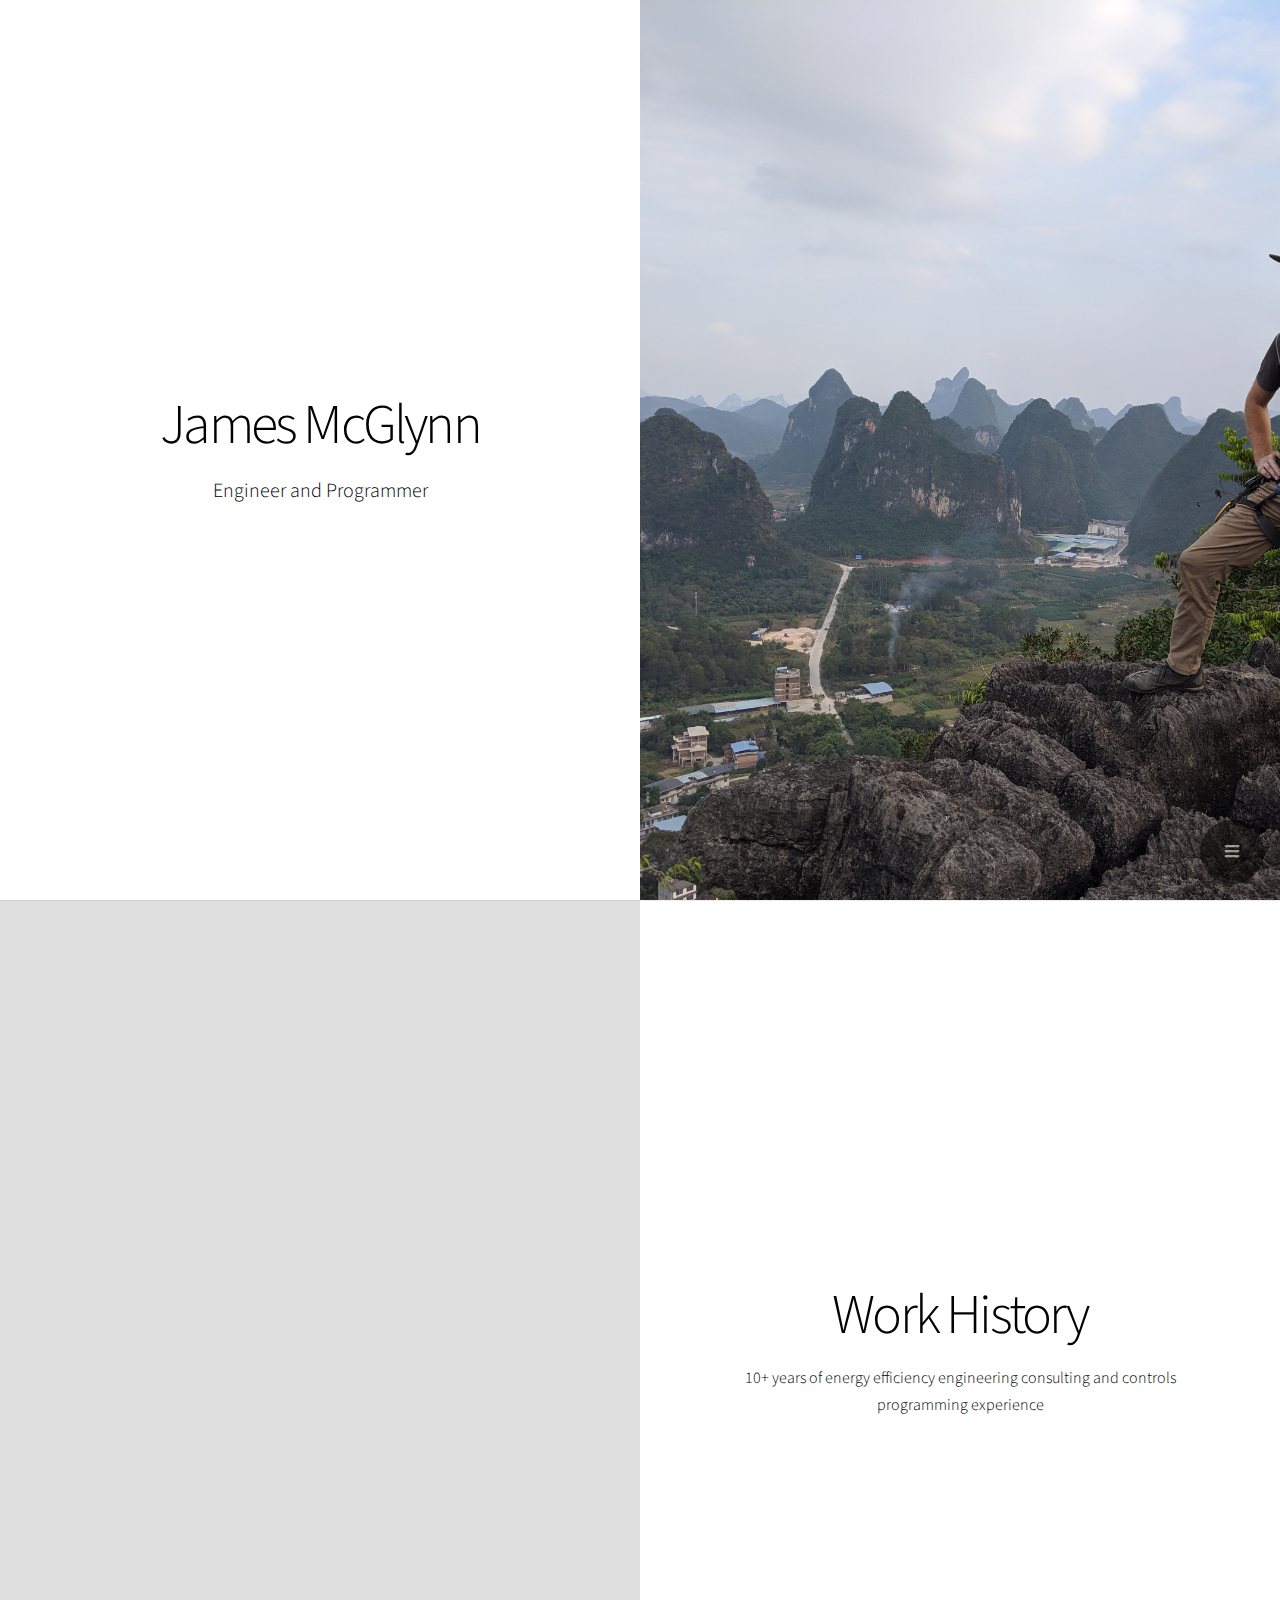
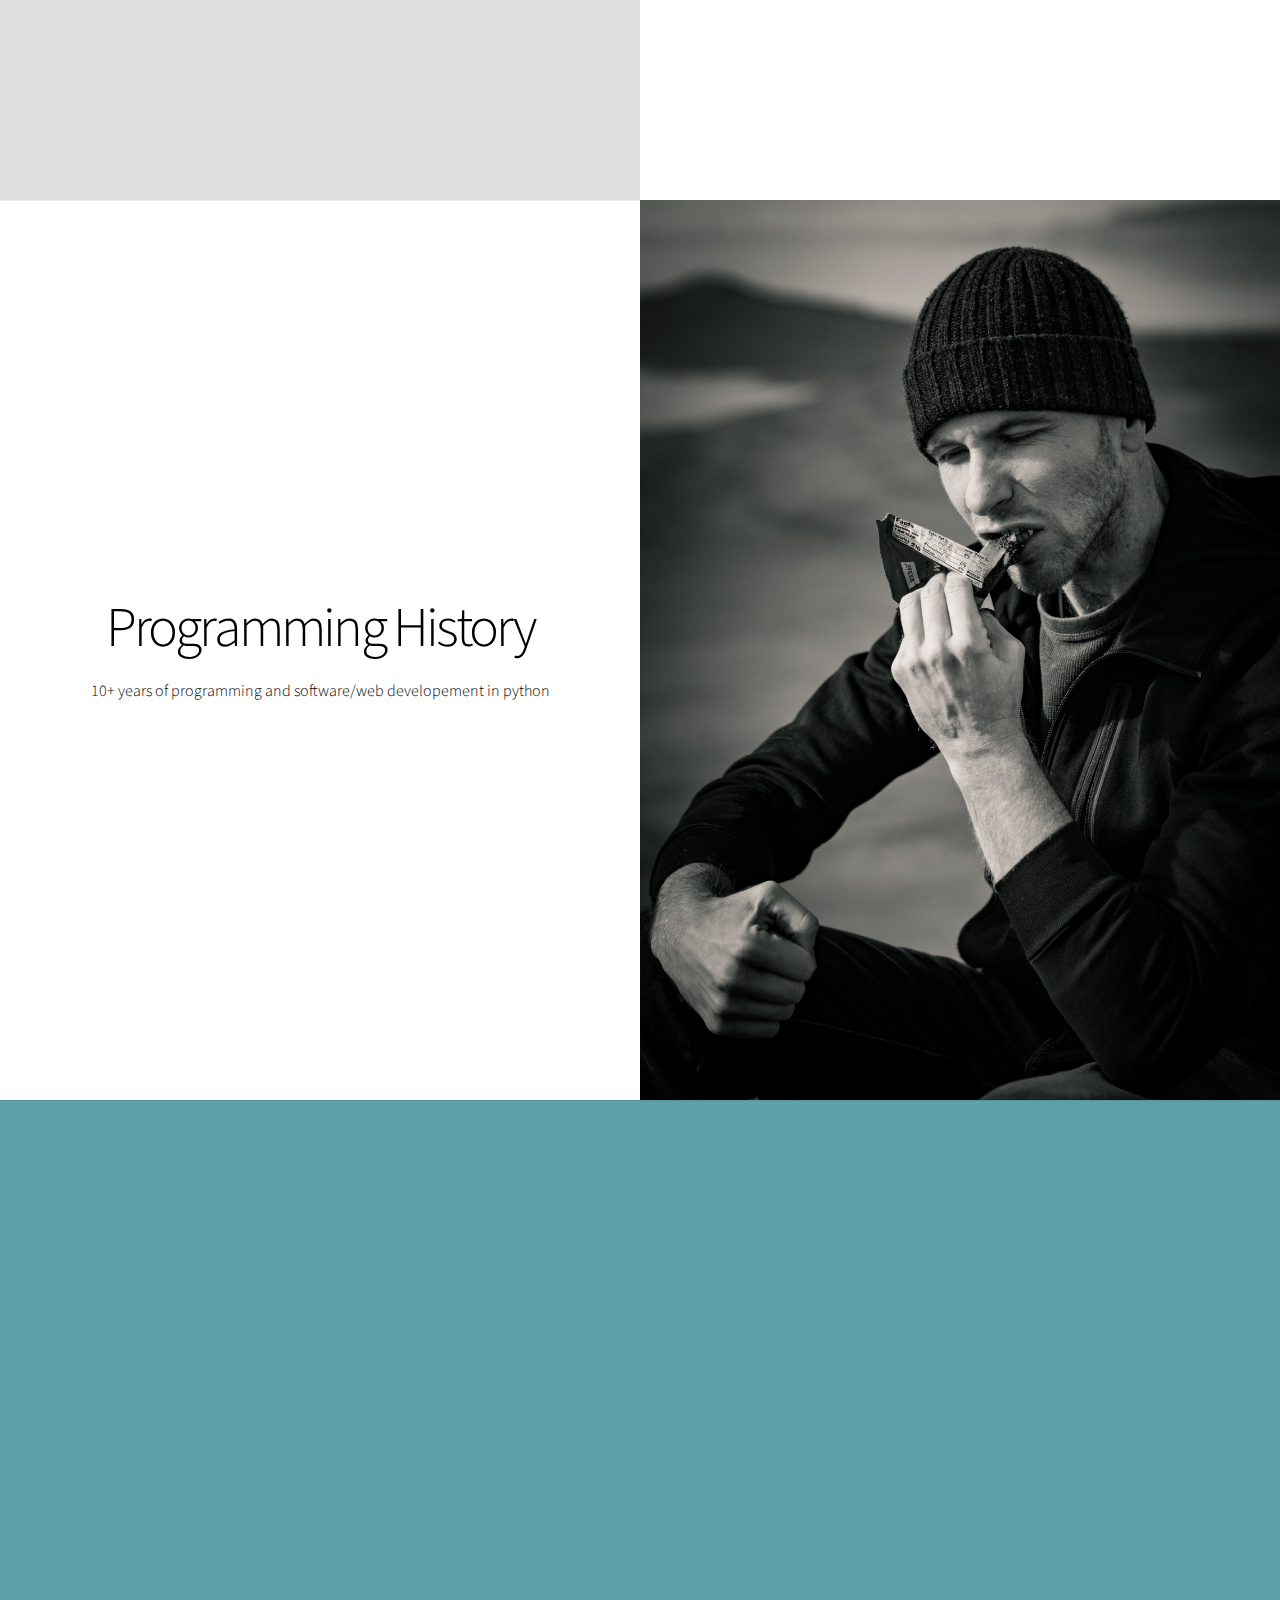
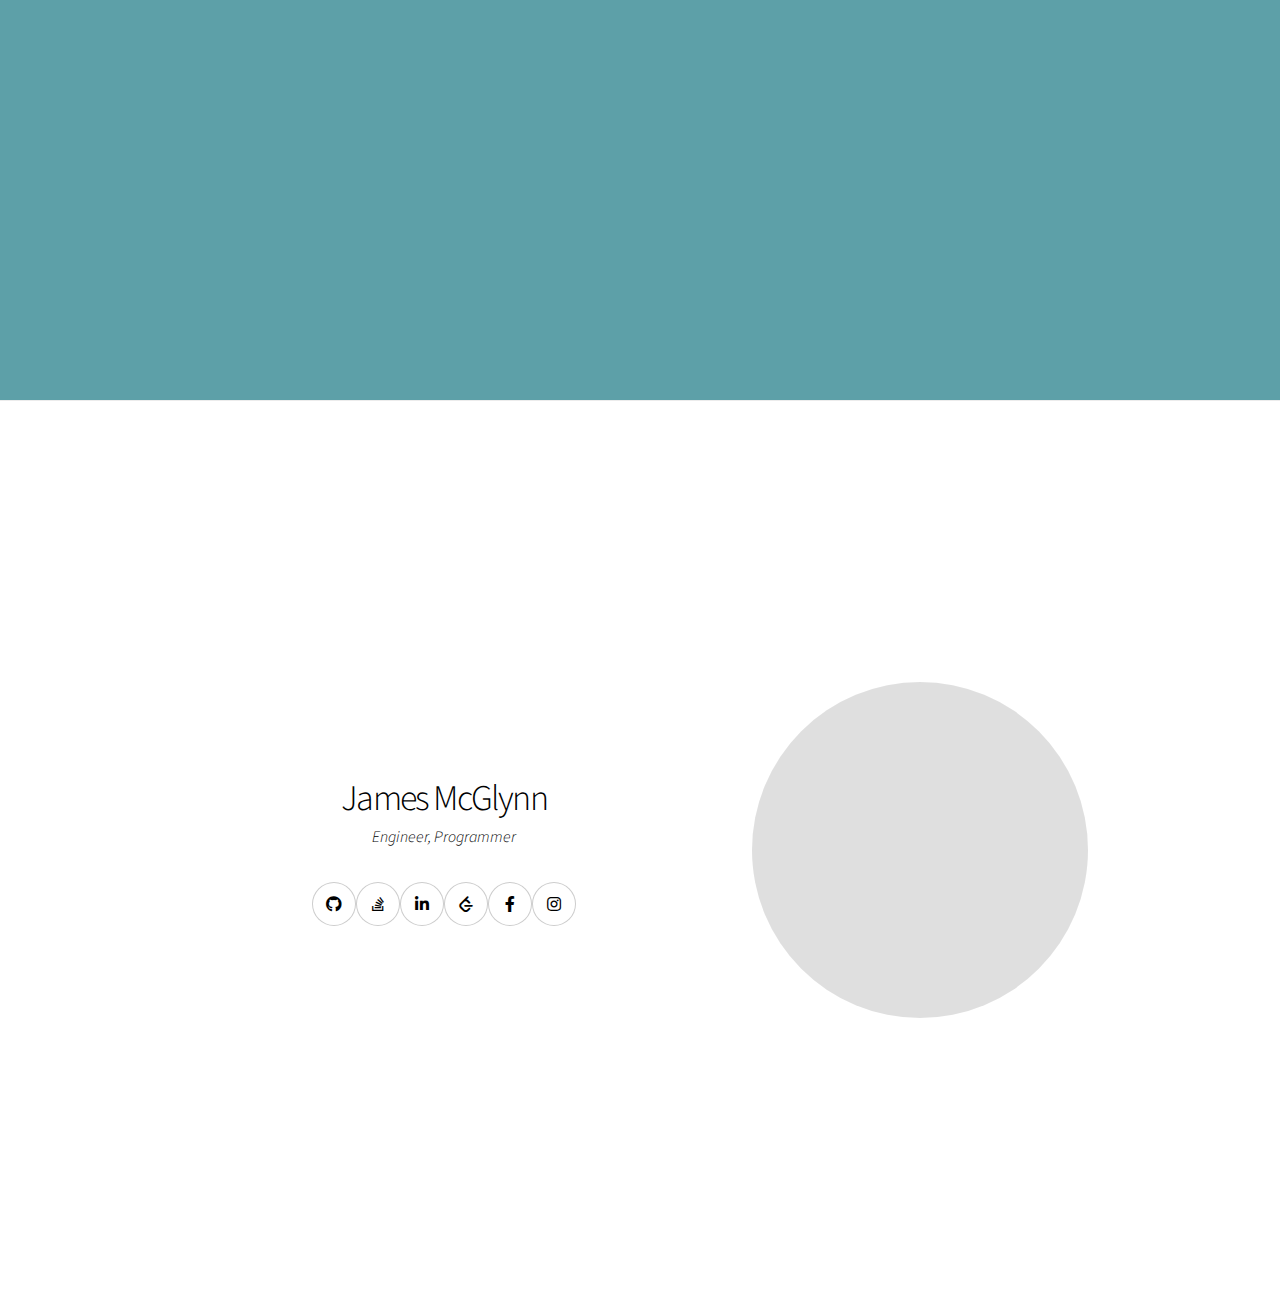
==== commit b07d716b: "started adding bats" ====
--- a/about-me.html
+++ b/about-me.html
@@ -25,9 +25,8 @@
 				<ul>
 					<li><a class="nav smooth-scroll" href="#welcome"><span>Top</span><i class="nav fas fa-chevron-up"></i></a></li>
 					<li><a class="nav" href="index.html"><span>Home</span><i class="nav fas fa-home"></i></a></li>
-					<li><a class="nav" href="about-me.html"><span>About Me</span><i class="nav fas fa-portrait"></i></a></li>
-					<li><a class="nav" href="mosaic-maker.html"><span>Another Project</span><i class="nav fas fa-chevron-right"></i></a></li>
-					<li><a class="nav smooth-scroll" href="#footer"><span>Bottom</span><i class="nav fas fa-chevron-down"></i></a></li>
+					<li><a class="nav active" href="about-me.html"><span>About Me</span><i class="nav fas fa-portrait"></i></a></li>
+					<!-- <li><a class="nav smooth-scroll" href="#footer"><span>Bottom</span><i class="nav fas fa-chevron-down"></i></a></li> -->
 				</ul>
 			</div>
 			<div class = "floating-nav-trigger"><a class="floating-nav-trigger-style"><i class="fas fa-bars"></i></a></div>
@@ -45,26 +44,37 @@
 					<p class="major">Engineer and Programmer</p>
 				</div>
 				<div class="image">
-					<img src="images/about-me/portrait.jpg" alt="" />
+					<img src="images/about-me/aboutme6.jpg" alt="" />
 				</div>
-				<a href="#personal" class="goto-next goto-next-style1 smooth-scroll"><i class="fas fa-chevron-down"></i></a>
+				<!-- <a href="#personal" class="goto-next goto-next-style1 smooth-scroll"><i class="fas fa-chevron-down"></i></a> -->
 			</section>
 
 
 			<section class="banner style1 orient-right content-align-center image-position-center fullscreen onscroll-image-fade-in" id="personal">
 				<div class="content">
-					<h1>Personal Life</h1>
-					<p>Snerg</p>
+					<h1>Work History</h1>
+					<p>10+ years of energy efficiency engineering consulting and controls programming experience</p>
 				</div>
 				<div class="image">
-					<img src="images/mosaicmaker/headers/huangbo.png" alt="" />
+					<img src="images/about-me/aboutme4.jpg" alt="" />
 				</div>
 				<!-- <a href="#future" class="goto-next goto-next-style1 smooth-scroll"><i class="fas fa-chevron-down"></i></a> -->
 			</section>
 
+			<section class="banner style1 orient-left content-align-center image-position-left fullscreen onload-image-fade-in onload-content-fade-right" id="welcome">
+				<div class="content">
+					<h1>Programming History</h1>
+					<p>10+ years of programming and software/web developement in python</p>
+				</div>
+				<div class="image">
+					<img src="images/about-me/aboutme5.jpg" alt="" />
+				</div>
+				<!-- <a href="#personal" class="goto-next goto-next-style1 smooth-scroll"><i class="fas fa-chevron-down"></i></a> -->
+			</section>
+
 			<!-- Future -->
 			<section class="banner banner-custom-padding style5 orient-left content-align-center image-position-center fullscreen onscroll-image-fade-in color6" id="future">
-			  	<div class="content-container-custom">
+<!-- 			  	<div class="content-container-custom">
 					<div class="content">
 						<h2 class="header-custom">Some Future Projects</h2>
 						<p><i>Below are a few projects I'm thinking about to guide my future development</i></p>
@@ -76,7 +86,7 @@
 						<p>Having your code control things other than 1s and 0s is exciting for me. Given my experience with commercial building automation, home automation projects seem like they might be on the horizon for me.</p>							
 
 					</div>
-			  	</div>
+			  	</div> -->
 				<div class="image">
 					<img src="images/index/future-banner.jpg" alt="" />
 				</div>
--- a/assets/css/custom.css
+++ b/assets/css/custom.css
@@ -238,7 +238,7 @@
 
 
 /* Attempts to add a video without completely breaking the entire template */
-	.video-container video {
+/*	.video-container video {
 		width: 70%;
 	}
 	@media screen and (max-width: 1280px) {
@@ -255,7 +255,53 @@
 		.video-container video {
 			width: 100%;
 		}
-	}
+	}*/
+
+
+/* Attempts to add a video without completely breaking the entire template */
+/*	.video-container embed {
+		width: 70%;
+
+	}
+	@media screen and (max-width: 1280px) {
+		.video-container embed {
+			width: 80%;
+
+		}
+	}
+	@media screen and (max-width: 980px) {
+		.video-container embed {
+			width: 90%;
+
+		}
+	}
+	@media screen and (max-width: 480px) {
+		.video-container embed {
+			width: 100%;
+
+		}
+	}*/
+
+
+
+.video-container {
+    position: relative;
+    padding-bottom: 56.25%;
+    padding-top: 35px;
+    height: 0;
+    overflow: hidden;
+}
+
+
+.video-container iframe {
+    position: absolute;
+    top:0;
+    left: 0;
+    width: 100%;
+    height: 100%;
+}
+
+
 
 
 /* Misc */
--- a/assets/css/floating-nav.css
+++ b/assets/css/floating-nav.css
@@ -140,6 +140,10 @@
 			/*transition-property: transform;*/
 			/*transition-duration: 0.25s;*/
 			font-weight: 900 !important;
+		}
+
+		.floating-nav-icons-container a.active{
+			color: aquamarine;
 		}
 
 
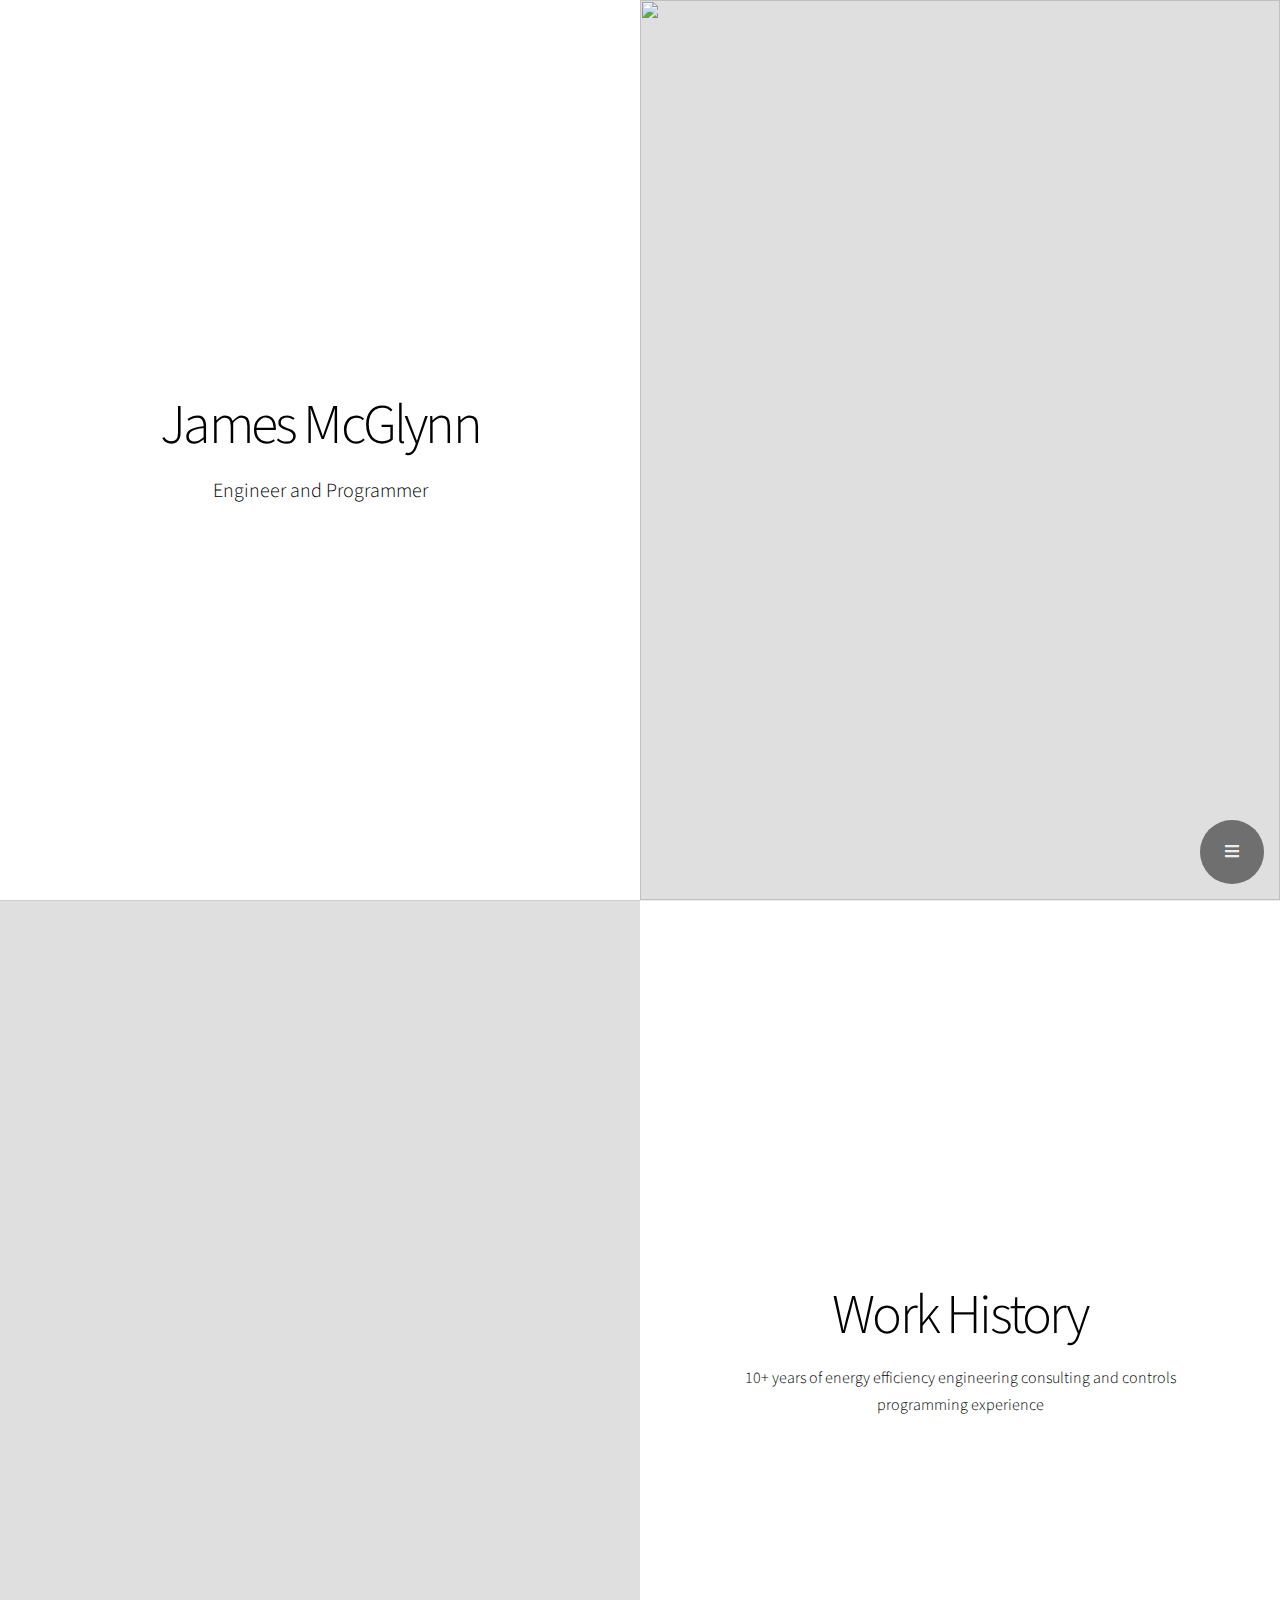
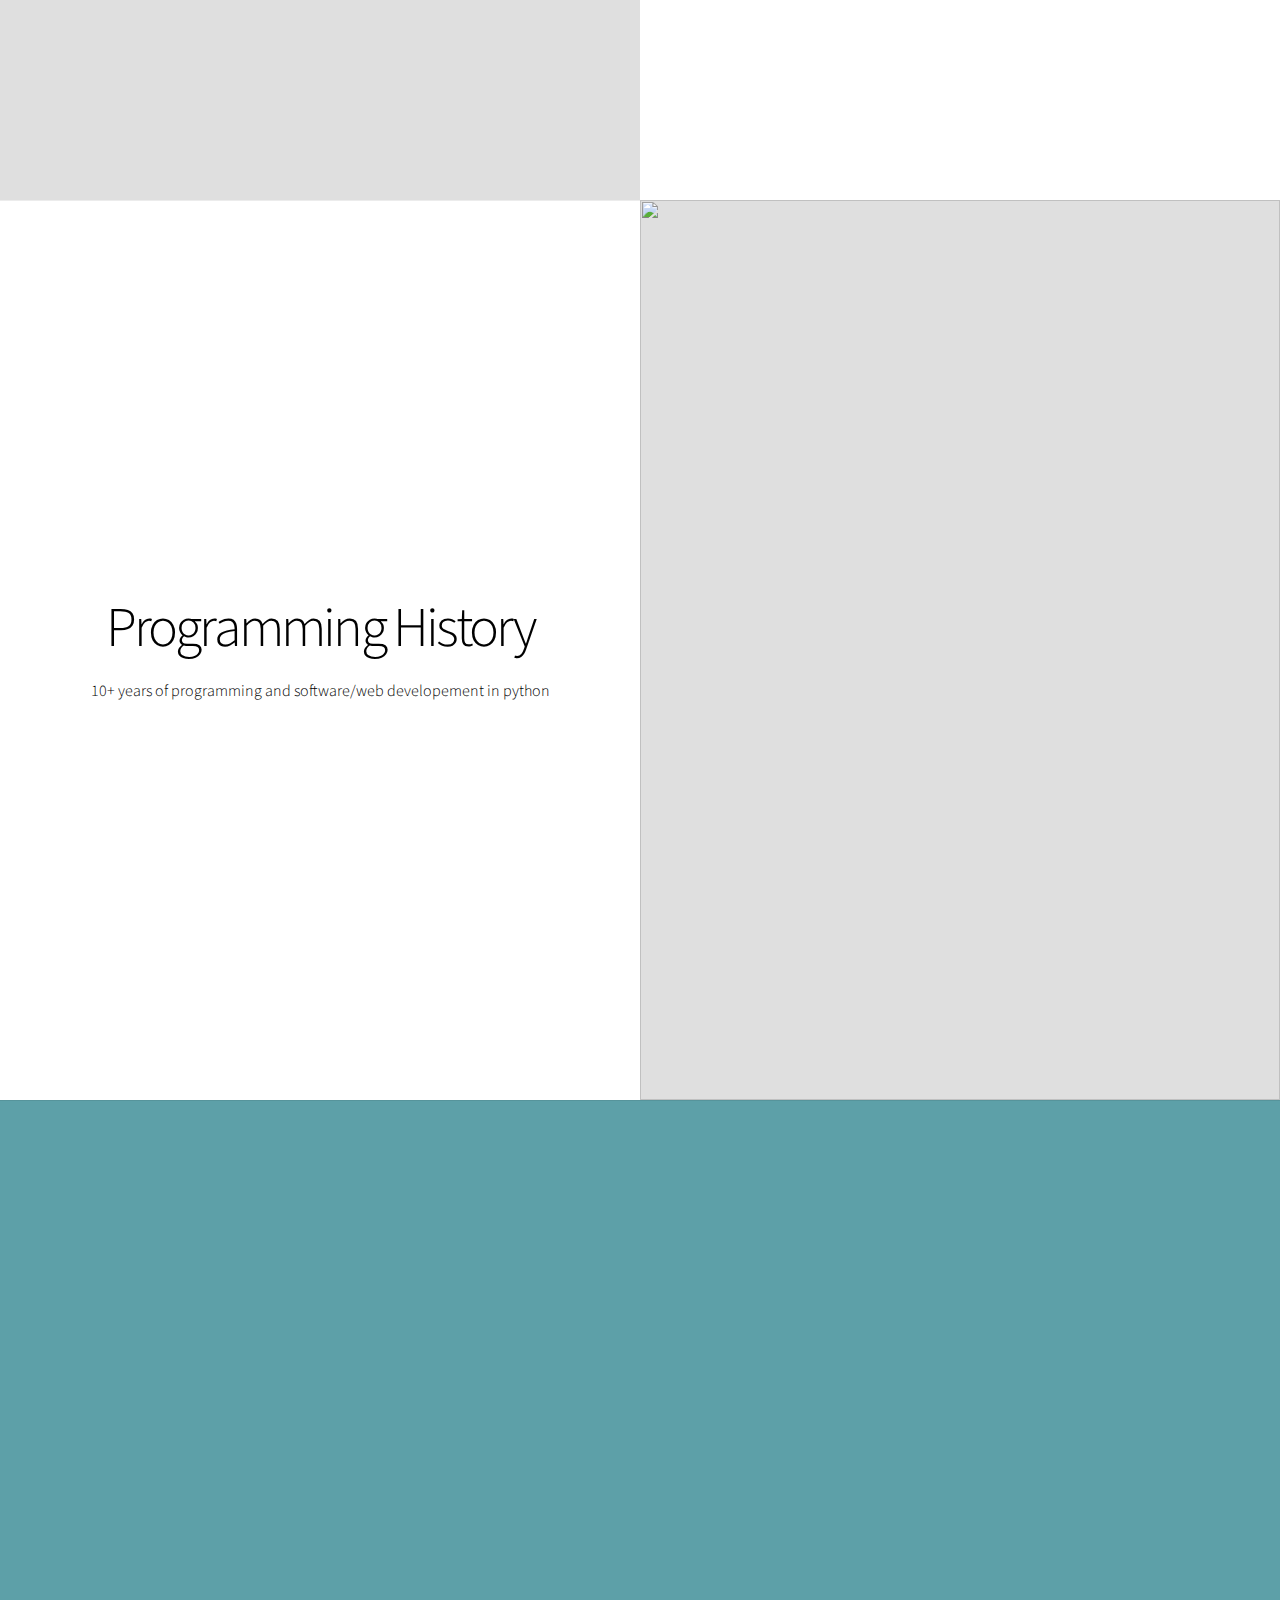
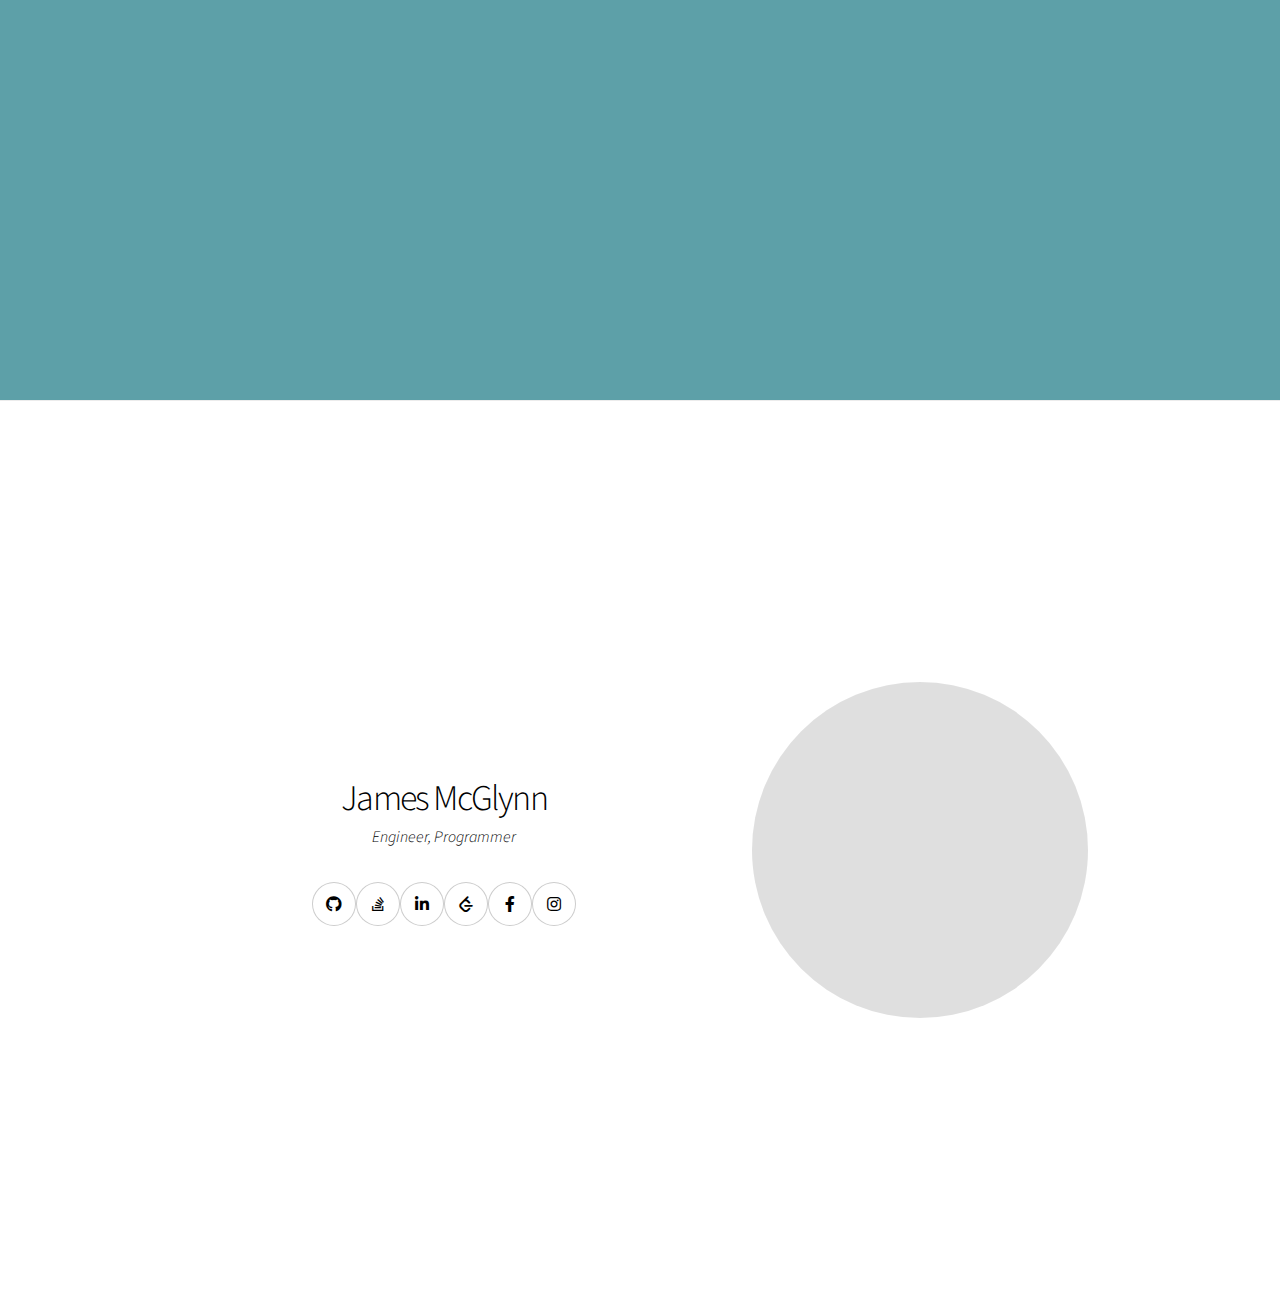
==== commit e989f61c: "updated video hosting" ====
--- a/about-me.html
+++ b/about-me.html
@@ -26,7 +26,9 @@
 					<li><a class="nav smooth-scroll" href="#welcome"><span>Top</span><i class="nav fas fa-chevron-up"></i></a></li>
 					<li><a class="nav" href="index.html"><span>Home</span><i class="nav fas fa-home"></i></a></li>
 					<li><a class="nav active" href="about-me.html"><span>About Me</span><i class="nav fas fa-portrait"></i></a></li>
-					<!-- <li><a class="nav smooth-scroll" href="#footer"><span>Bottom</span><i class="nav fas fa-chevron-down"></i></a></li> -->
+					<li><a class="nav disabled" href="#"><span>Github Repo</span><i class="nav fas cib cib-github"></i></a></li>
+					<li><a class="nav disabled" href="#"><span>Website</span><i class="nav fas fa-globe"></i></a></li>
+					<li><a class="nav disabled" href="#"><span>Next Project</span><i class="nav fas fa-chevron-right"></i></a></li>	
 				</ul>
 			</div>
 			<div class = "floating-nav-trigger"><a class="floating-nav-trigger-style"><i class="fas fa-bars"></i></a></div>
@@ -44,11 +46,9 @@
 					<p class="major">Engineer and Programmer</p>
 				</div>
 				<div class="image">
-					<img src="images/about-me/aboutme6.jpg" alt="" />
+					<img src="https://i.imgur.com/b8lxDJN.jpg" alt="" />
 				</div>
-				<!-- <a href="#personal" class="goto-next goto-next-style1 smooth-scroll"><i class="fas fa-chevron-down"></i></a> -->
 			</section>
-
 
 			<section class="banner style1 orient-right content-align-center image-position-center fullscreen onscroll-image-fade-in" id="personal">
 				<div class="content">
@@ -56,25 +56,23 @@
 					<p>10+ years of energy efficiency engineering consulting and controls programming experience</p>
 				</div>
 				<div class="image">
-					<img src="images/about-me/aboutme4.jpg" alt="" />
+					<img src="https://i.imgur.com/WG2uV5d.jpg" alt="" />
 				</div>
-				<!-- <a href="#future" class="goto-next goto-next-style1 smooth-scroll"><i class="fas fa-chevron-down"></i></a> -->
 			</section>
 
-			<section class="banner style1 orient-left content-align-center image-position-left fullscreen onload-image-fade-in onload-content-fade-right" id="welcome">
+			<section class="banner style1 orient-left content-align-center image-position-left fullscreen onload-image-fade-in onload-content-fade-right">
 				<div class="content">
 					<h1>Programming History</h1>
 					<p>10+ years of programming and software/web developement in python</p>
 				</div>
 				<div class="image">
-					<img src="images/about-me/aboutme5.jpg" alt="" />
+					<img src="https://i.imgur.com/Y1bztbQ.jpg" alt="" />
 				</div>
-				<!-- <a href="#personal" class="goto-next goto-next-style1 smooth-scroll"><i class="fas fa-chevron-down"></i></a> -->
 			</section>
 
 			<!-- Future -->
 			<section class="banner banner-custom-padding style5 orient-left content-align-center image-position-center fullscreen onscroll-image-fade-in color6" id="future">
-<!-- 			  	<div class="content-container-custom">
+			<!--<div class="content-container-custom">
 					<div class="content">
 						<h2 class="header-custom">Some Future Projects</h2>
 						<p><i>Below are a few projects I'm thinking about to guide my future development</i></p>
@@ -88,9 +86,8 @@
 					</div>
 			  	</div> -->
 				<div class="image">
-					<img src="images/index/future-banner.jpg" alt="" />
+					<img src="https://i.imgur.com/xW8GcQJ.jpg" alt="" />
 				</div>
-				<!-- <a href="#footer" class="goto-next goto-next-style1 smooth-scroll"><i class="fas fa-chevron-down"></i></a> -->
 			</section>
 
 			<!-- Footer -->
@@ -134,7 +131,7 @@
 					</ul>
 				</div>
 				<div class="image">
-					<img src="images/index/portrait.jpg" alt="" />
+					<img src="https://i.imgur.com/Pth5VeM.jpg" alt="" />
 				</div>
 			</section>
 
--- a/assets/css/custom.css
+++ b/assets/css/custom.css
@@ -237,6 +237,14 @@
 	}
 
 
+	.banner-style5-custom .content{
+		font-weight: 900;
+	}
+
+	.banner-style5-custom .image{
+		opacity: 0.3 !important;
+	}
+
 /* Attempts to add a video without completely breaking the entire template */
 /*	.video-container video {
 		width: 70%;
@@ -301,6 +309,15 @@
     height: 100%;
 }
 
+.video-container object {
+    position: absolute;
+    top:0;
+    left: 0;
+    width: 100%;
+    height: 100%;
+}
+
+
 
 
 
@@ -328,6 +345,7 @@
 	.spotlight-fullscreen{
 		min-height: 100vh;
 	}
+
 
 
 /*Header Bar*/
@@ -434,4 +452,5 @@
 
 .absolute{
 	position: absolute;
-}+}
+
--- a/assets/css/floating-nav.css
+++ b/assets/css/floating-nav.css
@@ -18,7 +18,7 @@
     transition-duration: 1s;
 }
 	.floating-nav-bg.is-visible{
-		opacity: .4;
+		opacity: .7;
 		width: 12em;
 		height: 17em;
 		bottom: 1em;
@@ -175,6 +175,11 @@
 		right: 1em;
 	}
 
+
+.nav.disabled{
+	/*color: gray;*/
+	opacity: 0.5;
+}
 
 /*trigger element*/
 /*	.floating-gh-trigger a{
